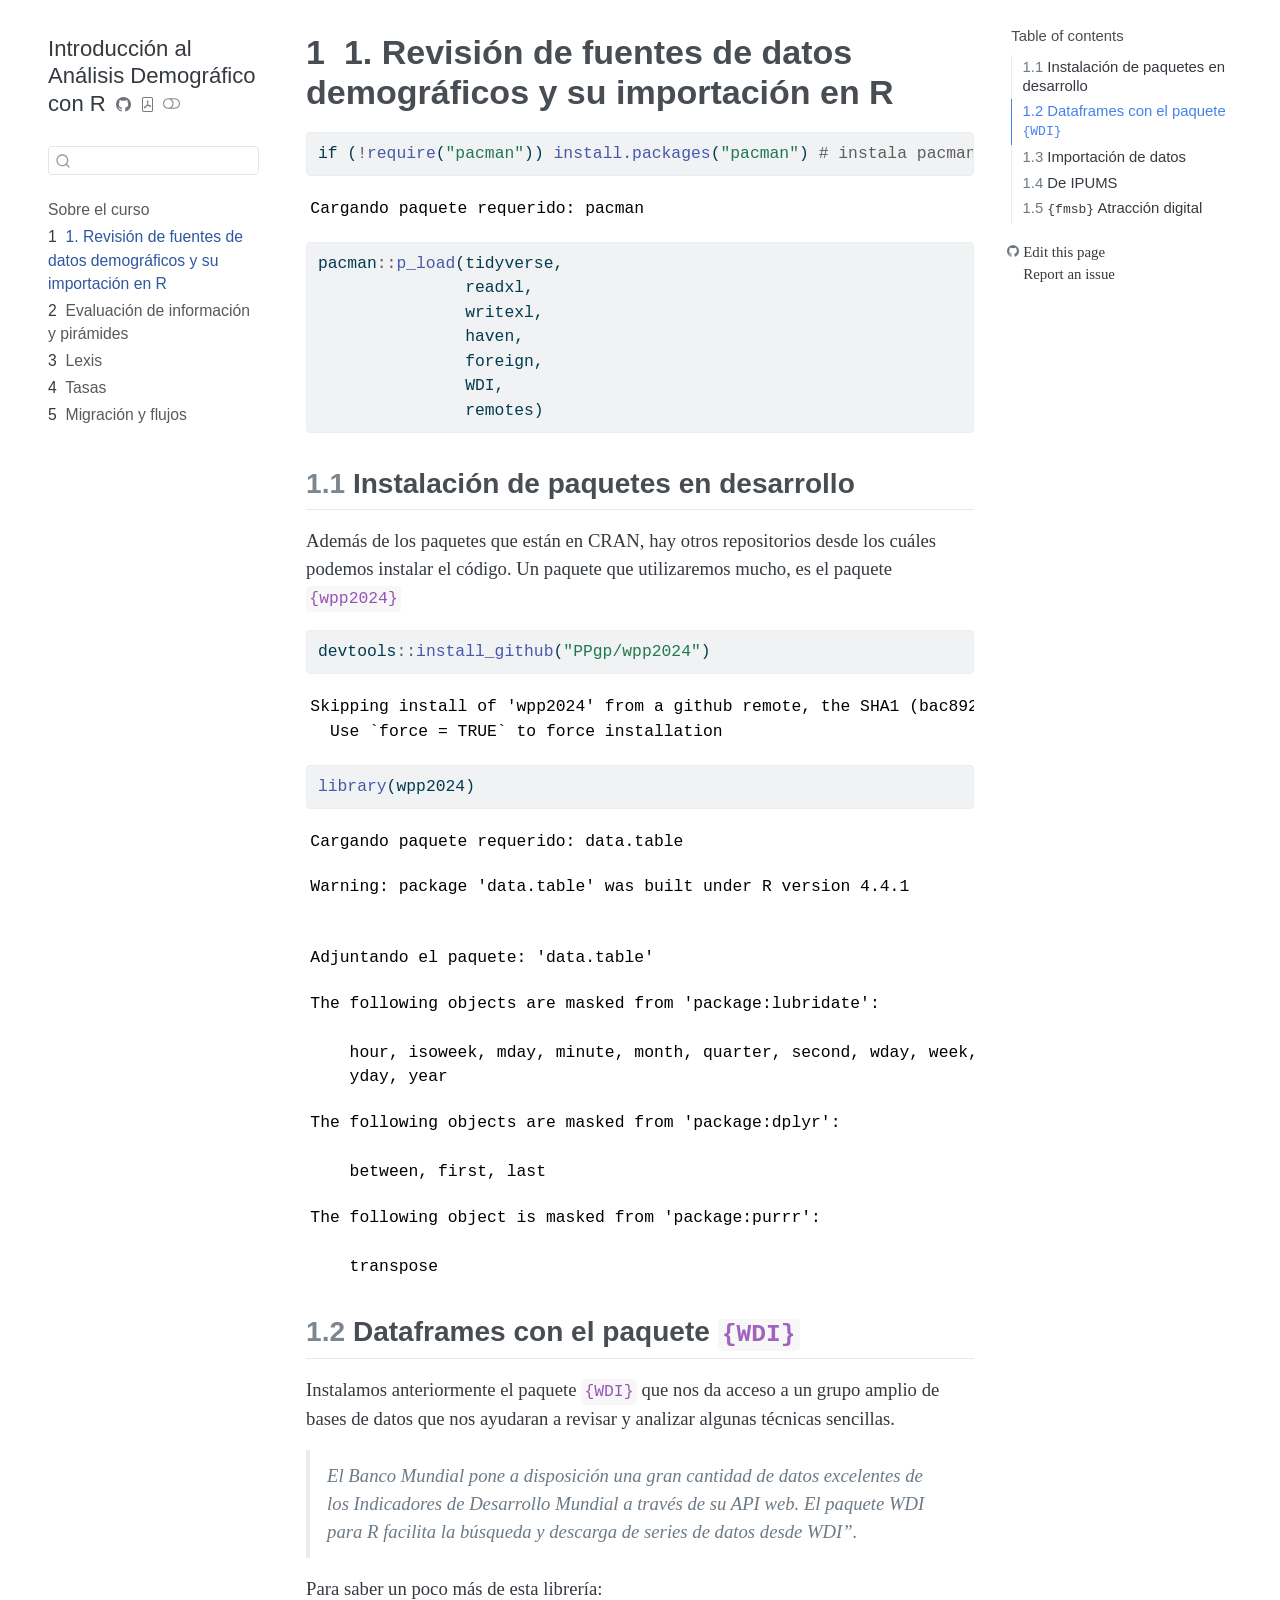
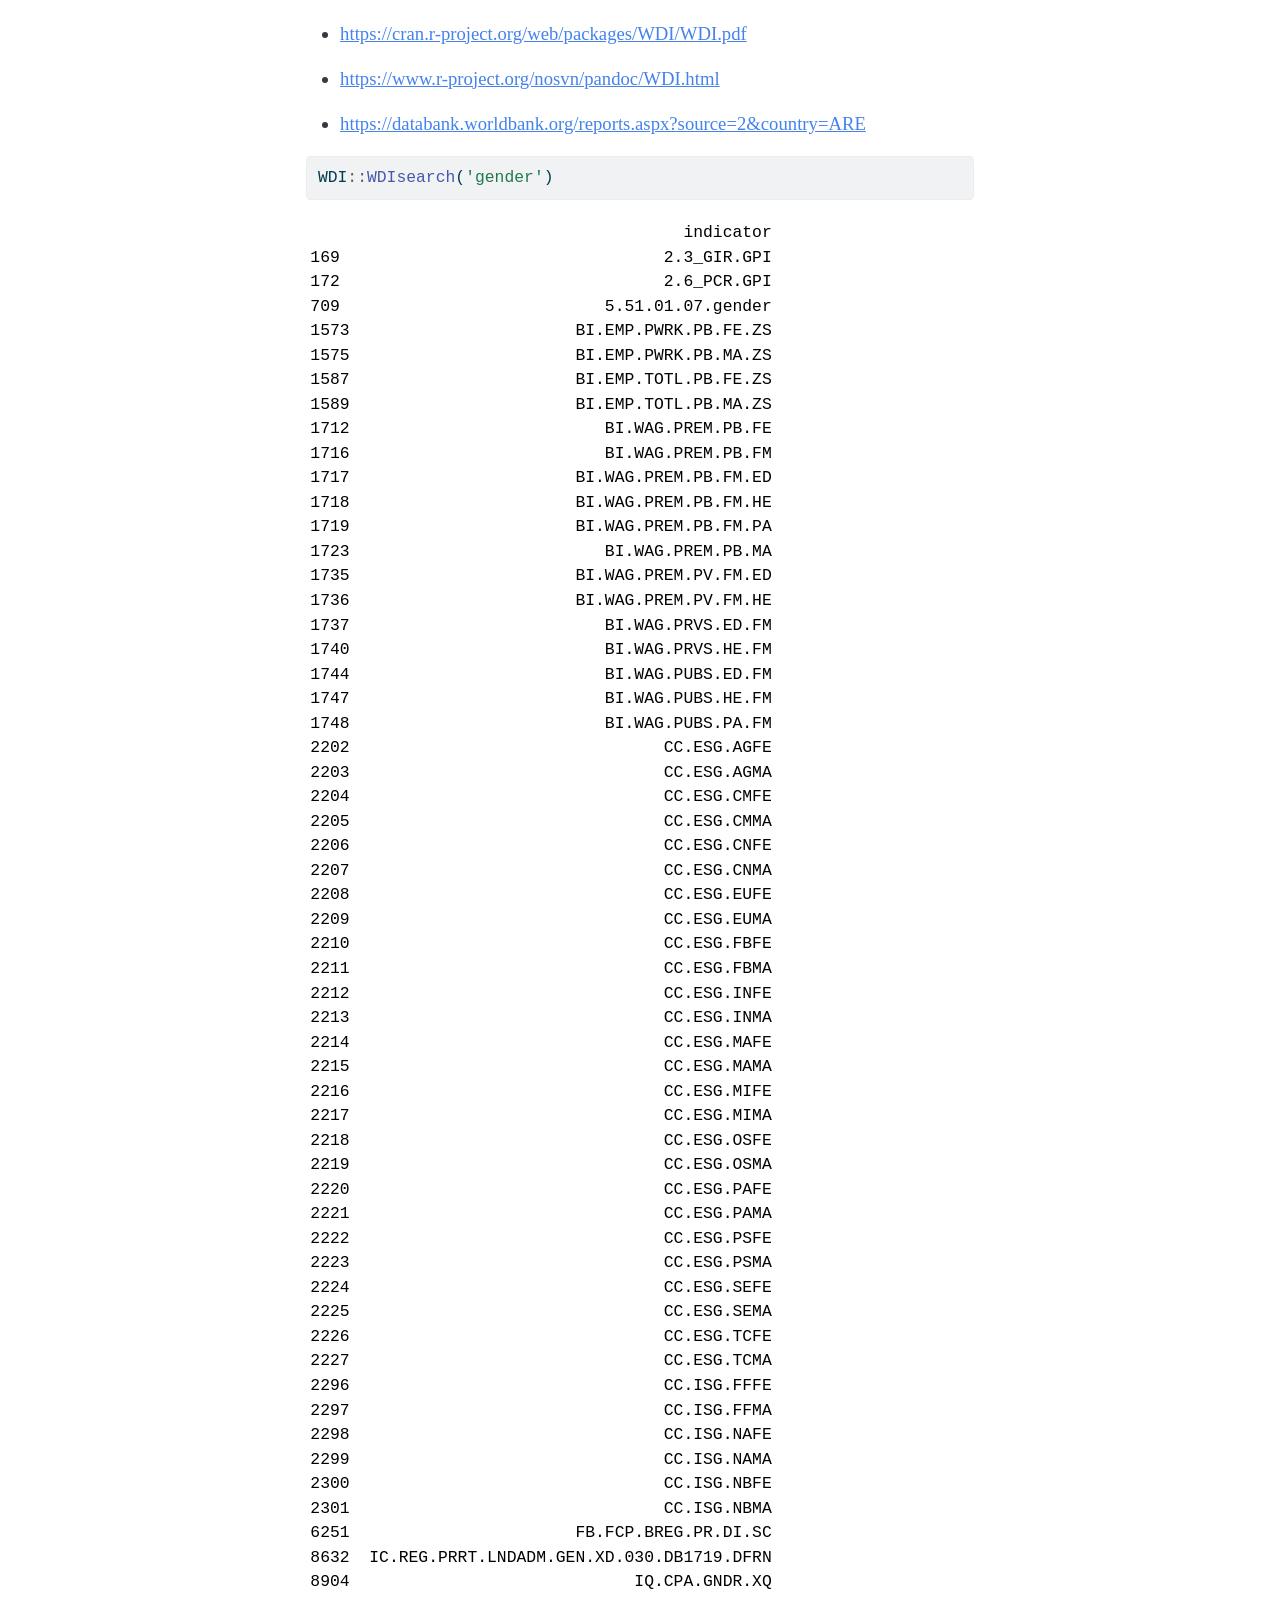
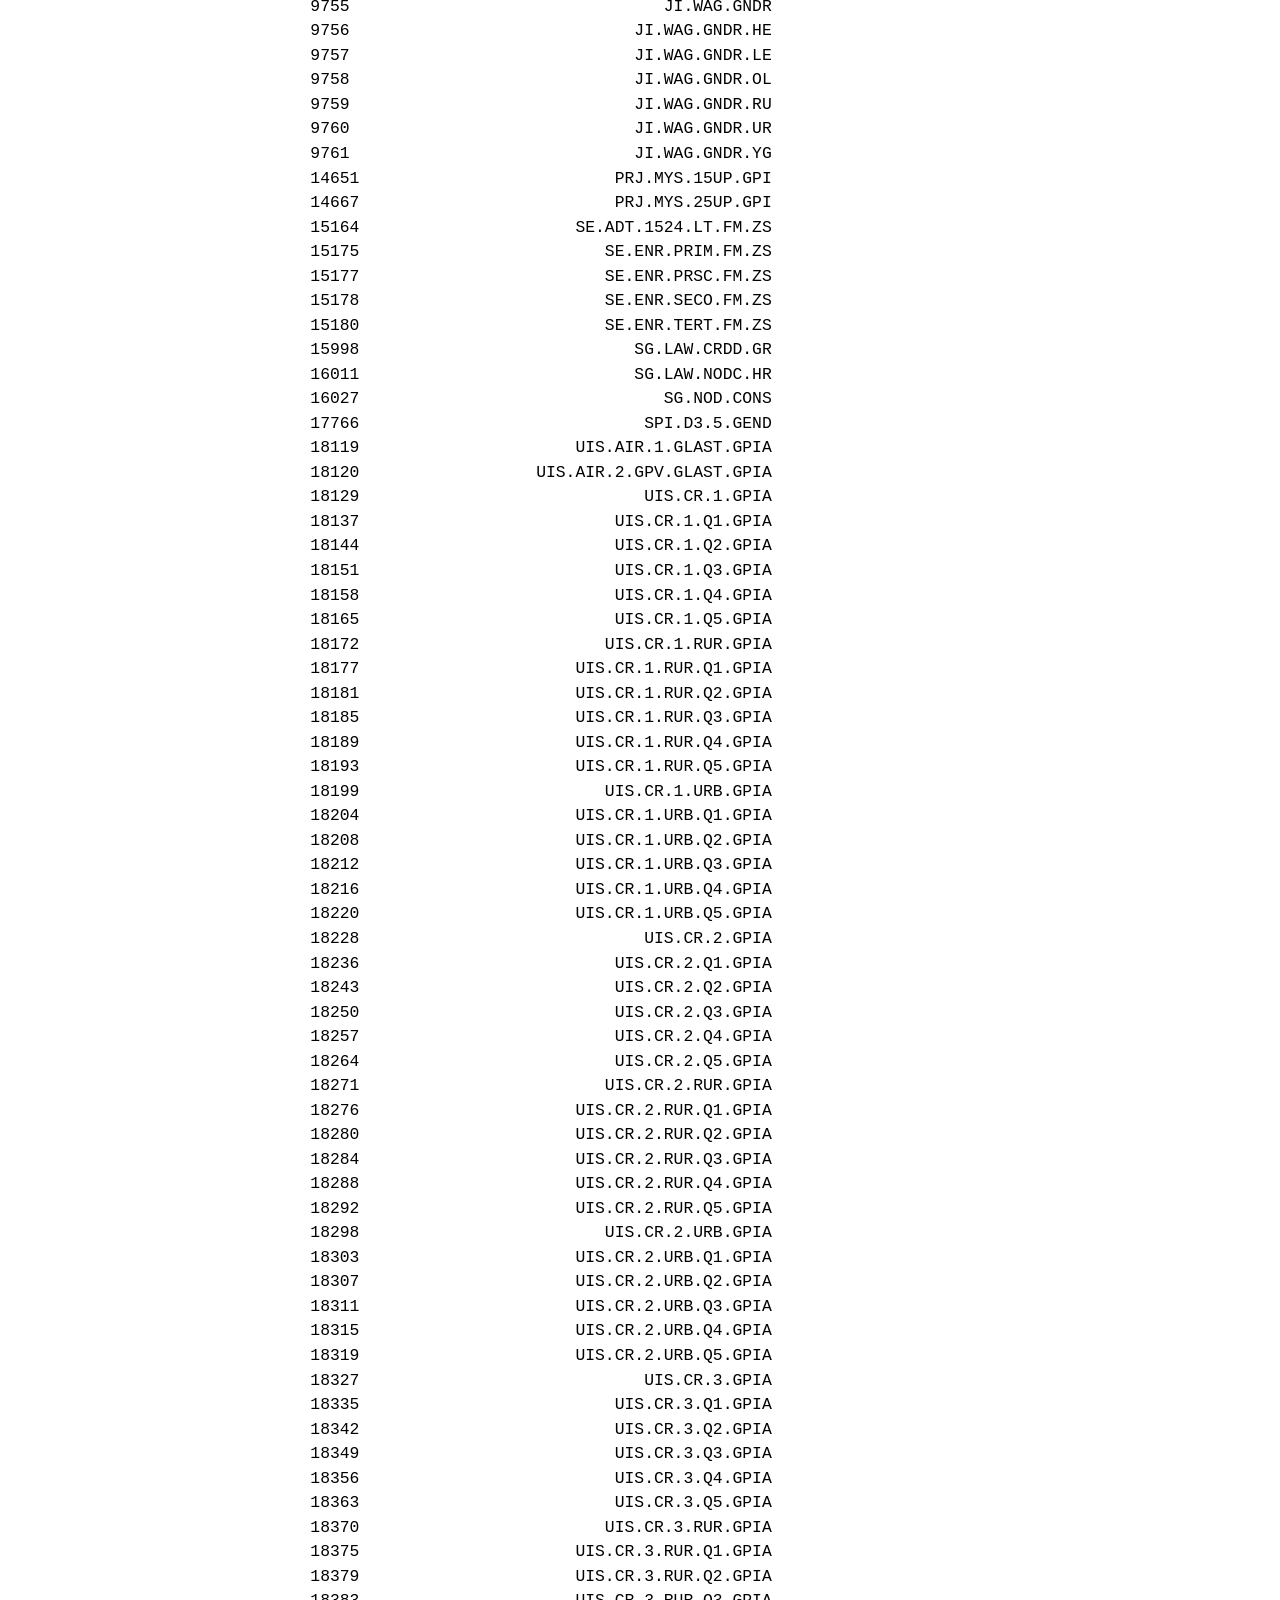
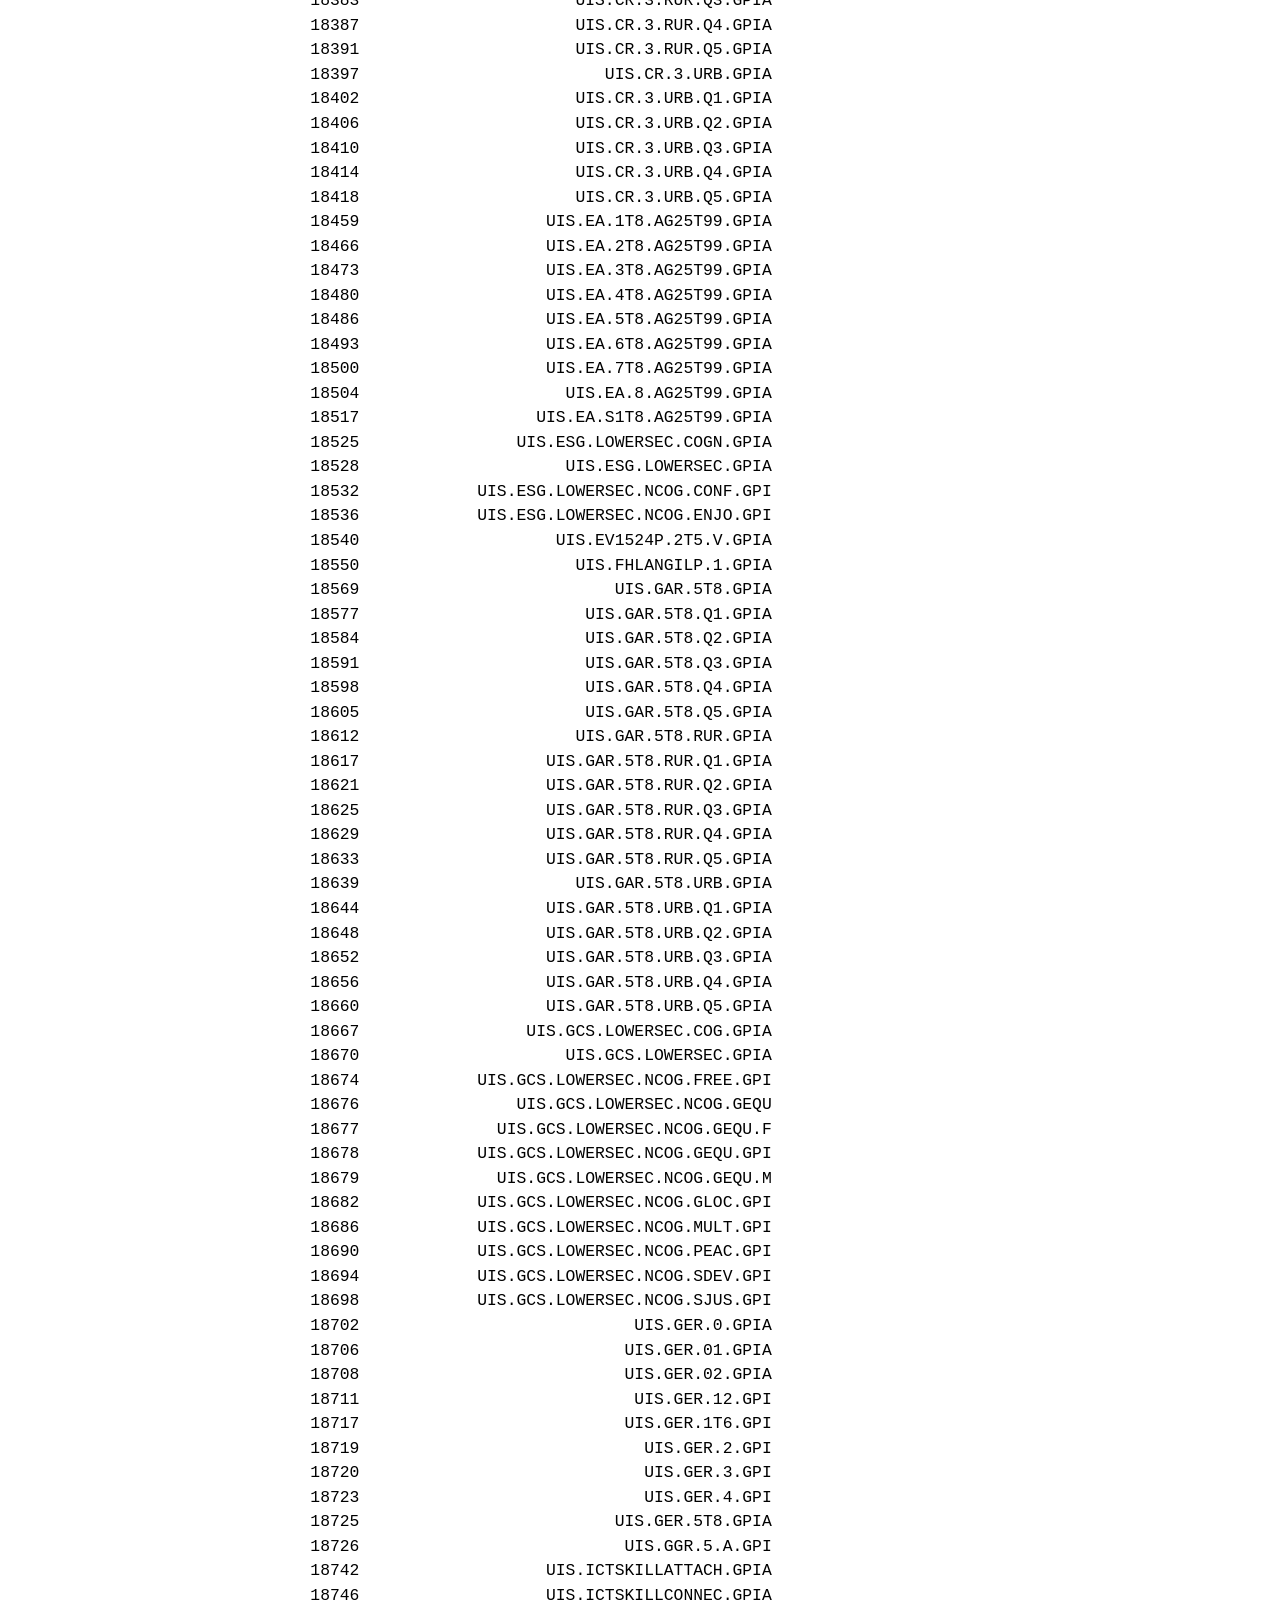
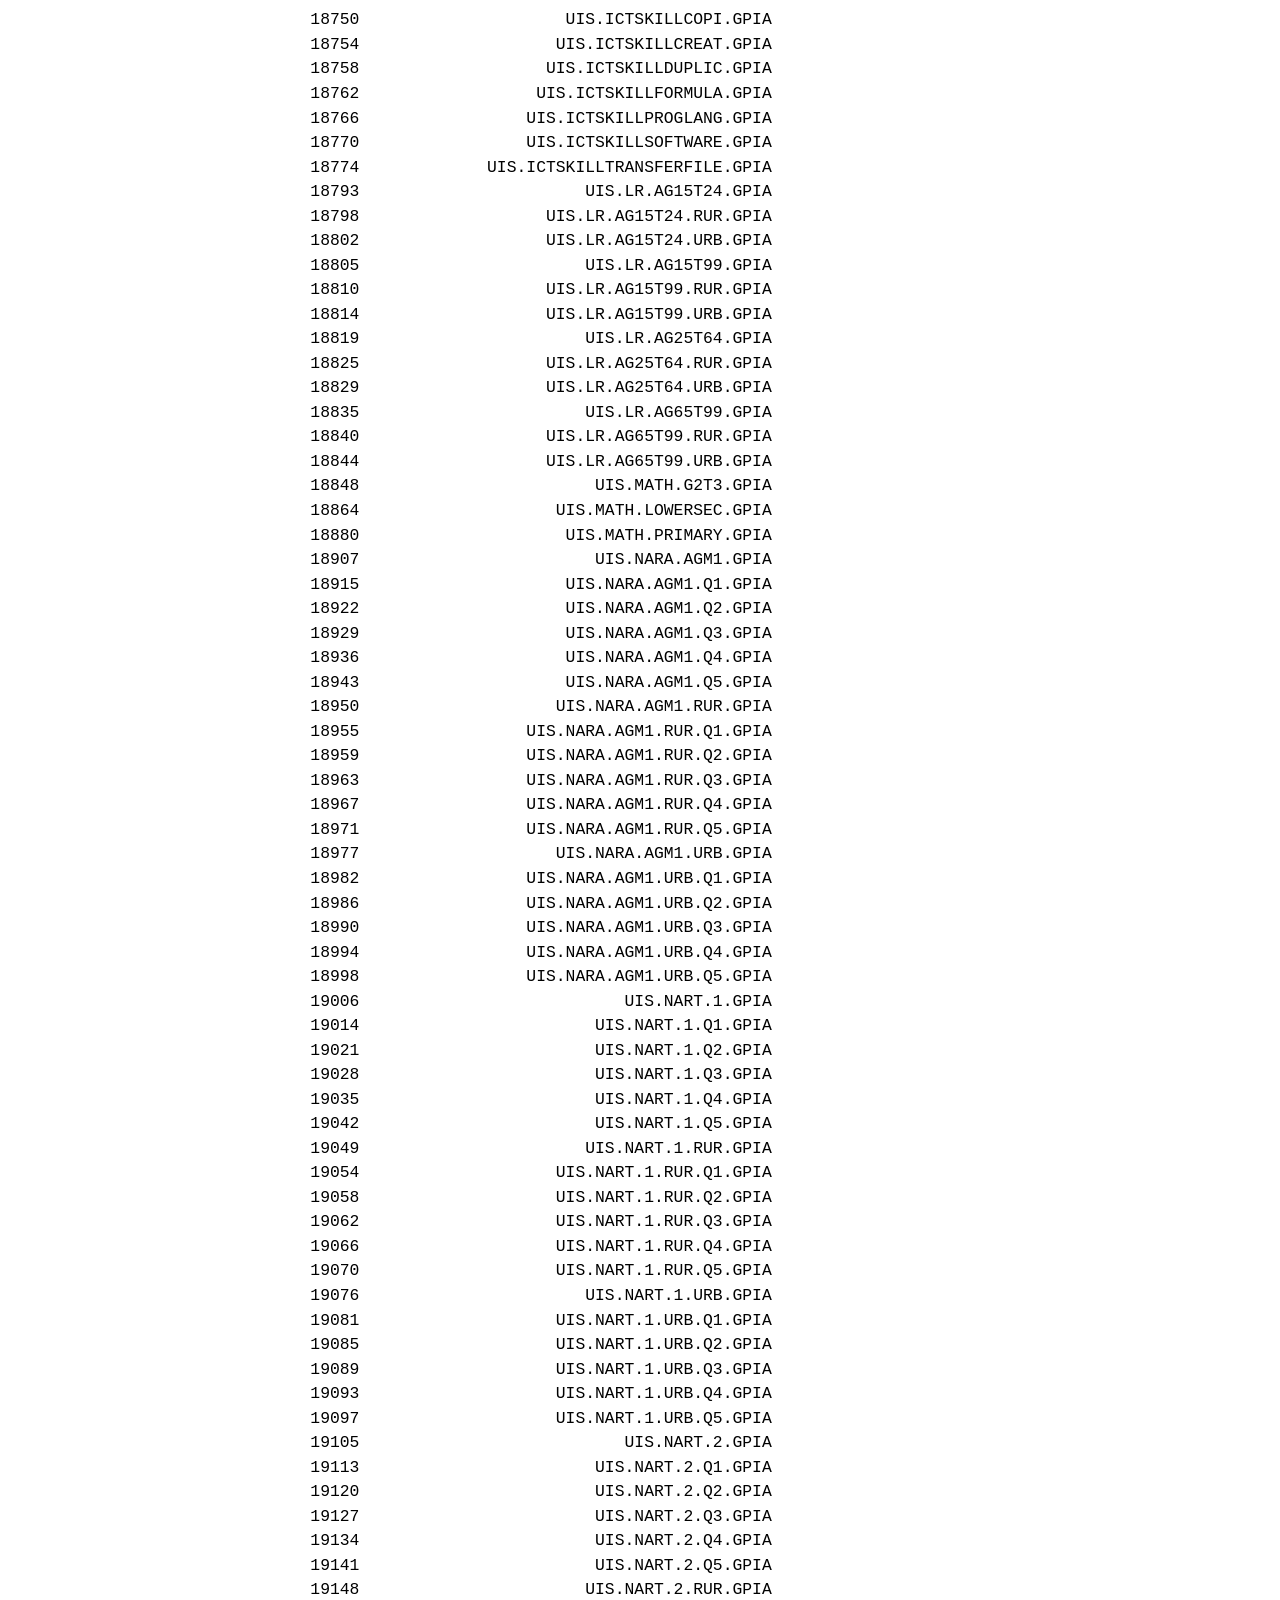
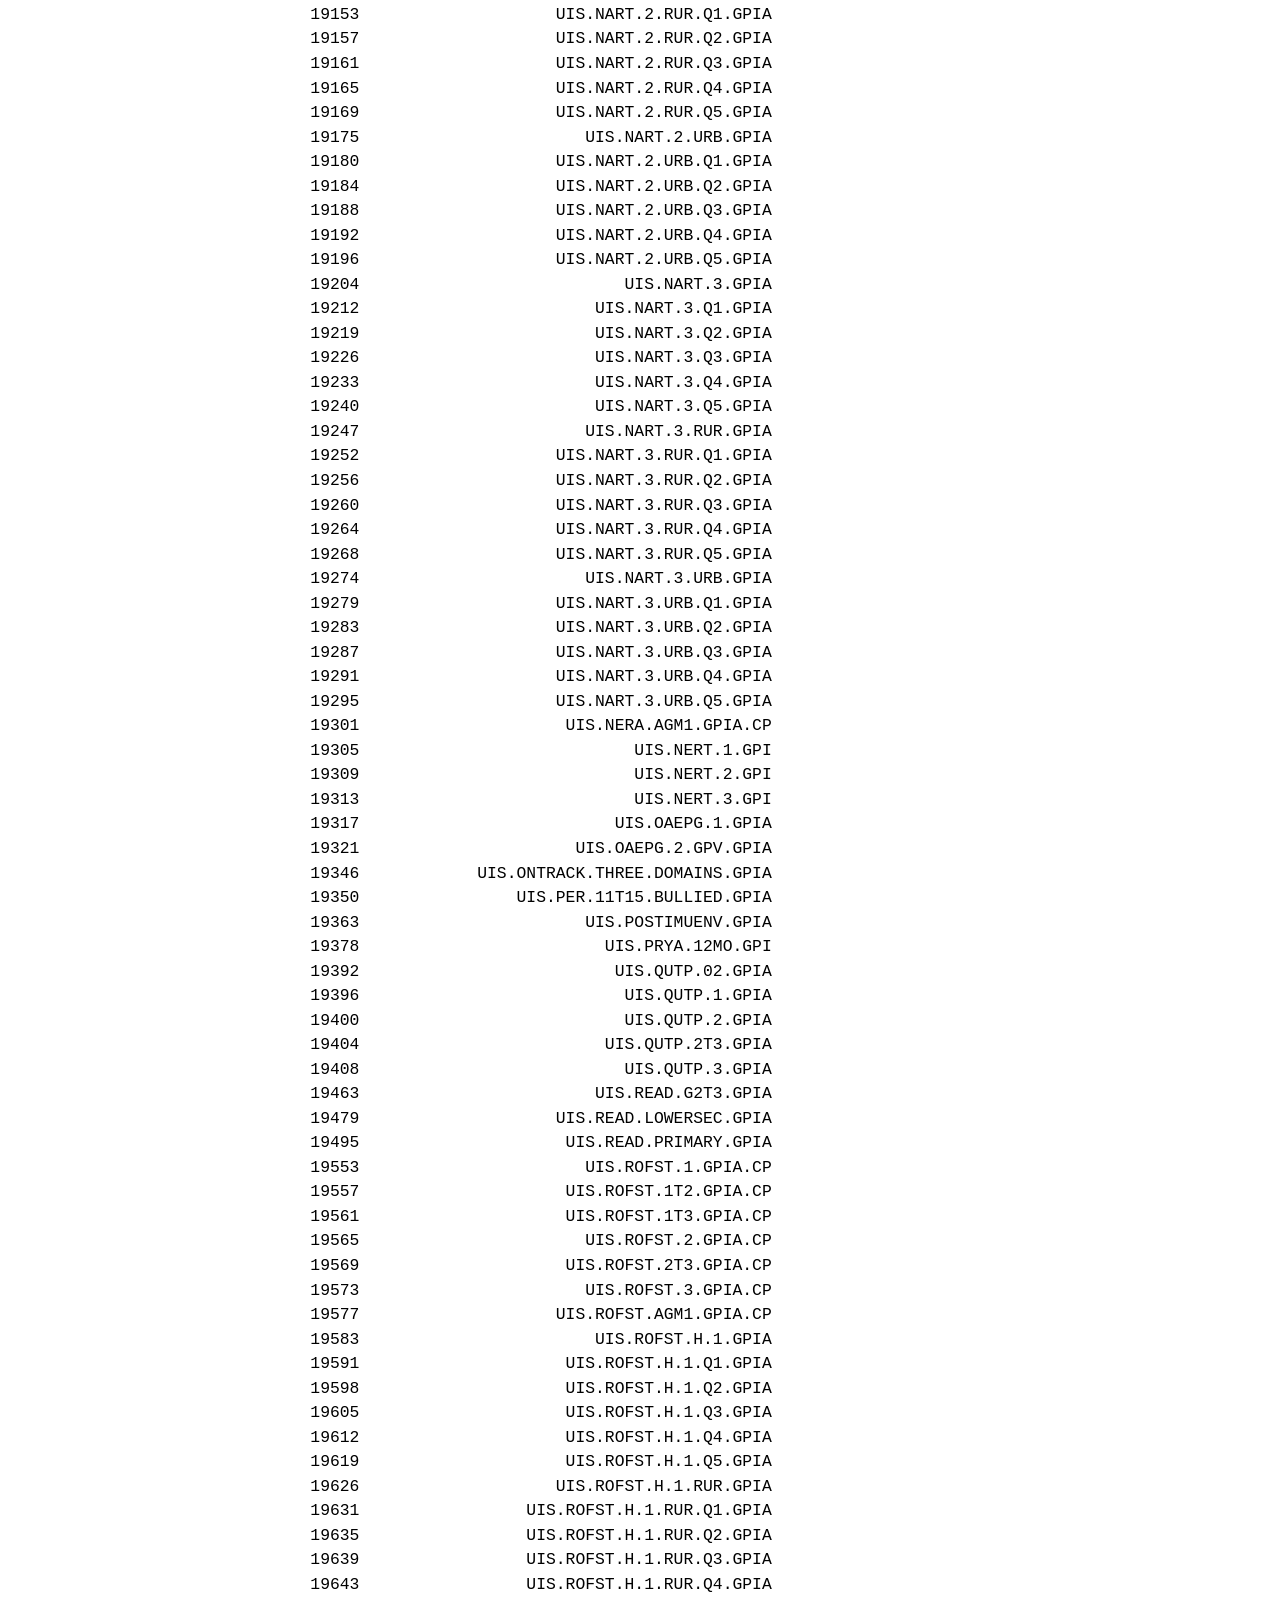
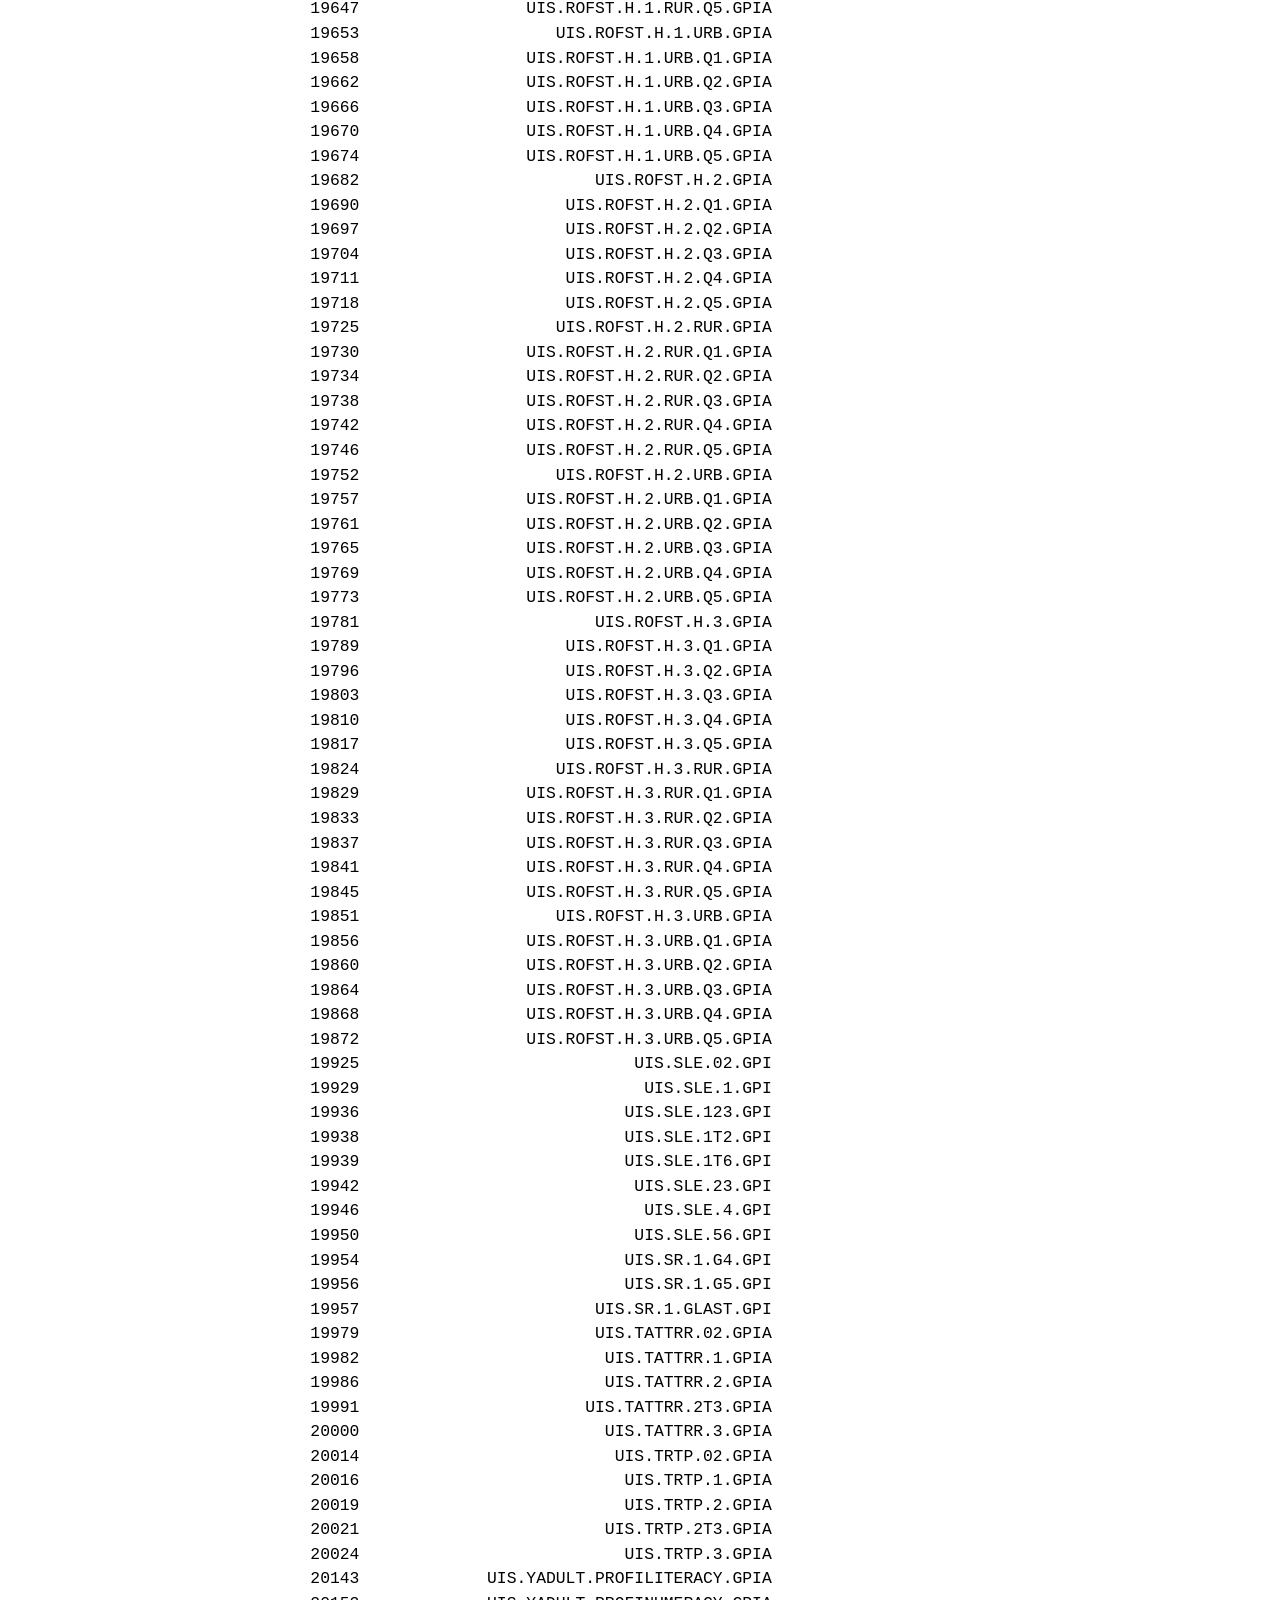
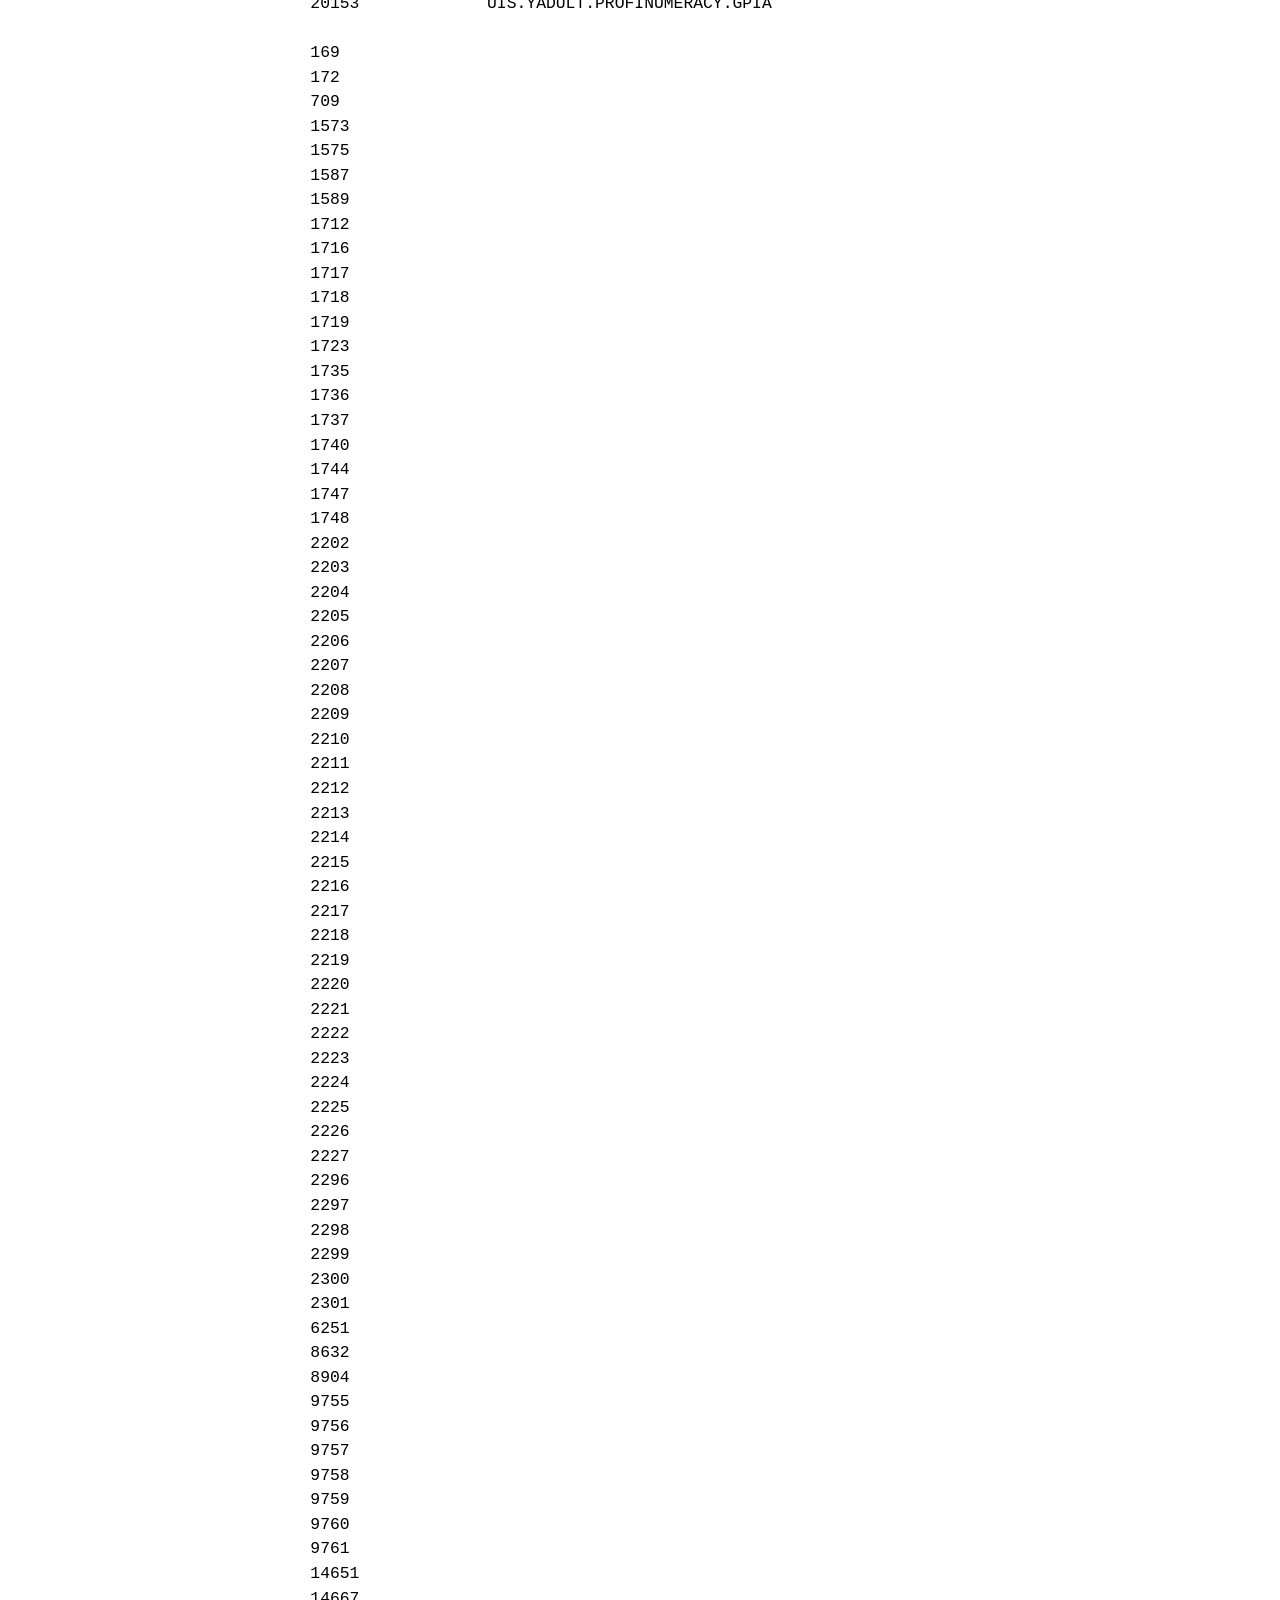
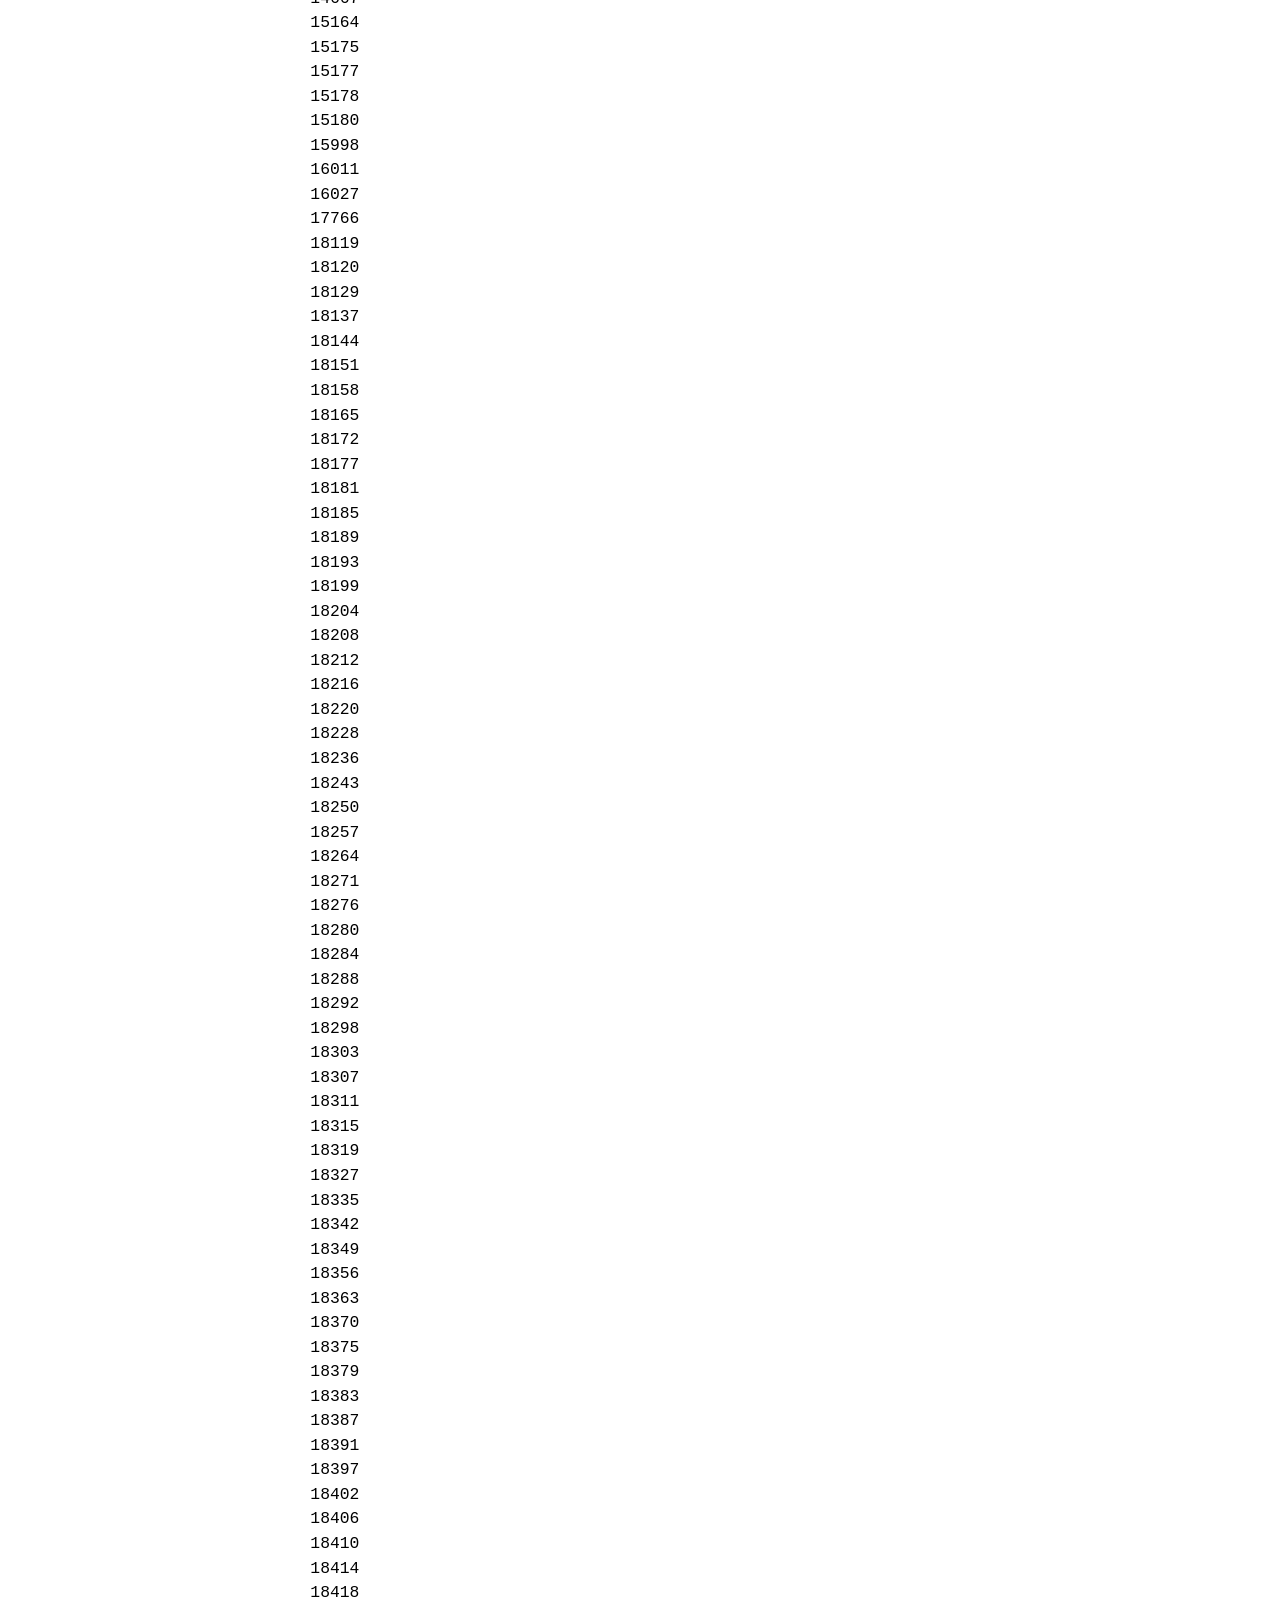
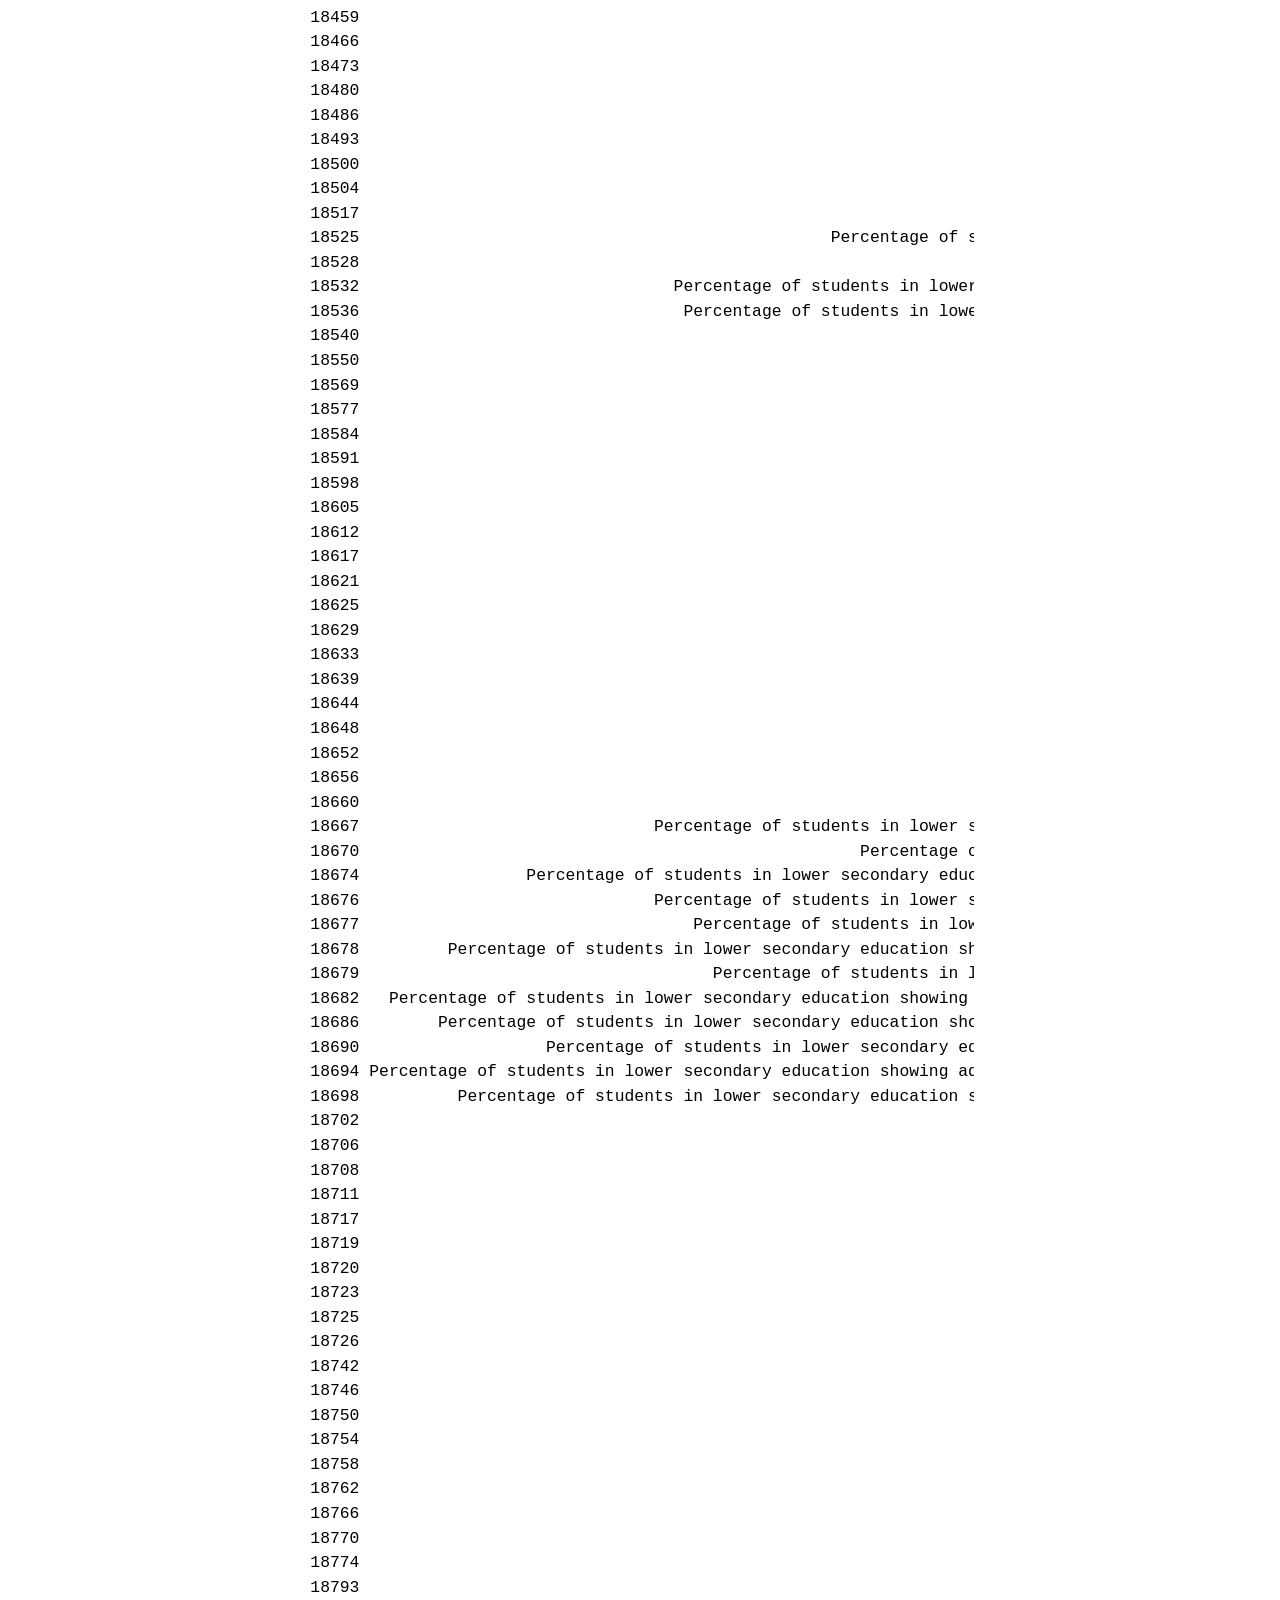
==== docs/P1.html @ 0ccb4741 "initial" ====
<!DOCTYPE html>
<html xmlns="http://www.w3.org/1999/xhtml" lang="en" xml:lang="en"><head>

<meta charset="utf-8">
<meta name="generator" content="quarto-1.3.361">

<meta name="viewport" content="width=device-width, initial-scale=1.0, user-scalable=yes">


<title>Introducción al Análisis Demográfico con R - 1&nbsp; 1. Revisión de fuentes de datos demográficos y su importación en R</title>
<style>
code{white-space: pre-wrap;}
span.smallcaps{font-variant: small-caps;}
div.columns{display: flex; gap: min(4vw, 1.5em);}
div.column{flex: auto; overflow-x: auto;}
div.hanging-indent{margin-left: 1.5em; text-indent: -1.5em;}
ul.task-list{list-style: none;}
ul.task-list li input[type="checkbox"] {
  width: 0.8em;
  margin: 0 0.8em 0.2em -1em; /* quarto-specific, see https://github.com/quarto-dev/quarto-cli/issues/4556 */ 
  vertical-align: middle;
}
/* CSS for syntax highlighting */
pre > code.sourceCode { white-space: pre; position: relative; }
pre > code.sourceCode > span { display: inline-block; line-height: 1.25; }
pre > code.sourceCode > span:empty { height: 1.2em; }
.sourceCode { overflow: visible; }
code.sourceCode > span { color: inherit; text-decoration: inherit; }
div.sourceCode { margin: 1em 0; }
pre.sourceCode { margin: 0; }
@media screen {
div.sourceCode { overflow: auto; }
}
@media print {
pre > code.sourceCode { white-space: pre-wrap; }
pre > code.sourceCode > span { text-indent: -5em; padding-left: 5em; }
}
pre.numberSource code
  { counter-reset: source-line 0; }
pre.numberSource code > span
  { position: relative; left: -4em; counter-increment: source-line; }
pre.numberSource code > span > a:first-child::before
  { content: counter(source-line);
    position: relative; left: -1em; text-align: right; vertical-align: baseline;
    border: none; display: inline-block;
    -webkit-touch-callout: none; -webkit-user-select: none;
    -khtml-user-select: none; -moz-user-select: none;
    -ms-user-select: none; user-select: none;
    padding: 0 4px; width: 4em;
  }
pre.numberSource { margin-left: 3em;  padding-left: 4px; }
div.sourceCode
  {   }
@media screen {
pre > code.sourceCode > span > a:first-child::before { text-decoration: underline; }
}
</style>


<script src="site_libs/quarto-nav/quarto-nav.js"></script>
<script src="site_libs/quarto-nav/headroom.min.js"></script>
<script src="site_libs/clipboard/clipboard.min.js"></script>
<script src="site_libs/quarto-search/autocomplete.umd.js"></script>
<script src="site_libs/quarto-search/fuse.min.js"></script>
<script src="site_libs/quarto-search/quarto-search.js"></script>
<meta name="quarto:offset" content="./">
<link href="./P2.html" rel="next">
<link href="./index.html" rel="prev">
<script src="site_libs/quarto-html/quarto.js"></script>
<script src="site_libs/quarto-html/popper.min.js"></script>
<script src="site_libs/quarto-html/tippy.umd.min.js"></script>
<script src="site_libs/quarto-html/anchor.min.js"></script>
<link href="site_libs/quarto-html/tippy.css" rel="stylesheet">
<link href="site_libs/quarto-html/quarto-syntax-highlighting.css" rel="stylesheet" class="quarto-color-scheme" id="quarto-text-highlighting-styles">
<link href="site_libs/quarto-html/quarto-syntax-highlighting-dark.css" rel="prefetch" class="quarto-color-scheme quarto-color-alternate" id="quarto-text-highlighting-styles">
<script src="site_libs/bootstrap/bootstrap.min.js"></script>
<link href="site_libs/bootstrap/bootstrap-icons.css" rel="stylesheet">
<link href="site_libs/bootstrap/bootstrap.min.css" rel="stylesheet" class="quarto-color-scheme" id="quarto-bootstrap" data-mode="light">
<link href="site_libs/bootstrap/bootstrap-dark.min.css" rel="prefetch" class="quarto-color-scheme quarto-color-alternate" id="quarto-bootstrap" data-mode="dark">
<script id="quarto-search-options" type="application/json">{
  "location": "sidebar",
  "copy-button": false,
  "collapse-after": 3,
  "panel-placement": "start",
  "type": "textbox",
  "limit": 20,
  "language": {
    "search-no-results-text": "No results",
    "search-matching-documents-text": "matching documents",
    "search-copy-link-title": "Copy link to search",
    "search-hide-matches-text": "Hide additional matches",
    "search-more-match-text": "more match in this document",
    "search-more-matches-text": "more matches in this document",
    "search-clear-button-title": "Clear",
    "search-detached-cancel-button-title": "Cancel",
    "search-submit-button-title": "Submit",
    "search-label": "Search"
  }
}</script>


</head>

<body class="nav-sidebar floating">

<div id="quarto-search-results"></div>
  <header id="quarto-header" class="headroom fixed-top">
  <nav class="quarto-secondary-nav">
    <div class="container-fluid d-flex">
      <button type="button" class="quarto-btn-toggle btn" data-bs-toggle="collapse" data-bs-target="#quarto-sidebar,#quarto-sidebar-glass" aria-controls="quarto-sidebar" aria-expanded="false" aria-label="Toggle sidebar navigation" onclick="if (window.quartoToggleHeadroom) { window.quartoToggleHeadroom(); }">
        <i class="bi bi-layout-text-sidebar-reverse"></i>
      </button>
      <nav class="quarto-page-breadcrumbs" aria-label="breadcrumb"><ol class="breadcrumb"><li class="breadcrumb-item"><a href="./P1.html"><span class="chapter-number">1</span>&nbsp; <span class="chapter-title">1. Revisión de fuentes de datos demográficos y su importación en R</span></a></li></ol></nav>
      <a class="flex-grow-1" role="button" data-bs-toggle="collapse" data-bs-target="#quarto-sidebar,#quarto-sidebar-glass" aria-controls="quarto-sidebar" aria-expanded="false" aria-label="Toggle sidebar navigation" onclick="if (window.quartoToggleHeadroom) { window.quartoToggleHeadroom(); }">      
      </a>
      <button type="button" class="btn quarto-search-button" aria-label="" onclick="window.quartoOpenSearch();">
        <i class="bi bi-search"></i>
      </button>
    </div>
  </nav>
</header>
<!-- content -->
<div id="quarto-content" class="quarto-container page-columns page-rows-contents page-layout-article">
<!-- sidebar -->
  <nav id="quarto-sidebar" class="sidebar collapse collapse-horizontal sidebar-navigation floating overflow-auto">
    <div class="pt-lg-2 mt-2 text-left sidebar-header">
    <div class="sidebar-title mb-0 py-0">
      <a href="./">Introducción al Análisis Demográfico con R</a> 
        <div class="sidebar-tools-main tools-wide">
    <a href="https://github.com/aniuxa/r_ad_somede2025" title="Source Code" class="quarto-navigation-tool px-1" aria-label="Source Code"><i class="bi bi-github"></i></a>
    <a href="./Introducción-al-Análisis-Demográfico-con-R.pdf" title="Download PDF" class="quarto-navigation-tool px-1" aria-label="Download PDF"><i class="bi bi-file-pdf"></i></a>
  <a href="" class="quarto-color-scheme-toggle quarto-navigation-tool  px-1" onclick="window.quartoToggleColorScheme(); return false;" title="Toggle dark mode"><i class="bi"></i></a>
</div>
    </div>
      </div>
        <div class="mt-2 flex-shrink-0 align-items-center">
        <div class="sidebar-search">
        <div id="quarto-search" class="" title="Search"></div>
        </div>
        </div>
    <div class="sidebar-menu-container"> 
    <ul class="list-unstyled mt-1">
        <li class="sidebar-item">
  <div class="sidebar-item-container"> 
  <a href="./index.html" class="sidebar-item-text sidebar-link">
 <span class="menu-text">Sobre el curso</span></a>
  </div>
</li>
        <li class="sidebar-item">
  <div class="sidebar-item-container"> 
  <a href="./P1.html" class="sidebar-item-text sidebar-link active">
 <span class="menu-text"><span class="chapter-number">1</span>&nbsp; <span class="chapter-title">1. Revisión de fuentes de datos demográficos y su importación en R</span></span></a>
  </div>
</li>
        <li class="sidebar-item">
  <div class="sidebar-item-container"> 
  <a href="./P2.html" class="sidebar-item-text sidebar-link">
 <span class="menu-text"><span class="chapter-number">2</span>&nbsp; <span class="chapter-title">Evaluación de información y pirámides</span></span></a>
  </div>
</li>
        <li class="sidebar-item">
  <div class="sidebar-item-container"> 
  <a href="./P3.html" class="sidebar-item-text sidebar-link">
 <span class="menu-text"><span class="chapter-number">3</span>&nbsp; <span class="chapter-title">Lexis</span></span></a>
  </div>
</li>
        <li class="sidebar-item">
  <div class="sidebar-item-container"> 
  <a href="./P4.html" class="sidebar-item-text sidebar-link">
 <span class="menu-text"><span class="chapter-number">4</span>&nbsp; <span class="chapter-title">Tasas</span></span></a>
  </div>
</li>
        <li class="sidebar-item">
  <div class="sidebar-item-container"> 
  <a href="./P5.html" class="sidebar-item-text sidebar-link">
 <span class="menu-text"><span class="chapter-number">5</span>&nbsp; <span class="chapter-title">Migración y flujos</span></span></a>
  </div>
</li>
    </ul>
    </div>
</nav>
<div id="quarto-sidebar-glass" data-bs-toggle="collapse" data-bs-target="#quarto-sidebar,#quarto-sidebar-glass"></div>
<!-- margin-sidebar -->
    <div id="quarto-margin-sidebar" class="sidebar margin-sidebar">
        <nav id="TOC" role="doc-toc" class="toc-active">
    <h2 id="toc-title">Table of contents</h2>
   
  <ul>
  <li><a href="#instalación-de-paquetes-en-desarrollo" id="toc-instalación-de-paquetes-en-desarrollo" class="nav-link active" data-scroll-target="#instalación-de-paquetes-en-desarrollo"><span class="header-section-number">1.1</span> Instalación de paquetes en desarrollo</a></li>
  <li><a href="#dataframes-con-el-paquete-wdi" id="toc-dataframes-con-el-paquete-wdi" class="nav-link" data-scroll-target="#dataframes-con-el-paquete-wdi"><span class="header-section-number">1.2</span> Dataframes con el paquete <code>{WDI}</code></a></li>
  <li><a href="#importación-de-datos" id="toc-importación-de-datos" class="nav-link" data-scroll-target="#importación-de-datos"><span class="header-section-number">1.3</span> Importación de datos</a>
  <ul class="collapse">
  <li><a href="#desde-excel" id="toc-desde-excel" class="nav-link" data-scroll-target="#desde-excel"><span class="header-section-number">1.3.1</span> Desde Excel</a></li>
  <li><a href="#desde-archivos-de-texto-y-de-una-url" id="toc-desde-archivos-de-texto-y-de-una-url" class="nav-link" data-scroll-target="#desde-archivos-de-texto-y-de-una-url"><span class="header-section-number">1.3.2</span> Desde archivos de texto y de una url</a></li>
  <li><a href="#wpp2024" id="toc-wpp2024" class="nav-link" data-scroll-target="#wpp2024"><span class="header-section-number">1.3.3</span> <code>{wpp2024}</code></a></li>
  </ul></li>
  <li><a href="#de-ipums" id="toc-de-ipums" class="nav-link" data-scroll-target="#de-ipums"><span class="header-section-number">1.4</span> De IPUMS</a></li>
  <li><a href="#fmsb-atracción-digital" id="toc-fmsb-atracción-digital" class="nav-link" data-scroll-target="#fmsb-atracción-digital"><span class="header-section-number">1.5</span> <code>{fmsb}</code> Atracción digital</a>
  <ul class="collapse">
  <li><a href="#momento-de-práctica" id="toc-momento-de-práctica" class="nav-link" data-scroll-target="#momento-de-práctica"><span class="header-section-number">1.5.1</span> Momento de práctica</a></li>
  </ul></li>
  </ul>
<div class="toc-actions"><div><i class="bi bi-github"></i></div><div class="action-links"><p><a href="https://github.com/aniuxa/r_ad_somede2025/edit/main/P1.qmd" class="toc-action">Edit this page</a></p><p><a href="https://github.com/aniuxa/r_ad_somede2025/issues/new" class="toc-action">Report an issue</a></p></div></div></nav>
    </div>
<!-- main -->
<main class="content" id="quarto-document-content">

<header id="title-block-header" class="quarto-title-block default">
<div class="quarto-title">
<h1 class="title"><span class="chapter-number">1</span>&nbsp; <span class="chapter-title">1. Revisión de fuentes de datos demográficos y su importación en R</span></h1>
</div>



<div class="quarto-title-meta">

    
  
    
  </div>
  

</header>

<div class="cell">
<div class="sourceCode cell-code" id="cb1"><pre class="sourceCode r code-with-copy"><code class="sourceCode r"><span id="cb1-1"><a href="#cb1-1" aria-hidden="true" tabindex="-1"></a><span class="cf">if</span> (<span class="sc">!</span><span class="fu">require</span>(<span class="st">"pacman"</span>)) <span class="fu">install.packages</span>(<span class="st">"pacman"</span>) <span class="co"># instala pacman si se requiere</span></span></code><button title="Copy to Clipboard" class="code-copy-button"><i class="bi"></i></button></pre></div>
<div class="cell-output cell-output-stderr">
<pre><code>Cargando paquete requerido: pacman</code></pre>
</div>
<div class="sourceCode cell-code" id="cb3"><pre class="sourceCode r code-with-copy"><code class="sourceCode r"><span id="cb3-1"><a href="#cb3-1" aria-hidden="true" tabindex="-1"></a>pacman<span class="sc">::</span><span class="fu">p_load</span>(tidyverse,</span>
<span id="cb3-2"><a href="#cb3-2" aria-hidden="true" tabindex="-1"></a>               readxl, </span>
<span id="cb3-3"><a href="#cb3-3" aria-hidden="true" tabindex="-1"></a>               writexl,</span>
<span id="cb3-4"><a href="#cb3-4" aria-hidden="true" tabindex="-1"></a>               haven, </span>
<span id="cb3-5"><a href="#cb3-5" aria-hidden="true" tabindex="-1"></a>               foreign,</span>
<span id="cb3-6"><a href="#cb3-6" aria-hidden="true" tabindex="-1"></a>               WDI, </span>
<span id="cb3-7"><a href="#cb3-7" aria-hidden="true" tabindex="-1"></a>               remotes) </span></code><button title="Copy to Clipboard" class="code-copy-button"><i class="bi"></i></button></pre></div>
</div>
<section id="instalación-de-paquetes-en-desarrollo" class="level2" data-number="1.1">
<h2 data-number="1.1" class="anchored" data-anchor-id="instalación-de-paquetes-en-desarrollo"><span class="header-section-number">1.1</span> Instalación de paquetes en desarrollo</h2>
<p>Además de los paquetes que están en CRAN, hay otros repositorios desde los cuáles podemos instalar el código. Un paquete que utilizaremos mucho, es el paquete <code>{wpp2024}</code></p>
<div class="cell">
<div class="sourceCode cell-code" id="cb4"><pre class="sourceCode r code-with-copy"><code class="sourceCode r"><span id="cb4-1"><a href="#cb4-1" aria-hidden="true" tabindex="-1"></a>devtools<span class="sc">::</span><span class="fu">install_github</span>(<span class="st">"PPgp/wpp2024"</span>)</span></code><button title="Copy to Clipboard" class="code-copy-button"><i class="bi"></i></button></pre></div>
<div class="cell-output cell-output-stderr">
<pre><code>Skipping install of 'wpp2024' from a github remote, the SHA1 (bac89293) has not changed since last install.
  Use `force = TRUE` to force installation</code></pre>
</div>
</div>
<div class="cell">
<div class="sourceCode cell-code" id="cb6"><pre class="sourceCode r code-with-copy"><code class="sourceCode r"><span id="cb6-1"><a href="#cb6-1" aria-hidden="true" tabindex="-1"></a><span class="fu">library</span>(wpp2024)</span></code><button title="Copy to Clipboard" class="code-copy-button"><i class="bi"></i></button></pre></div>
<div class="cell-output cell-output-stderr">
<pre><code>Cargando paquete requerido: data.table</code></pre>
</div>
<div class="cell-output cell-output-stderr">
<pre><code>Warning: package 'data.table' was built under R version 4.4.1</code></pre>
</div>
<div class="cell-output cell-output-stderr">
<pre><code>
Adjuntando el paquete: 'data.table'</code></pre>
</div>
<div class="cell-output cell-output-stderr">
<pre><code>The following objects are masked from 'package:lubridate':

    hour, isoweek, mday, minute, month, quarter, second, wday, week,
    yday, year</code></pre>
</div>
<div class="cell-output cell-output-stderr">
<pre><code>The following objects are masked from 'package:dplyr':

    between, first, last</code></pre>
</div>
<div class="cell-output cell-output-stderr">
<pre><code>The following object is masked from 'package:purrr':

    transpose</code></pre>
</div>
</div>
</section>
<section id="dataframes-con-el-paquete-wdi" class="level2" data-number="1.2">
<h2 data-number="1.2" class="anchored" data-anchor-id="dataframes-con-el-paquete-wdi"><span class="header-section-number">1.2</span> Dataframes con el paquete <code>{WDI}</code></h2>
<p>Instalamos anteriormente el paquete <code>{WDI}</code> que nos da acceso a un grupo amplio de bases de datos que nos ayudaran a revisar y analizar algunas técnicas sencillas.</p>
<blockquote class="blockquote">
<p>El Banco Mundial pone a disposición una gran cantidad de datos excelentes de los Indicadores de Desarrollo Mundial a través de su API web. El paquete WDI para R facilita la búsqueda y descarga de series de datos desde WDI”.</p>
</blockquote>
<p>Para saber un poco más de esta librería:</p>
<ul>
<li><p><a href="https://cran.r-project.org/web/packages/WDI/WDI.pdf" class="uri">https://cran.r-project.org/web/packages/WDI/WDI.pdf</a></p></li>
<li><p><a href="https://www.r-project.org/nosvn/pandoc/WDI.html" class="uri">https://www.r-project.org/nosvn/pandoc/WDI.html</a></p></li>
<li><p><a href="https://databank.worldbank.org/reports.aspx?source=2&amp;country=ARE" class="uri">https://databank.worldbank.org/reports.aspx?source=2&amp;country=ARE</a></p></li>
</ul>
<div class="cell">
<div class="sourceCode cell-code" id="cb13"><pre class="sourceCode r code-with-copy"><code class="sourceCode r"><span id="cb13-1"><a href="#cb13-1" aria-hidden="true" tabindex="-1"></a>WDI<span class="sc">::</span><span class="fu">WDIsearch</span>(<span class="st">'gender'</span>)</span></code><button title="Copy to Clipboard" class="code-copy-button"><i class="bi"></i></button></pre></div>
<div class="cell-output cell-output-stdout">
<pre><code>                                      indicator
169                                 2.3_GIR.GPI
172                                 2.6_PCR.GPI
709                           5.51.01.07.gender
1573                       BI.EMP.PWRK.PB.FE.ZS
1575                       BI.EMP.PWRK.PB.MA.ZS
1587                       BI.EMP.TOTL.PB.FE.ZS
1589                       BI.EMP.TOTL.PB.MA.ZS
1712                          BI.WAG.PREM.PB.FE
1716                          BI.WAG.PREM.PB.FM
1717                       BI.WAG.PREM.PB.FM.ED
1718                       BI.WAG.PREM.PB.FM.HE
1719                       BI.WAG.PREM.PB.FM.PA
1723                          BI.WAG.PREM.PB.MA
1735                       BI.WAG.PREM.PV.FM.ED
1736                       BI.WAG.PREM.PV.FM.HE
1737                          BI.WAG.PRVS.ED.FM
1740                          BI.WAG.PRVS.HE.FM
1744                          BI.WAG.PUBS.ED.FM
1747                          BI.WAG.PUBS.HE.FM
1748                          BI.WAG.PUBS.PA.FM
2202                                CC.ESG.AGFE
2203                                CC.ESG.AGMA
2204                                CC.ESG.CMFE
2205                                CC.ESG.CMMA
2206                                CC.ESG.CNFE
2207                                CC.ESG.CNMA
2208                                CC.ESG.EUFE
2209                                CC.ESG.EUMA
2210                                CC.ESG.FBFE
2211                                CC.ESG.FBMA
2212                                CC.ESG.INFE
2213                                CC.ESG.INMA
2214                                CC.ESG.MAFE
2215                                CC.ESG.MAMA
2216                                CC.ESG.MIFE
2217                                CC.ESG.MIMA
2218                                CC.ESG.OSFE
2219                                CC.ESG.OSMA
2220                                CC.ESG.PAFE
2221                                CC.ESG.PAMA
2222                                CC.ESG.PSFE
2223                                CC.ESG.PSMA
2224                                CC.ESG.SEFE
2225                                CC.ESG.SEMA
2226                                CC.ESG.TCFE
2227                                CC.ESG.TCMA
2296                                CC.ISG.FFFE
2297                                CC.ISG.FFMA
2298                                CC.ISG.NAFE
2299                                CC.ISG.NAMA
2300                                CC.ISG.NBFE
2301                                CC.ISG.NBMA
6251                       FB.FCP.BREG.PR.DI.SC
8632  IC.REG.PRRT.LNDADM.GEN.XD.030.DB1719.DFRN
8904                             IQ.CPA.GNDR.XQ
9755                                JI.WAG.GNDR
9756                             JI.WAG.GNDR.HE
9757                             JI.WAG.GNDR.LE
9758                             JI.WAG.GNDR.OL
9759                             JI.WAG.GNDR.RU
9760                             JI.WAG.GNDR.UR
9761                             JI.WAG.GNDR.YG
14651                          PRJ.MYS.15UP.GPI
14667                          PRJ.MYS.25UP.GPI
15164                      SE.ADT.1524.LT.FM.ZS
15175                         SE.ENR.PRIM.FM.ZS
15177                         SE.ENR.PRSC.FM.ZS
15178                         SE.ENR.SECO.FM.ZS
15180                         SE.ENR.TERT.FM.ZS
15998                            SG.LAW.CRDD.GR
16011                            SG.LAW.NODC.HR
16027                               SG.NOD.CONS
17766                             SPI.D3.5.GEND
18119                      UIS.AIR.1.GLAST.GPIA
18120                  UIS.AIR.2.GPV.GLAST.GPIA
18129                             UIS.CR.1.GPIA
18137                          UIS.CR.1.Q1.GPIA
18144                          UIS.CR.1.Q2.GPIA
18151                          UIS.CR.1.Q3.GPIA
18158                          UIS.CR.1.Q4.GPIA
18165                          UIS.CR.1.Q5.GPIA
18172                         UIS.CR.1.RUR.GPIA
18177                      UIS.CR.1.RUR.Q1.GPIA
18181                      UIS.CR.1.RUR.Q2.GPIA
18185                      UIS.CR.1.RUR.Q3.GPIA
18189                      UIS.CR.1.RUR.Q4.GPIA
18193                      UIS.CR.1.RUR.Q5.GPIA
18199                         UIS.CR.1.URB.GPIA
18204                      UIS.CR.1.URB.Q1.GPIA
18208                      UIS.CR.1.URB.Q2.GPIA
18212                      UIS.CR.1.URB.Q3.GPIA
18216                      UIS.CR.1.URB.Q4.GPIA
18220                      UIS.CR.1.URB.Q5.GPIA
18228                             UIS.CR.2.GPIA
18236                          UIS.CR.2.Q1.GPIA
18243                          UIS.CR.2.Q2.GPIA
18250                          UIS.CR.2.Q3.GPIA
18257                          UIS.CR.2.Q4.GPIA
18264                          UIS.CR.2.Q5.GPIA
18271                         UIS.CR.2.RUR.GPIA
18276                      UIS.CR.2.RUR.Q1.GPIA
18280                      UIS.CR.2.RUR.Q2.GPIA
18284                      UIS.CR.2.RUR.Q3.GPIA
18288                      UIS.CR.2.RUR.Q4.GPIA
18292                      UIS.CR.2.RUR.Q5.GPIA
18298                         UIS.CR.2.URB.GPIA
18303                      UIS.CR.2.URB.Q1.GPIA
18307                      UIS.CR.2.URB.Q2.GPIA
18311                      UIS.CR.2.URB.Q3.GPIA
18315                      UIS.CR.2.URB.Q4.GPIA
18319                      UIS.CR.2.URB.Q5.GPIA
18327                             UIS.CR.3.GPIA
18335                          UIS.CR.3.Q1.GPIA
18342                          UIS.CR.3.Q2.GPIA
18349                          UIS.CR.3.Q3.GPIA
18356                          UIS.CR.3.Q4.GPIA
18363                          UIS.CR.3.Q5.GPIA
18370                         UIS.CR.3.RUR.GPIA
18375                      UIS.CR.3.RUR.Q1.GPIA
18379                      UIS.CR.3.RUR.Q2.GPIA
18383                      UIS.CR.3.RUR.Q3.GPIA
18387                      UIS.CR.3.RUR.Q4.GPIA
18391                      UIS.CR.3.RUR.Q5.GPIA
18397                         UIS.CR.3.URB.GPIA
18402                      UIS.CR.3.URB.Q1.GPIA
18406                      UIS.CR.3.URB.Q2.GPIA
18410                      UIS.CR.3.URB.Q3.GPIA
18414                      UIS.CR.3.URB.Q4.GPIA
18418                      UIS.CR.3.URB.Q5.GPIA
18459                   UIS.EA.1T8.AG25T99.GPIA
18466                   UIS.EA.2T8.AG25T99.GPIA
18473                   UIS.EA.3T8.AG25T99.GPIA
18480                   UIS.EA.4T8.AG25T99.GPIA
18486                   UIS.EA.5T8.AG25T99.GPIA
18493                   UIS.EA.6T8.AG25T99.GPIA
18500                   UIS.EA.7T8.AG25T99.GPIA
18504                     UIS.EA.8.AG25T99.GPIA
18517                  UIS.EA.S1T8.AG25T99.GPIA
18525                UIS.ESG.LOWERSEC.COGN.GPIA
18528                     UIS.ESG.LOWERSEC.GPIA
18532            UIS.ESG.LOWERSEC.NCOG.CONF.GPI
18536            UIS.ESG.LOWERSEC.NCOG.ENJO.GPI
18540                    UIS.EV1524P.2T5.V.GPIA
18550                      UIS.FHLANGILP.1.GPIA
18569                          UIS.GAR.5T8.GPIA
18577                       UIS.GAR.5T8.Q1.GPIA
18584                       UIS.GAR.5T8.Q2.GPIA
18591                       UIS.GAR.5T8.Q3.GPIA
18598                       UIS.GAR.5T8.Q4.GPIA
18605                       UIS.GAR.5T8.Q5.GPIA
18612                      UIS.GAR.5T8.RUR.GPIA
18617                   UIS.GAR.5T8.RUR.Q1.GPIA
18621                   UIS.GAR.5T8.RUR.Q2.GPIA
18625                   UIS.GAR.5T8.RUR.Q3.GPIA
18629                   UIS.GAR.5T8.RUR.Q4.GPIA
18633                   UIS.GAR.5T8.RUR.Q5.GPIA
18639                      UIS.GAR.5T8.URB.GPIA
18644                   UIS.GAR.5T8.URB.Q1.GPIA
18648                   UIS.GAR.5T8.URB.Q2.GPIA
18652                   UIS.GAR.5T8.URB.Q3.GPIA
18656                   UIS.GAR.5T8.URB.Q4.GPIA
18660                   UIS.GAR.5T8.URB.Q5.GPIA
18667                 UIS.GCS.LOWERSEC.COG.GPIA
18670                     UIS.GCS.LOWERSEC.GPIA
18674            UIS.GCS.LOWERSEC.NCOG.FREE.GPI
18676                UIS.GCS.LOWERSEC.NCOG.GEQU
18677              UIS.GCS.LOWERSEC.NCOG.GEQU.F
18678            UIS.GCS.LOWERSEC.NCOG.GEQU.GPI
18679              UIS.GCS.LOWERSEC.NCOG.GEQU.M
18682            UIS.GCS.LOWERSEC.NCOG.GLOC.GPI
18686            UIS.GCS.LOWERSEC.NCOG.MULT.GPI
18690            UIS.GCS.LOWERSEC.NCOG.PEAC.GPI
18694            UIS.GCS.LOWERSEC.NCOG.SDEV.GPI
18698            UIS.GCS.LOWERSEC.NCOG.SJUS.GPI
18702                            UIS.GER.0.GPIA
18706                           UIS.GER.01.GPIA
18708                           UIS.GER.02.GPIA
18711                            UIS.GER.12.GPI
18717                           UIS.GER.1T6.GPI
18719                             UIS.GER.2.GPI
18720                             UIS.GER.3.GPI
18723                             UIS.GER.4.GPI
18725                          UIS.GER.5T8.GPIA
18726                           UIS.GGR.5.A.GPI
18742                   UIS.ICTSKILLATTACH.GPIA
18746                   UIS.ICTSKILLCONNEC.GPIA
18750                     UIS.ICTSKILLCOPI.GPIA
18754                    UIS.ICTSKILLCREAT.GPIA
18758                   UIS.ICTSKILLDUPLIC.GPIA
18762                  UIS.ICTSKILLFORMULA.GPIA
18766                 UIS.ICTSKILLPROGLANG.GPIA
18770                 UIS.ICTSKILLSOFTWARE.GPIA
18774             UIS.ICTSKILLTRANSFERFILE.GPIA
18793                       UIS.LR.AG15T24.GPIA
18798                   UIS.LR.AG15T24.RUR.GPIA
18802                   UIS.LR.AG15T24.URB.GPIA
18805                       UIS.LR.AG15T99.GPIA
18810                   UIS.LR.AG15T99.RUR.GPIA
18814                   UIS.LR.AG15T99.URB.GPIA
18819                       UIS.LR.AG25T64.GPIA
18825                   UIS.LR.AG25T64.RUR.GPIA
18829                   UIS.LR.AG25T64.URB.GPIA
18835                       UIS.LR.AG65T99.GPIA
18840                   UIS.LR.AG65T99.RUR.GPIA
18844                   UIS.LR.AG65T99.URB.GPIA
18848                        UIS.MATH.G2T3.GPIA
18864                    UIS.MATH.LOWERSEC.GPIA
18880                     UIS.MATH.PRIMARY.GPIA
18907                        UIS.NARA.AGM1.GPIA
18915                     UIS.NARA.AGM1.Q1.GPIA
18922                     UIS.NARA.AGM1.Q2.GPIA
18929                     UIS.NARA.AGM1.Q3.GPIA
18936                     UIS.NARA.AGM1.Q4.GPIA
18943                     UIS.NARA.AGM1.Q5.GPIA
18950                    UIS.NARA.AGM1.RUR.GPIA
18955                 UIS.NARA.AGM1.RUR.Q1.GPIA
18959                 UIS.NARA.AGM1.RUR.Q2.GPIA
18963                 UIS.NARA.AGM1.RUR.Q3.GPIA
18967                 UIS.NARA.AGM1.RUR.Q4.GPIA
18971                 UIS.NARA.AGM1.RUR.Q5.GPIA
18977                    UIS.NARA.AGM1.URB.GPIA
18982                 UIS.NARA.AGM1.URB.Q1.GPIA
18986                 UIS.NARA.AGM1.URB.Q2.GPIA
18990                 UIS.NARA.AGM1.URB.Q3.GPIA
18994                 UIS.NARA.AGM1.URB.Q4.GPIA
18998                 UIS.NARA.AGM1.URB.Q5.GPIA
19006                           UIS.NART.1.GPIA
19014                        UIS.NART.1.Q1.GPIA
19021                        UIS.NART.1.Q2.GPIA
19028                        UIS.NART.1.Q3.GPIA
19035                        UIS.NART.1.Q4.GPIA
19042                        UIS.NART.1.Q5.GPIA
19049                       UIS.NART.1.RUR.GPIA
19054                    UIS.NART.1.RUR.Q1.GPIA
19058                    UIS.NART.1.RUR.Q2.GPIA
19062                    UIS.NART.1.RUR.Q3.GPIA
19066                    UIS.NART.1.RUR.Q4.GPIA
19070                    UIS.NART.1.RUR.Q5.GPIA
19076                       UIS.NART.1.URB.GPIA
19081                    UIS.NART.1.URB.Q1.GPIA
19085                    UIS.NART.1.URB.Q2.GPIA
19089                    UIS.NART.1.URB.Q3.GPIA
19093                    UIS.NART.1.URB.Q4.GPIA
19097                    UIS.NART.1.URB.Q5.GPIA
19105                           UIS.NART.2.GPIA
19113                        UIS.NART.2.Q1.GPIA
19120                        UIS.NART.2.Q2.GPIA
19127                        UIS.NART.2.Q3.GPIA
19134                        UIS.NART.2.Q4.GPIA
19141                        UIS.NART.2.Q5.GPIA
19148                       UIS.NART.2.RUR.GPIA
19153                    UIS.NART.2.RUR.Q1.GPIA
19157                    UIS.NART.2.RUR.Q2.GPIA
19161                    UIS.NART.2.RUR.Q3.GPIA
19165                    UIS.NART.2.RUR.Q4.GPIA
19169                    UIS.NART.2.RUR.Q5.GPIA
19175                       UIS.NART.2.URB.GPIA
19180                    UIS.NART.2.URB.Q1.GPIA
19184                    UIS.NART.2.URB.Q2.GPIA
19188                    UIS.NART.2.URB.Q3.GPIA
19192                    UIS.NART.2.URB.Q4.GPIA
19196                    UIS.NART.2.URB.Q5.GPIA
19204                           UIS.NART.3.GPIA
19212                        UIS.NART.3.Q1.GPIA
19219                        UIS.NART.3.Q2.GPIA
19226                        UIS.NART.3.Q3.GPIA
19233                        UIS.NART.3.Q4.GPIA
19240                        UIS.NART.3.Q5.GPIA
19247                       UIS.NART.3.RUR.GPIA
19252                    UIS.NART.3.RUR.Q1.GPIA
19256                    UIS.NART.3.RUR.Q2.GPIA
19260                    UIS.NART.3.RUR.Q3.GPIA
19264                    UIS.NART.3.RUR.Q4.GPIA
19268                    UIS.NART.3.RUR.Q5.GPIA
19274                       UIS.NART.3.URB.GPIA
19279                    UIS.NART.3.URB.Q1.GPIA
19283                    UIS.NART.3.URB.Q2.GPIA
19287                    UIS.NART.3.URB.Q3.GPIA
19291                    UIS.NART.3.URB.Q4.GPIA
19295                    UIS.NART.3.URB.Q5.GPIA
19301                     UIS.NERA.AGM1.GPIA.CP
19305                            UIS.NERT.1.GPI
19309                            UIS.NERT.2.GPI
19313                            UIS.NERT.3.GPI
19317                          UIS.OAEPG.1.GPIA
19321                      UIS.OAEPG.2.GPV.GPIA
19346            UIS.ONTRACK.THREE.DOMAINS.GPIA
19350                UIS.PER.11T15.BULLIED.GPIA
19363                       UIS.POSTIMUENV.GPIA
19378                         UIS.PRYA.12MO.GPI
19392                          UIS.QUTP.02.GPIA
19396                           UIS.QUTP.1.GPIA
19400                           UIS.QUTP.2.GPIA
19404                         UIS.QUTP.2T3.GPIA
19408                           UIS.QUTP.3.GPIA
19463                        UIS.READ.G2T3.GPIA
19479                    UIS.READ.LOWERSEC.GPIA
19495                     UIS.READ.PRIMARY.GPIA
19553                       UIS.ROFST.1.GPIA.CP
19557                     UIS.ROFST.1T2.GPIA.CP
19561                     UIS.ROFST.1T3.GPIA.CP
19565                       UIS.ROFST.2.GPIA.CP
19569                     UIS.ROFST.2T3.GPIA.CP
19573                       UIS.ROFST.3.GPIA.CP
19577                    UIS.ROFST.AGM1.GPIA.CP
19583                        UIS.ROFST.H.1.GPIA
19591                     UIS.ROFST.H.1.Q1.GPIA
19598                     UIS.ROFST.H.1.Q2.GPIA
19605                     UIS.ROFST.H.1.Q3.GPIA
19612                     UIS.ROFST.H.1.Q4.GPIA
19619                     UIS.ROFST.H.1.Q5.GPIA
19626                    UIS.ROFST.H.1.RUR.GPIA
19631                 UIS.ROFST.H.1.RUR.Q1.GPIA
19635                 UIS.ROFST.H.1.RUR.Q2.GPIA
19639                 UIS.ROFST.H.1.RUR.Q3.GPIA
19643                 UIS.ROFST.H.1.RUR.Q4.GPIA
19647                 UIS.ROFST.H.1.RUR.Q5.GPIA
19653                    UIS.ROFST.H.1.URB.GPIA
19658                 UIS.ROFST.H.1.URB.Q1.GPIA
19662                 UIS.ROFST.H.1.URB.Q2.GPIA
19666                 UIS.ROFST.H.1.URB.Q3.GPIA
19670                 UIS.ROFST.H.1.URB.Q4.GPIA
19674                 UIS.ROFST.H.1.URB.Q5.GPIA
19682                        UIS.ROFST.H.2.GPIA
19690                     UIS.ROFST.H.2.Q1.GPIA
19697                     UIS.ROFST.H.2.Q2.GPIA
19704                     UIS.ROFST.H.2.Q3.GPIA
19711                     UIS.ROFST.H.2.Q4.GPIA
19718                     UIS.ROFST.H.2.Q5.GPIA
19725                    UIS.ROFST.H.2.RUR.GPIA
19730                 UIS.ROFST.H.2.RUR.Q1.GPIA
19734                 UIS.ROFST.H.2.RUR.Q2.GPIA
19738                 UIS.ROFST.H.2.RUR.Q3.GPIA
19742                 UIS.ROFST.H.2.RUR.Q4.GPIA
19746                 UIS.ROFST.H.2.RUR.Q5.GPIA
19752                    UIS.ROFST.H.2.URB.GPIA
19757                 UIS.ROFST.H.2.URB.Q1.GPIA
19761                 UIS.ROFST.H.2.URB.Q2.GPIA
19765                 UIS.ROFST.H.2.URB.Q3.GPIA
19769                 UIS.ROFST.H.2.URB.Q4.GPIA
19773                 UIS.ROFST.H.2.URB.Q5.GPIA
19781                        UIS.ROFST.H.3.GPIA
19789                     UIS.ROFST.H.3.Q1.GPIA
19796                     UIS.ROFST.H.3.Q2.GPIA
19803                     UIS.ROFST.H.3.Q3.GPIA
19810                     UIS.ROFST.H.3.Q4.GPIA
19817                     UIS.ROFST.H.3.Q5.GPIA
19824                    UIS.ROFST.H.3.RUR.GPIA
19829                 UIS.ROFST.H.3.RUR.Q1.GPIA
19833                 UIS.ROFST.H.3.RUR.Q2.GPIA
19837                 UIS.ROFST.H.3.RUR.Q3.GPIA
19841                 UIS.ROFST.H.3.RUR.Q4.GPIA
19845                 UIS.ROFST.H.3.RUR.Q5.GPIA
19851                    UIS.ROFST.H.3.URB.GPIA
19856                 UIS.ROFST.H.3.URB.Q1.GPIA
19860                 UIS.ROFST.H.3.URB.Q2.GPIA
19864                 UIS.ROFST.H.3.URB.Q3.GPIA
19868                 UIS.ROFST.H.3.URB.Q4.GPIA
19872                 UIS.ROFST.H.3.URB.Q5.GPIA
19925                            UIS.SLE.02.GPI
19929                             UIS.SLE.1.GPI
19936                           UIS.SLE.123.GPI
19938                           UIS.SLE.1T2.GPI
19939                           UIS.SLE.1T6.GPI
19942                            UIS.SLE.23.GPI
19946                             UIS.SLE.4.GPI
19950                            UIS.SLE.56.GPI
19954                           UIS.SR.1.G4.GPI
19956                           UIS.SR.1.G5.GPI
19957                        UIS.SR.1.GLAST.GPI
19979                        UIS.TATTRR.02.GPIA
19982                         UIS.TATTRR.1.GPIA
19986                         UIS.TATTRR.2.GPIA
19991                       UIS.TATTRR.2T3.GPIA
20000                         UIS.TATTRR.3.GPIA
20014                          UIS.TRTP.02.GPIA
20016                           UIS.TRTP.1.GPIA
20019                           UIS.TRTP.2.GPIA
20021                         UIS.TRTP.2T3.GPIA
20024                           UIS.TRTP.3.GPIA
20143             UIS.YADULT.PROFILITERACY.GPIA
20153             UIS.YADULT.PROFINUMERACY.GPIA
                                                                                                                                                                                                                                       name
169                                                                                                                                                                                   Gender parity index for gross intake ratio in grade 1
172                                                                                                                                                                                        Gender parity index for primary completion rate 
709                                                                                                                                                                                                                         Gender equality
1573                                                                                                                                                              Public sector employment, as a share of paid employment by gender: Female
1575                                                                                                                                                                Public sector employment, as a share of paid employment by gender: Male
1587                                                                                                                                                             Public sector employment, as a share of total employment by gender: Female
1589                                                                                                                                                               Public sector employment, as a share of total employment by gender: Male
1712                                                                                                                                                      Public sector wage premium, by gender: Female (compared to all private employees)
1716                                                                                                                                                     P-Value: Public sector wage premium, by gender (compared to all private employees)
1717                                                                                                                            P-Value: Gender wage premium in the public sector, by industry: Education (compared to male paid employees)
1718                                                                                                                               P-Value: Gender wage premium in the public sector, by industry: Health (compared to male paid employees)
1719                                                                                                                 P-Value: Gender wage premium in the public sector, by industry: Public adminstration (compared to male paid employees)
1723                                                                                                                                                        Public sector wage premium, by gender: Male (compared to all private employees)
1735                                                                                                                           P-Value: Gender wage premium in the private sector, by industry: Education (compared to male paid employees)
1736                                                                                                                              P-Value: Gender wage premium in the private sector, by industry: Health (compared to male paid employees)
1737                                                                                                                                    Gender wage premium in the private sector, by industry: Education (compared to male paid employees)
1740                                                                                                                                       Gender wage premium in the private sector, by industry: Health (compared to male paid employees)
1744                                                                                                                                     Gender wage premium in the public sector, by industry: Education (compared to male paid employees)
1747                                                                                                                                        Gender wage premium in the public sector, by industry: Health (compared to male paid employees)
1748                                                                                                                          Gender wage premium in the public sector, by industry: Public adminstration (compared to male paid employees)
2202                                                                                                                                                                    Employment by sector and gender (% of total) - Agriculture - Female
2203                                                                                                                                                                      Employment by sector and gender (% of total) - Agriculture - Male
2204                                                                                                                                                                       Employment by sector and gender (% of total) - Commerce - Female
2205                                                                                                                                                                         Employment by sector and gender (% of total) - Commerce - Male
2206                                                                                                                                                                   Employment by sector and gender (% of total) - Construction - Female
2207                                                                                                                                                                     Employment by sector and gender (% of total) - Construction - Male
2208                                                                                                                                                      Employment by sector and gender (% of total) - Electricity and utilities - Female
2209                                                                                                                                                        Employment by sector and gender (% of total) - Electricity and utilities - Male
2210                                                                                                                                                Employment by sector and gender (% of total) - Financial and Business Services - Female
2211                                                                                                                                                  Employment by sector and gender (% of total) - Financial and Business Services - Male
2212                                                                                                                                                                       Employment by sector and gender (% of total) - Industry - Female
2213                                                                                                                                                                         Employment by sector and gender (% of total) - Industry - Male
2214                                                                                                                                                                  Employment by sector and gender (% of total) - Manufacturing - Female
2215                                                                                                                                                                    Employment by sector and gender (% of total) - Manufacturing - Male
2216                                                                                                                                                                         Employment by sector and gender (% of total) - Mining - Female
2217                                                                                                                                                                           Employment by sector and gender (% of total) - Mining - Male
2218                                                                                                                                                                 Employment by sector and gender (% of total) - Other services - Female
2219                                                                                                                                                                   Employment by sector and gender (% of total) - Other services - Male
2220                                                                                                                                                          Employment by sector and gender (% of total) - Public Administration - Female
2221                                                                                                                                                            Employment by sector and gender (% of total) - Public Administration - Male
2222                                                                                                                                                       Employment by sector and gender (% of total) - Public sector employment - Female
2223                                                                                                                                                         Employment by sector and gender (% of total) - Public sector employment - Male
2224                                                                                                                                                                       Employment by sector and gender (% of total) - Services - Female
2225                                                                                                                                                                         Employment by sector and gender (% of total) - Services - Male
2226                                                                                                                                                      Employment by sector and gender (% of total) - Transport &amp; Communication - Female
2227                                                                                                                                                        Employment by sector and gender (% of total) - Transport &amp; Communication - Male
2296                                                                                                                                     Informal employment by sector and gender (% of total) - Agriculture, forestry and fishing - Female
2297                                                                                                                                       Informal employment by sector and gender (% of total) - Agriculture, forestry and fishing - Male
2298                                                                                                                                                       Informal employment by sector and gender (% of total) - Non-agriculture - Female
2299                                                                                                                                                         Informal employment by sector and gender (% of total) - Non-agriculture - Male
2300                                                                                                                                                          Informal employment by sector and gender (% of total) - No breakdown - Female
2301                                                                                                                                                            Informal employment by sector and gender (% of total) - No breakdown - Male
6251                                                                          589_Do laws and regulations prohibit or restrict discriminating consumers based on gender, ethnicity, faith, political affiliation, or appearance?  _#VHGA_03
8632                                                                                                                            Registering property: Quality of land administration index with Gender (0-30) (DB17-19 methodology) - Score
8904                                                                                                                                                                                          CPIA gender equality rating (1=low to 6=high)
9755                                                                                                                                                                                      Female to male gender wage gap, aged 15-64, total
9756                                                                                                                                                                    Female to male gender wage gap, aged 15-64, above primary education
9757                                                                                                                                                                Female to male gender wage gap, aged 15-64, primary education and below
9758                                                                                                                                                                                             Female to male gender wage gap, aged 25-64
9759                                                                                                                                                                                      Female to male gender wage gap, aged 15-64, rural
9760                                                                                                                                                                                      Female to male gender wage gap, aged 15-64, urban
9761                                                                                                                                                                                             Female to male gender wage gap, aged 15-24
14651                                                                                                                                                                 Wittgenstein Projection: Mean Years of Schooling. Age 15+. Gender Gap
14667                                                                                                                                                                 Wittgenstein Projection: Mean Years of Schooling. Age 25+. Gender Gap
15164                                                                                                                                                                          Literacy rate, youth (ages 15-24), gender parity index (GPI)
15175                                                                                                                                                                         School enrollment, primary (gross), gender parity index (GPI)
15177                                                                                                                                                           School enrollment, primary and secondary (gross), gender parity index (GPI)
15178                                                                                                                                                                       School enrollment, secondary (gross), gender parity index (GPI)
15180                                                                                                                                                                        School enrollment, tertiary (gross), gender parity index (GPI)
15998                                                                                                                                                    The law prohibits discrimination in access to credit based on gender (1=yes; 0=no)
16011                                                                                                                                                          The law prohibits discrimination in employment based on gender (1=yes; 0=no)
16027                                                                                                                                                            Nondiscrimination clause mentions gender in the constitution (1=yes; 0=no)
17766                                                                                                                                                                                       GOAL 5: Gender Equality (5 year moving average)
18119                                                                                                                                        Gross intake ratio to the last grade of primary education, adjusted gender parity index (GPIA)
18120                                                                                                                        Gross intake ratio to the last grade of lower secondary general education, adjusted gender parity index (GPIA)
18129                                                                                                                                                               Completion rate, primary education, adjusted gender parity index (GPIA)
18137                                                                                                                                             Completion rate, primary education, poorest quintile, adjusted gender parity index (GPIA)
18144                                                                                                                                              Completion rate, primary education, second quintile, adjusted gender parity index (GPIA)
18151                                                                                                                                              Completion rate, primary education, middle quintile, adjusted gender parity index (GPIA)
18158                                                                                                                                              Completion rate, primary education, fourth quintile, adjusted gender parity index (GPIA)
18165                                                                                                                                             Completion rate, primary education, richest quintile, adjusted gender parity index (GPIA)
18172                                                                                                                                                        Completion rate, primary education, rural, adjusted gender parity index (GPIA)
18177                                                                                                                                      Completion rate, primary education, rural, poorest quintile, adjusted gender parity index (GPIA)
18181                                                                                                                                       Completion rate, primary education, rural, second quintile, adjusted gender parity index (GPIA)
18185                                                                                                                                       Completion rate, primary education, rural, middle quintile, adjusted gender parity index (GPIA)
18189                                                                                                                                       Completion rate, primary education, rural, fourth quintile, adjusted gender parity index (GPIA)
18193                                                                                                                                      Completion rate, primary education, rural, richest quintile, adjusted gender parity index (GPIA)
18199                                                                                                                                                        Completion rate, primary education, urban, adjusted gender parity index (GPIA)
18204                                                                                                                                      Completion rate, primary education, urban, poorest quintile, adjusted gender parity index (GPIA)
18208                                                                                                                                       Completion rate, primary education, urban, second quintile, adjusted gender parity index (GPIA)
18212                                                                                                                                       Completion rate, primary education, urban, middle quintile, adjusted gender parity index (GPIA)
18216                                                                                                                                       Completion rate, primary education, urban, fourth quintile, adjusted gender parity index (GPIA)
18220                                                                                                                                      Completion rate, primary education, urban, richest quintile, adjusted gender parity index (GPIA)
18228                                                                                                                                                       Completion rate, lower secondary education, adjusted gender parity index (GPIA)
18236                                                                                                                                     Completion rate, lower secondary education, poorest quintile, adjusted gender parity index (GPIA)
18243                                                                                                                                      Completion rate, lower secondary education, second quintile, adjusted gender parity index (GPIA)
18250                                                                                                                                      Completion rate, lower secondary education, middle quintile, adjusted gender parity index (GPIA)
18257                                                                                                                                      Completion rate, lower secondary education, fourth quintile, adjusted gender parity index (GPIA)
18264                                                                                                                                     Completion rate, lower secondary education, richest quintile, adjusted gender parity index (GPIA)
18271                                                                                                                                                Completion rate, lower secondary education, rural, adjusted gender parity index (GPIA)
18276                                                                                                                              Completion rate, lower secondary education, rural, poorest quintile, adjusted gender parity index (GPIA)
18280                                                                                                                               Completion rate, lower secondary education, rural, second quintile, adjusted gender parity index (GPIA)
18284                                                                                                                               Completion rate, lower secondary education, rural, middle quintile, adjusted gender parity index (GPIA)
18288                                                                                                                               Completion rate, lower secondary education, rural, fourth quintile, adjusted gender parity index (GPIA)
18292                                                                                                                              Completion rate, lower secondary education, rural, richest quintile, adjusted gender parity index (GPIA)
18298                                                                                                                                                Completion rate, lower secondary education, urban, adjusted gender parity index (GPIA)
18303                                                                                                                              Completion rate, lower secondary education, urban, poorest quintile, adjusted gender parity index (GPIA)
18307                                                                                                                               Completion rate, lower secondary education, urban, second quintile, adjusted gender parity index (GPIA)
18311                                                                                                                               Completion rate, lower secondary education, urban, middle quintile, adjusted gender parity index (GPIA)
18315                                                                                                                               Completion rate, lower secondary education, urban, fourth quintile, adjusted gender parity index (GPIA)
18319                                                                                                                              Completion rate, lower secondary education, urban, richest quintile, adjusted gender parity index (GPIA)
18327                                                                                                                                                       Completion rate, upper secondary education, adjusted gender parity index (GPIA)
18335                                                                                                                                     Completion rate, upper secondary education, poorest quintile, adjusted gender parity index (GPIA)
18342                                                                                                                                      Completion rate, upper secondary education, second quintile, adjusted gender parity index (GPIA)
18349                                                                                                                                      Completion rate, upper secondary education, middle quintile, adjusted gender parity index (GPIA)
18356                                                                                                                                      Completion rate, upper secondary education, fourth quintile, adjusted gender parity index (GPIA)
18363                                                                                                                                     Completion rate, upper secondary education, richest quintile, adjusted gender parity index (GPIA)
18370                                                                                                                                                Completion rate, upper secondary education, rural, adjusted gender parity index (GPIA)
18375                                                                                                                              Completion rate, upper secondary education, rural, poorest quintile, adjusted gender parity index (GPIA)
18379                                                                                                                               Completion rate, upper secondary education, rural, second quintile, adjusted gender parity index (GPIA)
18383                                                                                                                               Completion rate, upper secondary education, rural, middle quintile, adjusted gender parity index (GPIA)
18387                                                                                                                               Completion rate, upper secondary education, rural, fourth quintile, adjusted gender parity index (GPIA)
18391                                                                                                                              Completion rate, upper secondary education, rural, richest quintile, adjusted gender parity index (GPIA)
18397                                                                                                                                                Completion rate, upper secondary education, urban, adjusted gender parity index (GPIA)
18402                                                                                                                              Completion rate, upper secondary education, urban, poorest quintile, adjusted gender parity index (GPIA)
18406                                                                                                                               Completion rate, upper secondary education, urban, second quintile, adjusted gender parity index (GPIA)
18410                                                                                                                               Completion rate, upper secondary education, urban, middle quintile, adjusted gender parity index (GPIA)
18414                                                                                                                               Completion rate, upper secondary education, urban, fourth quintile, adjusted gender parity index (GPIA)
18418                                                                                                                              Completion rate, upper secondary education, urban, richest quintile, adjusted gender parity index (GPIA)
18459                                                                                              UIS: Percentage of population age 25+ with at least completed primary education (ISCED 1 or higher). Adjusted Gender Parity Index (GPIA)
18466                                                                                      UIS: Percentage of population age 25+ with at least completed lower secondary education (ISCED 2 or higher). Adjusted Gender Parity Index (GPIA)
18473                                                                                      UIS: Percentage of population age 25+ with at least completed upper secondary education (ISCED 3 or higher). Adjusted Gender Parity Index (GPIA)
18480                                                                                       UIS: Percentage of population age 25+ with at least completed post-secondary education (ISCED 4 or higher). Adjusted Gender Parity Index (GPIA)
18486                                                                                  UIS: Percentage of population age 25+ with at least a completed short-cycle tertiary degree (ISCED 5 or higher). Adjusted Gender Parity Index (GPIA)
18493                                                                              UIS: Percentage of population age 25+ with at least a completed bachelor's or equivalent degree (ISCED 6 or higher). Adjusted Gender Parity Index (GPIA)
18500                                                                                UIS: Percentage of population age 25+ with at least a completed master's degree or equivalent (ISCED 7 or higher). Adjusted Gender Parity Index (GPIA)
18504                                                                                                             UIS: Percentage of population age 25+ with a doctoral degree or equivalent (ISCED 8). Adjusted Gender Parity Index (GPIA)
18517                                                                                                                       UIS: Percentage of population age 25+ with at least some primary (ISCED 1). Adjusted Gender Parity Index (GPIA)
18525                                                Percentage of students in lower secondary education showing proficiency in knowledge of environmental science and geoscience‚ Cognitive dimension‚ adjusted gender parity index (GPIA)
18528                                                                     Percentage of students in lower secondary education showing proficiency in knowledge of environmental science and geoscience‚ adjusted gender parity index (GPIA)
18532                                Percentage of students in lower secondary education showing proficiency in knowledge of environmental science and geoscience‚ Non-cognitive dimension‚ Confidence‚ adjusted gender parity index (GPIA)
18536                                 Percentage of students in lower secondary education showing proficiency in knowledge of environmental science and geoscience‚ Non-cognitive dimension‚ Enjoyment‚ adjusted gender parity index (GPIA)
18540                                                                                                                                   Proportion of 15-24 year-olds enrolled in vocational education, adjusted gender parity index (GPIA)
18550                                                                                     Percentage of students in primary education who have their first or home language as language of instruction, adjusted gender parity index (GPIA)
18569                                                                                                                                                    Gross attendance ratio for tertiary education, adjusted gender parity index (GPIA)
18577                                                                                                                                  Gross attendance ratio for tertiary education, poorest quintile, adjusted gender parity index (GPIA)
18584                                                                                                                                   Gross attendance ratio for tertiary education, second quintile, adjusted gender parity index (GPIA)
18591                                                                                                                                   Gross attendance ratio for tertiary education, middle quintile, adjusted gender parity index (GPIA)
18598                                                                                                                                   Gross attendance ratio for tertiary education, fourth quintile, adjusted gender parity index (GPIA)
18605                                                                                                                                  Gross attendance ratio for tertiary education, richest quintile, adjusted gender parity index (GPIA)
18612                                                                                                                                             Gross attendance ratio for tertiary education, rural, adjusted gender parity index (GPIA)
18617                                                                                                                           Gross attendance ratio for tertiary education, rural, poorest quintile, adjusted gender parity index (GPIA)
18621                                                                                                                            Gross attendance ratio for tertiary education, rural, second quintile, adjusted gender parity index (GPIA)
18625                                                                                                                            Gross attendance ratio for tertiary education, rural, middle quintile, adjusted gender parity index (GPIA)
18629                                                                                                                            Gross attendance ratio for tertiary education, rural, fourth quintile, adjusted gender parity index (GPIA)
18633                                                                                                                           Gross attendance ratio for tertiary education, rural, richest quintile, adjusted gender parity index (GPIA)
18639                                                                                                                                             Gross attendance ratio for tertiary education, urban, adjusted gender parity index (GPIA)
18644                                                                                                                           Gross attendance ratio for tertiary education, urban, poorest quintile, adjusted gender parity index (GPIA)
18648                                                                                                                            Gross attendance ratio for tertiary education, urban, second quintile, adjusted gender parity index (GPIA)
18652                                                                                                                            Gross attendance ratio for tertiary education, urban, middle quintile, adjusted gender parity index (GPIA)
18656                                                                                                                            Gross attendance ratio for tertiary education, urban, fourth quintile, adjusted gender parity index (GPIA)
18660                                                                                                                           Gross attendance ratio for tertiary education, urban, richest quintile, adjusted gender parity index (GPIA)
18667                              Percentage of students in lower secondary education showing adequate understanding of issues relating to global citizenship and sustainability, Cognitive Dimension, adjusted gender parity index (GPIA)
18670                                                   Percentage of students in lower secondary education showing adequate understanding of issues relating to global citizenship and sustainability, adjusted gender parity index (GPIA)
18674                 Percentage of students in lower secondary education showing adequate understanding of issues relating to global citizenship and sustainability‚ Non-cognitive Dimension‚ Freedom, adjusted gender parity index (GPIA)
18676                              Percentage of students in lower secondary education showing adequate understanding of issues relating to global citizenship and sustainability, Non-cognitive Dimension, Gender equality, both sexes (%)
18677                                  Percentage of students in lower secondary education showing adequate understanding of issues relating to global citizenship and sustainability, Non-cognitive Dimension, Gender equality, female (%)
18678         Percentage of students in lower secondary education showing adequate understanding of issues relating to global citizenship and sustainability‚ Non-cognitive Dimension‚ Gender equality, adjusted gender parity index (GPIA)
18679                                    Percentage of students in lower secondary education showing adequate understanding of issues relating to global citizenship and sustainability, Non-cognitive Dimension, Gender equality, male (%)
18682   Percentage of students in lower secondary education showing adequate understanding of issues relating to global citizenship and sustainability‚ Non-cognitive Dimension‚ Global-local thinking, adjusted gender parity index (GPIA)
18686        Percentage of students in lower secondary education showing adequate understanding of issues relating to global citizenship and sustainability‚ Non-cognitive Dimension‚ Multiculturalism, adjusted gender parity index (GPIA)
18690                   Percentage of students in lower secondary education showing adequate understanding of issues relating to global citizenship and sustainability‚ Non-cognitive Dimension‚ Peace, adjusted gender parity index (GPIA)
18694 Percentage of students in lower secondary education showing adequate understanding of issues relating to global citizenship and sustainability‚ Non-cognitive Dimension‚ Sustainable development, adjusted gender parity index (GPIA)
18698          Percentage of students in lower secondary education showing adequate understanding of issues relating to global citizenship and sustainability‚ Non-cognitive Dimension‚ Social Justice, adjusted gender parity index (GPIA)
18702                                                                                                                                                 Gross enrolment ratio, early childhood education, adjusted gender parity index (GPIA)
18706                                                                                                                        Gross enrolment ratio, early childhood educational development programmes, adjusted gender parity index (GPIA)
18708                                                                                                                                                               Gross enrolment ratio, pre-primary, adjusted gender parity index (GPIA)
18711                                                                                                                                                         Gross enrolment ratio, primary and lower secondary, gender parity index (GPI)
18717                                                                                                                                                                 Gross enrolment ratio, primary to tertiary, gender parity index (GPI)
18719                                                                                                                                                                     Gross enrolment ratio, lower secondary, gender parity index (GPI)
18720                                                                                                                                                                     Gross enrolment ratio, upper secondary, gender parity index (GPI)
18723                                                                                                                                                         Gross enrolment ratio, post-secondary non-tertiary, gender parity index (GPI)
18725                                                                                                                                                     Gross enrolment ratio for tertiary education, adjusted gender parity index (GPIA)
18726                                                                                                                  Gross graduation ratio from first degree programmes (ISCED 6 and 7) in tertiary education, gender parity index (GPI)
18742                                                                                         Proportion of youth and adults who have sent e-mails with attached files (e.g. document, picture, video), adjusted gender parity index (GPIA)
18746                                                                                                                      Proportion of youth and adults who have connected and installed new devices, adjusted gender parity index (GPIA)
18750                                                                                                                         Proportion of youth and adults who have copied or moved a file or folder, adjusted gender parity index (GPIA)
18754                                                                                              Proportion of youth and adults who have created electronic presentations with presentation software, adjusted gender parity index (GPIA)
18758                                                                             Proportion of youth and adults who have used copy and paste tools to duplicate or move information within a document, adjusted gender parity index (GPIA)
18762                                                                                                          Proportion of youth and adults who have used basic arithmetic formulae in a spreadsheet, adjusted gender parity index (GPIA)
18766                                                                                        Proportion of youth and adults who have wrote a computer program using a specialised programming language, adjusted gender parity index (GPIA)
18770                                                                                                     Proportion of youth and adults who have found, downloaded, installed and configured software, adjusted gender parity index (GPIA)
18774                                                                                                   Proportion of youth and adults who have transferred files between a computer and other devices, adjusted gender parity index (GPIA)
18793                                                                                                                                                      Youth literacy rate, population 15-24 years, adjusted gender parity index (GPIA)
18798                                                                                                                                               Youth literacy rate, population 15-24 years, rural, adjusted gender parity index (GPIA)
18802                                                                                                                                               Youth literacy rate, population 15-24 years, urban, adjusted gender parity index (GPIA)
18805                                                                                                                                                        Adult literacy rate, population 15+ years, adjusted gender parity index (GPIA)
18810                                                                                                                                                 Adult literacy rate, population 15+ years, rural, adjusted gender parity index (GPIA)
18814                                                                                                                                                 Adult literacy rate, population 15+ years, urban, adjusted gender parity index (GPIA)
18819                                                                                                                                                            Literacy rate, population 25-64 years, adjusted gender parity index (GPIA)
18825                                                                                                                                                     Literacy rate, population 25-64 years, rural, adjusted gender parity index (GPIA)
18829                                                                                                                                                     Literacy rate, population 25-64 years, urban, adjusted gender parity index (GPIA)
18835                                                                                                                                                      Elderly literacy rate, population 65+ years, adjusted gender parity index (GPIA)
18840                                                                                                                                               Elderly literacy rate, population 65+ years, rural, adjusted gender parity index (GPIA)
18844                                                                                                                                               Elderly literacy rate, population 65+ years, urban, adjusted gender parity index (GPIA)
18848                                                                                             Proportion of students in Grade 2 or 3 achieving at least a minimum proficiency level in mathematics, adjusted gender parity index (GPIA)
18864                                                                               Proportion of students at the end of lower secondary achieving at least a minimum proficiency level in mathematics, adjusted gender parity index (GPIA)
18880                                                                                       Proportion of students at the end of primary achieving at least a minimum proficiency level in mathematics, adjusted gender parity index (GPIA)
18907                                                                                                                     Adjusted net attendance rate, one year before the official primary entry age, adjusted gender parity index (GPIA)
18915                                                                                                   Adjusted net attendance rate, one year before the official primary entry age, poorest quintile, adjusted gender parity index (GPIA)
18922                                                                                                    Adjusted net attendance rate, one year before the official primary entry age, second quintile, adjusted gender parity index (GPIA)
18929                                                                                                    Adjusted net attendance rate, one year before the official primary entry age, middle quintile, adjusted gender parity index (GPIA)
18936                                                                                                    Adjusted net attendance rate, one year before the official primary entry age, fourth quintile, adjusted gender parity index (GPIA)
18943                                                                                                   Adjusted net attendance rate, one year before the official primary entry age, richest quintile, adjusted gender parity index (GPIA)
18950                                                                                                              Adjusted net attendance rate, one year before the official primary entry age, rural, adjusted gender parity index (GPIA)
18955                                                                                            Adjusted net attendance rate, one year before the official primary entry age, rural, poorest quintile, adjusted gender parity index (GPIA)
18959                                                                                             Adjusted net attendance rate, one year before the official primary entry age, rural, second quintile, adjusted gender parity index (GPIA)
18963                                                                                             Adjusted net attendance rate, one year before the official primary entry age, rural, middle quintile, adjusted gender parity index (GPIA)
18967                                                                                             Adjusted net attendance rate, one year before the official primary entry age, rural, fourth quintile, adjusted gender parity index (GPIA)
18971                                                                                            Adjusted net attendance rate, one year before the official primary entry age, rural, richest quintile, adjusted gender parity index (GPIA)
18977                                                                                                              Adjusted net attendance rate, one year before the official primary entry age, urban, adjusted gender parity index (GPIA)
18982                                                                                            Adjusted net attendance rate, one year before the official primary entry age, urban, poorest quintile, adjusted gender parity index (GPIA)
18986                                                                                             Adjusted net attendance rate, one year before the official primary entry age, urban, second quintile, adjusted gender parity index (GPIA)
18990                                                                                             Adjusted net attendance rate, one year before the official primary entry age, urban, middle quintile, adjusted gender parity index (GPIA)
18994                                                                                             Adjusted net attendance rate, one year before the official primary entry age, urban, fourth quintile, adjusted gender parity index (GPIA)
18998                                                                                            Adjusted net attendance rate, one year before the official primary entry age, urban, richest quintile, adjusted gender parity index (GPIA)
19006                                                                                                                                                               Total net attendance rate, primary, adjusted gender parity index (GPIA)
19014                                                                                                                                             Total net attendance rate, primary, poorest quintile, adjusted gender parity index (GPIA)
19021                                                                                                                                              Total net attendance rate, primary, second quintile, adjusted gender parity index (GPIA)
19028                                                                                                                                              Total net attendance rate, primary, middle quintile, adjusted gender parity index (GPIA)
19035                                                                                                                                              Total net attendance rate, primary, fourth quintile, adjusted gender parity index (GPIA)
19042                                                                                                                                             Total net attendance rate, primary, richest quintile, adjusted gender parity index (GPIA)
19049                                                                                                                                                        Total net attendance rate, primary, rural, adjusted gender parity index (GPIA)
19054                                                                                                                                      Total net attendance rate, primary, rural, poorest quintile, adjusted gender parity index (GPIA)
19058                                                                                                                                       Total net attendance rate, primary, rural, second quintile, adjusted gender parity index (GPIA)
19062                                                                                                                                       Total net attendance rate, primary, rural, middle quintile, adjusted gender parity index (GPIA)
19066                                                                                                                                       Total net attendance rate, primary, rural, fourth quintile, adjusted gender parity index (GPIA)
19070                                                                                                                                      Total net attendance rate, primary, rural, richest quintile, adjusted gender parity index (GPIA)
19076                                                                                                                                                        Total net attendance rate, primary, urban, adjusted gender parity index (GPIA)
19081                                                                                                                                      Total net attendance rate, primary, urban, poorest quintile, adjusted gender parity index (GPIA)
19085                                                                                                                                       Total net attendance rate, primary, urban, second quintile, adjusted gender parity index (GPIA)
19089                                                                                                                                       Total net attendance rate, primary, urban, middle quintile, adjusted gender parity index (GPIA)
19093                                                                                                                                       Total net attendance rate, primary, urban, fourth quintile, adjusted gender parity index (GPIA)
19097                                                                                                                                      Total net attendance rate, primary, urban, richest quintile, adjusted gender parity index (GPIA)
19105                                                                                                                                                       Total net attendance rate, lower secondary, adjusted gender parity index (GPIA)
19113                                                                                                                                     Total net attendance rate, lower secondary, poorest quintile, adjusted gender parity index (GPIA)
19120                                                                                                                                      Total net attendance rate, lower secondary, second quintile, adjusted gender parity index (GPIA)
19127                                                                                                                                      Total net attendance rate, lower secondary, middle quintile, adjusted gender parity index (GPIA)
19134                                                                                                                                      Total net attendance rate, lower secondary, fourth quintile, adjusted gender parity index (GPIA)
19141                                                                                                                                     Total net attendance rate, lower secondary, richest quintile, adjusted gender parity index (GPIA)
19148                                                                                                                                                Total net attendance rate, lower secondary, rural, adjusted gender parity index (GPIA)
19153                                                                                                                              Total net attendance rate, lower secondary, rural, poorest quintile, adjusted gender parity index (GPIA)
19157                                                                                                                               Total net attendance rate, lower secondary, rural, second quintile, adjusted gender parity index (GPIA)
19161                                                                                                                               Total net attendance rate, lower secondary, rural, middle quintile, adjusted gender parity index (GPIA)
19165                                                                                                                               Total net attendance rate, lower secondary, rural, fourth quintile, adjusted gender parity index (GPIA)
19169                                                                                                                              Total net attendance rate, lower secondary, rural, richest quintile, adjusted gender parity index (GPIA)
19175                                                                                                                                                Total net attendance rate, lower secondary, urban, adjusted gender parity index (GPIA)
19180                                                                                                                              Total net attendance rate, lower secondary, urban, poorest quintile, adjusted gender parity index (GPIA)
19184                                                                                                                               Total net attendance rate, lower secondary, urban, second quintile, adjusted gender parity index (GPIA)
19188                                                                                                                               Total net attendance rate, lower secondary, urban, middle quintile, adjusted gender parity index (GPIA)
19192                                                                                                                               Total net attendance rate, lower secondary, urban, fourth quintile, adjusted gender parity index (GPIA)
19196                                                                                                                              Total net attendance rate, lower secondary, urban, richest quintile, adjusted gender parity index (GPIA)
19204                                                                                                                                                       Total net attendance rate, upper secondary, adjusted gender parity index (GPIA)
19212                                                                                                                                     Total net attendance rate, upper secondary, poorest quintile, adjusted gender parity index (GPIA)
19219                                                                                                                                      Total net attendance rate, upper secondary, second quintile, adjusted gender parity index (GPIA)
19226                                                                                                                                      Total net attendance rate, upper secondary, middle quintile, adjusted gender parity index (GPIA)
19233                                                                                                                                      Total net attendance rate, upper secondary, fourth quintile, adjusted gender parity index (GPIA)
19240                                                                                                                                     Total net attendance rate, upper secondary, richest quintile, adjusted gender parity index (GPIA)
19247                                                                                                                                                Total net attendance rate, upper secondary, rural, adjusted gender parity index (GPIA)
19252                                                                                                                              Total net attendance rate, upper secondary, rural, poorest quintile, adjusted gender parity index (GPIA)
19256                                                                                                                               Total net attendance rate, upper secondary, rural, second quintile, adjusted gender parity index (GPIA)
19260                                                                                                                               Total net attendance rate, upper secondary, rural, middle quintile, adjusted gender parity index (GPIA)
19264                                                                                                                               Total net attendance rate, upper secondary, rural, fourth quintile, adjusted gender parity index (GPIA)
19268                                                                                                                              Total net attendance rate, upper secondary, rural, richest quintile, adjusted gender parity index (GPIA)
19274                                                                                                                                                Total net attendance rate, upper secondary, urban, adjusted gender parity index (GPIA)
19279                                                                                                                              Total net attendance rate, upper secondary, urban, poorest quintile, adjusted gender parity index (GPIA)
19283                                                                                                                               Total net attendance rate, upper secondary, urban, second quintile, adjusted gender parity index (GPIA)
19287                                                                                                                               Total net attendance rate, upper secondary, urban, middle quintile, adjusted gender parity index (GPIA)
19291                                                                                                                               Total net attendance rate, upper secondary, urban, fourth quintile, adjusted gender parity index (GPIA)
19295                                                                                                                              Total net attendance rate, upper secondary, urban, richest quintile, adjusted gender parity index (GPIA)
19301                                                                                                                      Adjusted net enrolment rate, one year before the official primary entry age, adjusted gender parity index (GPIA)
19305                                                                                                                                                                          Total net enrolment rate, primary, gender parity index (GPI)
19309                                                                                                                                                                  Total net enrolment rate, lower secondary, gender parity index (GPI)
19313                                                                                                                                                                  Total net enrolment rate, upper secondary, gender parity index (GPI)
19317                                                                                     Percentage of pupils enrolled in primary education who are at least 2 years over-age for their current grade, adjusted gender parity index (GPIA)
19321                                                                     Percentage of pupils enrolled in lower secondary general education who are at least 2 years over-age for their current grade, adjusted gender parity index (GPIA)
19346                                                                        Proportion of children aged 24-59 months who are developmentally on track in health, learning and psychosocial well-being, adjusted gender parity index (GPIA)
19350                                                                                                                               Percentage of students experiencing bullying in the last 12 months, adjusted gender parity index (GPIA)
19363                                                                                            Percentage of children under 5 years experiencing positive and stimulating home learning environments, adjusted gender parity index (GPIA)
19378                                                                                 Participation rate of youth and adults in formal and non-formal education and training in the previous 12 months, adjusted gender parity index (GPIA)
19392                                                                                                                                        Percentage of qualified teachers in pre-primary education, adjusted gender parity index (GPIA)
19396                                                                                                                                            Percentage of qualified teachers in primary education, adjusted gender parity index (GPIA)
19400                                                                                                                                    Percentage of qualified teachers in lower secondary education, adjusted gender parity index (GPIA)
19404                                                                                                                                          Percentage of qualified teachers in secondary education, adjusted gender parity index (GPIA)
19408                                                                                                                                    Percentage of qualified teachers in upper secondary education, adjusted gender parity index (GPIA)
19463                                                                                                 Proportion of students in Grade 2 or 3 achieving at least a minimum proficiency level in reading, adjusted gender parity index (GPIA)
19479                                                                                   Proportion of students at the end of lower secondary achieving at least a minimum proficiency level in reading, adjusted gender parity index (GPIA)
19495                                                                                           Proportion of students at the end of primary achieving at least a minimum proficiency level in reading, adjusted gender parity index (GPIA)
19553                                                                                                                                            Out-of-school rate for children of primary school age, adjusted gender parity index (GPIA)
19557                                                                                                        Out-of-school rate for children and adolescents of primary and lower secondary school age, adjusted gender parity index (GPIA)
19561                                                                                Out-of-school rate for children, adolescents and youth of primary, lower secondary and upper secondary school age, adjusted gender parity index (GPIA)
19565                                                                                                                                 Out-of-school rate for adolescents of lower secondary school age, adjusted gender parity index (GPIA)
19569                                                                                                             Out-of-school rate for adolescents and youth of lower and upper secondary school age, adjusted gender parity index (GPIA)
19573                                                                                                                                       Out-of-school rate for youth of upper secondary school age, adjusted gender parity index (GPIA)
19577                                                                                                                               Out-of-school rate for children one year younger than official age, adjusted gender parity index (GPIA)
19583                                                                                                                    Out-of-school rate for children of primary school age, adjusted gender parity index (household survey data) (GPIA)
19591                                                                                                  Out-of-school rate for children of primary school age, poorest quintile, adjusted gender parity index (household survey data) (GPIA)
19598                                                                                                   Out-of-school rate for children of primary school age, second quintile, adjusted gender parity index (household survey data) (GPIA)
19605                                                                                                   Out-of-school rate for children of primary school age, middle quintile, adjusted gender parity index (household survey data) (GPIA)
19612                                                                                                   Out-of-school rate for children of primary school age, fourth quintile, adjusted gender parity index (household survey data) (GPIA)
19619                                                                                                  Out-of-school rate for children of primary school age, richest quintile, adjusted gender parity index (household survey data) (GPIA)
19626                                                                                                             Out-of-school rate for children of primary school age, rural, adjusted gender parity index (household survey data) (GPIA)
19631                                                                        Out-of-school rate for children of primary school age, primary education, rural, poorest quintile, adjusted gender parity index (household survey data) (GPIA)
19635                                                                         Out-of-school rate for children of primary school age, primary education, rural, second quintile, adjusted gender parity index (household survey data) (GPIA)
19639                                                                         Out-of-school rate for children of primary school age, primary education, rural, middle quintile, adjusted gender parity index (household survey data) (GPIA)
19643                                                                         Out-of-school rate for children of primary school age, primary education, rural, fourth quintile, adjusted gender parity index (household survey data) (GPIA)
19647                                                                        Out-of-school rate for children of primary school age, primary education, rural, richest quintile, adjusted gender parity index (household survey data) (GPIA)
19653                                                                                                             Out-of-school rate for children of primary school age, urban, adjusted gender parity index (household survey data) (GPIA)
19658                                                                        Out-of-school rate for children of primary school age, primary education, urban, poorest quintile, adjusted gender parity index (household survey data) (GPIA)
19662                                                                         Out-of-school rate for children of primary school age, primary education, urban, second quintile, adjusted gender parity index (household survey data) (GPIA)
19666                                                                         Out-of-school rate for children of primary school age, primary education, urban, middle quintile, adjusted gender parity index (household survey data) (GPIA)
19670                                                                         Out-of-school rate for children of primary school age, primary education, urban, fourth quintile, adjusted gender parity index (household survey data) (GPIA)
19674                                                                        Out-of-school rate for children of primary school age, primary education, urban, richest quintile, adjusted gender parity index (household survey data) (GPIA)
19682                                                                                                         Out-of-school rate for adolescents of lower secondary school age, adjusted gender parity index (household survey data) (GPIA)
19690                                                                                       Out-of-school rate for adolescents of lower secondary school age, poorest quintile, adjusted gender parity index (household survey data) (GPIA)
19697                                                                                        Out-of-school rate for adolescents of lower secondary school age, second quintile, adjusted gender parity index (household survey data) (GPIA)
19704                                                                                        Out-of-school rate for adolescents of lower secondary school age, middle quintile, adjusted gender parity index (household survey data) (GPIA)
19711                                                                                        Out-of-school rate for adolescents of lower secondary school age, fourth quintile, adjusted gender parity index (household survey data) (GPIA)
19718                                                                                       Out-of-school rate for adolescents of lower secondary school age, richest quintile, adjusted gender parity index (household survey data) (GPIA)
19725                                                                                                  Out-of-school rate for adolescents of lower secondary school age, rural, adjusted gender parity index (household survey data) (GPIA)
19730                                                                                Out-of-school rate for adolescents of lower secondary school age, rural, poorest quintile, adjusted gender parity index (household survey data) (GPIA)
19734                                                                                 Out-of-school rate for adolescents of lower secondary school age, rural, second quintile, adjusted gender parity index (household survey data) (GPIA)
19738                                                                                 Out-of-school rate for adolescents of lower secondary school age, rural, middle quintile, adjusted gender parity index (household survey data) (GPIA)
19742                                                                                 Out-of-school rate for adolescents of lower secondary school age, rural, fourth quintile, adjusted gender parity index (household survey data) (GPIA)
19746                                                                                Out-of-school rate for adolescents of lower secondary school age, rural, richest quintile, adjusted gender parity index (household survey data) (GPIA)
19752                                                                                                  Out-of-school rate for adolescents of lower secondary school age, urban, adjusted gender parity index (household survey data) (GPIA)
19757                                                                                Out-of-school rate for adolescents of lower secondary school age, urban, poorest quintile, adjusted gender parity index (household survey data) (GPIA)
19761                                                                                 Out-of-school rate for adolescents of lower secondary school age, urban, second quintile, adjusted gender parity index (household survey data) (GPIA)
19765                                                                                 Out-of-school rate for adolescents of lower secondary school age, urban, middle quintile, adjusted gender parity index (household survey data) (GPIA)
19769                                                                                 Out-of-school rate for adolescents of lower secondary school age, urban, fourth quintile, adjusted gender parity index (household survey data) (GPIA)
19773                                                                                Out-of-school rate for adolescents of lower secondary school age, urban, richest quintile, adjusted gender parity index (household survey data) (GPIA)
19781                                                                                                               Out-of-school rate for youth of upper secondary school age, adjusted gender parity index (household survey data) (GPIA)
19789                                                                                             Out-of-school rate for youth of upper secondary school age, poorest quintile, adjusted gender parity index (household survey data) (GPIA)
19796                                                                                              Out-of-school rate for youth of upper secondary school age, second quintile, adjusted gender parity index (household survey data) (GPIA)
19803                                                                                              Out-of-school rate for youth of upper secondary school age, middle quintile, adjusted gender parity index (household survey data) (GPIA)
19810                                                                                              Out-of-school rate for youth of upper secondary school age, fourth quintile, adjusted gender parity index (household survey data) (GPIA)
19817                                                                                             Out-of-school rate for youth of upper secondary school age, richest quintile, adjusted gender parity index (household survey data) (GPIA)
19824                                                                                                        Out-of-school rate for youth of upper secondary school age, rural, adjusted gender parity index (household survey data) (GPIA)
19829                                                                                      Out-of-school rate for youth of upper secondary school age, rural, poorest quintile, adjusted gender parity index (household survey data) (GPIA)
19833                                                                                       Out-of-school rate for youth of upper secondary school age, rural, second quintile, adjusted gender parity index (household survey data) (GPIA)
19837                                                                                       Out-of-school rate for youth of upper secondary school age, rural, middle quintile, adjusted gender parity index (household survey data) (GPIA)
19841                                                                                       Out-of-school rate for youth of upper secondary school age, rural, fourth quintile, adjusted gender parity index (household survey data) (GPIA)
19845                                                                                      Out-of-school rate for youth of upper secondary school age, rural, richest quintile, adjusted gender parity index (household survey data) (GPIA)
19851                                                                                                        Out-of-school rate for youth of upper secondary school age, urban, adjusted gender parity index (household survey data) (GPIA)
19856                                                                                      Out-of-school rate for youth of upper secondary school age, urban, poorest quintile, adjusted gender parity index (household survey data) (GPIA)
19860                                                                                       Out-of-school rate for youth of upper secondary school age, urban, second quintile, adjusted gender parity index (household survey data) (GPIA)
19864                                                                                       Out-of-school rate for youth of upper secondary school age, urban, middle quintile, adjusted gender parity index (household survey data) (GPIA)
19868                                                                                       Out-of-school rate for youth of upper secondary school age, urban, fourth quintile, adjusted gender parity index (household survey data) (GPIA)
19872                                                                                      Out-of-school rate for youth of upper secondary school age, urban, richest quintile, adjusted gender parity index (household survey data) (GPIA)
19925                                                                                                                                                                        School life expectancy, pre-primary, gender parity index (GPI)
19929                                                                                                                                                                            School life expectancy, primary, gender parity index (GPI)
19936                                                                                                                                                              School life expectancy, primary and secondary, gender parity index (GPI)
19938                                                                                                                                                        School life expectancy, primary and lower secondary, gender parity index (GPI)
19939                                                                                                                                                                School life expectancy, primary to tertiary, gender parity index (GPI)
19942                                                                                                                                                                          School life expectancy, secondary, gender parity index (GPI)
19946                                                                                                                                                        School life expectancy, post-secondary non-tertiary, gender parity index (GPI)
19950                                                                                                                                                                           School life expectancy, tertiary, gender parity index (GPI)
19954                                                                                                                                                              Survival rate to Grade 4 of primary education, gender parity index (GPI)
19956                                                                                                                                                              Survival rate to Grade 5 of primary education, gender parity index (GPI)
19957                                                                                                                                                       Survival rate to the last grade of primary education, gender parity index (GPI)
19979                                                                                                                                                Teacher attrition rate from pre-primary education, adjusted gender parity index (GPIA)
19982                                                                                                                                                    Teacher attrition rate from primary education, adjusted gender parity index (GPIA)
19986                                                                                                                                            Teacher attrition rate from lower secondary education, adjusted gender parity index (GPIA)
19991                                                                                                                                                  Teacher attrition rate from secondary education, adjusted gender parity index (GPIA)
20000                                                                                                                                            Teacher attrition rate from upper secondary education, adjusted gender parity index (GPIA)
20014                                                                                                         Proportion of teachers with the minimum required qualifications in pre-primary education, adjusted gender parity index (GPIA)
20016                                                                                                             Proportion of teachers with the minimum required qualifications in primary education, adjusted gender parity index (GPIA)
20019                                                                                                     Proportion of teachers with the minimum required qualifications in lower secondary education, adjusted gender parity index (GPIA)
20021                                                                                                           Proportion of teachers with the minimum required qualifications in secondary education, adjusted gender parity index (GPIA)
20024                                                                                                     Proportion of teachers with the minimum required qualifications in upper secondary education, adjusted gender parity index (GPIA)
20143                                                                                           Proportion of population achieving at least a fixed level of proficiency in functional literacy skills, adjusted gender parity index (GPIA)
20153                                                                                           Proportion of population achieving at least a fixed level of proficiency in functional numeracy skills, adjusted gender parity index (GPIA)</code></pre>
</div>
</div>
<div class="cell">
<div class="sourceCode cell-code" id="cb15"><pre class="sourceCode r code-with-copy"><code class="sourceCode r"><span id="cb15-1"><a href="#cb15-1" aria-hidden="true" tabindex="-1"></a>WDI<span class="sc">::</span><span class="fu">WDI</span>(<span class="at">country =</span> <span class="st">"MX"</span>,</span>
<span id="cb15-2"><a href="#cb15-2" aria-hidden="true" tabindex="-1"></a>    <span class="at">indicator =</span> <span class="st">"SP.POP.TOTL"</span>,</span>
<span id="cb15-3"><a href="#cb15-3" aria-hidden="true" tabindex="-1"></a>    <span class="at">start =</span> <span class="dv">2000</span>,</span>
<span id="cb15-4"><a href="#cb15-4" aria-hidden="true" tabindex="-1"></a>    <span class="at">end =</span> <span class="dv">2024</span>,</span>
<span id="cb15-5"><a href="#cb15-5" aria-hidden="true" tabindex="-1"></a>    <span class="at">extra =</span> <span class="cn">FALSE</span>,</span>
<span id="cb15-6"><a href="#cb15-6" aria-hidden="true" tabindex="-1"></a>    <span class="at">cache =</span> <span class="cn">NULL</span>)</span></code><button title="Copy to Clipboard" class="code-copy-button"><i class="bi"></i></button></pre></div>
<div class="cell-output cell-output-stdout">
<pre><code>   country iso2c iso3c year SP.POP.TOTL
1   Mexico    MX   MEX 2024          NA
2   Mexico    MX   MEX 2023   129739759
3   Mexico    MX   MEX 2022   128613117
4   Mexico    MX   MEX 2021   127648148
5   Mexico    MX   MEX 2020   126799054
6   Mexico    MX   MEX 2019   125762982
7   Mexico    MX   MEX 2018   124573711
8   Mexico    MX   MEX 2017   123400057
9   Mexico    MX   MEX 2016   122251351
10  Mexico    MX   MEX 2015   121072306
11  Mexico    MX   MEX 2014   119784261
12  Mexico    MX   MEX 2013   118343573
13  Mexico    MX   MEX 2012   116818208
14  Mexico    MX   MEX 2011   115243504
15  Mexico    MX   MEX 2010   113623895
16  Mexico    MX   MEX 2009   111999721
17  Mexico    MX   MEX 2008   110374288
18  Mexico    MX   MEX 2007   108774360
19  Mexico    MX   MEX 2006   107253666
20  Mexico    MX   MEX 2005   105811504
21  Mexico    MX   MEX 2004   104394131
22  Mexico    MX   MEX 2003   102978515
23  Mexico    MX   MEX 2002   101548624
24  Mexico    MX   MEX 2001   100099099
25  Mexico    MX   MEX 2000    98625552</code></pre>
</div>
</div>
<p>Esta información la podemos guardar en un objeto. En este caso mejor pediremos un solo país:</p>
<div class="cell">
<div class="sourceCode cell-code" id="cb17"><pre class="sourceCode r code-with-copy"><code class="sourceCode r"><span id="cb17-1"><a href="#cb17-1" aria-hidden="true" tabindex="-1"></a>pop <span class="ot">&lt;-</span> WDI<span class="sc">::</span><span class="fu">WDI</span>(<span class="at">country =</span> <span class="st">"MX"</span>,</span>
<span id="cb17-2"><a href="#cb17-2" aria-hidden="true" tabindex="-1"></a>               <span class="at">indicator =</span> <span class="st">"SP.POP.TOTL"</span>,</span>
<span id="cb17-3"><a href="#cb17-3" aria-hidden="true" tabindex="-1"></a>               <span class="at">start =</span> <span class="dv">1990</span>,</span>
<span id="cb17-4"><a href="#cb17-4" aria-hidden="true" tabindex="-1"></a>               <span class="at">end =</span> <span class="dv">2023</span>)</span></code><button title="Copy to Clipboard" class="code-copy-button"><i class="bi"></i></button></pre></div>
</div>
<p>Vamos a revisar nuestro objeto:</p>
<div class="cell">
<div class="sourceCode cell-code" id="cb18"><pre class="sourceCode r code-with-copy"><code class="sourceCode r"><span id="cb18-1"><a href="#cb18-1" aria-hidden="true" tabindex="-1"></a><span class="fu">class</span>(pop)</span></code><button title="Copy to Clipboard" class="code-copy-button"><i class="bi"></i></button></pre></div>
<div class="cell-output cell-output-stdout">
<pre><code>[1] "data.frame"</code></pre>
</div>
</div>
<p>Veamos y conozcamos la función <code>plot()</code></p>
<div class="cell">
<div class="sourceCode cell-code" id="cb20"><pre class="sourceCode r code-with-copy"><code class="sourceCode r"><span id="cb20-1"><a href="#cb20-1" aria-hidden="true" tabindex="-1"></a><span class="fu">plot</span>(pop<span class="sc">$</span>SP.POP.TOTL)</span></code><button title="Copy to Clipboard" class="code-copy-button"><i class="bi"></i></button></pre></div>
<div class="cell-output-display">
<p><img src="P1_files/figure-html/unnamed-chunk-8-1.png" class="img-fluid" width="672"></p>
</div>
</div>
<p>Este no es el mejor gráfico.</p>
<div class="cell">
<div class="sourceCode cell-code" id="cb21"><pre class="sourceCode r code-with-copy"><code class="sourceCode r"><span id="cb21-1"><a href="#cb21-1" aria-hidden="true" tabindex="-1"></a><span class="fu">plot</span>(pop<span class="sc">$</span>year, pop<span class="sc">$</span>SP.POP.TOTL)</span></code><button title="Copy to Clipboard" class="code-copy-button"><i class="bi"></i></button></pre></div>
<div class="cell-output-display">
<p><img src="P1_files/figure-html/unnamed-chunk-9-1.png" class="img-fluid" width="672"></p>
</div>
</div>
<p>Un gráfico con <code>{ggplot2}</code></p>
<div class="cell">
<div class="sourceCode cell-code" id="cb22"><pre class="sourceCode r code-with-copy"><code class="sourceCode r"><span id="cb22-1"><a href="#cb22-1" aria-hidden="true" tabindex="-1"></a>pop <span class="sc">%&gt;%</span> </span>
<span id="cb22-2"><a href="#cb22-2" aria-hidden="true" tabindex="-1"></a>  ggplot2<span class="sc">::</span><span class="fu">ggplot</span>() <span class="sc">+</span></span>
<span id="cb22-3"><a href="#cb22-3" aria-hidden="true" tabindex="-1"></a>  <span class="fu">aes</span>(<span class="at">x=</span>year, <span class="at">y=</span>SP.POP.TOTL) <span class="sc">+</span></span>
<span id="cb22-4"><a href="#cb22-4" aria-hidden="true" tabindex="-1"></a>  <span class="fu">geom_col</span>()</span></code><button title="Copy to Clipboard" class="code-copy-button"><i class="bi"></i></button></pre></div>
<div class="cell-output-display">
<p><img src="P1_files/figure-html/unnamed-chunk-10-1.png" class="img-fluid" width="672"></p>
</div>
</div>
</section>
<section id="importación-de-datos" class="level2" data-number="1.3">
<h2 data-number="1.3" class="anchored" data-anchor-id="importación-de-datos"><span class="header-section-number">1.3</span> Importación de datos</h2>
<section id="desde-excel" class="level3" data-number="1.3.1">
<h3 data-number="1.3.1" class="anchored" data-anchor-id="desde-excel"><span class="header-section-number">1.3.1</span> Desde Excel</h3>
<p>El paquete más compatible con RStudio es <code>{readxl}</code>. Como su nombre dice “lee” los archivos de excel</p>
<div class="cell">
<div class="sourceCode cell-code" id="cb23"><pre class="sourceCode r code-with-copy"><code class="sourceCode r"><span id="cb23-1"><a href="#cb23-1" aria-hidden="true" tabindex="-1"></a>ejemploxl <span class="ot">&lt;-</span> readxl<span class="sc">::</span><span class="fu">read_excel</span>(<span class="st">"datos/0_Pob_Mitad_1950_2070.xlsx"</span>)</span></code><button title="Copy to Clipboard" class="code-copy-button"><i class="bi"></i></button></pre></div>
</div>
<p>Como el nombre de paquete lo indica, sólo lee. Para “escribir” en este formato, recomiendo el paquete <code>{writexl}</code>. Lo instalamos anteriormente.</p>
<p>Si quisiéramos exportar un objeto a Excel, se hace de la siguiente forma:</p>
<div class="cell">
<div class="sourceCode cell-code" id="cb24"><pre class="sourceCode r code-with-copy"><code class="sourceCode r"><span id="cb24-1"><a href="#cb24-1" aria-hidden="true" tabindex="-1"></a>writexl<span class="sc">::</span><span class="fu">write_xlsx</span>(ejemploxl, <span class="at">path =</span> <span class="st">"Mi_Exportación.xlsx"</span>)</span></code><button title="Copy to Clipboard" class="code-copy-button"><i class="bi"></i></button></pre></div>
</div>
</section>
<section id="desde-archivos-de-texto-y-de-una-url" class="level3" data-number="1.3.2">
<h3 data-number="1.3.2" class="anchored" data-anchor-id="desde-archivos-de-texto-y-de-una-url"><span class="header-section-number">1.3.2</span> Desde archivos de texto y de una url</h3>
<p>Desde el portal <a href="https://conapo.segob.gob.mx/es/CONAPO/Datos_abiertos" class="uri">https://conapo.segob.gob.mx/es/CONAPO/Datos_abiertos</a> tenemos acceso a directo a varias fuentes de información, al ser datos abiertos, los archivos de texto son muy comunes.</p>
<p>Leeremos parte de esa información, específicamente las proyecciones de población, pero hoy directamente desde este sitio y con formato de texto</p>
<div class="cell">
<div class="sourceCode cell-code" id="cb25"><pre class="sourceCode r code-with-copy"><code class="sourceCode r"><span id="cb25-1"><a href="#cb25-1" aria-hidden="true" tabindex="-1"></a>pry23 <span class="ot">&lt;-</span> <span class="fu">read.csv</span>(<span class="st">"https://conapo.segob.gob.mx/work/models/CONAPO/Datos_Abiertos/pry23/00_Pob_Mitad_1950_2070.csv"</span>)</span>
<span id="cb25-2"><a href="#cb25-2" aria-hidden="true" tabindex="-1"></a><span class="fu">names</span>(pry23)</span></code><button title="Copy to Clipboard" class="code-copy-button"><i class="bi"></i></button></pre></div>
<div class="cell-output cell-output-stdout">
<pre><code>[1] "RENGLON"   "AÑO"       "ENTIDAD"   "CVE_GEO"   "EDAD"      "SEXO"     
[7] "POBLACION"</code></pre>
</div>
</div>
<div class="cell">
<div class="sourceCode cell-code" id="cb27"><pre class="sourceCode r code-with-copy"><code class="sourceCode r"><span id="cb27-1"><a href="#cb27-1" aria-hidden="true" tabindex="-1"></a>pry23 <span class="ot">&lt;-</span> readr<span class="sc">::</span><span class="fu">read_csv</span>(<span class="st">"https://conapo.segob.gob.mx/work/models/CONAPO/Datos_Abiertos/pry23/00_Pob_Mitad_1950_2070.csv"</span>)</span></code><button title="Copy to Clipboard" class="code-copy-button"><i class="bi"></i></button></pre></div>
<div class="cell-output cell-output-stderr">
<pre><code>Rows: 737660 Columns: 7
── Column specification ────────────────────────────────────────────────────────
Delimiter: ","
chr (2): ENTIDAD, SEXO
dbl (5): RENGLON, AÑO, CVE_GEO, EDAD, POBLACION

ℹ Use `spec()` to retrieve the full column specification for this data.
ℹ Specify the column types or set `show_col_types = FALSE` to quiet this message.</code></pre>
</div>
<div class="sourceCode cell-code" id="cb29"><pre class="sourceCode r code-with-copy"><code class="sourceCode r"><span id="cb29-1"><a href="#cb29-1" aria-hidden="true" tabindex="-1"></a><span class="fu">names</span>(pry23)</span></code><button title="Copy to Clipboard" class="code-copy-button"><i class="bi"></i></button></pre></div>
<div class="cell-output cell-output-stdout">
<pre><code>[1] "RENGLON"   "AÑO"       "ENTIDAD"   "CVE_GEO"   "EDAD"      "SEXO"     
[7] "POBLACION"</code></pre>
</div>
</div>
</section>
<section id="wpp2024" class="level3" data-number="1.3.3">
<h3 data-number="1.3.3" class="anchored" data-anchor-id="wpp2024"><span class="header-section-number">1.3.3</span> <code>{wpp2024}</code></h3>
<p>Vamos a utilizar datos del paquete <code>{wpp2024}</code>. Revisemos la viñeta del paquete que está <a href="https://github.com/PPgp/wpp2024">aquí</a></p>
<p>Muy importante</p>
<blockquote class="blockquote">
<p>Caution: All annual population datasets are considered to depict population to December 31 (midnight) of each year. This is different from the official WPP release, which treats population at January 1 (0h). Thus, the population numbers in this package are shifted by one year when compared to the official UN data. E.g., population in year 2050 in the R package corresponds to 2051 in the UN data. Vital rates and counts at time t refer to the calendar year t, so that they yield population at time t in this R package.</p>
</blockquote>
<blockquote class="blockquote">
<p>The 5-year datasets are created in legacy WPP 5-year periods so that vital rates observed/projected from July 1 of year t to June 31 of year t+5 correspond to population at July 1 of year t+5. E.g. population in 2055 in a 5x5 dataset corresponds to vital rates/counts aggregated over 2050.5-2054.49. Since the 5x5 population is considered to July 1st, it corresponds to the interpolated values between year t and year t+1 in the annual 1x1 dataset.</p>
</blockquote>
<p>Todas los <em>data.frames</em> están en el paquete y si lo tenemos cargados podemos consultarlo con el comando data()</p>
<div class="cell">
<div class="sourceCode cell-code" id="cb31"><pre class="sourceCode r code-with-copy"><code class="sourceCode r"><span id="cb31-1"><a href="#cb31-1" aria-hidden="true" tabindex="-1"></a><span class="fu">data</span>(<span class="st">"popAge5dt"</span>) </span>
<span id="cb31-2"><a href="#cb31-2" aria-hidden="true" tabindex="-1"></a><span class="fu">data</span>(<span class="st">"popprojAge5dt"</span>)</span>
<span id="cb31-3"><a href="#cb31-3" aria-hidden="true" tabindex="-1"></a><span class="fu">data</span>(<span class="st">"popAge1dt"</span>)</span></code><button title="Copy to Clipboard" class="code-copy-button"><i class="bi"></i></button></pre></div>
</div>
<p>Aquí están todos los países, revisemos un poco</p>
<div class="cell">
<div class="sourceCode cell-code" id="cb32"><pre class="sourceCode r code-with-copy"><code class="sourceCode r"><span id="cb32-1"><a href="#cb32-1" aria-hidden="true" tabindex="-1"></a>popAge5dt <span class="sc">%&gt;%</span> </span>
<span id="cb32-2"><a href="#cb32-2" aria-hidden="true" tabindex="-1"></a>  dplyr<span class="sc">::</span><span class="fu">select</span>(country_code, name) <span class="sc">%&gt;%</span> </span>
<span id="cb32-3"><a href="#cb32-3" aria-hidden="true" tabindex="-1"></a>  <span class="fu">unique</span>()</span></code><button title="Copy to Clipboard" class="code-copy-button"><i class="bi"></i></button></pre></div>
<div class="cell-output cell-output-stdout">
<pre><code>     country_code                             name
            &lt;int&gt;                           &lt;char&gt;
  1:          900                            World
  2:         1834               Sub-Saharan Africa
  3:         1833 Northern Africa and Western Asia
  4:         1831        Central and Southern Asia
  5:         1832   Eastern and South-Eastern Asia
 ---                                              
293:          882                            Samoa
294:          772                          Tokelau
295:          776                            Tonga
296:          798                           Tuvalu
297:          876        Wallis and Futuna Islands</code></pre>
</div>
</div>
<p>Podemos hacer búsquedas:</p>
<div class="cell">
<div class="sourceCode cell-code" id="cb34"><pre class="sourceCode r code-with-copy"><code class="sourceCode r"><span id="cb34-1"><a href="#cb34-1" aria-hidden="true" tabindex="-1"></a>popAge5dt <span class="sc">%&gt;%</span> </span>
<span id="cb34-2"><a href="#cb34-2" aria-hidden="true" tabindex="-1"></a>  <span class="fu">mutate</span>(<span class="at">mx=</span>stringr<span class="sc">::</span><span class="fu">str_detect</span>(name, <span class="st">"Mex"</span>)) <span class="sc">%&gt;%</span> </span>
<span id="cb34-3"><a href="#cb34-3" aria-hidden="true" tabindex="-1"></a>  <span class="fu">filter</span>(mx) <span class="sc">%&gt;%</span></span>
<span id="cb34-4"><a href="#cb34-4" aria-hidden="true" tabindex="-1"></a>  <span class="fu">select</span>(country_code, name) </span></code><button title="Copy to Clipboard" class="code-copy-button"><i class="bi"></i></button></pre></div>
<div class="cell-output cell-output-stdout">
<pre><code>     country_code   name
            &lt;int&gt; &lt;char&gt;
  1:          484 Mexico
  2:          484 Mexico
  3:          484 Mexico
  4:          484 Mexico
  5:          484 Mexico
 ---                    
311:          484 Mexico
312:          484 Mexico
313:          484 Mexico
314:          484 Mexico
315:          484 Mexico</code></pre>
</div>
</div>
<p>Vamos a hacer el ejercicio con México pero pueden buscar cualquier otro país y la región</p>
<div class="cell">
<div class="sourceCode cell-code" id="cb36"><pre class="sourceCode r code-with-copy"><code class="sourceCode r"><span id="cb36-1"><a href="#cb36-1" aria-hidden="true" tabindex="-1"></a><span class="co"># Países: </span></span>
<span id="cb36-2"><a href="#cb36-2" aria-hidden="true" tabindex="-1"></a><span class="co"># uy: 858</span></span>
<span id="cb36-3"><a href="#cb36-3" aria-hidden="true" tabindex="-1"></a><span class="co"># sv: 222 </span></span>
<span id="cb36-4"><a href="#cb36-4" aria-hidden="true" tabindex="-1"></a><span class="co"># gt: 320</span></span>
<span id="cb36-5"><a href="#cb36-5" aria-hidden="true" tabindex="-1"></a><span class="co"># hn: 340</span></span>
<span id="cb36-6"><a href="#cb36-6" aria-hidden="true" tabindex="-1"></a><span class="co"># mx: 484</span></span>
<span id="cb36-7"><a href="#cb36-7" aria-hidden="true" tabindex="-1"></a><span class="co"># CA: 916</span></span>
<span id="cb36-8"><a href="#cb36-8" aria-hidden="true" tabindex="-1"></a><span class="co"># LAC: 1830</span></span>
<span id="cb36-9"><a href="#cb36-9" aria-hidden="true" tabindex="-1"></a></span>
<span id="cb36-10"><a href="#cb36-10" aria-hidden="true" tabindex="-1"></a>popAge1dt<span class="ot">&lt;-</span> popAge1dt <span class="sc">%&gt;%</span> </span>
<span id="cb36-11"><a href="#cb36-11" aria-hidden="true" tabindex="-1"></a>  <span class="fu">filter</span>(country_code<span class="sc">%in%</span><span class="fu">c</span>(<span class="dv">484</span>,<span class="dv">1830</span>))</span></code><button title="Copy to Clipboard" class="code-copy-button"><i class="bi"></i></button></pre></div>
</div>
<p>También, tengo datos de algunos censos, descargados de ipums</p>
</section>
</section>
<section id="de-ipums" class="level2" data-number="1.4">
<h2 data-number="1.4" class="anchored" data-anchor-id="de-ipums"><span class="header-section-number">1.4</span> De IPUMS</h2>
<div class="cell">
<div class="sourceCode cell-code" id="cb37"><pre class="sourceCode r code-with-copy"><code class="sourceCode r"><span id="cb37-1"><a href="#cb37-1" aria-hidden="true" tabindex="-1"></a>readxl<span class="sc">::</span><span class="fu">read_excel</span>(<span class="st">"datos/censos_p2.xlsx"</span>, </span>
<span id="cb37-2"><a href="#cb37-2" aria-hidden="true" tabindex="-1"></a>                   <span class="at">sheet =</span> <span class="st">"El Salvador 1992"</span> ) <span class="sc">%&gt;%</span> <span class="co">#ojo con este argumento</span></span>
<span id="cb37-3"><a href="#cb37-3" aria-hidden="true" tabindex="-1"></a>  <span class="fu">head</span>() <span class="sc">%&gt;%</span> </span>
<span id="cb37-4"><a href="#cb37-4" aria-hidden="true" tabindex="-1"></a>  janitor<span class="sc">::</span><span class="fu">clean_names</span>() <span class="co"># checa qué hace</span></span></code><button title="Copy to Clipboard" class="code-copy-button"><i class="bi"></i></button></pre></div>
<div class="cell-output cell-output-stdout">
<pre><code># A tibble: 6 × 4
  age    male female unknown
  &lt;chr&gt; &lt;dbl&gt;  &lt;dbl&gt;   &lt;dbl&gt;
1 0      6093   6113       0
2 1      6089   5795       0
3 2      6805   6737       0
4 3      7028   6699       0
5 4      7294   6965       0
6 5      6628   6408       0</code></pre>
</div>
</div>
<p>Usaremos esta tabla de datos agregados para <strong>crear variables</strong>. Esto se hace con el comando <code>dplyr::mutate()</code></p>
<div class="cell">
<div class="sourceCode cell-code" id="cb39"><pre class="sourceCode r code-with-copy"><code class="sourceCode r"><span id="cb39-1"><a href="#cb39-1" aria-hidden="true" tabindex="-1"></a>sv1992<span class="ot">&lt;-</span>readxl<span class="sc">::</span><span class="fu">read_excel</span>(<span class="st">"datos/censos_p2.xlsx"</span>, <span class="at">sheet =</span> <span class="st">"El Salvador 1992"</span>) <span class="sc">%&gt;%</span> </span>
<span id="cb39-2"><a href="#cb39-2" aria-hidden="true" tabindex="-1"></a>  janitor<span class="sc">::</span><span class="fu">clean_names</span>() <span class="sc">%&gt;%</span> <span class="co">#</span></span>
<span id="cb39-3"><a href="#cb39-3" aria-hidden="true" tabindex="-1"></a>  dplyr<span class="sc">::</span><span class="fu">mutate</span>(<span class="at">total=</span>male <span class="sc">+</span> female) <span class="sc">%&gt;%</span> <span class="co"># ojo</span></span>
<span id="cb39-4"><a href="#cb39-4" aria-hidden="true" tabindex="-1"></a>  dplyr<span class="sc">::</span><span class="fu">mutate</span>(<span class="at">age=</span><span class="fu">as.numeric</span>(age)) <span class="co">#ojo</span></span></code><button title="Copy to Clipboard" class="code-copy-button"><i class="bi"></i></button></pre></div>
</div>
</section>
<section id="fmsb-atracción-digital" class="level2" data-number="1.5">
<h2 data-number="1.5" class="anchored" data-anchor-id="fmsb-atracción-digital"><span class="header-section-number">1.5</span> <code>{fmsb}</code> Atracción digital</h2>
<p>Este paquete tiene cosas muy interesantes. Es un paquete no sólo para demografía pero permite ajustar algunas funciones demográficas</p>
<p><strong>Limitantes:</strong> como que está en japonés :P</p>
<p>Un ejemplo con el índice de Whipple, que mide la atracción digital. Necesitamos datos en edades singulares:</p>
<p>Tenemos un archivo en datos con varios censos, para evaluar su información a través de la atracción digital. Revisemos los datos del censo de 1992.</p>
<p>Para ver los totales podemos agregar una fila muy simple con <code>janitor::adorn_totals(where="row")</code></p>
<div class="cell">
<div class="sourceCode cell-code" id="cb40"><pre class="sourceCode r code-with-copy"><code class="sourceCode r"><span id="cb40-1"><a href="#cb40-1" aria-hidden="true" tabindex="-1"></a>sv1992 <span class="sc">%&gt;%</span> </span>
<span id="cb40-2"><a href="#cb40-2" aria-hidden="true" tabindex="-1"></a>  janitor<span class="sc">::</span><span class="fu">adorn_totals</span>(<span class="at">where=</span><span class="st">"row"</span>)</span></code><button title="Copy to Clipboard" class="code-copy-button"><i class="bi"></i></button></pre></div>
<div class="cell-output cell-output-stdout">
<pre><code>   age   male female unknown  total
     0   6093   6113       0  12206
     1   6089   5795       0  11884
     2   6805   6737       0  13542
     3   7028   6699       0  13727
     4   7294   6965       0  14259
     5   6628   6408       0  13036
     6   6906   6570       0  13476
     7   7012   6350       0  13362
     8   6444   6232       0  12676
     9   6086   5884       0  11970
    10   7012   6690       0  13702
    11   6394   6067       0  12461
    12   7955   7415       0  15370
    13   6482   6175       0  12657
    14   6654   6622       0  13276
    15   6617   6717       0  13334
    16   5872   5985       0  11857
    17   5891   6089       0  11980
    18   6073   6274       0  12347
    19   4356   4999       0   9355
    20   5205   5950       0  11155
    21   3812   4526       0   8338
    22   4997   5645       0  10642
    23   4177   4875       0   9052
    24   4195   4875       0   9070
    25   4045   4922       0   8967
    26   3816   4453       0   8269
    27   3598   4160       0   7758
    28   3657   4254       0   7911
    29   3023   3341       0   6364
    30   4533   4886       0   9419
    31   2139   2612       0   4751
    32   3490   4025       0   7515
    33   2599   3024       0   5623
    34   2368   2765       0   5133
    35   2996   3456       0   6452
    36   2590   2859       0   5449
    37   2325   2667       0   4992
    38   2627   2936       0   5563
    39   1985   2217       0   4202
    40   3352   3548       0   6900
    41   1433   1649       0   3082
    42   2851   3003       0   5854
    43   1691   1962       0   3653
    44   1576   1763       0   3339
    45   2329   2497       0   4826
    46   1490   1760       0   3250
    47   1716   1811       0   3527
    48   1807   2105       0   3912
    49   1276   1392       0   2668
    50   2319   2597       0   4916
    51    986   1151       0   2137
    52   1901   2067       0   3968
    53   1196   1470       0   2666
    54   1198   1456       0   2654
    55   1561   1781       0   3342
    56   1215   1401       0   2616
    57   1078   1238       0   2316
    58   1110   1291       0   2401
    59    824    943       0   1767
    60   2020   2242       0   4262
    61    601    779       0   1380
    62   1358   1453       0   2811
    63    876   1007       0   1883
    64    860    952       0   1812
    65   1211   1347       0   2558
    66    799    931       0   1730
    67    755    937       0   1692
    68    779    905       0   1684
    69    514    554       0   1068
    70   1212   1276       0   2488
    71    371    438       0    809
    72    747    923       0   1670
    73    472    562       0   1034
    74    453    480       0    933
    75    649    777       0   1426
    76    385    472       0    857
    77    350    378       0    728
    78    410    533       0    943
    79    240    274       0    514
    80    501    657       0   1158
    81    178    239       0    417
    82    328    390       0    718
    83    164    225       0    389
    84    148    187       0    335
    85    210    294       0    504
    86    146    202       0    348
    87    110    152       0    262
    88    124    155       0    279
    89     93    111       0    204
    90    110    155       0    265
    91     47     53       0    100
    92     67     98       0    165
    93     23     41       0     64
    94     14     27       0     41
    95     17     44       0     61
    96     16     36       0     52
    97     10     19       0     29
    98     71    120       0    191
    99      0      0       0      0
   100      0      0       0      0
   999      0      0       0      0
 Total 248216 262544       0 510760</code></pre>
</div>
</div>
<div class="cell">
<div class="sourceCode cell-code" id="cb42"><pre class="sourceCode r code-with-copy"><code class="sourceCode r"><span id="cb42-1"><a href="#cb42-1" aria-hidden="true" tabindex="-1"></a>sv1992<span class="ot">&lt;-</span>readxl<span class="sc">::</span><span class="fu">read_excel</span>(<span class="st">"datos/censos_p2.xlsx"</span>) <span class="sc">%&gt;%</span> </span>
<span id="cb42-2"><a href="#cb42-2" aria-hidden="true" tabindex="-1"></a>  janitor<span class="sc">::</span><span class="fu">clean_names</span>() <span class="sc">%&gt;%</span> <span class="co">#</span></span>
<span id="cb42-3"><a href="#cb42-3" aria-hidden="true" tabindex="-1"></a>  dplyr<span class="sc">::</span><span class="fu">mutate</span>(<span class="at">total=</span> male <span class="sc">+</span> female) <span class="sc">%&gt;%</span> </span>
<span id="cb42-4"><a href="#cb42-4" aria-hidden="true" tabindex="-1"></a>  dplyr<span class="sc">::</span><span class="fu">mutate</span>(<span class="at">age=</span><span class="fu">as.numeric</span>(age))</span></code><button title="Copy to Clipboard" class="code-copy-button"><i class="bi"></i></button></pre></div>
</div>
<p>El índice de Whipple</p>
<div class="cell">
<div class="sourceCode cell-code" id="cb43"><pre class="sourceCode r code-with-copy"><code class="sourceCode r"><span id="cb43-1"><a href="#cb43-1" aria-hidden="true" tabindex="-1"></a>sv1992 <span class="sc">%&gt;%</span></span>
<span id="cb43-2"><a href="#cb43-2" aria-hidden="true" tabindex="-1"></a>  dplyr<span class="sc">::</span><span class="fu">filter</span>(<span class="sc">!</span>age<span class="sc">&gt;</span><span class="dv">64</span>) <span class="sc">%&gt;%</span> <span class="co"># Este filtro es importante</span></span>
<span id="cb43-3"><a href="#cb43-3" aria-hidden="true" tabindex="-1"></a>  dplyr<span class="sc">::</span><span class="fu">count</span>(age, <span class="at">wt=</span>total) <span class="sc">%&gt;%</span>  <span class="co"># necesitamos siempre una tabla que se ve así</span></span>
<span id="cb43-4"><a href="#cb43-4" aria-hidden="true" tabindex="-1"></a>  <span class="fu">head</span>()</span></code><button title="Copy to Clipboard" class="code-copy-button"><i class="bi"></i></button></pre></div>
<div class="cell-output cell-output-stdout">
<pre><code># A tibble: 6 × 2
    age     n
  &lt;dbl&gt; &lt;dbl&gt;
1     0 67733
2     1 66507
3     2 66977
4     3 64758
5     4 65412
6     5 67617</code></pre>
</div>
</div>
<div class="cell">
<div class="sourceCode cell-code" id="cb45"><pre class="sourceCode r code-with-copy"><code class="sourceCode r"><span id="cb45-1"><a href="#cb45-1" aria-hidden="true" tabindex="-1"></a>sv1992 <span class="sc">%&gt;%</span></span>
<span id="cb45-2"><a href="#cb45-2" aria-hidden="true" tabindex="-1"></a>  dplyr<span class="sc">::</span><span class="fu">filter</span>(<span class="sc">!</span>age<span class="sc">&gt;</span><span class="dv">64</span>) <span class="sc">%&gt;%</span> <span class="co"># Este filtro es importante</span></span>
<span id="cb45-3"><a href="#cb45-3" aria-hidden="true" tabindex="-1"></a>  dplyr<span class="sc">::</span><span class="fu">count</span>(age, <span class="at">wt=</span>male) <span class="sc">%&gt;%</span></span>
<span id="cb45-4"><a href="#cb45-4" aria-hidden="true" tabindex="-1"></a> <span class="fu">with</span>(</span>
<span id="cb45-5"><a href="#cb45-5" aria-hidden="true" tabindex="-1"></a>    fmsb<span class="sc">::</span><span class="fu">WhipplesIndex</span>(n) <span class="co"># se llama n por la segunda columa de la tabla anterior</span></span>
<span id="cb45-6"><a href="#cb45-6" aria-hidden="true" tabindex="-1"></a>    )</span></code><button title="Copy to Clipboard" class="code-copy-button"><i class="bi"></i></button></pre></div>
<div class="cell-output cell-output-stdout">
<pre><code>$WI
[1] 102.4858

$JUDGE
[1] "highly accurate"</code></pre>
</div>
</div>
<section id="momento-de-práctica" class="level3" data-number="1.5.1">
<h3 data-number="1.5.1" class="anchored" data-anchor-id="momento-de-práctica"><span class="header-section-number">1.5.1</span> Momento de práctica</h3>
<p>Importa cualquier otro censo y encuentra el índice de Whipple</p>


</section>
</section>

</main> <!-- /main -->
<script id="quarto-html-after-body" type="application/javascript">
window.document.addEventListener("DOMContentLoaded", function (event) {
  const toggleBodyColorMode = (bsSheetEl) => {
    const mode = bsSheetEl.getAttribute("data-mode");
    const bodyEl = window.document.querySelector("body");
    if (mode === "dark") {
      bodyEl.classList.add("quarto-dark");
      bodyEl.classList.remove("quarto-light");
    } else {
      bodyEl.classList.add("quarto-light");
      bodyEl.classList.remove("quarto-dark");
    }
  }
  const toggleBodyColorPrimary = () => {
    const bsSheetEl = window.document.querySelector("link#quarto-bootstrap");
    if (bsSheetEl) {
      toggleBodyColorMode(bsSheetEl);
    }
  }
  toggleBodyColorPrimary();  
  const disableStylesheet = (stylesheets) => {
    for (let i=0; i < stylesheets.length; i++) {
      const stylesheet = stylesheets[i];
      stylesheet.rel = 'prefetch';
    }
  }
  const enableStylesheet = (stylesheets) => {
    for (let i=0; i < stylesheets.length; i++) {
      const stylesheet = stylesheets[i];
      stylesheet.rel = 'stylesheet';
    }
  }
  const manageTransitions = (selector, allowTransitions) => {
    const els = window.document.querySelectorAll(selector);
    for (let i=0; i < els.length; i++) {
      const el = els[i];
      if (allowTransitions) {
        el.classList.remove('notransition');
      } else {
        el.classList.add('notransition');
      }
    }
  }
  const toggleColorMode = (alternate) => {
    // Switch the stylesheets
    const alternateStylesheets = window.document.querySelectorAll('link.quarto-color-scheme.quarto-color-alternate');
    manageTransitions('#quarto-margin-sidebar .nav-link', false);
    if (alternate) {
      enableStylesheet(alternateStylesheets);
      for (const sheetNode of alternateStylesheets) {
        if (sheetNode.id === "quarto-bootstrap") {
          toggleBodyColorMode(sheetNode);
        }
      }
    } else {
      disableStylesheet(alternateStylesheets);
      toggleBodyColorPrimary();
    }
    manageTransitions('#quarto-margin-sidebar .nav-link', true);
    // Switch the toggles
    const toggles = window.document.querySelectorAll('.quarto-color-scheme-toggle');
    for (let i=0; i < toggles.length; i++) {
      const toggle = toggles[i];
      if (toggle) {
        if (alternate) {
          toggle.classList.add("alternate");     
        } else {
          toggle.classList.remove("alternate");
        }
      }
    }
    // Hack to workaround the fact that safari doesn't
    // properly recolor the scrollbar when toggling (#1455)
    if (navigator.userAgent.indexOf('Safari') > 0 && navigator.userAgent.indexOf('Chrome') == -1) {
      manageTransitions("body", false);
      window.scrollTo(0, 1);
      setTimeout(() => {
        window.scrollTo(0, 0);
        manageTransitions("body", true);
      }, 40);  
    }
  }
  const isFileUrl = () => { 
    return window.location.protocol === 'file:';
  }
  const hasAlternateSentinel = () => {  
    let styleSentinel = getColorSchemeSentinel();
    if (styleSentinel !== null) {
      return styleSentinel === "alternate";
    } else {
      return false;
    }
  }
  const setStyleSentinel = (alternate) => {
    const value = alternate ? "alternate" : "default";
    if (!isFileUrl()) {
      window.localStorage.setItem("quarto-color-scheme", value);
    } else {
      localAlternateSentinel = value;
    }
  }
  const getColorSchemeSentinel = () => {
    if (!isFileUrl()) {
      const storageValue = window.localStorage.getItem("quarto-color-scheme");
      return storageValue != null ? storageValue : localAlternateSentinel;
    } else {
      return localAlternateSentinel;
    }
  }
  let localAlternateSentinel = 'default';
  // Dark / light mode switch
  window.quartoToggleColorScheme = () => {
    // Read the current dark / light value 
    let toAlternate = !hasAlternateSentinel();
    toggleColorMode(toAlternate);
    setStyleSentinel(toAlternate);
  };
  // Ensure there is a toggle, if there isn't float one in the top right
  if (window.document.querySelector('.quarto-color-scheme-toggle') === null) {
    const a = window.document.createElement('a');
    a.classList.add('top-right');
    a.classList.add('quarto-color-scheme-toggle');
    a.href = "";
    a.onclick = function() { try { window.quartoToggleColorScheme(); } catch {} return false; };
    const i = window.document.createElement("i");
    i.classList.add('bi');
    a.appendChild(i);
    window.document.body.appendChild(a);
  }
  // Switch to dark mode if need be
  if (hasAlternateSentinel()) {
    toggleColorMode(true);
  } else {
    toggleColorMode(false);
  }
  const icon = "";
  const anchorJS = new window.AnchorJS();
  anchorJS.options = {
    placement: 'right',
    icon: icon
  };
  anchorJS.add('.anchored');
  const isCodeAnnotation = (el) => {
    for (const clz of el.classList) {
      if (clz.startsWith('code-annotation-')) {                     
        return true;
      }
    }
    return false;
  }
  const clipboard = new window.ClipboardJS('.code-copy-button', {
    text: function(trigger) {
      const codeEl = trigger.previousElementSibling.cloneNode(true);
      for (const childEl of codeEl.children) {
        if (isCodeAnnotation(childEl)) {
          childEl.remove();
        }
      }
      return codeEl.innerText;
    }
  });
  clipboard.on('success', function(e) {
    // button target
    const button = e.trigger;
    // don't keep focus
    button.blur();
    // flash "checked"
    button.classList.add('code-copy-button-checked');
    var currentTitle = button.getAttribute("title");
    button.setAttribute("title", "Copied!");
    let tooltip;
    if (window.bootstrap) {
      button.setAttribute("data-bs-toggle", "tooltip");
      button.setAttribute("data-bs-placement", "left");
      button.setAttribute("data-bs-title", "Copied!");
      tooltip = new bootstrap.Tooltip(button, 
        { trigger: "manual", 
          customClass: "code-copy-button-tooltip",
          offset: [0, -8]});
      tooltip.show();    
    }
    setTimeout(function() {
      if (tooltip) {
        tooltip.hide();
        button.removeAttribute("data-bs-title");
        button.removeAttribute("data-bs-toggle");
        button.removeAttribute("data-bs-placement");
      }
      button.setAttribute("title", currentTitle);
      button.classList.remove('code-copy-button-checked');
    }, 1000);
    // clear code selection
    e.clearSelection();
  });
  function tippyHover(el, contentFn) {
    const config = {
      allowHTML: true,
      content: contentFn,
      maxWidth: 500,
      delay: 100,
      arrow: false,
      appendTo: function(el) {
          return el.parentElement;
      },
      interactive: true,
      interactiveBorder: 10,
      theme: 'quarto',
      placement: 'bottom-start'
    };
    window.tippy(el, config); 
  }
  const noterefs = window.document.querySelectorAll('a[role="doc-noteref"]');
  for (var i=0; i<noterefs.length; i++) {
    const ref = noterefs[i];
    tippyHover(ref, function() {
      // use id or data attribute instead here
      let href = ref.getAttribute('data-footnote-href') || ref.getAttribute('href');
      try { href = new URL(href).hash; } catch {}
      const id = href.replace(/^#\/?/, "");
      const note = window.document.getElementById(id);
      return note.innerHTML;
    });
  }
      let selectedAnnoteEl;
      const selectorForAnnotation = ( cell, annotation) => {
        let cellAttr = 'data-code-cell="' + cell + '"';
        let lineAttr = 'data-code-annotation="' +  annotation + '"';
        const selector = 'span[' + cellAttr + '][' + lineAttr + ']';
        return selector;
      }
      const selectCodeLines = (annoteEl) => {
        const doc = window.document;
        const targetCell = annoteEl.getAttribute("data-target-cell");
        const targetAnnotation = annoteEl.getAttribute("data-target-annotation");
        const annoteSpan = window.document.querySelector(selectorForAnnotation(targetCell, targetAnnotation));
        const lines = annoteSpan.getAttribute("data-code-lines").split(",");
        const lineIds = lines.map((line) => {
          return targetCell + "-" + line;
        })
        let top = null;
        let height = null;
        let parent = null;
        if (lineIds.length > 0) {
            //compute the position of the single el (top and bottom and make a div)
            const el = window.document.getElementById(lineIds[0]);
            top = el.offsetTop;
            height = el.offsetHeight;
            parent = el.parentElement.parentElement;
          if (lineIds.length > 1) {
            const lastEl = window.document.getElementById(lineIds[lineIds.length - 1]);
            const bottom = lastEl.offsetTop + lastEl.offsetHeight;
            height = bottom - top;
          }
          if (top !== null && height !== null && parent !== null) {
            // cook up a div (if necessary) and position it 
            let div = window.document.getElementById("code-annotation-line-highlight");
            if (div === null) {
              div = window.document.createElement("div");
              div.setAttribute("id", "code-annotation-line-highlight");
              div.style.position = 'absolute';
              parent.appendChild(div);
            }
            div.style.top = top - 2 + "px";
            div.style.height = height + 4 + "px";
            let gutterDiv = window.document.getElementById("code-annotation-line-highlight-gutter");
            if (gutterDiv === null) {
              gutterDiv = window.document.createElement("div");
              gutterDiv.setAttribute("id", "code-annotation-line-highlight-gutter");
              gutterDiv.style.position = 'absolute';
              const codeCell = window.document.getElementById(targetCell);
              const gutter = codeCell.querySelector('.code-annotation-gutter');
              gutter.appendChild(gutterDiv);
            }
            gutterDiv.style.top = top - 2 + "px";
            gutterDiv.style.height = height + 4 + "px";
          }
          selectedAnnoteEl = annoteEl;
        }
      };
      const unselectCodeLines = () => {
        const elementsIds = ["code-annotation-line-highlight", "code-annotation-line-highlight-gutter"];
        elementsIds.forEach((elId) => {
          const div = window.document.getElementById(elId);
          if (div) {
            div.remove();
          }
        });
        selectedAnnoteEl = undefined;
      };
      // Attach click handler to the DT
      const annoteDls = window.document.querySelectorAll('dt[data-target-cell]');
      for (const annoteDlNode of annoteDls) {
        annoteDlNode.addEventListener('click', (event) => {
          const clickedEl = event.target;
          if (clickedEl !== selectedAnnoteEl) {
            unselectCodeLines();
            const activeEl = window.document.querySelector('dt[data-target-cell].code-annotation-active');
            if (activeEl) {
              activeEl.classList.remove('code-annotation-active');
            }
            selectCodeLines(clickedEl);
            clickedEl.classList.add('code-annotation-active');
          } else {
            // Unselect the line
            unselectCodeLines();
            clickedEl.classList.remove('code-annotation-active');
          }
        });
      }
  const findCites = (el) => {
    const parentEl = el.parentElement;
    if (parentEl) {
      const cites = parentEl.dataset.cites;
      if (cites) {
        return {
          el,
          cites: cites.split(' ')
        };
      } else {
        return findCites(el.parentElement)
      }
    } else {
      return undefined;
    }
  };
  var bibliorefs = window.document.querySelectorAll('a[role="doc-biblioref"]');
  for (var i=0; i<bibliorefs.length; i++) {
    const ref = bibliorefs[i];
    const citeInfo = findCites(ref);
    if (citeInfo) {
      tippyHover(citeInfo.el, function() {
        var popup = window.document.createElement('div');
        citeInfo.cites.forEach(function(cite) {
          var citeDiv = window.document.createElement('div');
          citeDiv.classList.add('hanging-indent');
          citeDiv.classList.add('csl-entry');
          var biblioDiv = window.document.getElementById('ref-' + cite);
          if (biblioDiv) {
            citeDiv.innerHTML = biblioDiv.innerHTML;
          }
          popup.appendChild(citeDiv);
        });
        return popup.innerHTML;
      });
    }
  }
});
</script>
<nav class="page-navigation">
  <div class="nav-page nav-page-previous">
      <a href="./index.html" class="pagination-link">
        <i class="bi bi-arrow-left-short"></i> <span class="nav-page-text">Sobre el curso</span>
      </a>          
  </div>
  <div class="nav-page nav-page-next">
      <a href="./P2.html" class="pagination-link">
        <span class="nav-page-text"><span class="chapter-number">2</span>&nbsp; <span class="chapter-title">Evaluación de información y pirámides</span></span> <i class="bi bi-arrow-right-short"></i>
      </a>
  </div>
</nav>
</div> <!-- /content -->



</body></html>
---- docs/site_libs/quarto-html/tippy.css ----
.tippy-box[data-animation=fade][data-state=hidden]{opacity:0}[data-tippy-root]{max-width:calc(100vw - 10px)}.tippy-box{position:relative;background-color:#333;color:#fff;border-radius:4px;font-size:14px;line-height:1.4;white-space:normal;outline:0;transition-property:transform,visibility,opacity}.tippy-box[data-placement^=top]>.tippy-arrow{bottom:0}.tippy-box[data-placement^=top]>.tippy-arrow:before{bottom:-7px;left:0;border-width:8px 8px 0;border-top-color:initial;transform-origin:center top}.tippy-box[data-placement^=bottom]>.tippy-arrow{top:0}.tippy-box[data-placement^=bottom]>.tippy-arrow:before{top:-7px;left:0;border-width:0 8px 8px;border-bottom-color:initial;transform-origin:center bottom}.tippy-box[data-placement^=left]>.tippy-arrow{right:0}.tippy-box[data-placement^=left]>.tippy-arrow:before{border-width:8px 0 8px 8px;border-left-color:initial;right:-7px;transform-origin:center left}.tippy-box[data-placement^=right]>.tippy-arrow{left:0}.tippy-box[data-placement^=right]>.tippy-arrow:before{left:-7px;border-width:8px 8px 8px 0;border-right-color:initial;transform-origin:center right}.tippy-box[data-inertia][data-state=visible]{transition-timing-function:cubic-bezier(.54,1.5,.38,1.11)}.tippy-arrow{width:16px;height:16px;color:#333}.tippy-arrow:before{content:"";position:absolute;border-color:transparent;border-style:solid}.tippy-content{position:relative;padding:5px 9px;z-index:1}
---- docs/site_libs/quarto-html/quarto-syntax-highlighting.css ----
/* quarto syntax highlight colors */
:root {
  --quarto-hl-ot-color: #003B4F;
  --quarto-hl-at-color: #657422;
  --quarto-hl-ss-color: #20794D;
  --quarto-hl-an-color: #5E5E5E;
  --quarto-hl-fu-color: #4758AB;
  --quarto-hl-st-color: #20794D;
  --quarto-hl-cf-color: #003B4F;
  --quarto-hl-op-color: #5E5E5E;
  --quarto-hl-er-color: #AD0000;
  --quarto-hl-bn-color: #AD0000;
  --quarto-hl-al-color: #AD0000;
  --quarto-hl-va-color: #111111;
  --quarto-hl-bu-color: inherit;
  --quarto-hl-ex-color: inherit;
  --quarto-hl-pp-color: #AD0000;
  --quarto-hl-in-color: #5E5E5E;
  --quarto-hl-vs-color: #20794D;
  --quarto-hl-wa-color: #5E5E5E;
  --quarto-hl-do-color: #5E5E5E;
  --quarto-hl-im-color: #00769E;
  --quarto-hl-ch-color: #20794D;
  --quarto-hl-dt-color: #AD0000;
  --quarto-hl-fl-color: #AD0000;
  --quarto-hl-co-color: #5E5E5E;
  --quarto-hl-cv-color: #5E5E5E;
  --quarto-hl-cn-color: #8f5902;
  --quarto-hl-sc-color: #5E5E5E;
  --quarto-hl-dv-color: #AD0000;
  --quarto-hl-kw-color: #003B4F;
}

/* other quarto variables */
:root {
  --quarto-font-monospace: SFMono-Regular, Menlo, Monaco, Consolas, "Liberation Mono", "Courier New", monospace;
}

pre > code.sourceCode > span {
  color: #003B4F;
}

code span {
  color: #003B4F;
}

code.sourceCode > span {
  color: #003B4F;
}

div.sourceCode,
div.sourceCode pre.sourceCode {
  color: #003B4F;
}

code span.ot {
  color: #003B4F;
  font-style: inherit;
}

code span.at {
  color: #657422;
  font-style: inherit;
}

code span.ss {
  color: #20794D;
  font-style: inherit;
}

code span.an {
  color: #5E5E5E;
  font-style: inherit;
}

code span.fu {
  color: #4758AB;
  font-style: inherit;
}

code span.st {
  color: #20794D;
  font-style: inherit;
}

code span.cf {
  color: #003B4F;
  font-style: inherit;
}

code span.op {
  color: #5E5E5E;
  font-style: inherit;
}

code span.er {
  color: #AD0000;
  font-style: inherit;
}

code span.bn {
  color: #AD0000;
  font-style: inherit;
}

code span.al {
  color: #AD0000;
  font-style: inherit;
}

code span.va {
  color: #111111;
  font-style: inherit;
}

code span.bu {
  font-style: inherit;
}

code span.ex {
  font-style: inherit;
}

code span.pp {
  color: #AD0000;
  font-style: inherit;
}

code span.in {
  color: #5E5E5E;
  font-style: inherit;
}

code span.vs {
  color: #20794D;
  font-style: inherit;
}

code span.wa {
  color: #5E5E5E;
  font-style: italic;
}

code span.do {
  color: #5E5E5E;
  font-style: italic;
}

code span.im {
  color: #00769E;
  font-style: inherit;
}

code span.ch {
  color: #20794D;
  font-style: inherit;
}

code span.dt {
  color: #AD0000;
  font-style: inherit;
}

code span.fl {
  color: #AD0000;
  font-style: inherit;
}

code span.co {
  color: #5E5E5E;
  font-style: inherit;
}

code span.cv {
  color: #5E5E5E;
  font-style: italic;
}

code span.cn {
  color: #8f5902;
  font-style: inherit;
}

code span.sc {
  color: #5E5E5E;
  font-style: inherit;
}

code span.dv {
  color: #AD0000;
  font-style: inherit;
}

code span.kw {
  color: #003B4F;
  font-style: inherit;
}

.prevent-inlining {
  content: "</";
}

/*# sourceMappingURL=debc5d5d77c3f9108843748ff7464032.css.map */
---- docs/site_libs/quarto-html/quarto-syntax-highlighting-dark.css ----
/* quarto syntax highlight colors */
:root {
  --quarto-hl-al-color: #f07178;
  --quarto-hl-an-color: #d4d0ab;
  --quarto-hl-at-color: #00e0e0;
  --quarto-hl-bn-color: #d4d0ab;
  --quarto-hl-bu-color: #abe338;
  --quarto-hl-ch-color: #abe338;
  --quarto-hl-co-color: #f8f8f2;
  --quarto-hl-cv-color: #ffd700;
  --quarto-hl-cn-color: #ffd700;
  --quarto-hl-cf-color: #ffa07a;
  --quarto-hl-dt-color: #ffa07a;
  --quarto-hl-dv-color: #d4d0ab;
  --quarto-hl-do-color: #f8f8f2;
  --quarto-hl-er-color: #f07178;
  --quarto-hl-ex-color: #00e0e0;
  --quarto-hl-fl-color: #d4d0ab;
  --quarto-hl-fu-color: #ffa07a;
  --quarto-hl-im-color: #abe338;
  --quarto-hl-in-color: #d4d0ab;
  --quarto-hl-kw-color: #ffa07a;
  --quarto-hl-op-color: #ffa07a;
  --quarto-hl-ot-color: #00e0e0;
  --quarto-hl-pp-color: #dcc6e0;
  --quarto-hl-re-color: #00e0e0;
  --quarto-hl-sc-color: #abe338;
  --quarto-hl-ss-color: #abe338;
  --quarto-hl-st-color: #abe338;
  --quarto-hl-va-color: #00e0e0;
  --quarto-hl-vs-color: #abe338;
  --quarto-hl-wa-color: #dcc6e0;
}

/* other quarto variables */
:root {
  --quarto-font-monospace: SFMono-Regular, Menlo, Monaco, Consolas, "Liberation Mono", "Courier New", monospace;
}

code span.al {
  background-color: #2a0f15;
  font-weight: bold;
  color: #f07178;
}

code span.an {
  color: #d4d0ab;
}

code span.at {
  color: #00e0e0;
}

code span.bn {
  color: #d4d0ab;
}

code span.bu {
  color: #abe338;
}

code span.ch {
  color: #abe338;
}

code span.co {
  font-style: italic;
  color: #f8f8f2;
}

code span.cv {
  color: #ffd700;
}

code span.cn {
  color: #ffd700;
}

code span.cf {
  font-weight: bold;
  color: #ffa07a;
}

code span.dt {
  color: #ffa07a;
}

code span.dv {
  color: #d4d0ab;
}

code span.do {
  color: #f8f8f2;
}

code span.er {
  color: #f07178;
  text-decoration: underline;
}

code span.ex {
  font-weight: bold;
  color: #00e0e0;
}

code span.fl {
  color: #d4d0ab;
}

code span.fu {
  color: #ffa07a;
}

code span.im {
  color: #abe338;
}

code span.in {
  color: #d4d0ab;
}

code span.kw {
  font-weight: bold;
  color: #ffa07a;
}

pre > code.sourceCode > span {
  color: #f8f8f2;
}

code span {
  color: #f8f8f2;
}

code.sourceCode > span {
  color: #f8f8f2;
}

div.sourceCode,
div.sourceCode pre.sourceCode {
  color: #f8f8f2;
}

code span.op {
  color: #ffa07a;
}

code span.ot {
  color: #00e0e0;
}

code span.pp {
  color: #dcc6e0;
}

code span.re {
  background-color: #f8f8f2;
  color: #00e0e0;
}

code span.sc {
  color: #abe338;
}

code span.ss {
  color: #abe338;
}

code span.st {
  color: #abe338;
}

code span.va {
  color: #00e0e0;
}

code span.vs {
  color: #abe338;
}

code span.wa {
  color: #dcc6e0;
}

.prevent-inlining {
  content: "</";
}

/*# sourceMappingURL=935a306eefa94366c21e1a970dddb765.css.map */
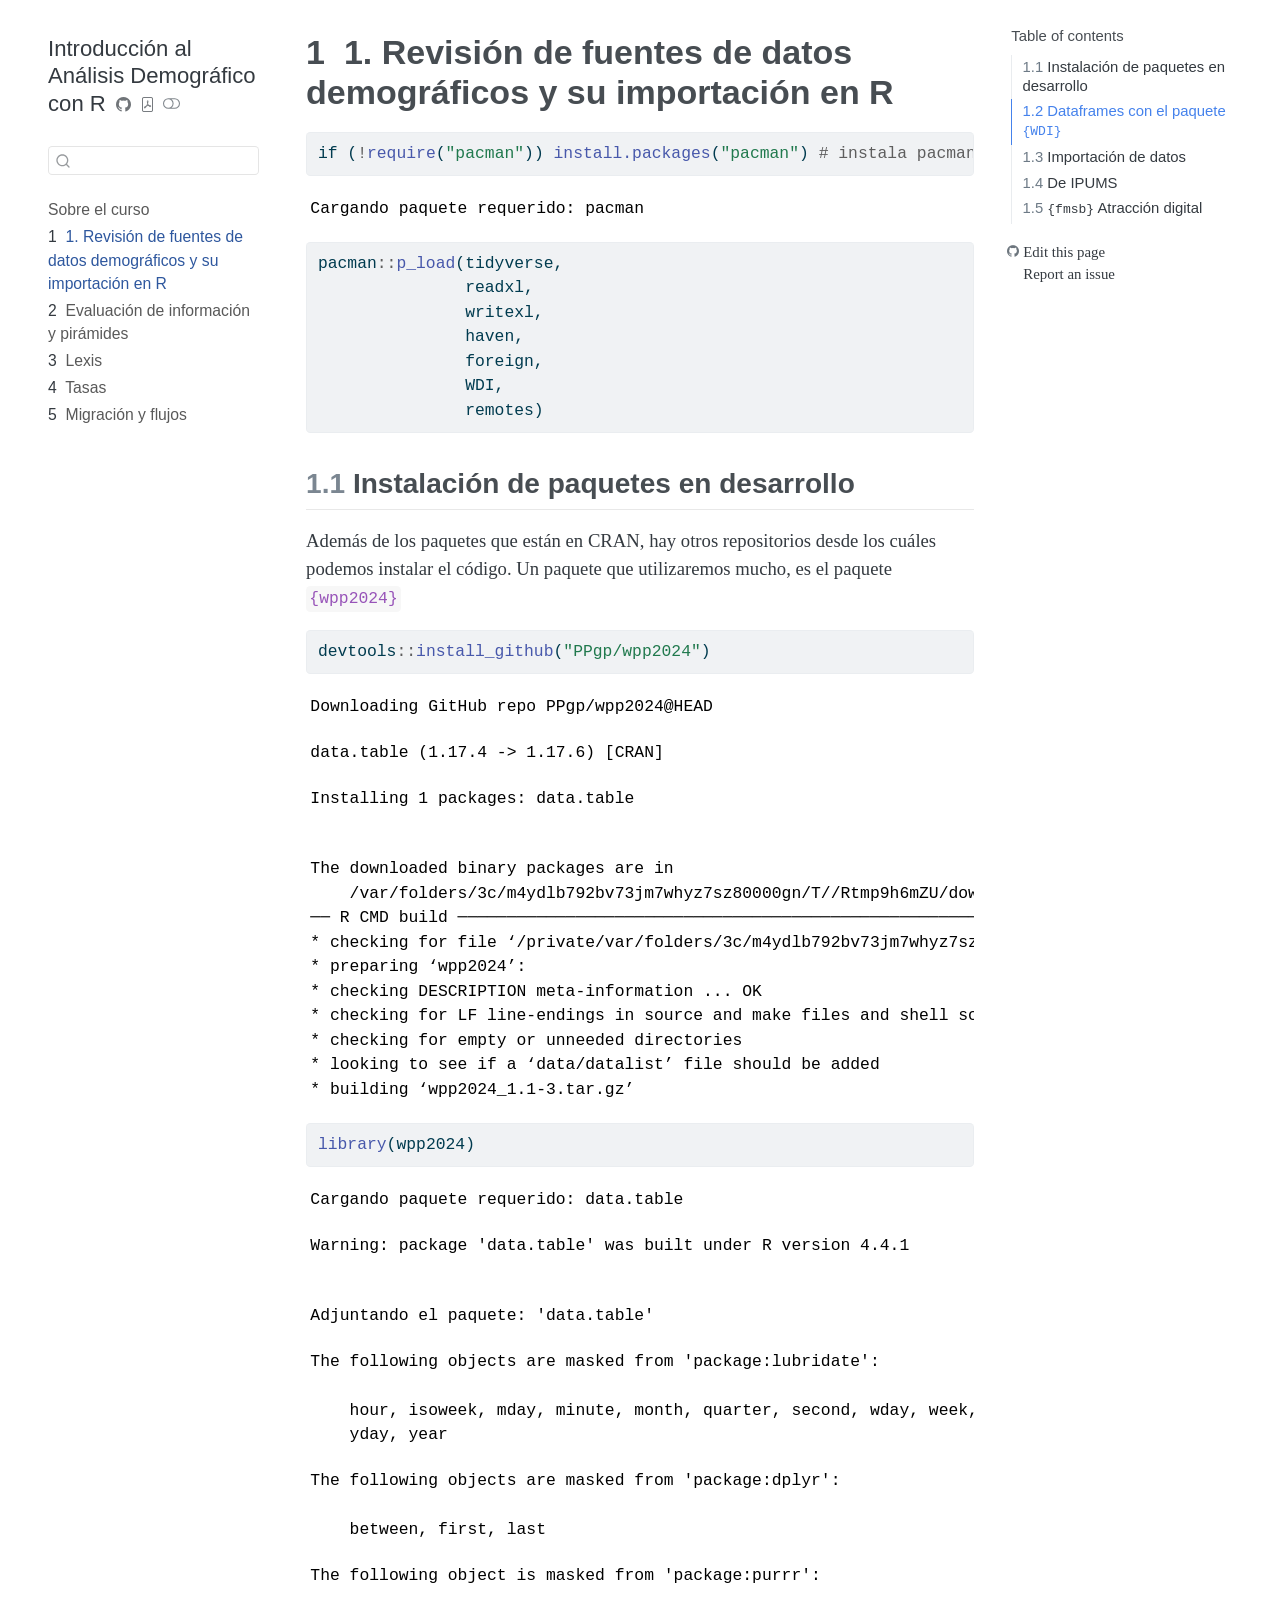
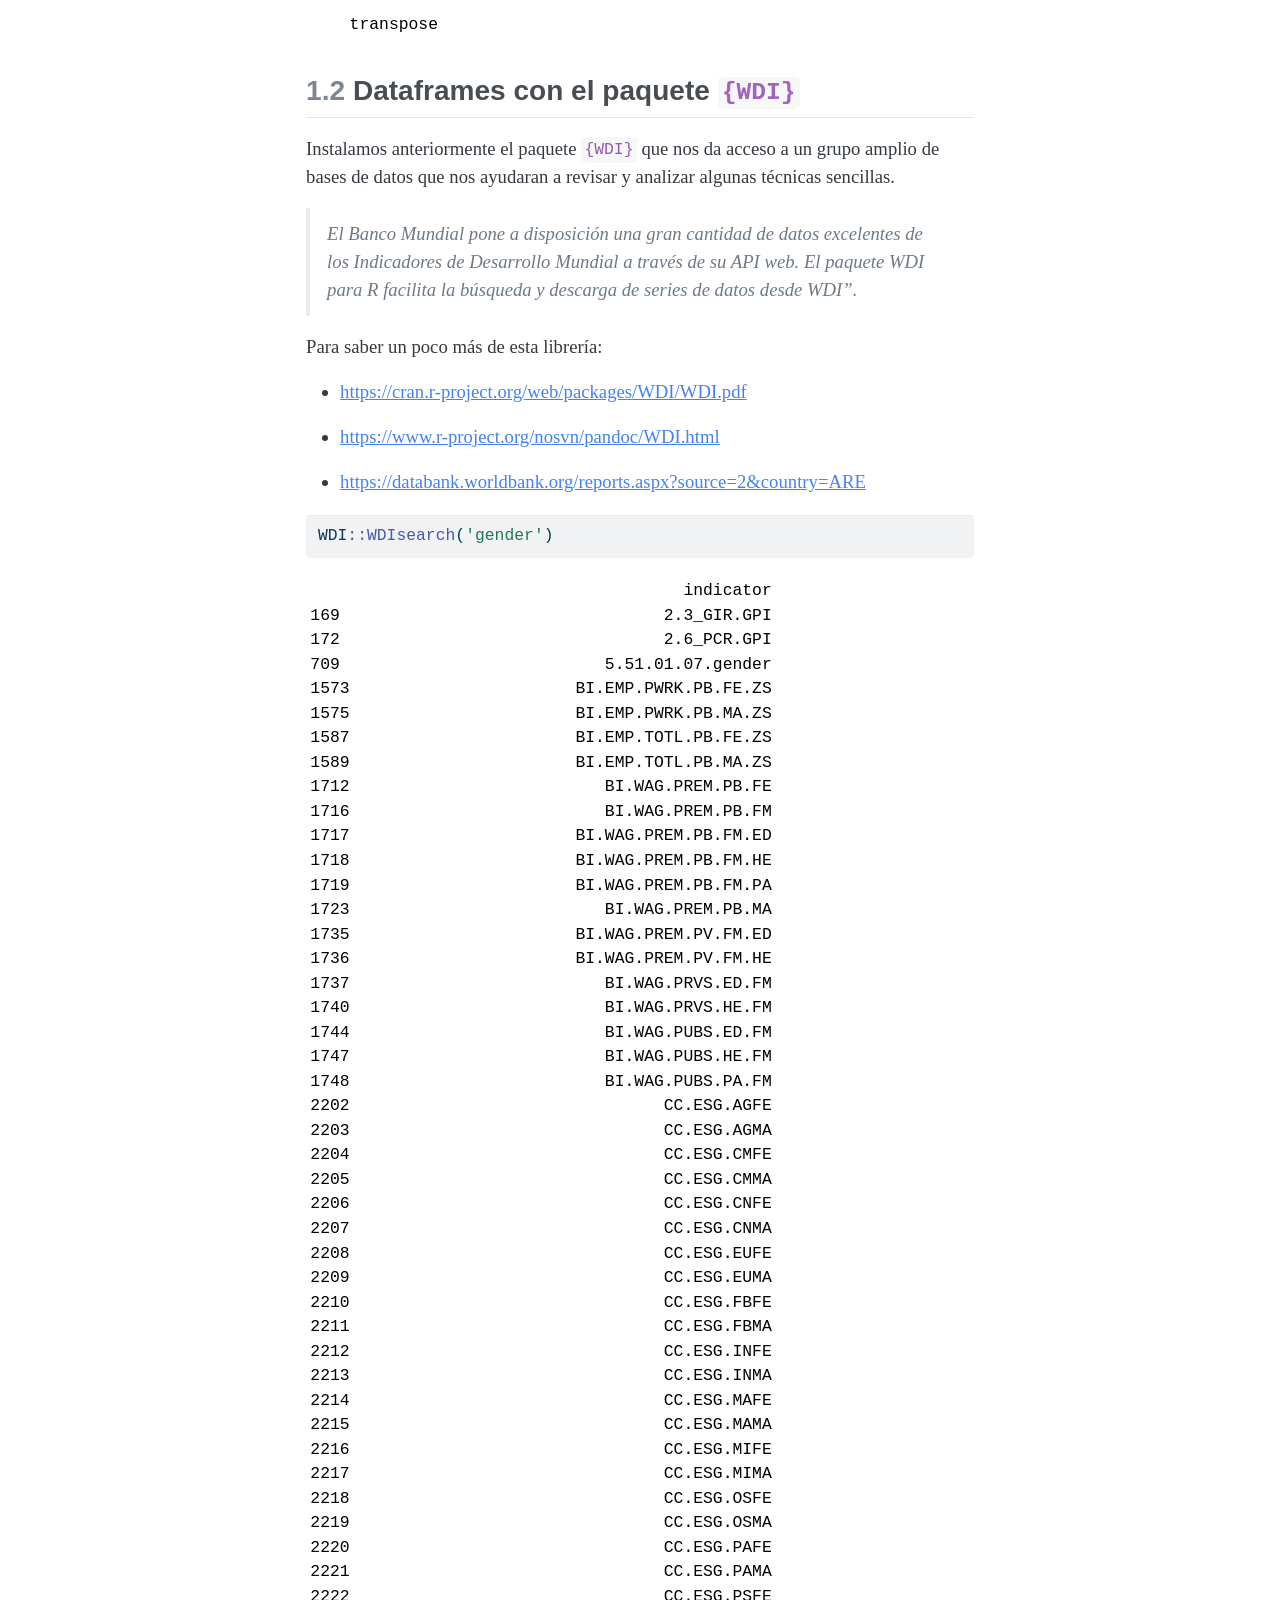
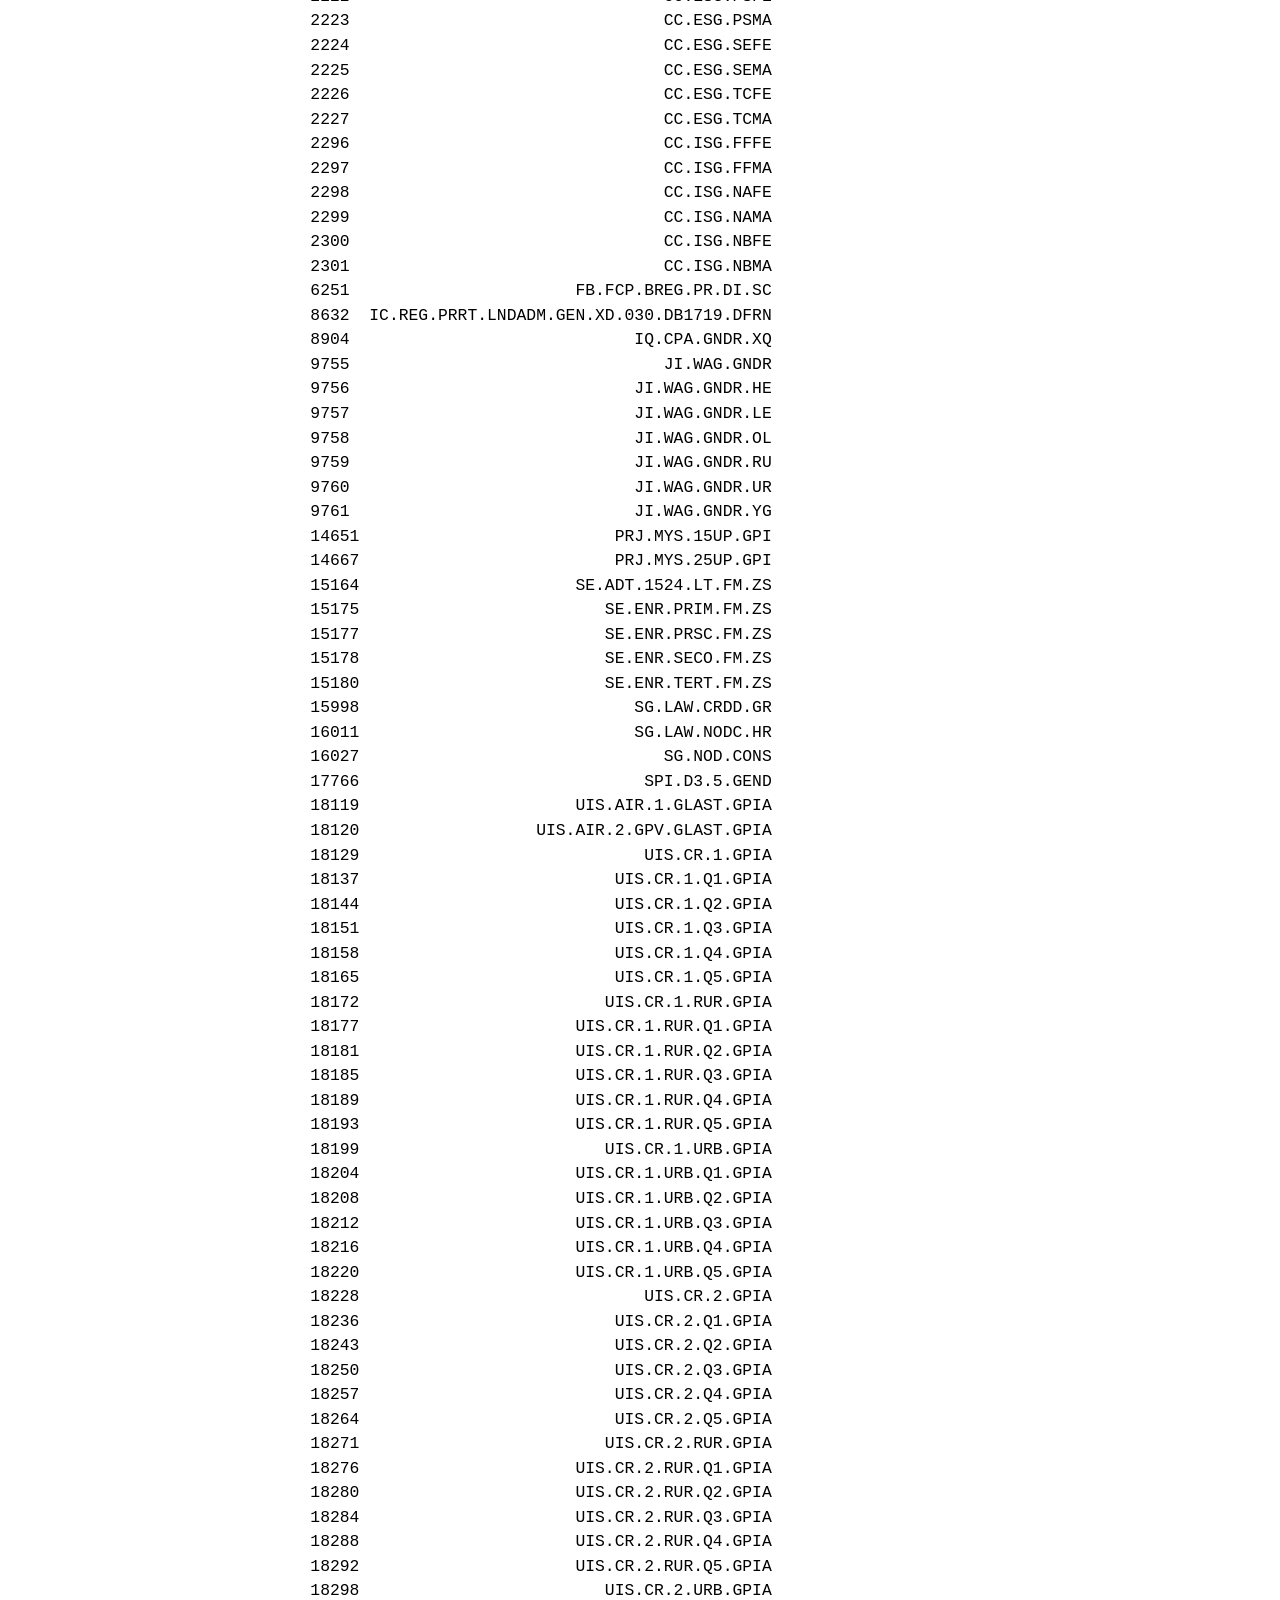
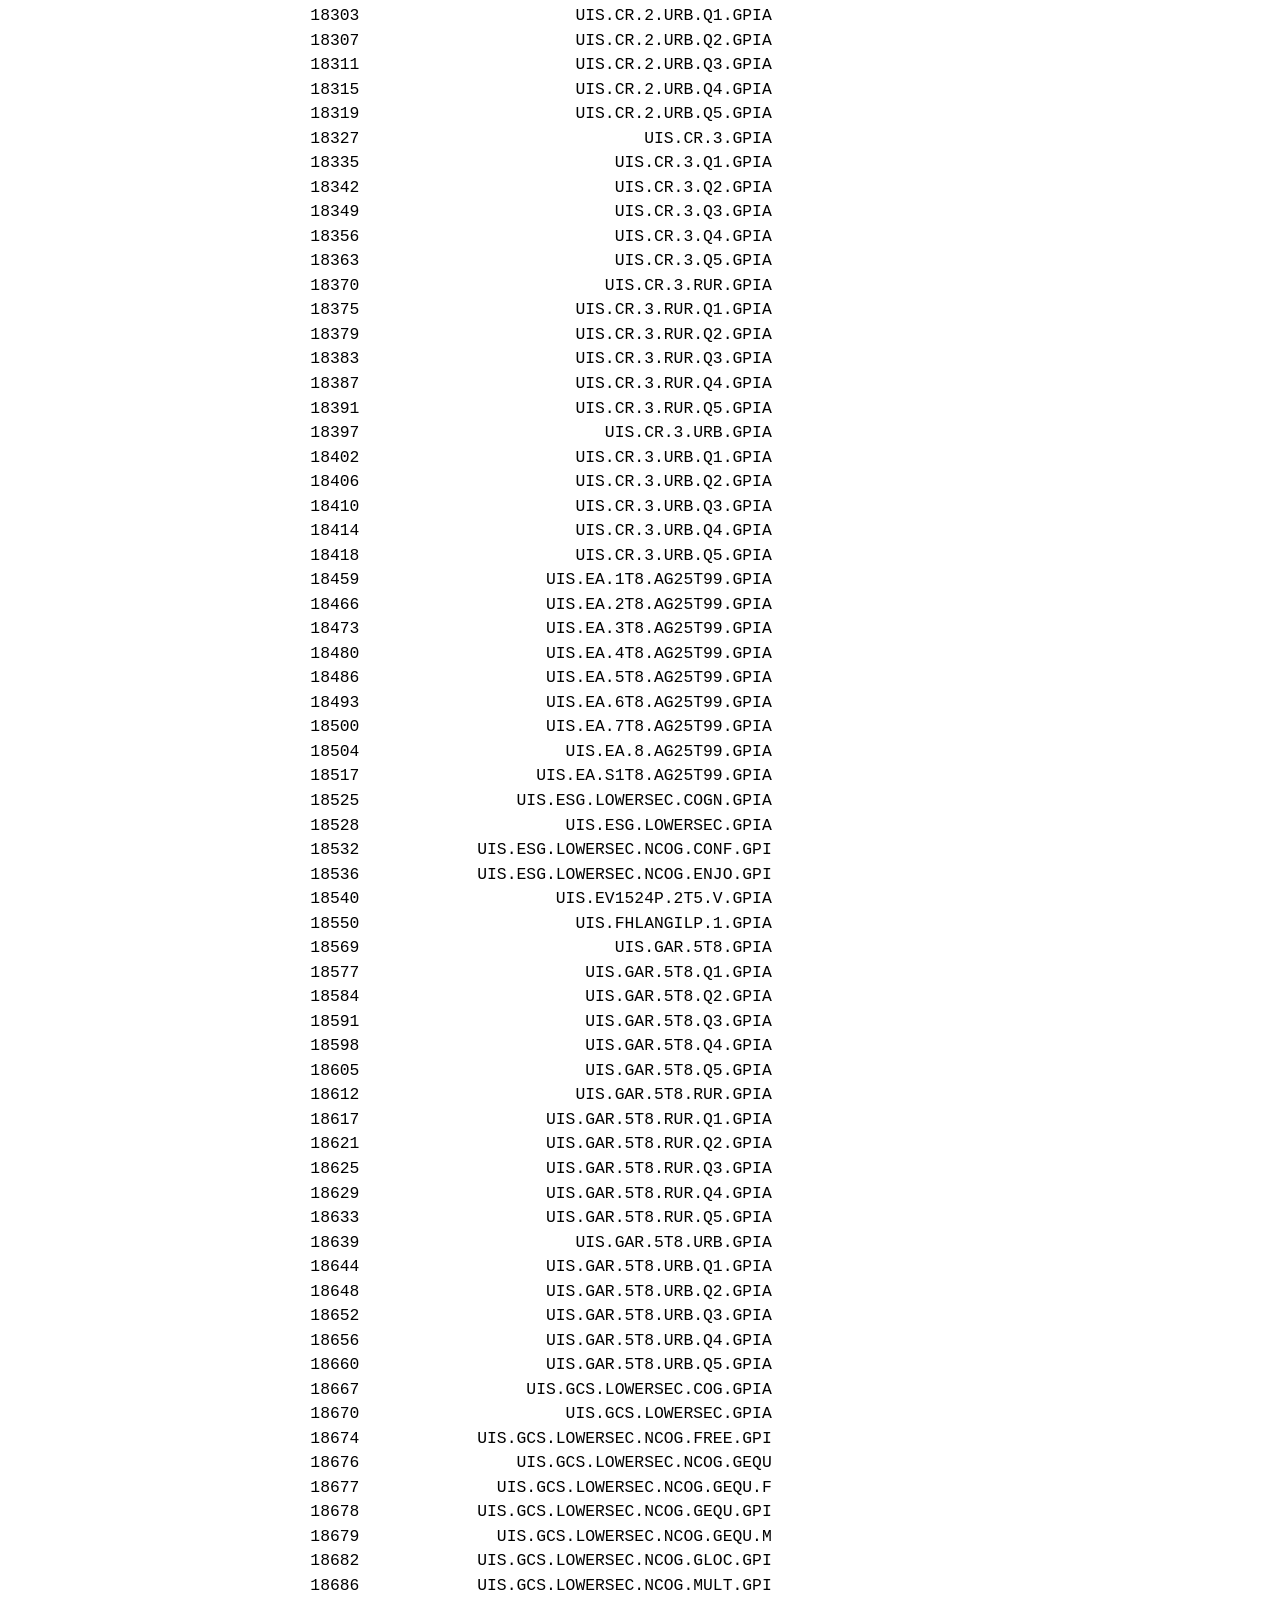
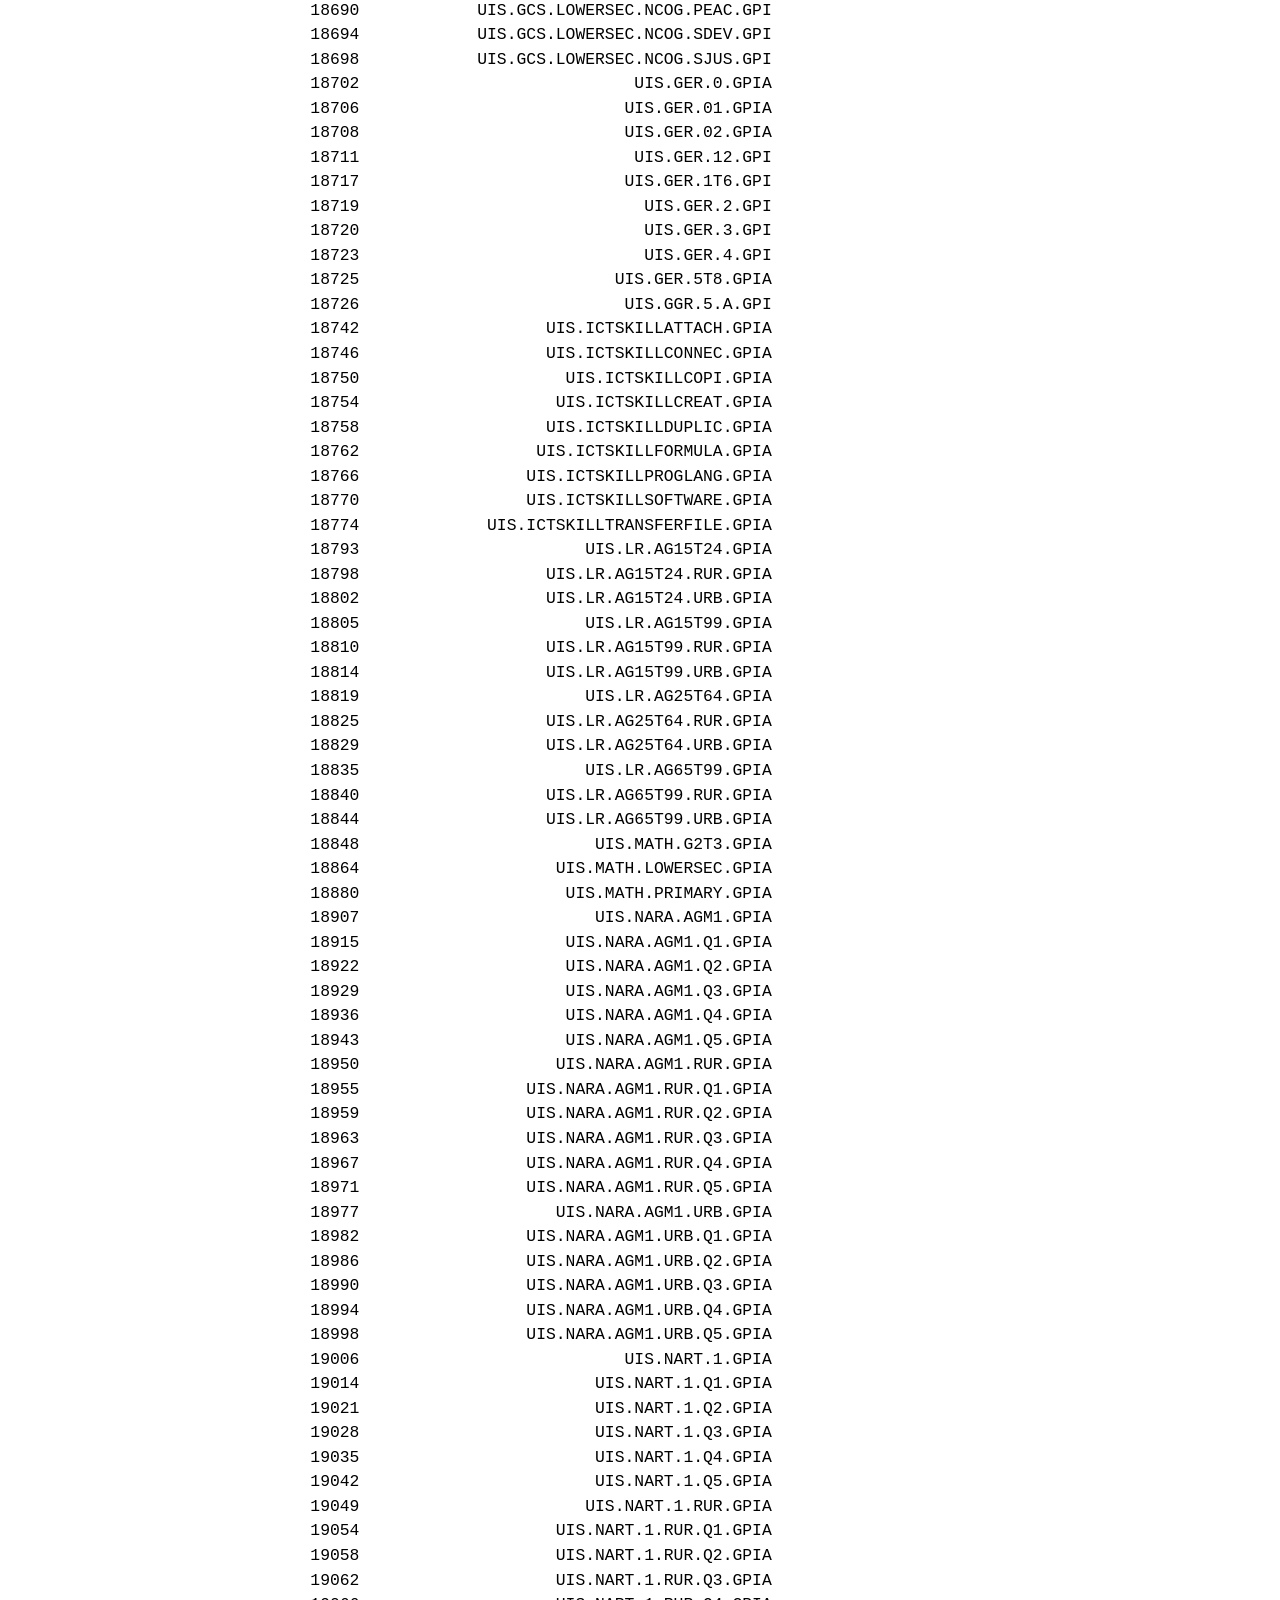
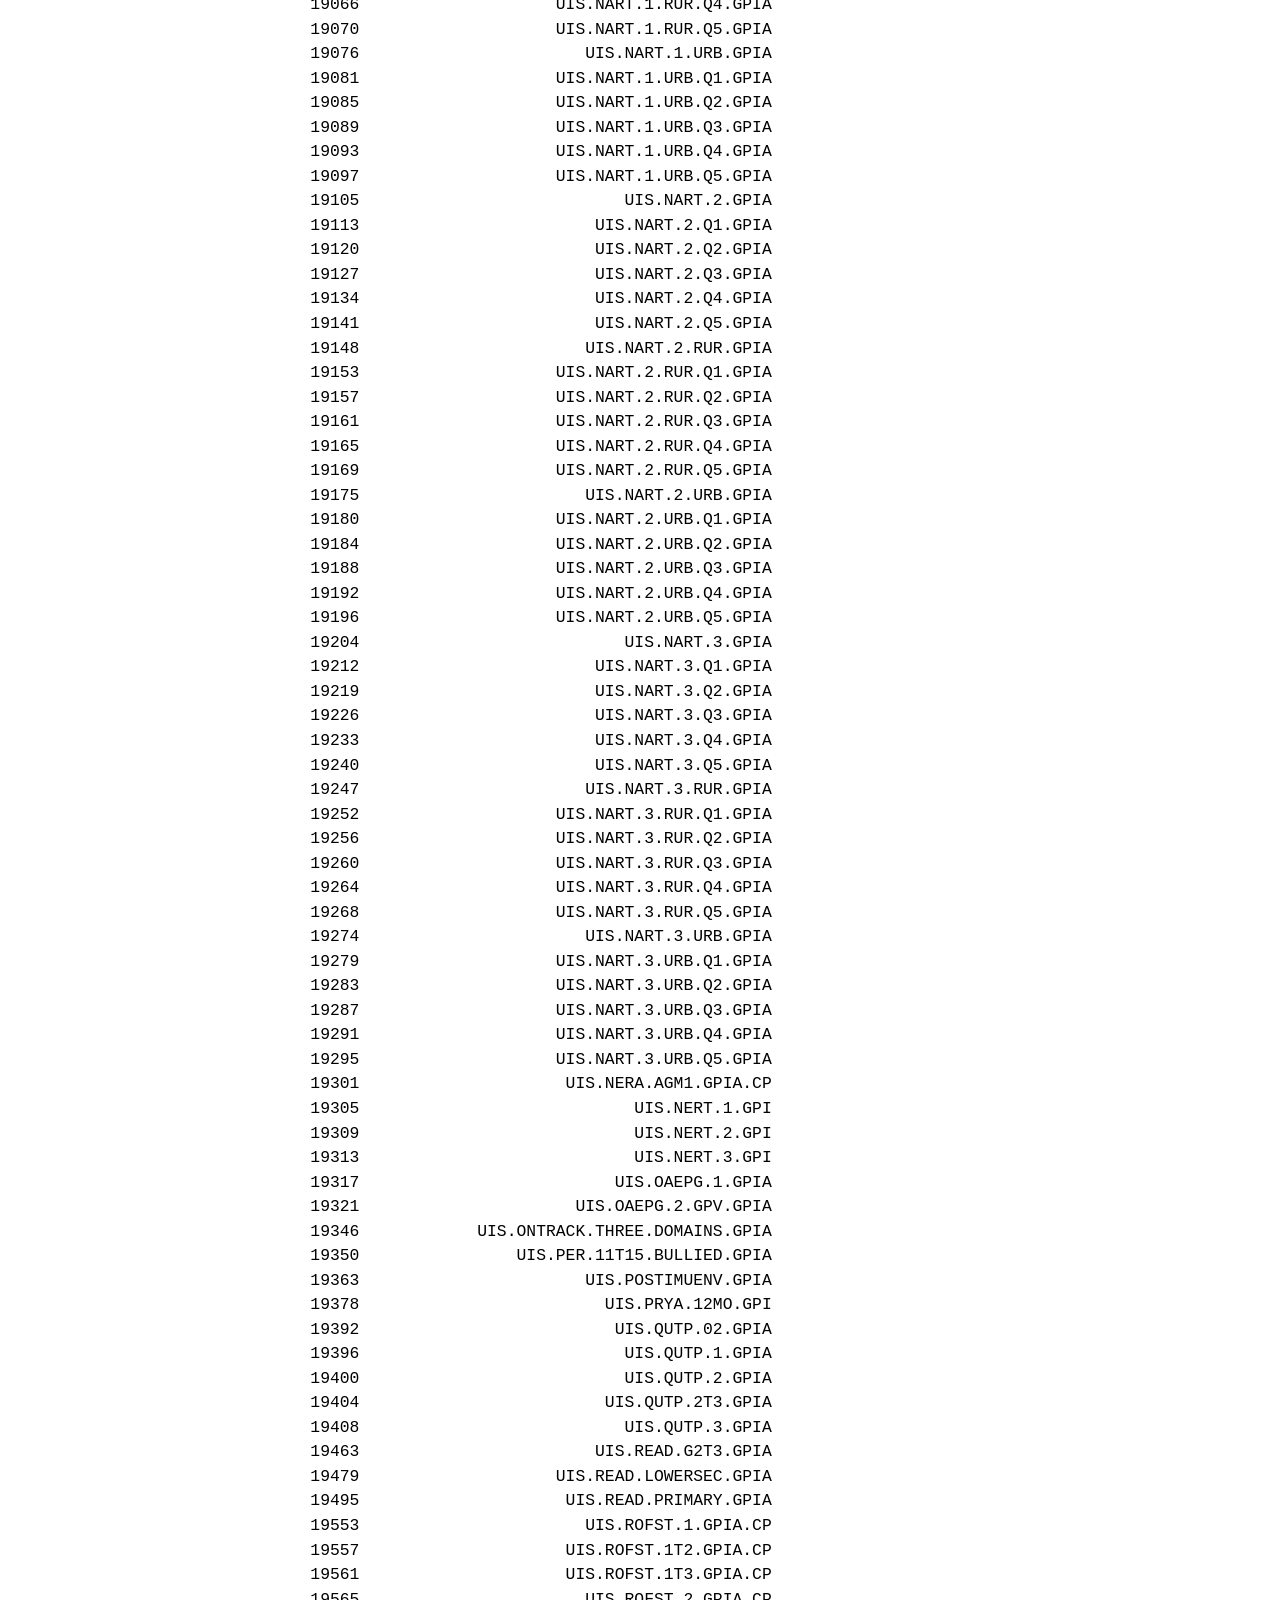
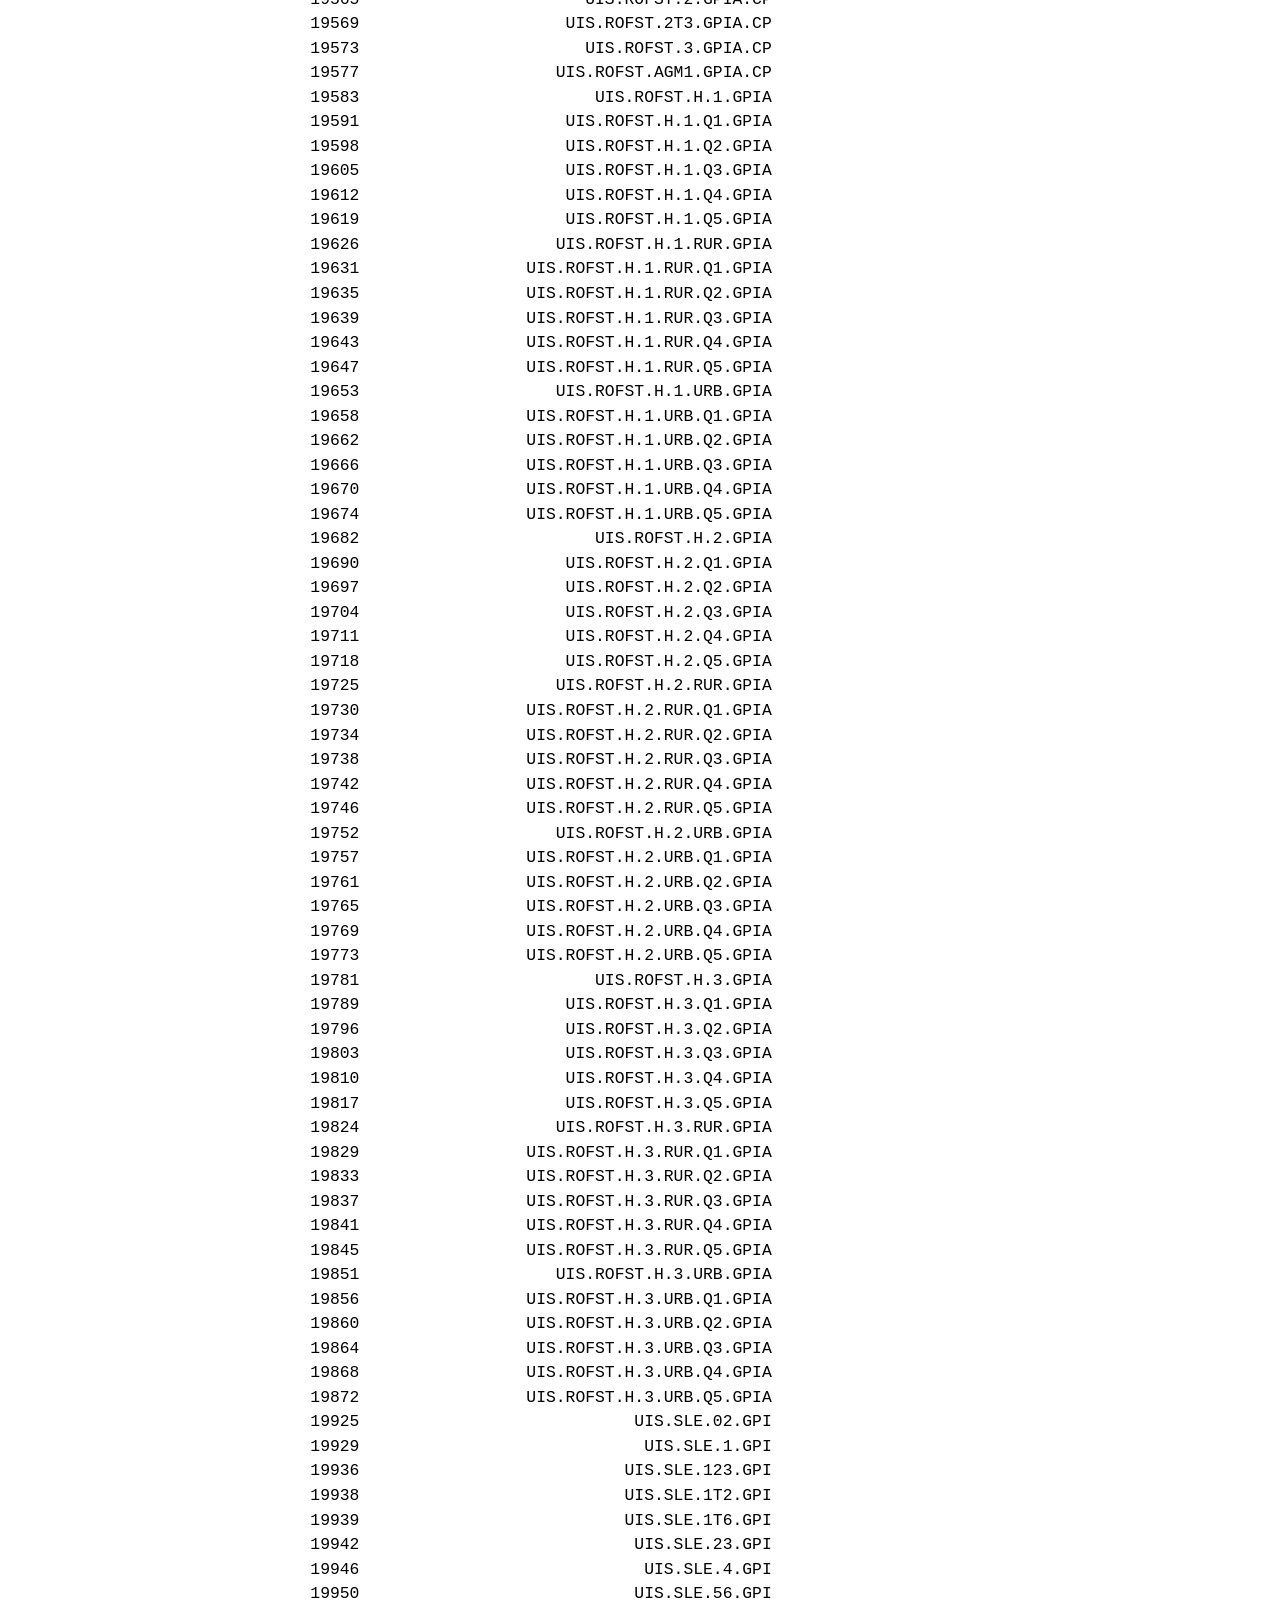
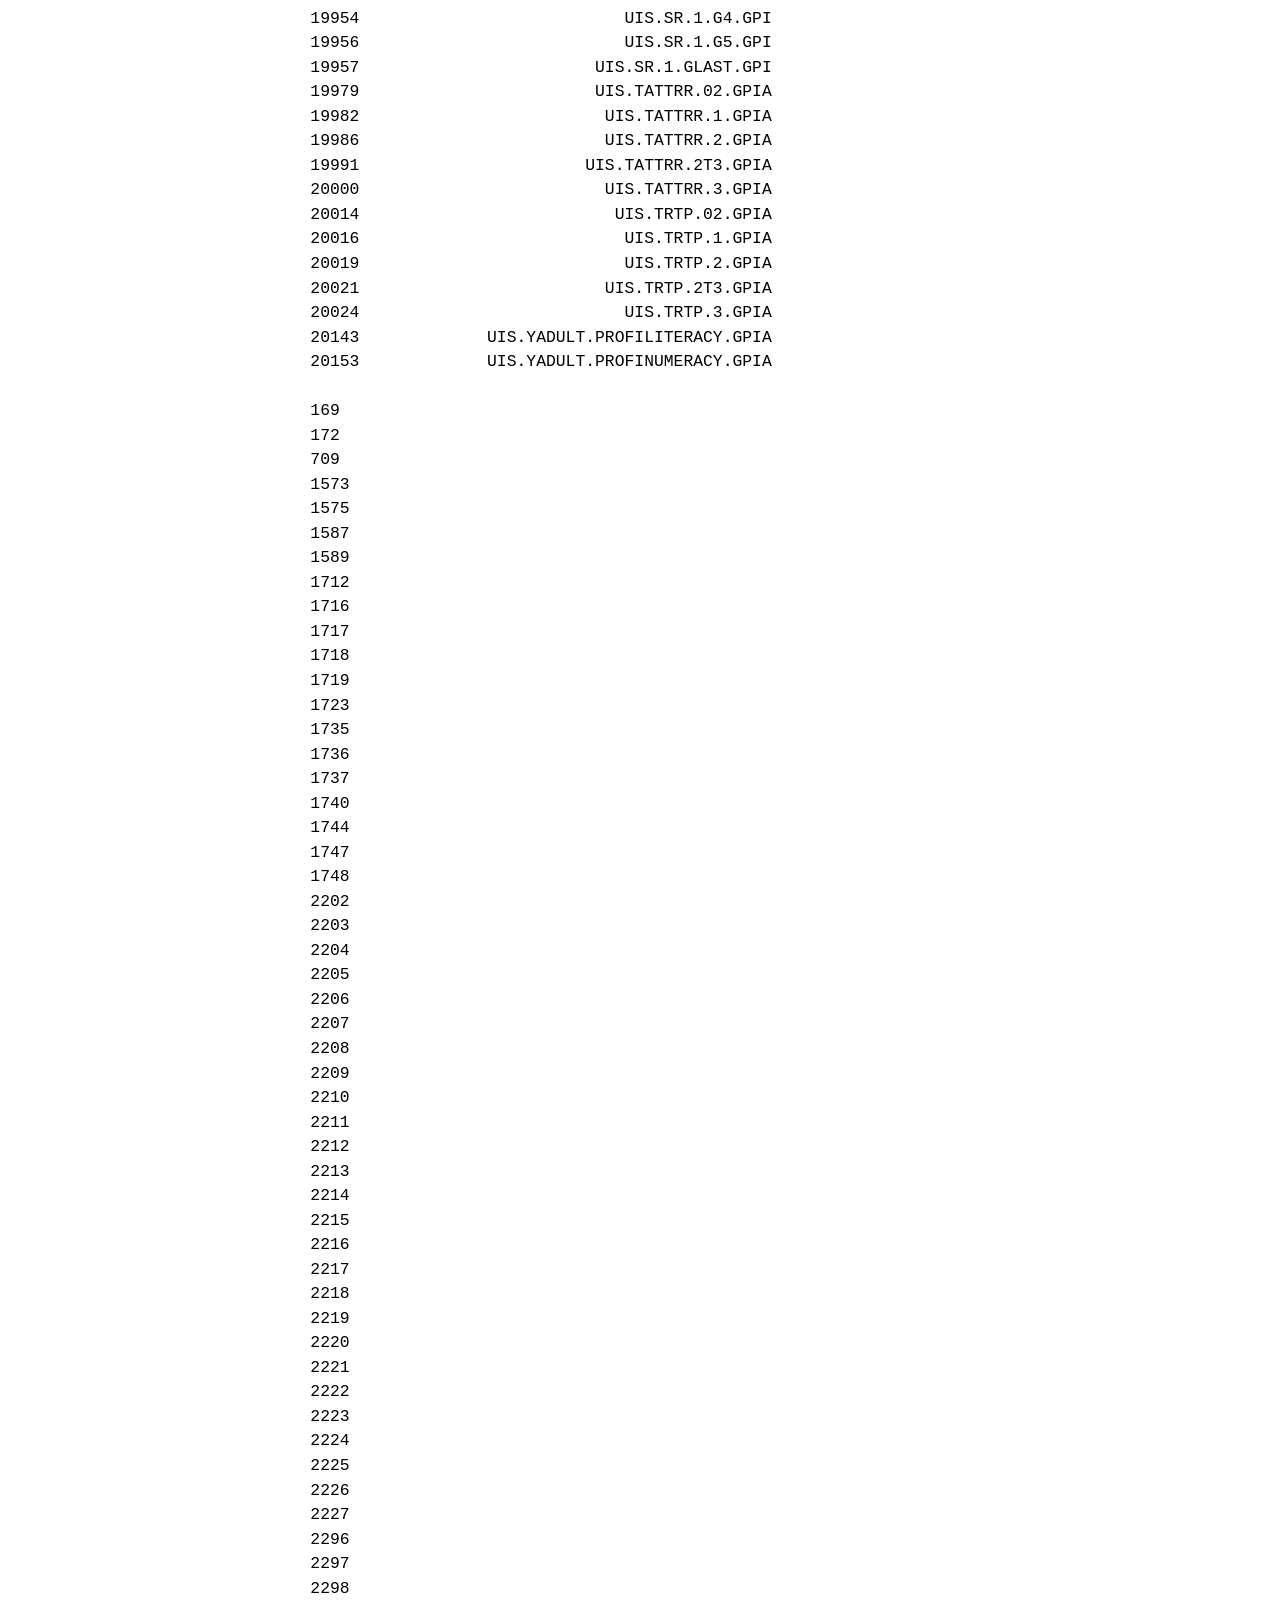
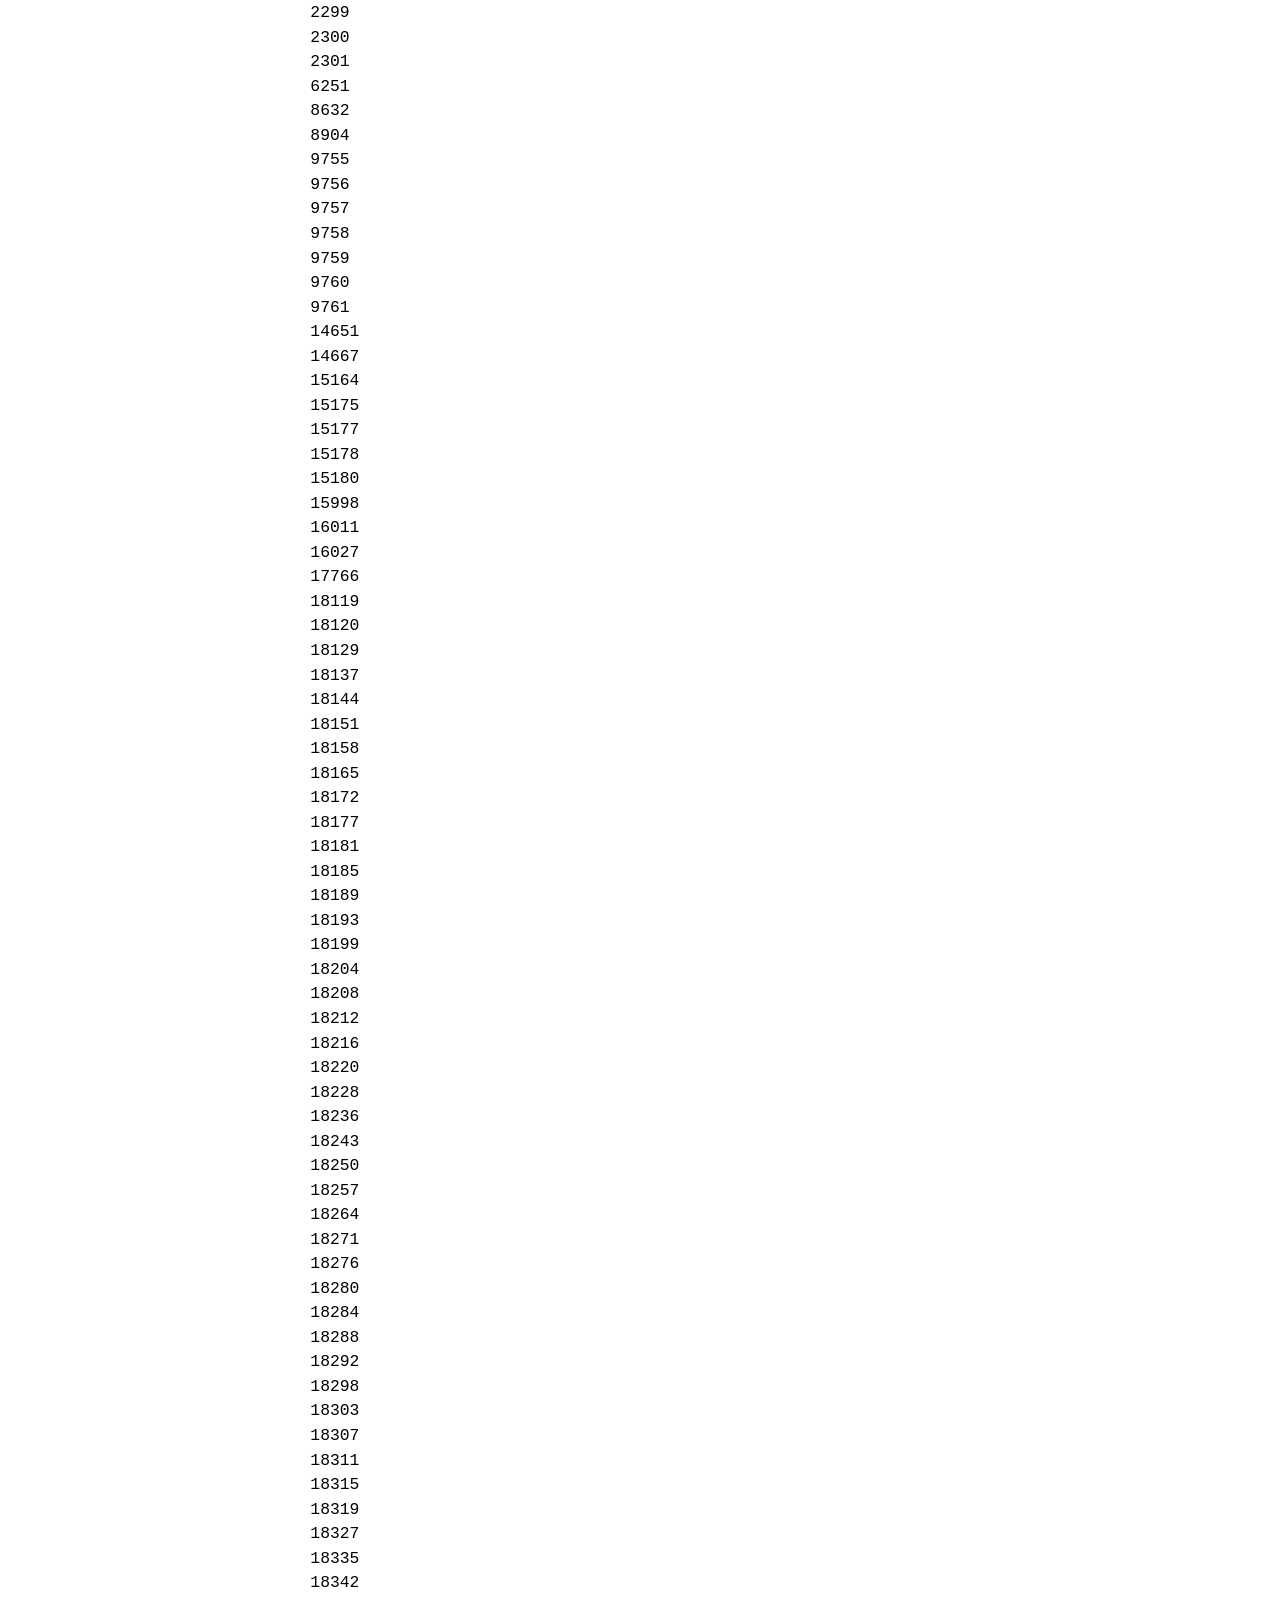
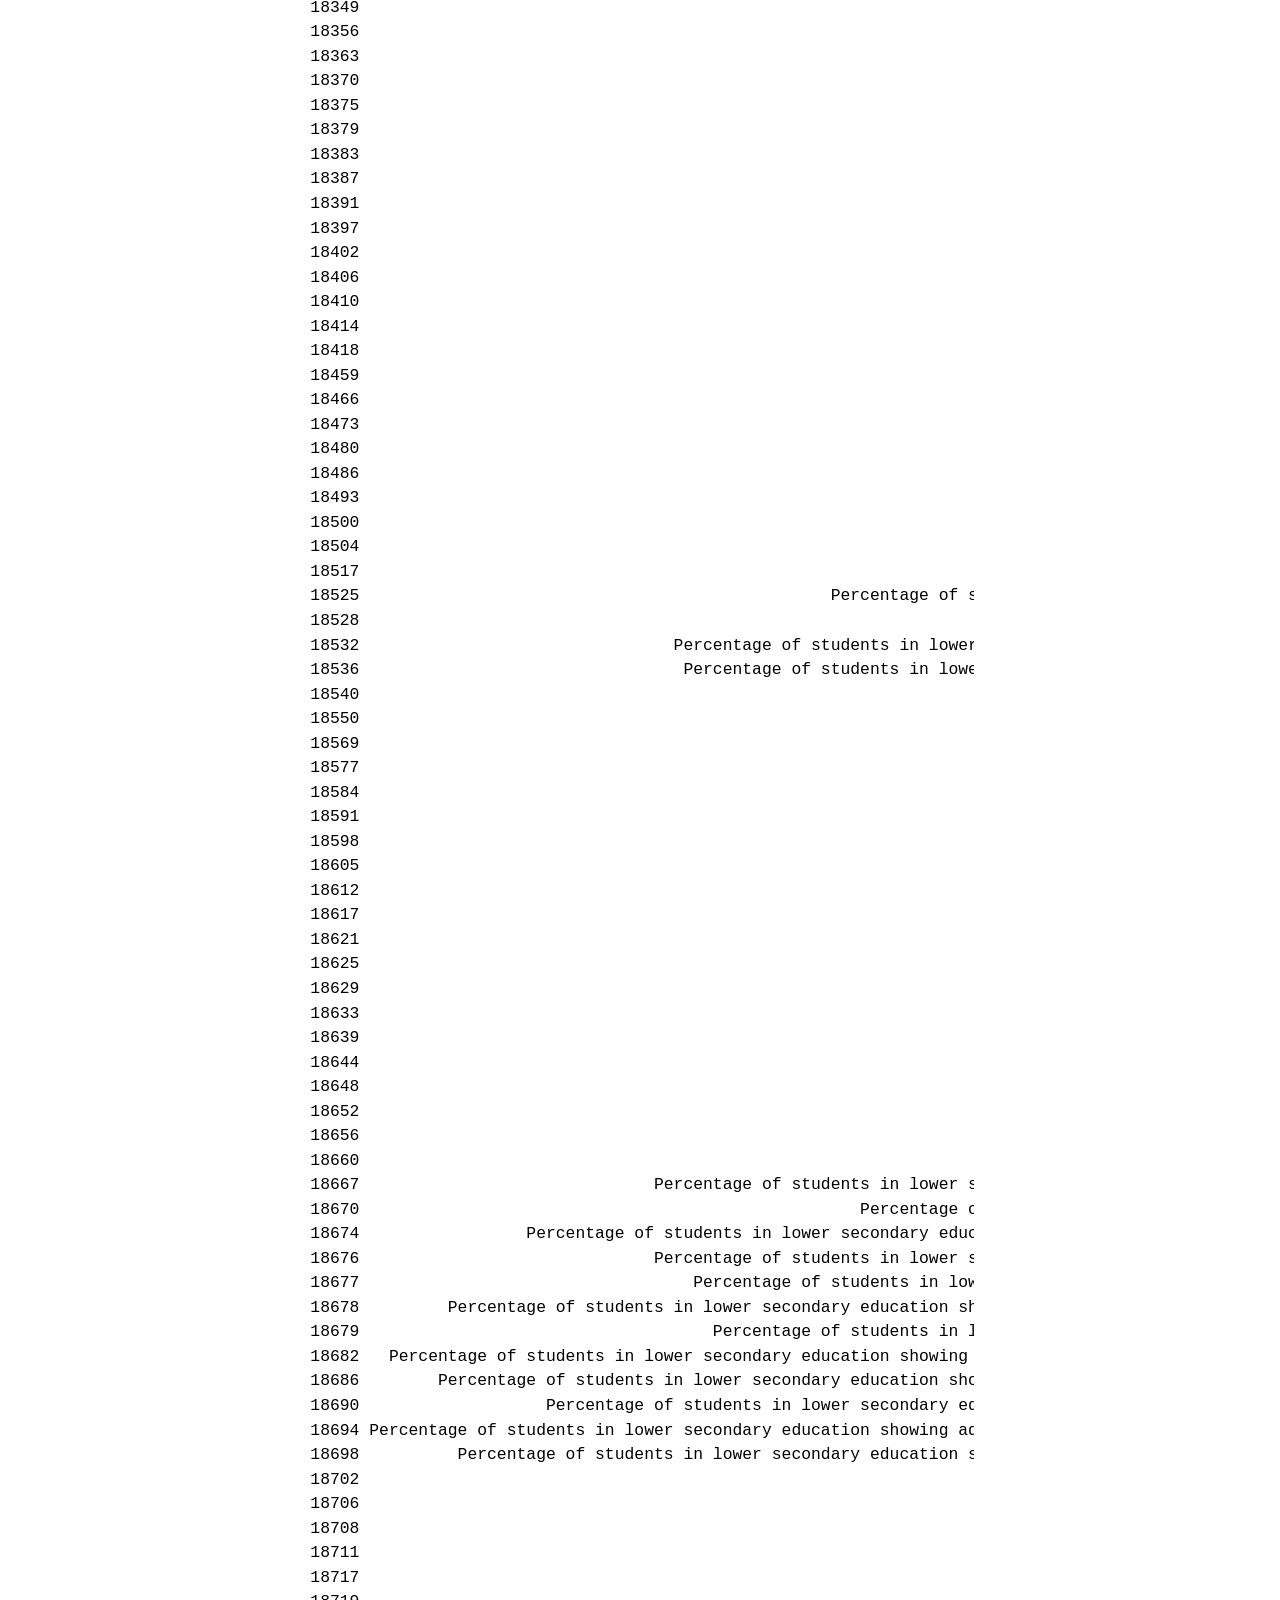
==== commit bdf5cb02: "final" ====
--- a/docs/P1.html
+++ b/docs/P1.html
@@ -241,12 +241,30 @@
 <div class="cell">
 <div class="sourceCode cell-code" id="cb4"><pre class="sourceCode r code-with-copy"><code class="sourceCode r"><span id="cb4-1"><a href="#cb4-1" aria-hidden="true" tabindex="-1"></a>devtools<span class="sc">::</span><span class="fu">install_github</span>(<span class="st">"PPgp/wpp2024"</span>)</span></code><button title="Copy to Clipboard" class="code-copy-button"><i class="bi"></i></button></pre></div>
 <div class="cell-output cell-output-stderr">
-<pre><code>Skipping install of 'wpp2024' from a github remote, the SHA1 (bac89293) has not changed since last install.
-  Use `force = TRUE` to force installation</code></pre>
-</div>
-</div>
-<div class="cell">
-<div class="sourceCode cell-code" id="cb6"><pre class="sourceCode r code-with-copy"><code class="sourceCode r"><span id="cb6-1"><a href="#cb6-1" aria-hidden="true" tabindex="-1"></a><span class="fu">library</span>(wpp2024)</span></code><button title="Copy to Clipboard" class="code-copy-button"><i class="bi"></i></button></pre></div>
+<pre><code>Downloading GitHub repo PPgp/wpp2024@HEAD</code></pre>
+</div>
+<div class="cell-output cell-output-stdout">
+<pre><code>data.table (1.17.4 -&gt; 1.17.6) [CRAN]</code></pre>
+</div>
+<div class="cell-output cell-output-stderr">
+<pre><code>Installing 1 packages: data.table</code></pre>
+</div>
+<div class="cell-output cell-output-stdout">
+<pre><code>
+The downloaded binary packages are in
+    /var/folders/3c/m4ydlb792bv73jm7whyz7sz80000gn/T//Rtmp9h6mZU/downloaded_packages
+── R CMD build ─────────────────────────────────────────────────────────────────
+* checking for file ‘/private/var/folders/3c/m4ydlb792bv73jm7whyz7sz80000gn/T/Rtmp9h6mZU/remotes176f11c15af59/PPgp-wpp2024-2da7768/DESCRIPTION’ ... OK
+* preparing ‘wpp2024’:
+* checking DESCRIPTION meta-information ... OK
+* checking for LF line-endings in source and make files and shell scripts
+* checking for empty or unneeded directories
+* looking to see if a ‘data/datalist’ file should be added
+* building ‘wpp2024_1.1-3.tar.gz’</code></pre>
+</div>
+</div>
+<div class="cell">
+<div class="sourceCode cell-code" id="cb9"><pre class="sourceCode r code-with-copy"><code class="sourceCode r"><span id="cb9-1"><a href="#cb9-1" aria-hidden="true" tabindex="-1"></a><span class="fu">library</span>(wpp2024)</span></code><button title="Copy to Clipboard" class="code-copy-button"><i class="bi"></i></button></pre></div>
 <div class="cell-output cell-output-stderr">
 <pre><code>Cargando paquete requerido: data.table</code></pre>
 </div>
@@ -288,7 +306,7 @@
 <li><p><a href="https://databank.worldbank.org/reports.aspx?source=2&amp;country=ARE" class="uri">https://databank.worldbank.org/reports.aspx?source=2&amp;country=ARE</a></p></li>
 </ul>
 <div class="cell">
-<div class="sourceCode cell-code" id="cb13"><pre class="sourceCode r code-with-copy"><code class="sourceCode r"><span id="cb13-1"><a href="#cb13-1" aria-hidden="true" tabindex="-1"></a>WDI<span class="sc">::</span><span class="fu">WDIsearch</span>(<span class="st">'gender'</span>)</span></code><button title="Copy to Clipboard" class="code-copy-button"><i class="bi"></i></button></pre></div>
+<div class="sourceCode cell-code" id="cb16"><pre class="sourceCode r code-with-copy"><code class="sourceCode r"><span id="cb16-1"><a href="#cb16-1" aria-hidden="true" tabindex="-1"></a>WDI<span class="sc">::</span><span class="fu">WDIsearch</span>(<span class="st">'gender'</span>)</span></code><button title="Copy to Clipboard" class="code-copy-button"><i class="bi"></i></button></pre></div>
 <div class="cell-output cell-output-stdout">
 <pre><code>                                      indicator
 169                                 2.3_GIR.GPI
@@ -1059,12 +1077,12 @@
 </div>
 </div>
 <div class="cell">
-<div class="sourceCode cell-code" id="cb15"><pre class="sourceCode r code-with-copy"><code class="sourceCode r"><span id="cb15-1"><a href="#cb15-1" aria-hidden="true" tabindex="-1"></a>WDI<span class="sc">::</span><span class="fu">WDI</span>(<span class="at">country =</span> <span class="st">"MX"</span>,</span>
-<span id="cb15-2"><a href="#cb15-2" aria-hidden="true" tabindex="-1"></a>    <span class="at">indicator =</span> <span class="st">"SP.POP.TOTL"</span>,</span>
-<span id="cb15-3"><a href="#cb15-3" aria-hidden="true" tabindex="-1"></a>    <span class="at">start =</span> <span class="dv">2000</span>,</span>
-<span id="cb15-4"><a href="#cb15-4" aria-hidden="true" tabindex="-1"></a>    <span class="at">end =</span> <span class="dv">2024</span>,</span>
-<span id="cb15-5"><a href="#cb15-5" aria-hidden="true" tabindex="-1"></a>    <span class="at">extra =</span> <span class="cn">FALSE</span>,</span>
-<span id="cb15-6"><a href="#cb15-6" aria-hidden="true" tabindex="-1"></a>    <span class="at">cache =</span> <span class="cn">NULL</span>)</span></code><button title="Copy to Clipboard" class="code-copy-button"><i class="bi"></i></button></pre></div>
+<div class="sourceCode cell-code" id="cb18"><pre class="sourceCode r code-with-copy"><code class="sourceCode r"><span id="cb18-1"><a href="#cb18-1" aria-hidden="true" tabindex="-1"></a>WDI<span class="sc">::</span><span class="fu">WDI</span>(<span class="at">country =</span> <span class="st">"MX"</span>,</span>
+<span id="cb18-2"><a href="#cb18-2" aria-hidden="true" tabindex="-1"></a>    <span class="at">indicator =</span> <span class="st">"SP.POP.TOTL"</span>,</span>
+<span id="cb18-3"><a href="#cb18-3" aria-hidden="true" tabindex="-1"></a>    <span class="at">start =</span> <span class="dv">2000</span>,</span>
+<span id="cb18-4"><a href="#cb18-4" aria-hidden="true" tabindex="-1"></a>    <span class="at">end =</span> <span class="dv">2024</span>,</span>
+<span id="cb18-5"><a href="#cb18-5" aria-hidden="true" tabindex="-1"></a>    <span class="at">extra =</span> <span class="cn">FALSE</span>,</span>
+<span id="cb18-6"><a href="#cb18-6" aria-hidden="true" tabindex="-1"></a>    <span class="at">cache =</span> <span class="cn">NULL</span>)</span></code><button title="Copy to Clipboard" class="code-copy-button"><i class="bi"></i></button></pre></div>
 <div class="cell-output cell-output-stdout">
 <pre><code>   country iso2c iso3c year SP.POP.TOTL
 1   Mexico    MX   MEX 2024          NA
@@ -1096,38 +1114,38 @@
 </div>
 <p>Esta información la podemos guardar en un objeto. En este caso mejor pediremos un solo país:</p>
 <div class="cell">
-<div class="sourceCode cell-code" id="cb17"><pre class="sourceCode r code-with-copy"><code class="sourceCode r"><span id="cb17-1"><a href="#cb17-1" aria-hidden="true" tabindex="-1"></a>pop <span class="ot">&lt;-</span> WDI<span class="sc">::</span><span class="fu">WDI</span>(<span class="at">country =</span> <span class="st">"MX"</span>,</span>
-<span id="cb17-2"><a href="#cb17-2" aria-hidden="true" tabindex="-1"></a>               <span class="at">indicator =</span> <span class="st">"SP.POP.TOTL"</span>,</span>
-<span id="cb17-3"><a href="#cb17-3" aria-hidden="true" tabindex="-1"></a>               <span class="at">start =</span> <span class="dv">1990</span>,</span>
-<span id="cb17-4"><a href="#cb17-4" aria-hidden="true" tabindex="-1"></a>               <span class="at">end =</span> <span class="dv">2023</span>)</span></code><button title="Copy to Clipboard" class="code-copy-button"><i class="bi"></i></button></pre></div>
+<div class="sourceCode cell-code" id="cb20"><pre class="sourceCode r code-with-copy"><code class="sourceCode r"><span id="cb20-1"><a href="#cb20-1" aria-hidden="true" tabindex="-1"></a>pop <span class="ot">&lt;-</span> WDI<span class="sc">::</span><span class="fu">WDI</span>(<span class="at">country =</span> <span class="st">"MX"</span>,</span>
+<span id="cb20-2"><a href="#cb20-2" aria-hidden="true" tabindex="-1"></a>               <span class="at">indicator =</span> <span class="st">"SP.POP.TOTL"</span>,</span>
+<span id="cb20-3"><a href="#cb20-3" aria-hidden="true" tabindex="-1"></a>               <span class="at">start =</span> <span class="dv">1990</span>,</span>
+<span id="cb20-4"><a href="#cb20-4" aria-hidden="true" tabindex="-1"></a>               <span class="at">end =</span> <span class="dv">2023</span>)</span></code><button title="Copy to Clipboard" class="code-copy-button"><i class="bi"></i></button></pre></div>
 </div>
 <p>Vamos a revisar nuestro objeto:</p>
 <div class="cell">
-<div class="sourceCode cell-code" id="cb18"><pre class="sourceCode r code-with-copy"><code class="sourceCode r"><span id="cb18-1"><a href="#cb18-1" aria-hidden="true" tabindex="-1"></a><span class="fu">class</span>(pop)</span></code><button title="Copy to Clipboard" class="code-copy-button"><i class="bi"></i></button></pre></div>
+<div class="sourceCode cell-code" id="cb21"><pre class="sourceCode r code-with-copy"><code class="sourceCode r"><span id="cb21-1"><a href="#cb21-1" aria-hidden="true" tabindex="-1"></a><span class="fu">class</span>(pop)</span></code><button title="Copy to Clipboard" class="code-copy-button"><i class="bi"></i></button></pre></div>
 <div class="cell-output cell-output-stdout">
 <pre><code>[1] "data.frame"</code></pre>
 </div>
 </div>
 <p>Veamos y conozcamos la función <code>plot()</code></p>
 <div class="cell">
-<div class="sourceCode cell-code" id="cb20"><pre class="sourceCode r code-with-copy"><code class="sourceCode r"><span id="cb20-1"><a href="#cb20-1" aria-hidden="true" tabindex="-1"></a><span class="fu">plot</span>(pop<span class="sc">$</span>SP.POP.TOTL)</span></code><button title="Copy to Clipboard" class="code-copy-button"><i class="bi"></i></button></pre></div>
+<div class="sourceCode cell-code" id="cb23"><pre class="sourceCode r code-with-copy"><code class="sourceCode r"><span id="cb23-1"><a href="#cb23-1" aria-hidden="true" tabindex="-1"></a><span class="fu">plot</span>(pop<span class="sc">$</span>SP.POP.TOTL)</span></code><button title="Copy to Clipboard" class="code-copy-button"><i class="bi"></i></button></pre></div>
 <div class="cell-output-display">
 <p><img src="P1_files/figure-html/unnamed-chunk-8-1.png" class="img-fluid" width="672"></p>
 </div>
 </div>
 <p>Este no es el mejor gráfico.</p>
 <div class="cell">
-<div class="sourceCode cell-code" id="cb21"><pre class="sourceCode r code-with-copy"><code class="sourceCode r"><span id="cb21-1"><a href="#cb21-1" aria-hidden="true" tabindex="-1"></a><span class="fu">plot</span>(pop<span class="sc">$</span>year, pop<span class="sc">$</span>SP.POP.TOTL)</span></code><button title="Copy to Clipboard" class="code-copy-button"><i class="bi"></i></button></pre></div>
+<div class="sourceCode cell-code" id="cb24"><pre class="sourceCode r code-with-copy"><code class="sourceCode r"><span id="cb24-1"><a href="#cb24-1" aria-hidden="true" tabindex="-1"></a><span class="fu">plot</span>(pop<span class="sc">$</span>year, pop<span class="sc">$</span>SP.POP.TOTL)</span></code><button title="Copy to Clipboard" class="code-copy-button"><i class="bi"></i></button></pre></div>
 <div class="cell-output-display">
 <p><img src="P1_files/figure-html/unnamed-chunk-9-1.png" class="img-fluid" width="672"></p>
 </div>
 </div>
 <p>Un gráfico con <code>{ggplot2}</code></p>
 <div class="cell">
-<div class="sourceCode cell-code" id="cb22"><pre class="sourceCode r code-with-copy"><code class="sourceCode r"><span id="cb22-1"><a href="#cb22-1" aria-hidden="true" tabindex="-1"></a>pop <span class="sc">%&gt;%</span> </span>
-<span id="cb22-2"><a href="#cb22-2" aria-hidden="true" tabindex="-1"></a>  ggplot2<span class="sc">::</span><span class="fu">ggplot</span>() <span class="sc">+</span></span>
-<span id="cb22-3"><a href="#cb22-3" aria-hidden="true" tabindex="-1"></a>  <span class="fu">aes</span>(<span class="at">x=</span>year, <span class="at">y=</span>SP.POP.TOTL) <span class="sc">+</span></span>
-<span id="cb22-4"><a href="#cb22-4" aria-hidden="true" tabindex="-1"></a>  <span class="fu">geom_col</span>()</span></code><button title="Copy to Clipboard" class="code-copy-button"><i class="bi"></i></button></pre></div>
+<div class="sourceCode cell-code" id="cb25"><pre class="sourceCode r code-with-copy"><code class="sourceCode r"><span id="cb25-1"><a href="#cb25-1" aria-hidden="true" tabindex="-1"></a>pop <span class="sc">%&gt;%</span> </span>
+<span id="cb25-2"><a href="#cb25-2" aria-hidden="true" tabindex="-1"></a>  ggplot2<span class="sc">::</span><span class="fu">ggplot</span>() <span class="sc">+</span></span>
+<span id="cb25-3"><a href="#cb25-3" aria-hidden="true" tabindex="-1"></a>  <span class="fu">aes</span>(<span class="at">x=</span>year, <span class="at">y=</span>SP.POP.TOTL) <span class="sc">+</span></span>
+<span id="cb25-4"><a href="#cb25-4" aria-hidden="true" tabindex="-1"></a>  <span class="fu">geom_col</span>()</span></code><button title="Copy to Clipboard" class="code-copy-button"><i class="bi"></i></button></pre></div>
 <div class="cell-output-display">
 <p><img src="P1_files/figure-html/unnamed-chunk-10-1.png" class="img-fluid" width="672"></p>
 </div>
@@ -1139,12 +1157,12 @@
 <h3 data-number="1.3.1" class="anchored" data-anchor-id="desde-excel"><span class="header-section-number">1.3.1</span> Desde Excel</h3>
 <p>El paquete más compatible con RStudio es <code>{readxl}</code>. Como su nombre dice “lee” los archivos de excel</p>
 <div class="cell">
-<div class="sourceCode cell-code" id="cb23"><pre class="sourceCode r code-with-copy"><code class="sourceCode r"><span id="cb23-1"><a href="#cb23-1" aria-hidden="true" tabindex="-1"></a>ejemploxl <span class="ot">&lt;-</span> readxl<span class="sc">::</span><span class="fu">read_excel</span>(<span class="st">"datos/0_Pob_Mitad_1950_2070.xlsx"</span>)</span></code><button title="Copy to Clipboard" class="code-copy-button"><i class="bi"></i></button></pre></div>
+<div class="sourceCode cell-code" id="cb26"><pre class="sourceCode r code-with-copy"><code class="sourceCode r"><span id="cb26-1"><a href="#cb26-1" aria-hidden="true" tabindex="-1"></a>ejemploxl <span class="ot">&lt;-</span> readxl<span class="sc">::</span><span class="fu">read_excel</span>(<span class="st">"datos/0_Pob_Mitad_1950_2070.xlsx"</span>)</span></code><button title="Copy to Clipboard" class="code-copy-button"><i class="bi"></i></button></pre></div>
 </div>
 <p>Como el nombre de paquete lo indica, sólo lee. Para “escribir” en este formato, recomiendo el paquete <code>{writexl}</code>. Lo instalamos anteriormente.</p>
 <p>Si quisiéramos exportar un objeto a Excel, se hace de la siguiente forma:</p>
 <div class="cell">
-<div class="sourceCode cell-code" id="cb24"><pre class="sourceCode r code-with-copy"><code class="sourceCode r"><span id="cb24-1"><a href="#cb24-1" aria-hidden="true" tabindex="-1"></a>writexl<span class="sc">::</span><span class="fu">write_xlsx</span>(ejemploxl, <span class="at">path =</span> <span class="st">"Mi_Exportación.xlsx"</span>)</span></code><button title="Copy to Clipboard" class="code-copy-button"><i class="bi"></i></button></pre></div>
+<div class="sourceCode cell-code" id="cb27"><pre class="sourceCode r code-with-copy"><code class="sourceCode r"><span id="cb27-1"><a href="#cb27-1" aria-hidden="true" tabindex="-1"></a>writexl<span class="sc">::</span><span class="fu">write_xlsx</span>(ejemploxl, <span class="at">path =</span> <span class="st">"Mi_Exportación.xlsx"</span>)</span></code><button title="Copy to Clipboard" class="code-copy-button"><i class="bi"></i></button></pre></div>
 </div>
 </section>
 <section id="desde-archivos-de-texto-y-de-una-url" class="level3" data-number="1.3.2">
@@ -1152,15 +1170,15 @@
 <p>Desde el portal <a href="https://conapo.segob.gob.mx/es/CONAPO/Datos_abiertos" class="uri">https://conapo.segob.gob.mx/es/CONAPO/Datos_abiertos</a> tenemos acceso a directo a varias fuentes de información, al ser datos abiertos, los archivos de texto son muy comunes.</p>
 <p>Leeremos parte de esa información, específicamente las proyecciones de población, pero hoy directamente desde este sitio y con formato de texto</p>
 <div class="cell">
-<div class="sourceCode cell-code" id="cb25"><pre class="sourceCode r code-with-copy"><code class="sourceCode r"><span id="cb25-1"><a href="#cb25-1" aria-hidden="true" tabindex="-1"></a>pry23 <span class="ot">&lt;-</span> <span class="fu">read.csv</span>(<span class="st">"https://conapo.segob.gob.mx/work/models/CONAPO/Datos_Abiertos/pry23/00_Pob_Mitad_1950_2070.csv"</span>)</span>
-<span id="cb25-2"><a href="#cb25-2" aria-hidden="true" tabindex="-1"></a><span class="fu">names</span>(pry23)</span></code><button title="Copy to Clipboard" class="code-copy-button"><i class="bi"></i></button></pre></div>
+<div class="sourceCode cell-code" id="cb28"><pre class="sourceCode r code-with-copy"><code class="sourceCode r"><span id="cb28-1"><a href="#cb28-1" aria-hidden="true" tabindex="-1"></a>pry23 <span class="ot">&lt;-</span> <span class="fu">read.csv</span>(<span class="st">"https://conapo.segob.gob.mx/work/models/CONAPO/Datos_Abiertos/pry23/00_Pob_Mitad_1950_2070.csv"</span>)</span>
+<span id="cb28-2"><a href="#cb28-2" aria-hidden="true" tabindex="-1"></a><span class="fu">names</span>(pry23)</span></code><button title="Copy to Clipboard" class="code-copy-button"><i class="bi"></i></button></pre></div>
 <div class="cell-output cell-output-stdout">
 <pre><code>[1] "RENGLON"   "AÑO"       "ENTIDAD"   "CVE_GEO"   "EDAD"      "SEXO"     
 [7] "POBLACION"</code></pre>
 </div>
 </div>
 <div class="cell">
-<div class="sourceCode cell-code" id="cb27"><pre class="sourceCode r code-with-copy"><code class="sourceCode r"><span id="cb27-1"><a href="#cb27-1" aria-hidden="true" tabindex="-1"></a>pry23 <span class="ot">&lt;-</span> readr<span class="sc">::</span><span class="fu">read_csv</span>(<span class="st">"https://conapo.segob.gob.mx/work/models/CONAPO/Datos_Abiertos/pry23/00_Pob_Mitad_1950_2070.csv"</span>)</span></code><button title="Copy to Clipboard" class="code-copy-button"><i class="bi"></i></button></pre></div>
+<div class="sourceCode cell-code" id="cb30"><pre class="sourceCode r code-with-copy"><code class="sourceCode r"><span id="cb30-1"><a href="#cb30-1" aria-hidden="true" tabindex="-1"></a>pry23 <span class="ot">&lt;-</span> readr<span class="sc">::</span><span class="fu">read_csv</span>(<span class="st">"https://conapo.segob.gob.mx/work/models/CONAPO/Datos_Abiertos/pry23/00_Pob_Mitad_1950_2070.csv"</span>)</span></code><button title="Copy to Clipboard" class="code-copy-button"><i class="bi"></i></button></pre></div>
 <div class="cell-output cell-output-stderr">
 <pre><code>Rows: 737660 Columns: 7
 ── Column specification ────────────────────────────────────────────────────────
@@ -1171,7 +1189,7 @@
 ℹ Use `spec()` to retrieve the full column specification for this data.
 ℹ Specify the column types or set `show_col_types = FALSE` to quiet this message.</code></pre>
 </div>
-<div class="sourceCode cell-code" id="cb29"><pre class="sourceCode r code-with-copy"><code class="sourceCode r"><span id="cb29-1"><a href="#cb29-1" aria-hidden="true" tabindex="-1"></a><span class="fu">names</span>(pry23)</span></code><button title="Copy to Clipboard" class="code-copy-button"><i class="bi"></i></button></pre></div>
+<div class="sourceCode cell-code" id="cb32"><pre class="sourceCode r code-with-copy"><code class="sourceCode r"><span id="cb32-1"><a href="#cb32-1" aria-hidden="true" tabindex="-1"></a><span class="fu">names</span>(pry23)</span></code><button title="Copy to Clipboard" class="code-copy-button"><i class="bi"></i></button></pre></div>
 <div class="cell-output cell-output-stdout">
 <pre><code>[1] "RENGLON"   "AÑO"       "ENTIDAD"   "CVE_GEO"   "EDAD"      "SEXO"     
 [7] "POBLACION"</code></pre>
@@ -1190,15 +1208,15 @@
 </blockquote>
 <p>Todas los <em>data.frames</em> están en el paquete y si lo tenemos cargados podemos consultarlo con el comando data()</p>
 <div class="cell">
-<div class="sourceCode cell-code" id="cb31"><pre class="sourceCode r code-with-copy"><code class="sourceCode r"><span id="cb31-1"><a href="#cb31-1" aria-hidden="true" tabindex="-1"></a><span class="fu">data</span>(<span class="st">"popAge5dt"</span>) </span>
-<span id="cb31-2"><a href="#cb31-2" aria-hidden="true" tabindex="-1"></a><span class="fu">data</span>(<span class="st">"popprojAge5dt"</span>)</span>
-<span id="cb31-3"><a href="#cb31-3" aria-hidden="true" tabindex="-1"></a><span class="fu">data</span>(<span class="st">"popAge1dt"</span>)</span></code><button title="Copy to Clipboard" class="code-copy-button"><i class="bi"></i></button></pre></div>
+<div class="sourceCode cell-code" id="cb34"><pre class="sourceCode r code-with-copy"><code class="sourceCode r"><span id="cb34-1"><a href="#cb34-1" aria-hidden="true" tabindex="-1"></a><span class="fu">data</span>(<span class="st">"popAge5dt"</span>) </span>
+<span id="cb34-2"><a href="#cb34-2" aria-hidden="true" tabindex="-1"></a><span class="fu">data</span>(<span class="st">"popprojAge5dt"</span>)</span>
+<span id="cb34-3"><a href="#cb34-3" aria-hidden="true" tabindex="-1"></a><span class="fu">data</span>(<span class="st">"popAge1dt"</span>)</span></code><button title="Copy to Clipboard" class="code-copy-button"><i class="bi"></i></button></pre></div>
 </div>
 <p>Aquí están todos los países, revisemos un poco</p>
 <div class="cell">
-<div class="sourceCode cell-code" id="cb32"><pre class="sourceCode r code-with-copy"><code class="sourceCode r"><span id="cb32-1"><a href="#cb32-1" aria-hidden="true" tabindex="-1"></a>popAge5dt <span class="sc">%&gt;%</span> </span>
-<span id="cb32-2"><a href="#cb32-2" aria-hidden="true" tabindex="-1"></a>  dplyr<span class="sc">::</span><span class="fu">select</span>(country_code, name) <span class="sc">%&gt;%</span> </span>
-<span id="cb32-3"><a href="#cb32-3" aria-hidden="true" tabindex="-1"></a>  <span class="fu">unique</span>()</span></code><button title="Copy to Clipboard" class="code-copy-button"><i class="bi"></i></button></pre></div>
+<div class="sourceCode cell-code" id="cb35"><pre class="sourceCode r code-with-copy"><code class="sourceCode r"><span id="cb35-1"><a href="#cb35-1" aria-hidden="true" tabindex="-1"></a>popAge5dt <span class="sc">%&gt;%</span> </span>
+<span id="cb35-2"><a href="#cb35-2" aria-hidden="true" tabindex="-1"></a>  dplyr<span class="sc">::</span><span class="fu">select</span>(country_code, name) <span class="sc">%&gt;%</span> </span>
+<span id="cb35-3"><a href="#cb35-3" aria-hidden="true" tabindex="-1"></a>  <span class="fu">unique</span>()</span></code><button title="Copy to Clipboard" class="code-copy-button"><i class="bi"></i></button></pre></div>
 <div class="cell-output cell-output-stdout">
 <pre><code>     country_code                             name
             &lt;int&gt;                           &lt;char&gt;
@@ -1217,10 +1235,10 @@
 </div>
 <p>Podemos hacer búsquedas:</p>
 <div class="cell">
-<div class="sourceCode cell-code" id="cb34"><pre class="sourceCode r code-with-copy"><code class="sourceCode r"><span id="cb34-1"><a href="#cb34-1" aria-hidden="true" tabindex="-1"></a>popAge5dt <span class="sc">%&gt;%</span> </span>
-<span id="cb34-2"><a href="#cb34-2" aria-hidden="true" tabindex="-1"></a>  <span class="fu">mutate</span>(<span class="at">mx=</span>stringr<span class="sc">::</span><span class="fu">str_detect</span>(name, <span class="st">"Mex"</span>)) <span class="sc">%&gt;%</span> </span>
-<span id="cb34-3"><a href="#cb34-3" aria-hidden="true" tabindex="-1"></a>  <span class="fu">filter</span>(mx) <span class="sc">%&gt;%</span></span>
-<span id="cb34-4"><a href="#cb34-4" aria-hidden="true" tabindex="-1"></a>  <span class="fu">select</span>(country_code, name) </span></code><button title="Copy to Clipboard" class="code-copy-button"><i class="bi"></i></button></pre></div>
+<div class="sourceCode cell-code" id="cb37"><pre class="sourceCode r code-with-copy"><code class="sourceCode r"><span id="cb37-1"><a href="#cb37-1" aria-hidden="true" tabindex="-1"></a>popAge5dt <span class="sc">%&gt;%</span> </span>
+<span id="cb37-2"><a href="#cb37-2" aria-hidden="true" tabindex="-1"></a>  <span class="fu">mutate</span>(<span class="at">mx=</span>stringr<span class="sc">::</span><span class="fu">str_detect</span>(name, <span class="st">"Mex"</span>)) <span class="sc">%&gt;%</span> </span>
+<span id="cb37-3"><a href="#cb37-3" aria-hidden="true" tabindex="-1"></a>  <span class="fu">filter</span>(mx) <span class="sc">%&gt;%</span></span>
+<span id="cb37-4"><a href="#cb37-4" aria-hidden="true" tabindex="-1"></a>  <span class="fu">select</span>(country_code, name) </span></code><button title="Copy to Clipboard" class="code-copy-button"><i class="bi"></i></button></pre></div>
 <div class="cell-output cell-output-stdout">
 <pre><code>     country_code   name
             &lt;int&gt; &lt;char&gt;
@@ -1239,17 +1257,17 @@
 </div>
 <p>Vamos a hacer el ejercicio con México pero pueden buscar cualquier otro país y la región</p>
 <div class="cell">
-<div class="sourceCode cell-code" id="cb36"><pre class="sourceCode r code-with-copy"><code class="sourceCode r"><span id="cb36-1"><a href="#cb36-1" aria-hidden="true" tabindex="-1"></a><span class="co"># Países: </span></span>
-<span id="cb36-2"><a href="#cb36-2" aria-hidden="true" tabindex="-1"></a><span class="co"># uy: 858</span></span>
-<span id="cb36-3"><a href="#cb36-3" aria-hidden="true" tabindex="-1"></a><span class="co"># sv: 222 </span></span>
-<span id="cb36-4"><a href="#cb36-4" aria-hidden="true" tabindex="-1"></a><span class="co"># gt: 320</span></span>
-<span id="cb36-5"><a href="#cb36-5" aria-hidden="true" tabindex="-1"></a><span class="co"># hn: 340</span></span>
-<span id="cb36-6"><a href="#cb36-6" aria-hidden="true" tabindex="-1"></a><span class="co"># mx: 484</span></span>
-<span id="cb36-7"><a href="#cb36-7" aria-hidden="true" tabindex="-1"></a><span class="co"># CA: 916</span></span>
-<span id="cb36-8"><a href="#cb36-8" aria-hidden="true" tabindex="-1"></a><span class="co"># LAC: 1830</span></span>
-<span id="cb36-9"><a href="#cb36-9" aria-hidden="true" tabindex="-1"></a></span>
-<span id="cb36-10"><a href="#cb36-10" aria-hidden="true" tabindex="-1"></a>popAge1dt<span class="ot">&lt;-</span> popAge1dt <span class="sc">%&gt;%</span> </span>
-<span id="cb36-11"><a href="#cb36-11" aria-hidden="true" tabindex="-1"></a>  <span class="fu">filter</span>(country_code<span class="sc">%in%</span><span class="fu">c</span>(<span class="dv">484</span>,<span class="dv">1830</span>))</span></code><button title="Copy to Clipboard" class="code-copy-button"><i class="bi"></i></button></pre></div>
+<div class="sourceCode cell-code" id="cb39"><pre class="sourceCode r code-with-copy"><code class="sourceCode r"><span id="cb39-1"><a href="#cb39-1" aria-hidden="true" tabindex="-1"></a><span class="co"># Países: </span></span>
+<span id="cb39-2"><a href="#cb39-2" aria-hidden="true" tabindex="-1"></a><span class="co"># uy: 858</span></span>
+<span id="cb39-3"><a href="#cb39-3" aria-hidden="true" tabindex="-1"></a><span class="co"># sv: 222 </span></span>
+<span id="cb39-4"><a href="#cb39-4" aria-hidden="true" tabindex="-1"></a><span class="co"># gt: 320</span></span>
+<span id="cb39-5"><a href="#cb39-5" aria-hidden="true" tabindex="-1"></a><span class="co"># hn: 340</span></span>
+<span id="cb39-6"><a href="#cb39-6" aria-hidden="true" tabindex="-1"></a><span class="co"># mx: 484</span></span>
+<span id="cb39-7"><a href="#cb39-7" aria-hidden="true" tabindex="-1"></a><span class="co"># CA: 916</span></span>
+<span id="cb39-8"><a href="#cb39-8" aria-hidden="true" tabindex="-1"></a><span class="co"># LAC: 1830</span></span>
+<span id="cb39-9"><a href="#cb39-9" aria-hidden="true" tabindex="-1"></a></span>
+<span id="cb39-10"><a href="#cb39-10" aria-hidden="true" tabindex="-1"></a>popAge1dt<span class="ot">&lt;-</span> popAge1dt <span class="sc">%&gt;%</span> </span>
+<span id="cb39-11"><a href="#cb39-11" aria-hidden="true" tabindex="-1"></a>  <span class="fu">filter</span>(country_code<span class="sc">%in%</span><span class="fu">c</span>(<span class="dv">484</span>,<span class="dv">1830</span>))</span></code><button title="Copy to Clipboard" class="code-copy-button"><i class="bi"></i></button></pre></div>
 </div>
 <p>También, tengo datos de algunos censos, descargados de ipums</p>
 </section>
@@ -1257,10 +1275,10 @@
 <section id="de-ipums" class="level2" data-number="1.4">
 <h2 data-number="1.4" class="anchored" data-anchor-id="de-ipums"><span class="header-section-number">1.4</span> De IPUMS</h2>
 <div class="cell">
-<div class="sourceCode cell-code" id="cb37"><pre class="sourceCode r code-with-copy"><code class="sourceCode r"><span id="cb37-1"><a href="#cb37-1" aria-hidden="true" tabindex="-1"></a>readxl<span class="sc">::</span><span class="fu">read_excel</span>(<span class="st">"datos/censos_p2.xlsx"</span>, </span>
-<span id="cb37-2"><a href="#cb37-2" aria-hidden="true" tabindex="-1"></a>                   <span class="at">sheet =</span> <span class="st">"El Salvador 1992"</span> ) <span class="sc">%&gt;%</span> <span class="co">#ojo con este argumento</span></span>
-<span id="cb37-3"><a href="#cb37-3" aria-hidden="true" tabindex="-1"></a>  <span class="fu">head</span>() <span class="sc">%&gt;%</span> </span>
-<span id="cb37-4"><a href="#cb37-4" aria-hidden="true" tabindex="-1"></a>  janitor<span class="sc">::</span><span class="fu">clean_names</span>() <span class="co"># checa qué hace</span></span></code><button title="Copy to Clipboard" class="code-copy-button"><i class="bi"></i></button></pre></div>
+<div class="sourceCode cell-code" id="cb40"><pre class="sourceCode r code-with-copy"><code class="sourceCode r"><span id="cb40-1"><a href="#cb40-1" aria-hidden="true" tabindex="-1"></a>readxl<span class="sc">::</span><span class="fu">read_excel</span>(<span class="st">"datos/censos_p2.xlsx"</span>, </span>
+<span id="cb40-2"><a href="#cb40-2" aria-hidden="true" tabindex="-1"></a>                   <span class="at">sheet =</span> <span class="st">"El Salvador 1992"</span> ) <span class="sc">%&gt;%</span> <span class="co">#ojo con este argumento</span></span>
+<span id="cb40-3"><a href="#cb40-3" aria-hidden="true" tabindex="-1"></a>  <span class="fu">head</span>() <span class="sc">%&gt;%</span> </span>
+<span id="cb40-4"><a href="#cb40-4" aria-hidden="true" tabindex="-1"></a>  janitor<span class="sc">::</span><span class="fu">clean_names</span>() <span class="co"># checa qué hace</span></span></code><button title="Copy to Clipboard" class="code-copy-button"><i class="bi"></i></button></pre></div>
 <div class="cell-output cell-output-stdout">
 <pre><code># A tibble: 6 × 4
   age    male female unknown
@@ -1275,10 +1293,10 @@
 </div>
 <p>Usaremos esta tabla de datos agregados para <strong>crear variables</strong>. Esto se hace con el comando <code>dplyr::mutate()</code></p>
 <div class="cell">
-<div class="sourceCode cell-code" id="cb39"><pre class="sourceCode r code-with-copy"><code class="sourceCode r"><span id="cb39-1"><a href="#cb39-1" aria-hidden="true" tabindex="-1"></a>sv1992<span class="ot">&lt;-</span>readxl<span class="sc">::</span><span class="fu">read_excel</span>(<span class="st">"datos/censos_p2.xlsx"</span>, <span class="at">sheet =</span> <span class="st">"El Salvador 1992"</span>) <span class="sc">%&gt;%</span> </span>
-<span id="cb39-2"><a href="#cb39-2" aria-hidden="true" tabindex="-1"></a>  janitor<span class="sc">::</span><span class="fu">clean_names</span>() <span class="sc">%&gt;%</span> <span class="co">#</span></span>
-<span id="cb39-3"><a href="#cb39-3" aria-hidden="true" tabindex="-1"></a>  dplyr<span class="sc">::</span><span class="fu">mutate</span>(<span class="at">total=</span>male <span class="sc">+</span> female) <span class="sc">%&gt;%</span> <span class="co"># ojo</span></span>
-<span id="cb39-4"><a href="#cb39-4" aria-hidden="true" tabindex="-1"></a>  dplyr<span class="sc">::</span><span class="fu">mutate</span>(<span class="at">age=</span><span class="fu">as.numeric</span>(age)) <span class="co">#ojo</span></span></code><button title="Copy to Clipboard" class="code-copy-button"><i class="bi"></i></button></pre></div>
+<div class="sourceCode cell-code" id="cb42"><pre class="sourceCode r code-with-copy"><code class="sourceCode r"><span id="cb42-1"><a href="#cb42-1" aria-hidden="true" tabindex="-1"></a>sv1992<span class="ot">&lt;-</span>readxl<span class="sc">::</span><span class="fu">read_excel</span>(<span class="st">"datos/censos_p2.xlsx"</span>, <span class="at">sheet =</span> <span class="st">"El Salvador 1992"</span>) <span class="sc">%&gt;%</span> </span>
+<span id="cb42-2"><a href="#cb42-2" aria-hidden="true" tabindex="-1"></a>  janitor<span class="sc">::</span><span class="fu">clean_names</span>() <span class="sc">%&gt;%</span> <span class="co">#</span></span>
+<span id="cb42-3"><a href="#cb42-3" aria-hidden="true" tabindex="-1"></a>  dplyr<span class="sc">::</span><span class="fu">mutate</span>(<span class="at">total=</span>male <span class="sc">+</span> female) <span class="sc">%&gt;%</span> <span class="co"># ojo</span></span>
+<span id="cb42-4"><a href="#cb42-4" aria-hidden="true" tabindex="-1"></a>  dplyr<span class="sc">::</span><span class="fu">mutate</span>(<span class="at">age=</span><span class="fu">as.numeric</span>(age)) <span class="co">#ojo</span></span></code><button title="Copy to Clipboard" class="code-copy-button"><i class="bi"></i></button></pre></div>
 </div>
 </section>
 <section id="fmsb-atracción-digital" class="level2" data-number="1.5">
@@ -1289,8 +1307,8 @@
 <p>Tenemos un archivo en datos con varios censos, para evaluar su información a través de la atracción digital. Revisemos los datos del censo de 1992.</p>
 <p>Para ver los totales podemos agregar una fila muy simple con <code>janitor::adorn_totals(where="row")</code></p>
 <div class="cell">
-<div class="sourceCode cell-code" id="cb40"><pre class="sourceCode r code-with-copy"><code class="sourceCode r"><span id="cb40-1"><a href="#cb40-1" aria-hidden="true" tabindex="-1"></a>sv1992 <span class="sc">%&gt;%</span> </span>
-<span id="cb40-2"><a href="#cb40-2" aria-hidden="true" tabindex="-1"></a>  janitor<span class="sc">::</span><span class="fu">adorn_totals</span>(<span class="at">where=</span><span class="st">"row"</span>)</span></code><button title="Copy to Clipboard" class="code-copy-button"><i class="bi"></i></button></pre></div>
+<div class="sourceCode cell-code" id="cb43"><pre class="sourceCode r code-with-copy"><code class="sourceCode r"><span id="cb43-1"><a href="#cb43-1" aria-hidden="true" tabindex="-1"></a>sv1992 <span class="sc">%&gt;%</span> </span>
+<span id="cb43-2"><a href="#cb43-2" aria-hidden="true" tabindex="-1"></a>  janitor<span class="sc">::</span><span class="fu">adorn_totals</span>(<span class="at">where=</span><span class="st">"row"</span>)</span></code><button title="Copy to Clipboard" class="code-copy-button"><i class="bi"></i></button></pre></div>
 <div class="cell-output cell-output-stdout">
 <pre><code>   age   male female unknown  total
      0   6093   6113       0  12206
@@ -1399,17 +1417,17 @@
 </div>
 </div>
 <div class="cell">
-<div class="sourceCode cell-code" id="cb42"><pre class="sourceCode r code-with-copy"><code class="sourceCode r"><span id="cb42-1"><a href="#cb42-1" aria-hidden="true" tabindex="-1"></a>sv1992<span class="ot">&lt;-</span>readxl<span class="sc">::</span><span class="fu">read_excel</span>(<span class="st">"datos/censos_p2.xlsx"</span>) <span class="sc">%&gt;%</span> </span>
-<span id="cb42-2"><a href="#cb42-2" aria-hidden="true" tabindex="-1"></a>  janitor<span class="sc">::</span><span class="fu">clean_names</span>() <span class="sc">%&gt;%</span> <span class="co">#</span></span>
-<span id="cb42-3"><a href="#cb42-3" aria-hidden="true" tabindex="-1"></a>  dplyr<span class="sc">::</span><span class="fu">mutate</span>(<span class="at">total=</span> male <span class="sc">+</span> female) <span class="sc">%&gt;%</span> </span>
-<span id="cb42-4"><a href="#cb42-4" aria-hidden="true" tabindex="-1"></a>  dplyr<span class="sc">::</span><span class="fu">mutate</span>(<span class="at">age=</span><span class="fu">as.numeric</span>(age))</span></code><button title="Copy to Clipboard" class="code-copy-button"><i class="bi"></i></button></pre></div>
+<div class="sourceCode cell-code" id="cb45"><pre class="sourceCode r code-with-copy"><code class="sourceCode r"><span id="cb45-1"><a href="#cb45-1" aria-hidden="true" tabindex="-1"></a>sv1992<span class="ot">&lt;-</span>readxl<span class="sc">::</span><span class="fu">read_excel</span>(<span class="st">"datos/censos_p2.xlsx"</span>) <span class="sc">%&gt;%</span> </span>
+<span id="cb45-2"><a href="#cb45-2" aria-hidden="true" tabindex="-1"></a>  janitor<span class="sc">::</span><span class="fu">clean_names</span>() <span class="sc">%&gt;%</span> <span class="co">#</span></span>
+<span id="cb45-3"><a href="#cb45-3" aria-hidden="true" tabindex="-1"></a>  dplyr<span class="sc">::</span><span class="fu">mutate</span>(<span class="at">total=</span> male <span class="sc">+</span> female) <span class="sc">%&gt;%</span> </span>
+<span id="cb45-4"><a href="#cb45-4" aria-hidden="true" tabindex="-1"></a>  dplyr<span class="sc">::</span><span class="fu">mutate</span>(<span class="at">age=</span><span class="fu">as.numeric</span>(age))</span></code><button title="Copy to Clipboard" class="code-copy-button"><i class="bi"></i></button></pre></div>
 </div>
 <p>El índice de Whipple</p>
 <div class="cell">
-<div class="sourceCode cell-code" id="cb43"><pre class="sourceCode r code-with-copy"><code class="sourceCode r"><span id="cb43-1"><a href="#cb43-1" aria-hidden="true" tabindex="-1"></a>sv1992 <span class="sc">%&gt;%</span></span>
-<span id="cb43-2"><a href="#cb43-2" aria-hidden="true" tabindex="-1"></a>  dplyr<span class="sc">::</span><span class="fu">filter</span>(<span class="sc">!</span>age<span class="sc">&gt;</span><span class="dv">64</span>) <span class="sc">%&gt;%</span> <span class="co"># Este filtro es importante</span></span>
-<span id="cb43-3"><a href="#cb43-3" aria-hidden="true" tabindex="-1"></a>  dplyr<span class="sc">::</span><span class="fu">count</span>(age, <span class="at">wt=</span>total) <span class="sc">%&gt;%</span>  <span class="co"># necesitamos siempre una tabla que se ve así</span></span>
-<span id="cb43-4"><a href="#cb43-4" aria-hidden="true" tabindex="-1"></a>  <span class="fu">head</span>()</span></code><button title="Copy to Clipboard" class="code-copy-button"><i class="bi"></i></button></pre></div>
+<div class="sourceCode cell-code" id="cb46"><pre class="sourceCode r code-with-copy"><code class="sourceCode r"><span id="cb46-1"><a href="#cb46-1" aria-hidden="true" tabindex="-1"></a>sv1992 <span class="sc">%&gt;%</span></span>
+<span id="cb46-2"><a href="#cb46-2" aria-hidden="true" tabindex="-1"></a>  dplyr<span class="sc">::</span><span class="fu">filter</span>(<span class="sc">!</span>age<span class="sc">&gt;</span><span class="dv">64</span>) <span class="sc">%&gt;%</span> <span class="co"># Este filtro es importante</span></span>
+<span id="cb46-3"><a href="#cb46-3" aria-hidden="true" tabindex="-1"></a>  dplyr<span class="sc">::</span><span class="fu">count</span>(age, <span class="at">wt=</span>total) <span class="sc">%&gt;%</span>  <span class="co"># necesitamos siempre una tabla que se ve así</span></span>
+<span id="cb46-4"><a href="#cb46-4" aria-hidden="true" tabindex="-1"></a>  <span class="fu">head</span>()</span></code><button title="Copy to Clipboard" class="code-copy-button"><i class="bi"></i></button></pre></div>
 <div class="cell-output cell-output-stdout">
 <pre><code># A tibble: 6 × 2
     age     n
@@ -1423,12 +1441,12 @@
 </div>
 </div>
 <div class="cell">
-<div class="sourceCode cell-code" id="cb45"><pre class="sourceCode r code-with-copy"><code class="sourceCode r"><span id="cb45-1"><a href="#cb45-1" aria-hidden="true" tabindex="-1"></a>sv1992 <span class="sc">%&gt;%</span></span>
-<span id="cb45-2"><a href="#cb45-2" aria-hidden="true" tabindex="-1"></a>  dplyr<span class="sc">::</span><span class="fu">filter</span>(<span class="sc">!</span>age<span class="sc">&gt;</span><span class="dv">64</span>) <span class="sc">%&gt;%</span> <span class="co"># Este filtro es importante</span></span>
-<span id="cb45-3"><a href="#cb45-3" aria-hidden="true" tabindex="-1"></a>  dplyr<span class="sc">::</span><span class="fu">count</span>(age, <span class="at">wt=</span>male) <span class="sc">%&gt;%</span></span>
-<span id="cb45-4"><a href="#cb45-4" aria-hidden="true" tabindex="-1"></a> <span class="fu">with</span>(</span>
-<span id="cb45-5"><a href="#cb45-5" aria-hidden="true" tabindex="-1"></a>    fmsb<span class="sc">::</span><span class="fu">WhipplesIndex</span>(n) <span class="co"># se llama n por la segunda columa de la tabla anterior</span></span>
-<span id="cb45-6"><a href="#cb45-6" aria-hidden="true" tabindex="-1"></a>    )</span></code><button title="Copy to Clipboard" class="code-copy-button"><i class="bi"></i></button></pre></div>
+<div class="sourceCode cell-code" id="cb48"><pre class="sourceCode r code-with-copy"><code class="sourceCode r"><span id="cb48-1"><a href="#cb48-1" aria-hidden="true" tabindex="-1"></a>sv1992 <span class="sc">%&gt;%</span></span>
+<span id="cb48-2"><a href="#cb48-2" aria-hidden="true" tabindex="-1"></a>  dplyr<span class="sc">::</span><span class="fu">filter</span>(<span class="sc">!</span>age<span class="sc">&gt;</span><span class="dv">64</span>) <span class="sc">%&gt;%</span> <span class="co"># Este filtro es importante</span></span>
+<span id="cb48-3"><a href="#cb48-3" aria-hidden="true" tabindex="-1"></a>  dplyr<span class="sc">::</span><span class="fu">count</span>(age, <span class="at">wt=</span>male) <span class="sc">%&gt;%</span></span>
+<span id="cb48-4"><a href="#cb48-4" aria-hidden="true" tabindex="-1"></a> <span class="fu">with</span>(</span>
+<span id="cb48-5"><a href="#cb48-5" aria-hidden="true" tabindex="-1"></a>    fmsb<span class="sc">::</span><span class="fu">WhipplesIndex</span>(n) <span class="co"># se llama n por la segunda columa de la tabla anterior</span></span>
+<span id="cb48-6"><a href="#cb48-6" aria-hidden="true" tabindex="-1"></a>    )</span></code><button title="Copy to Clipboard" class="code-copy-button"><i class="bi"></i></button></pre></div>
 <div class="cell-output cell-output-stdout">
 <pre><code>$WI
 [1] 102.4858
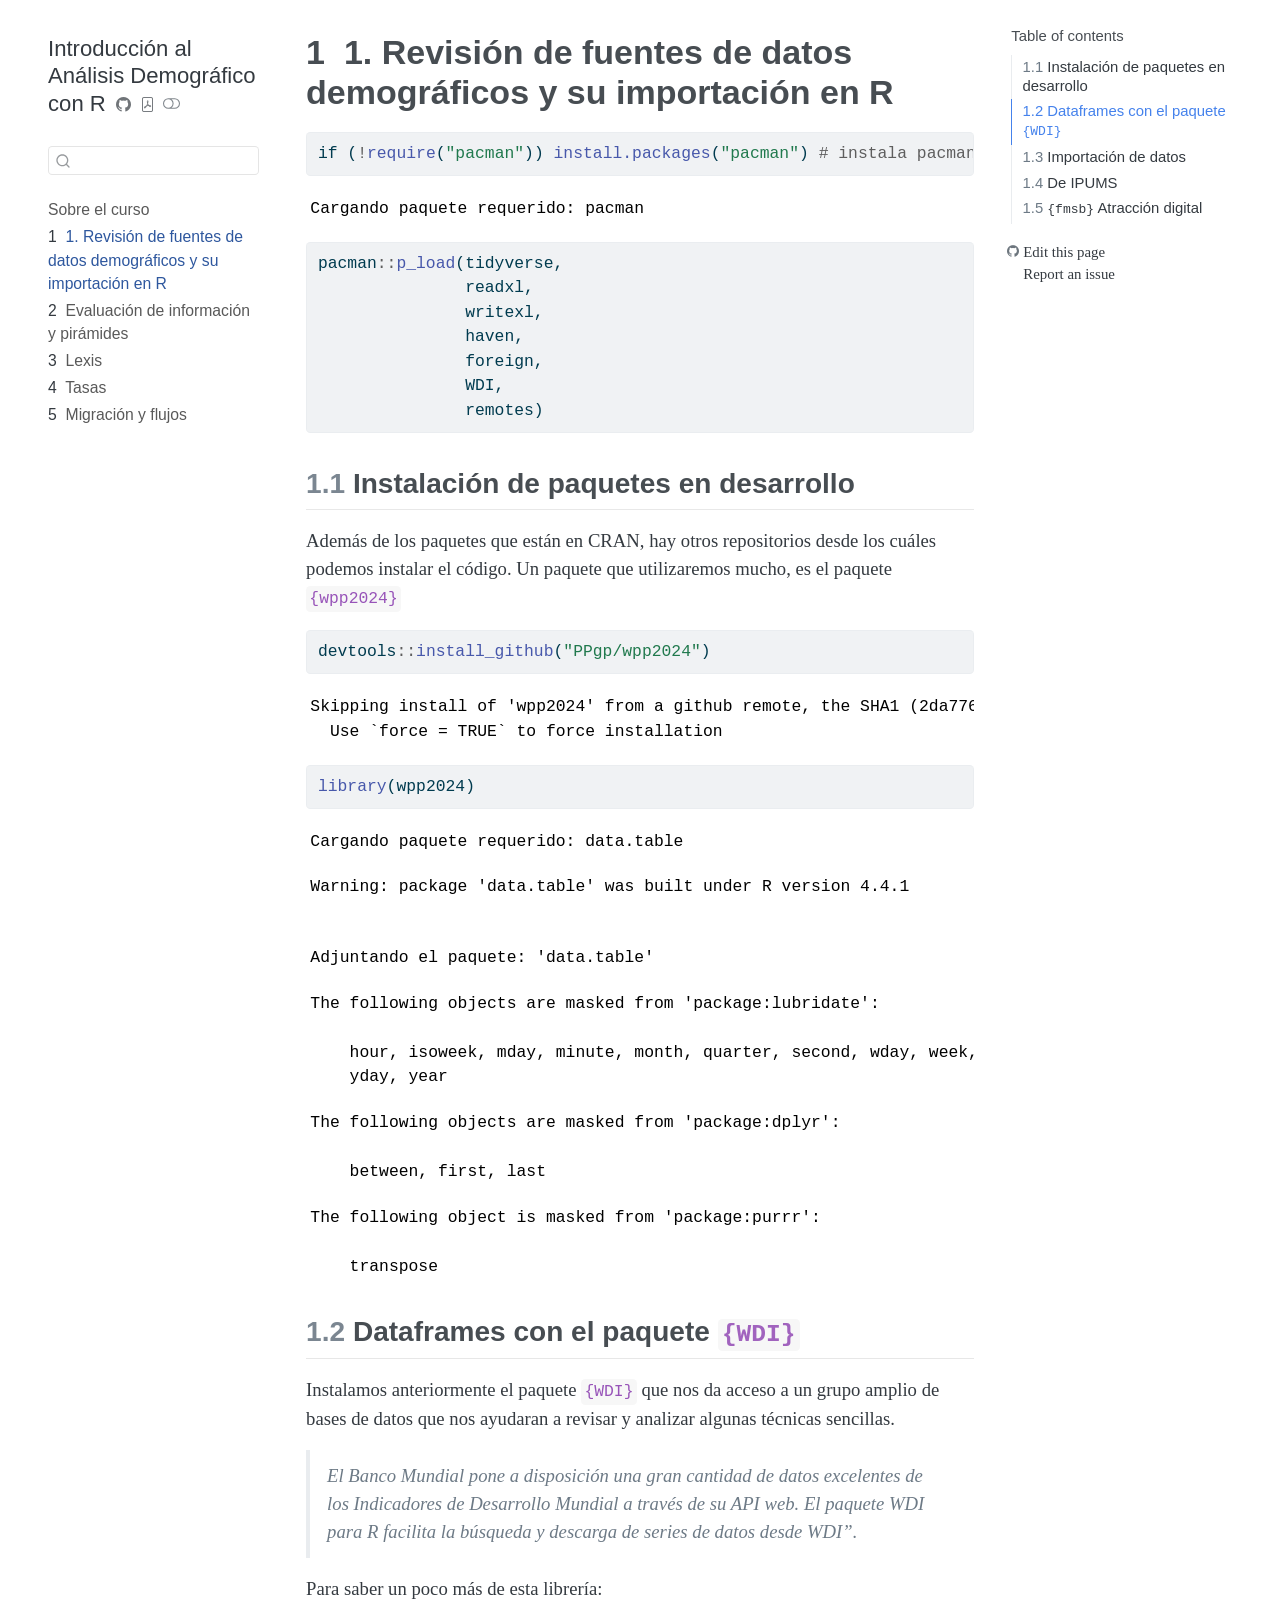
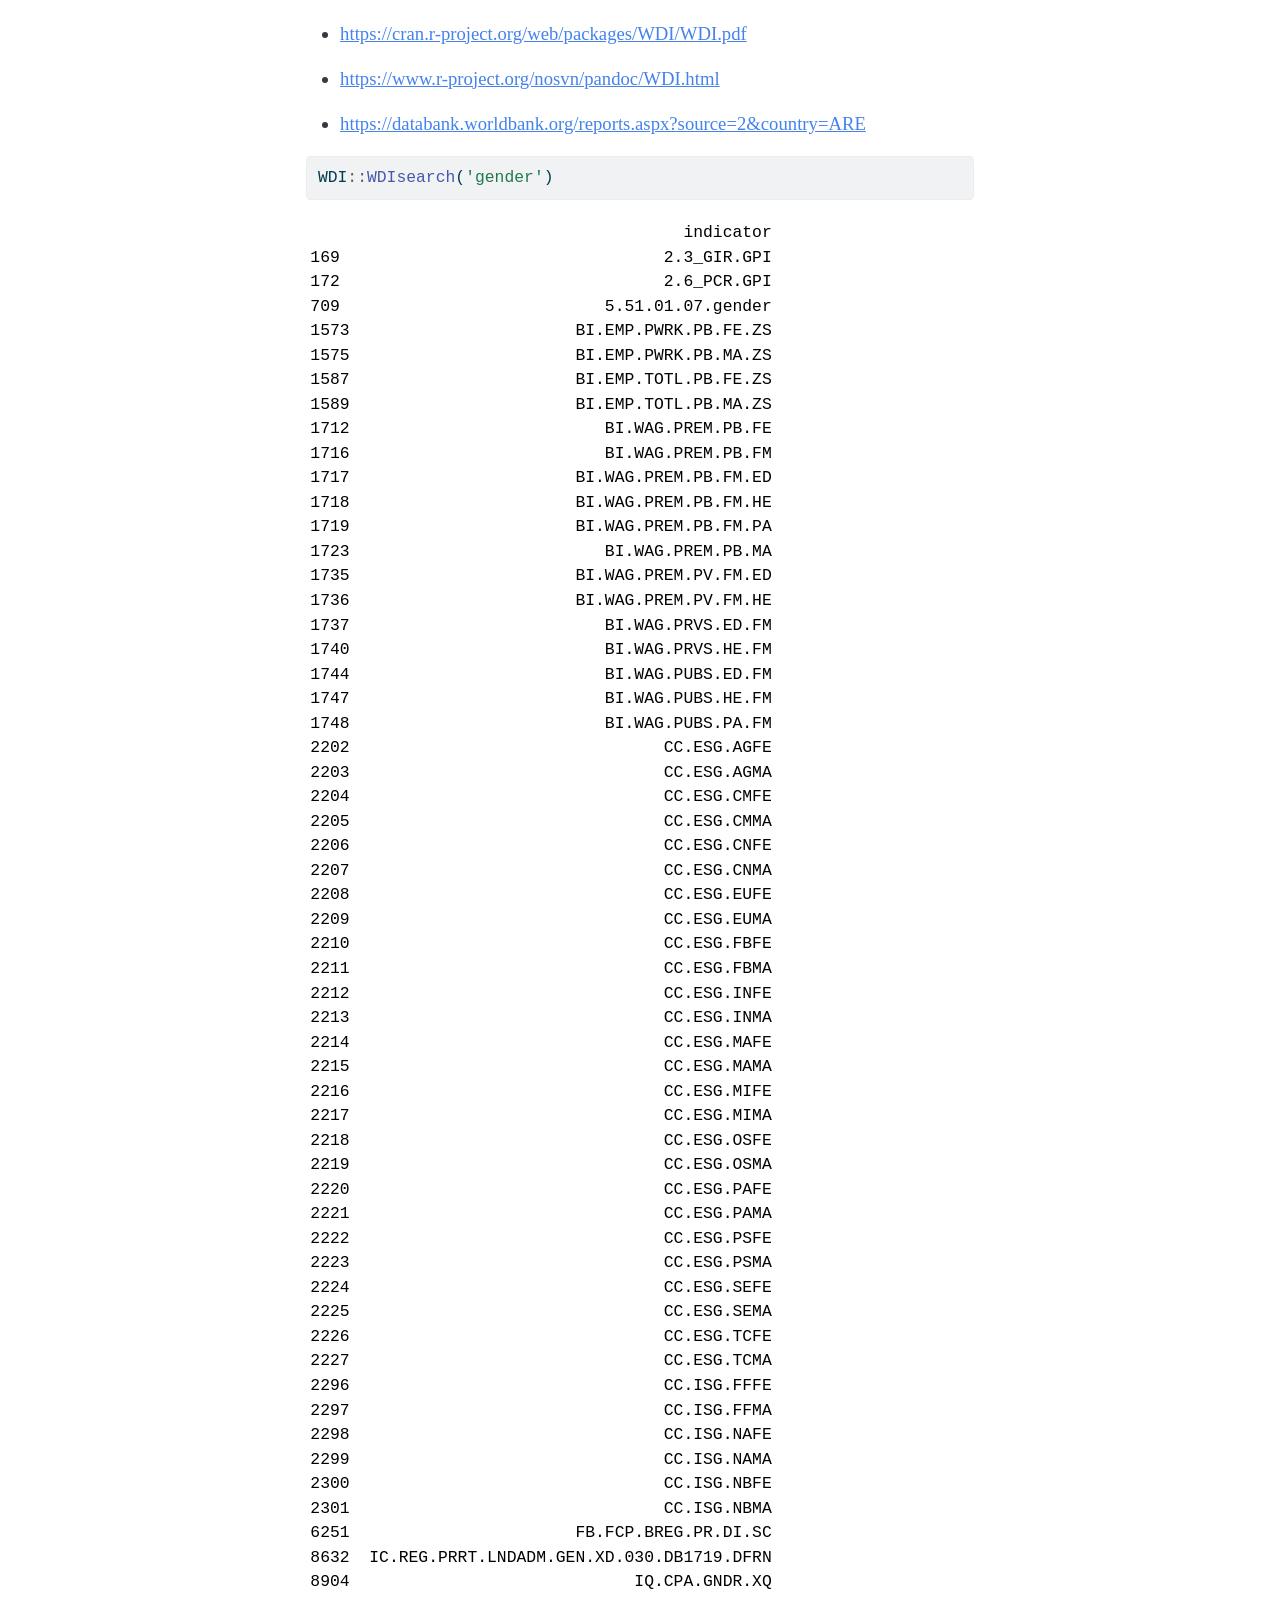
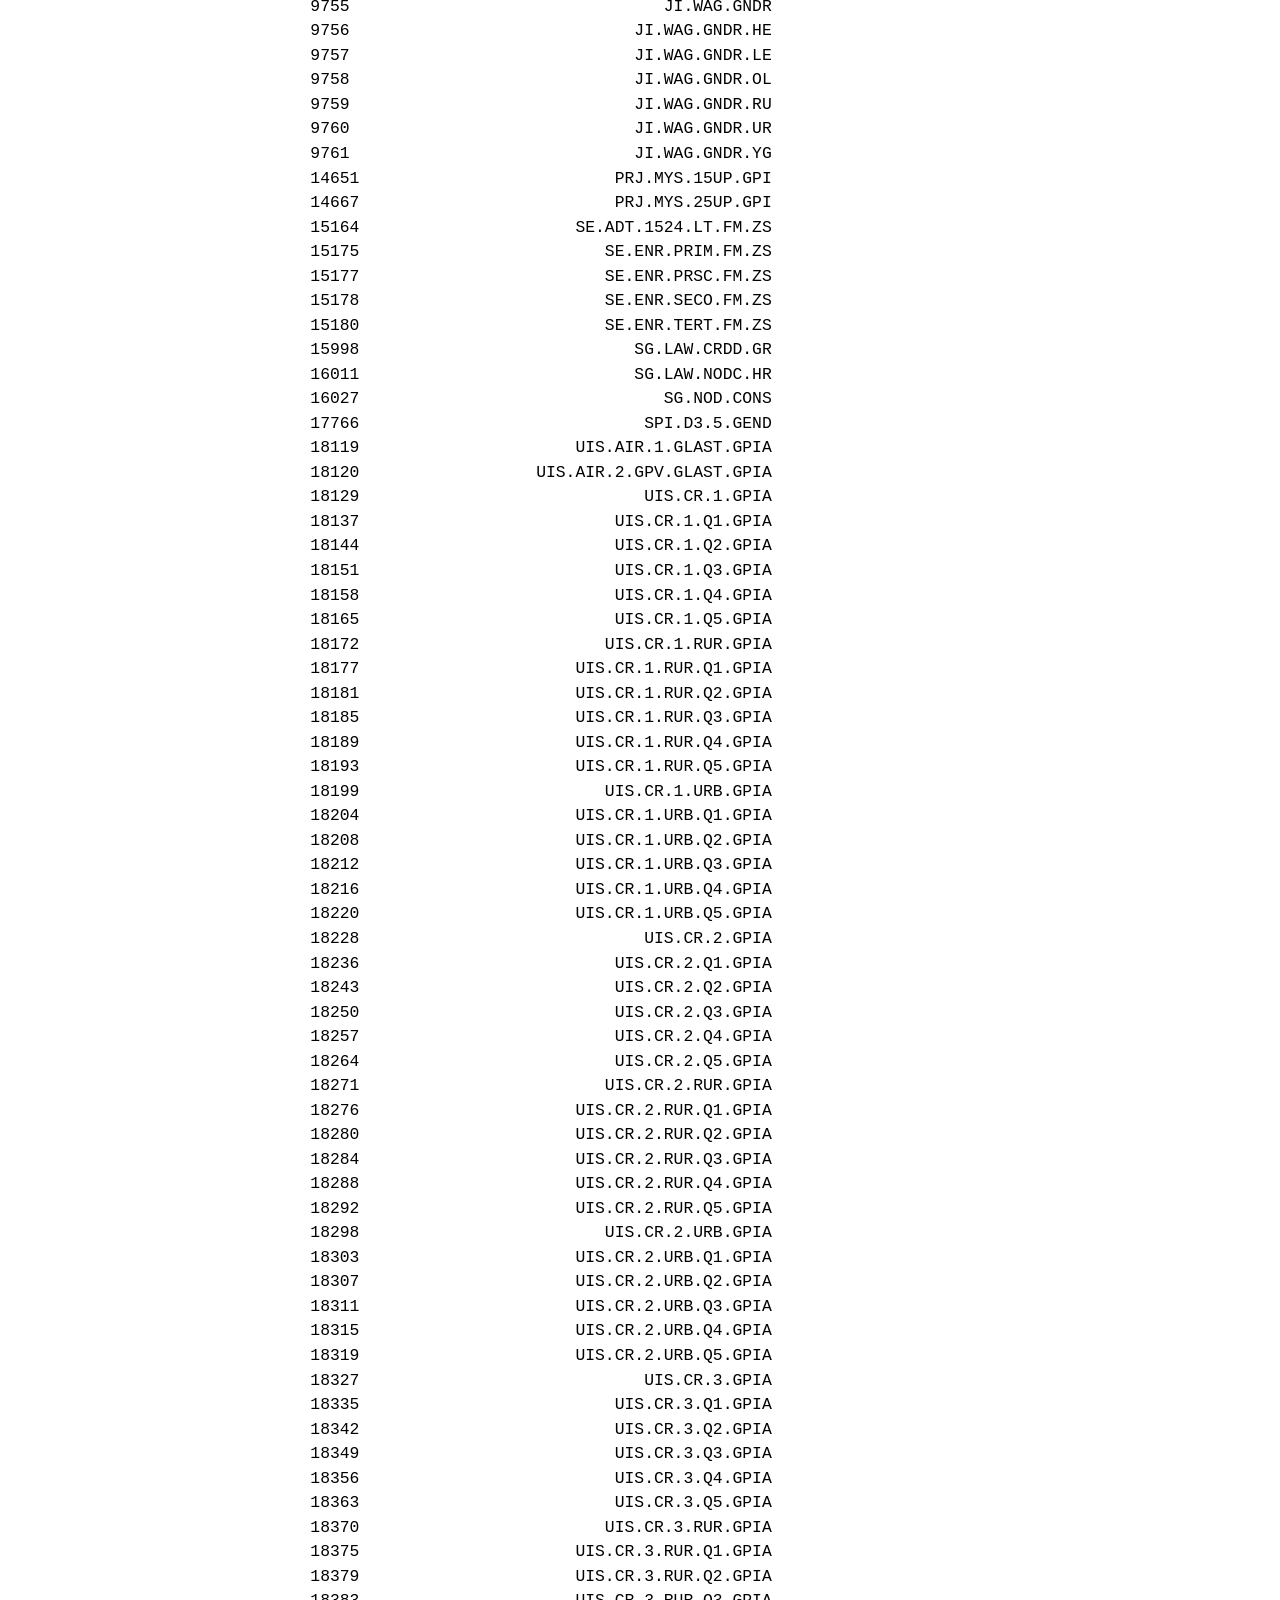
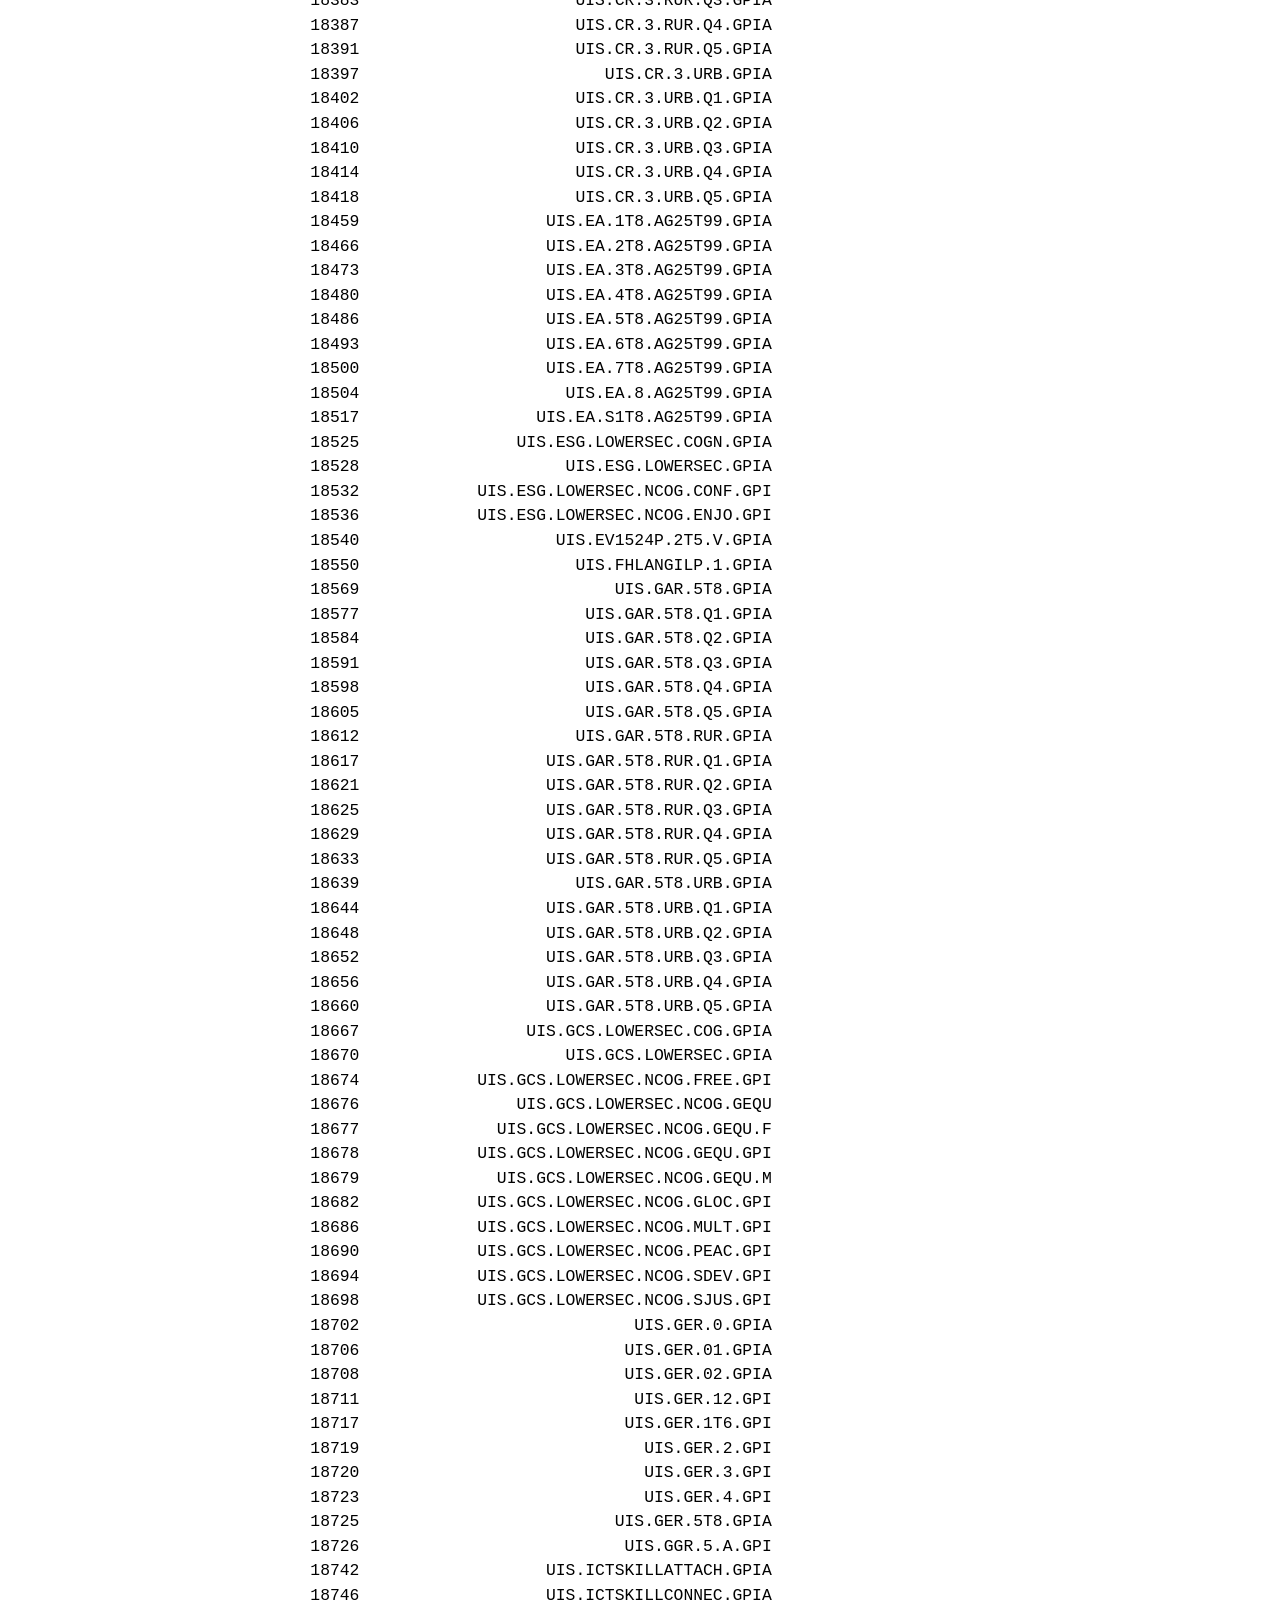
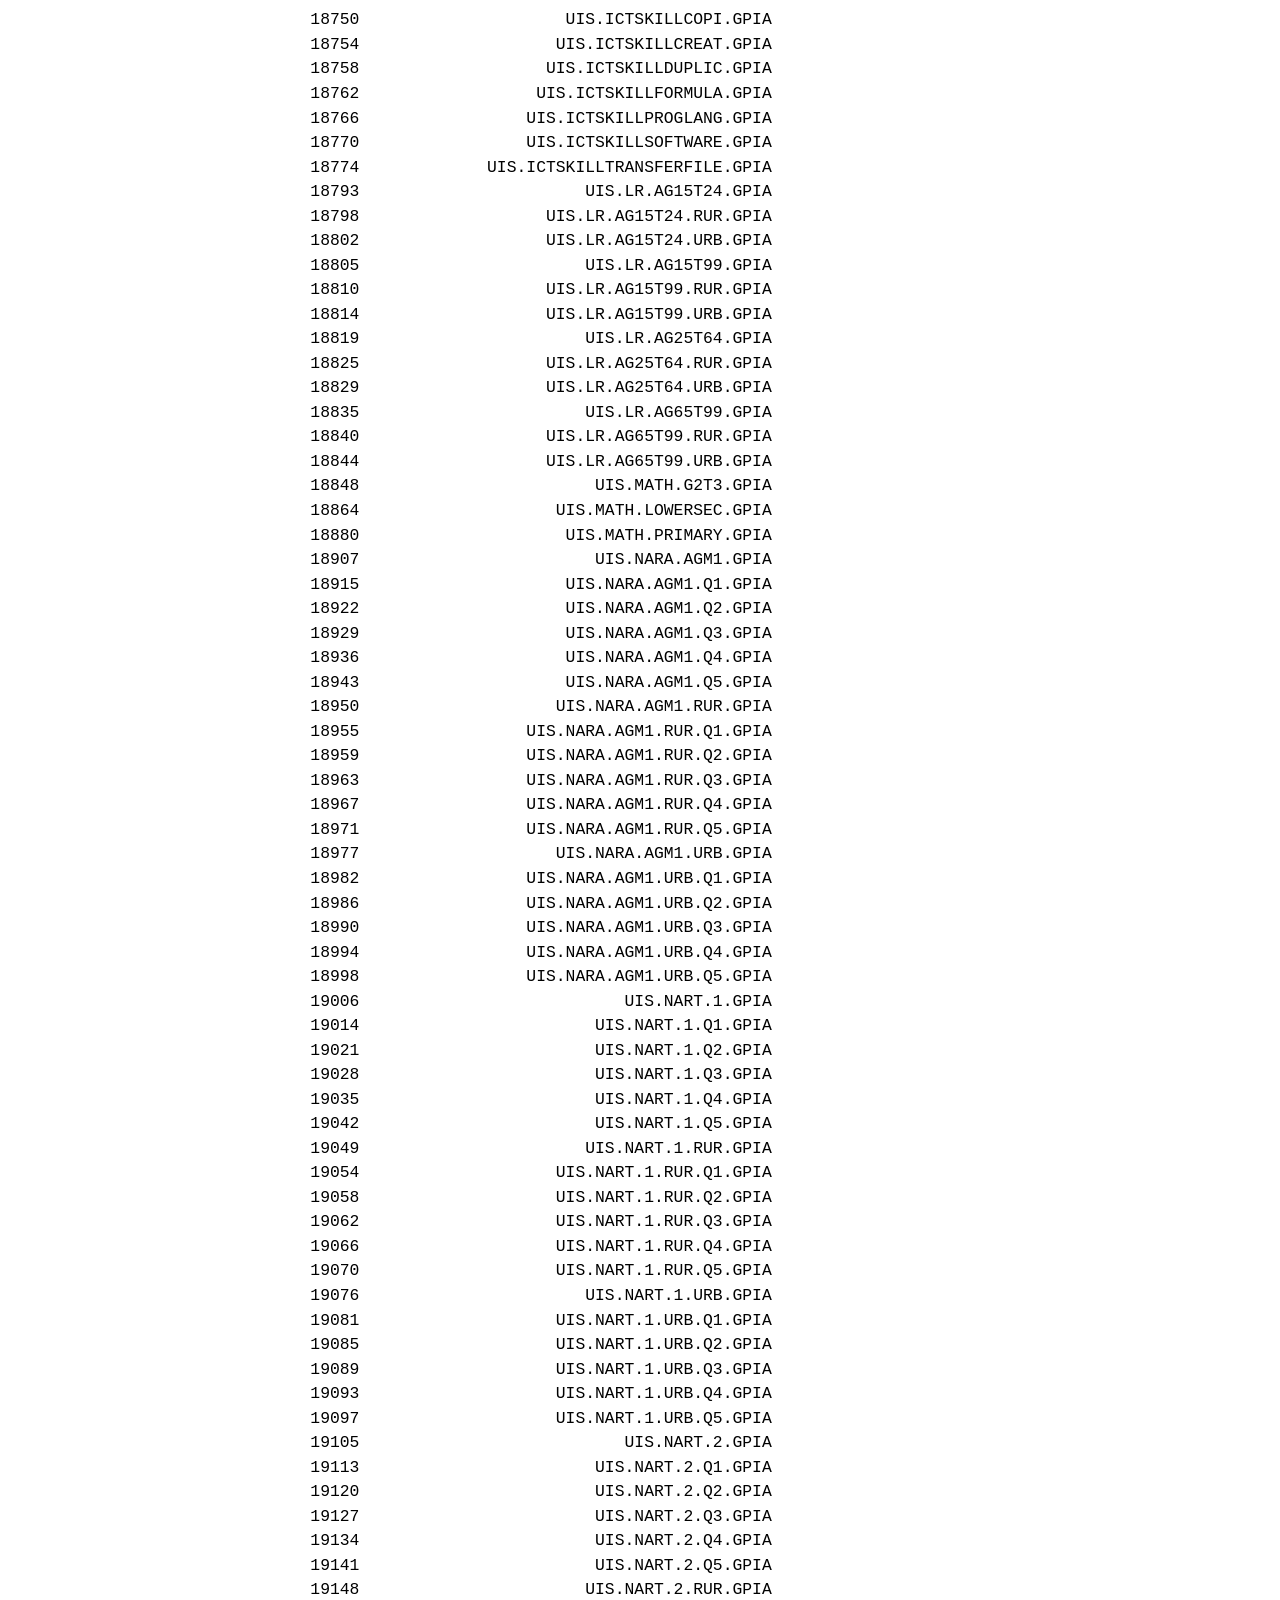
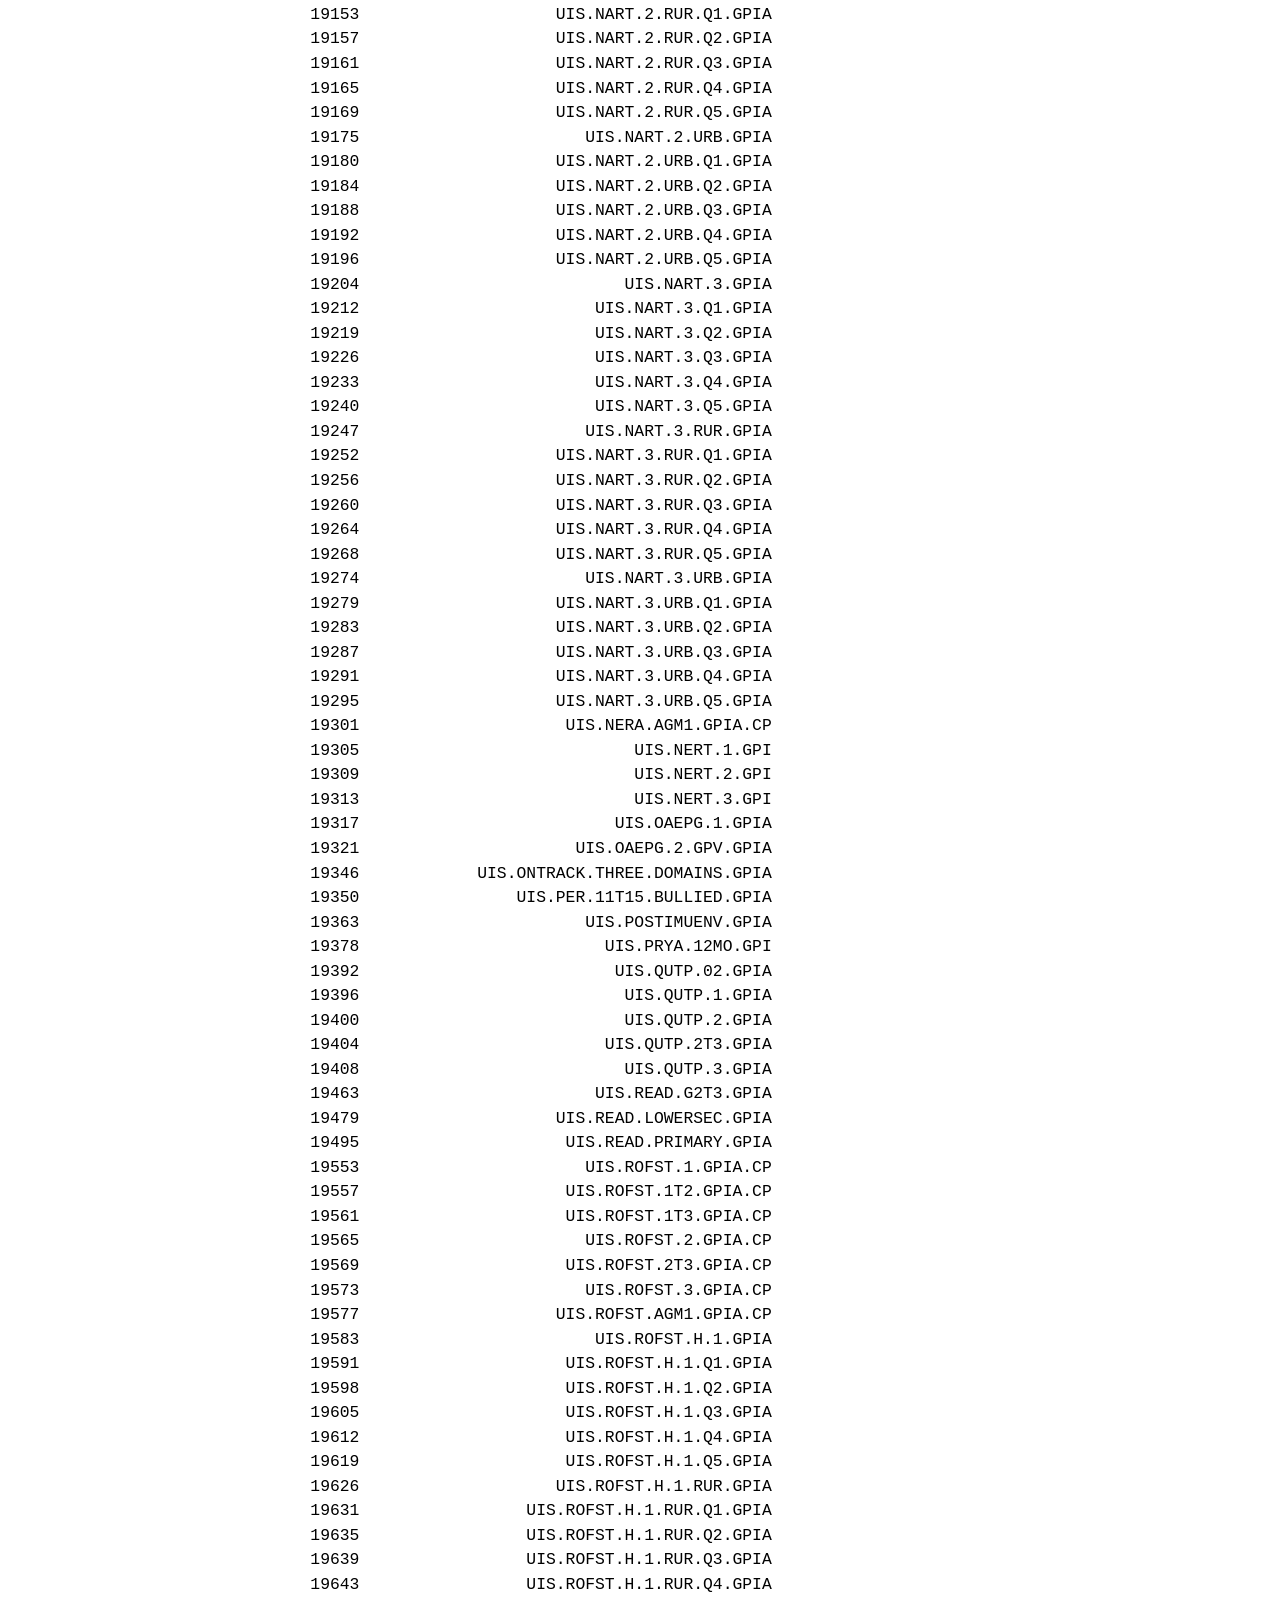
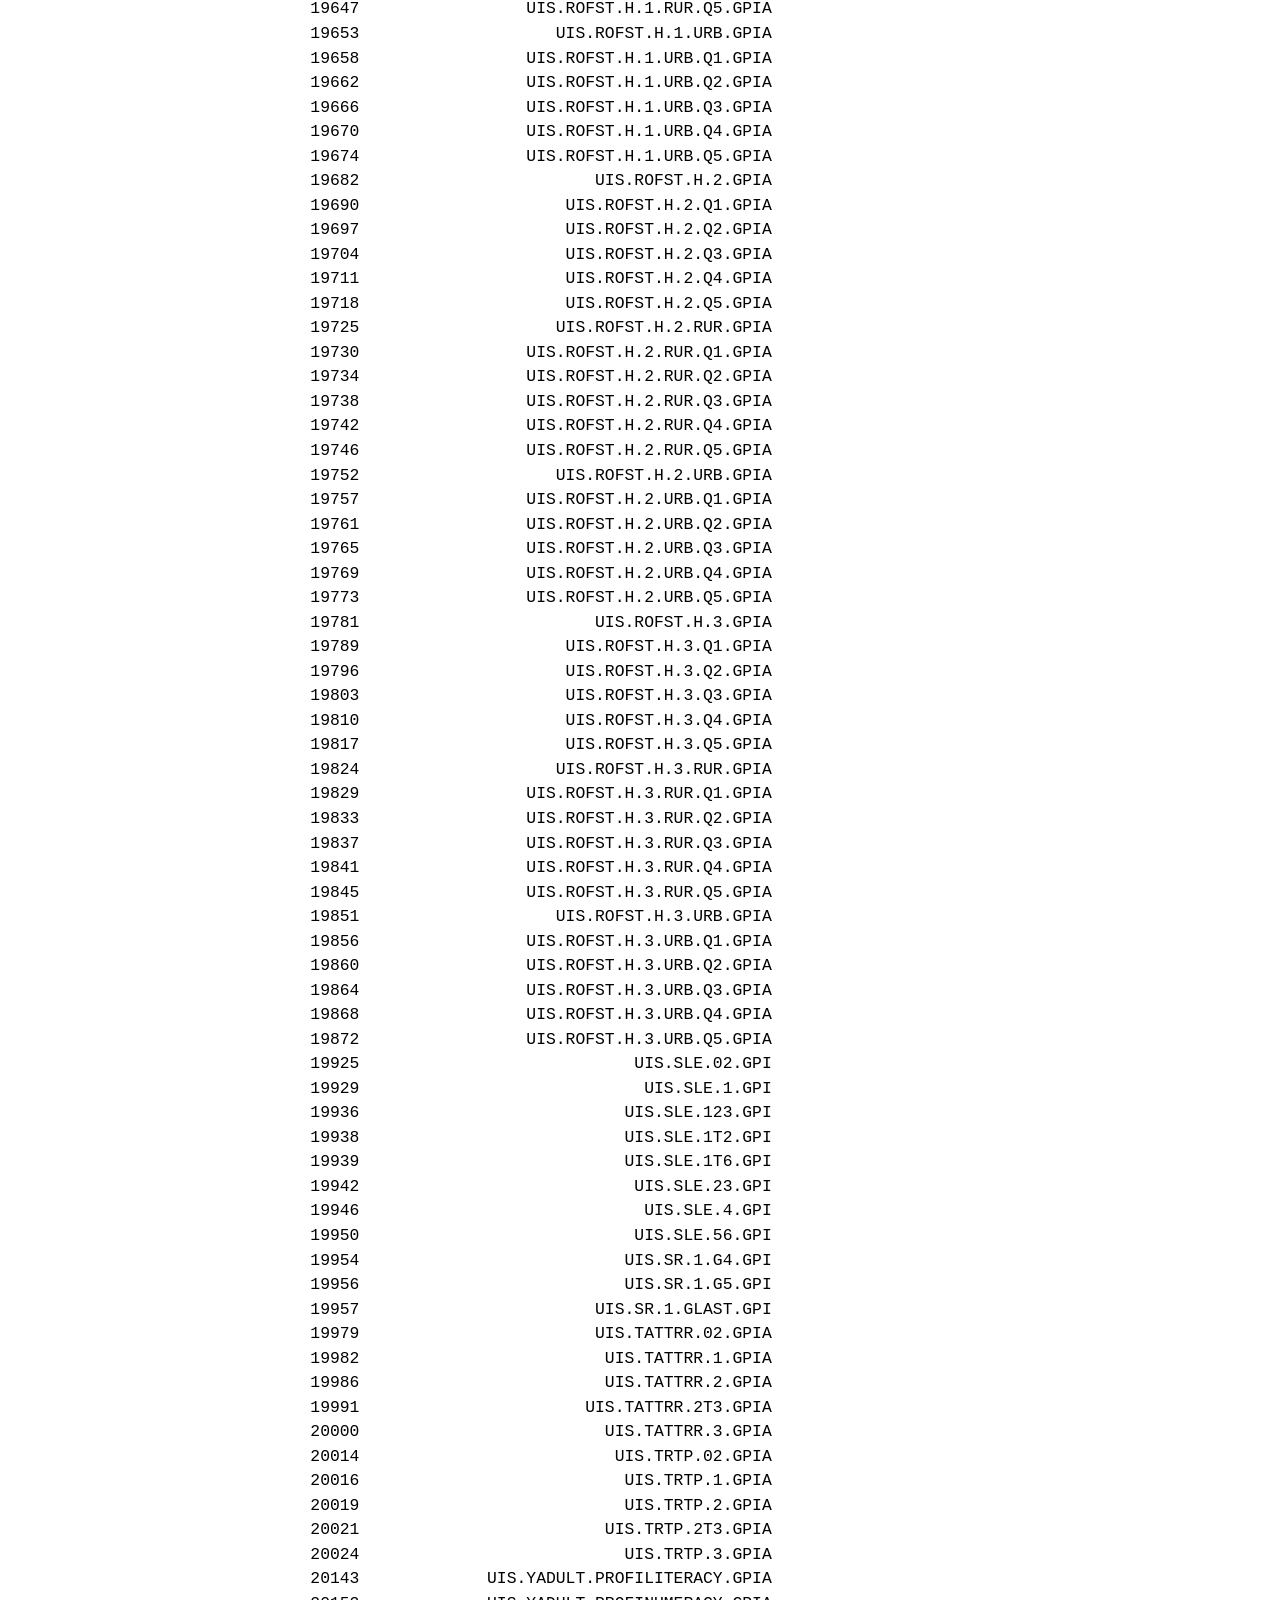
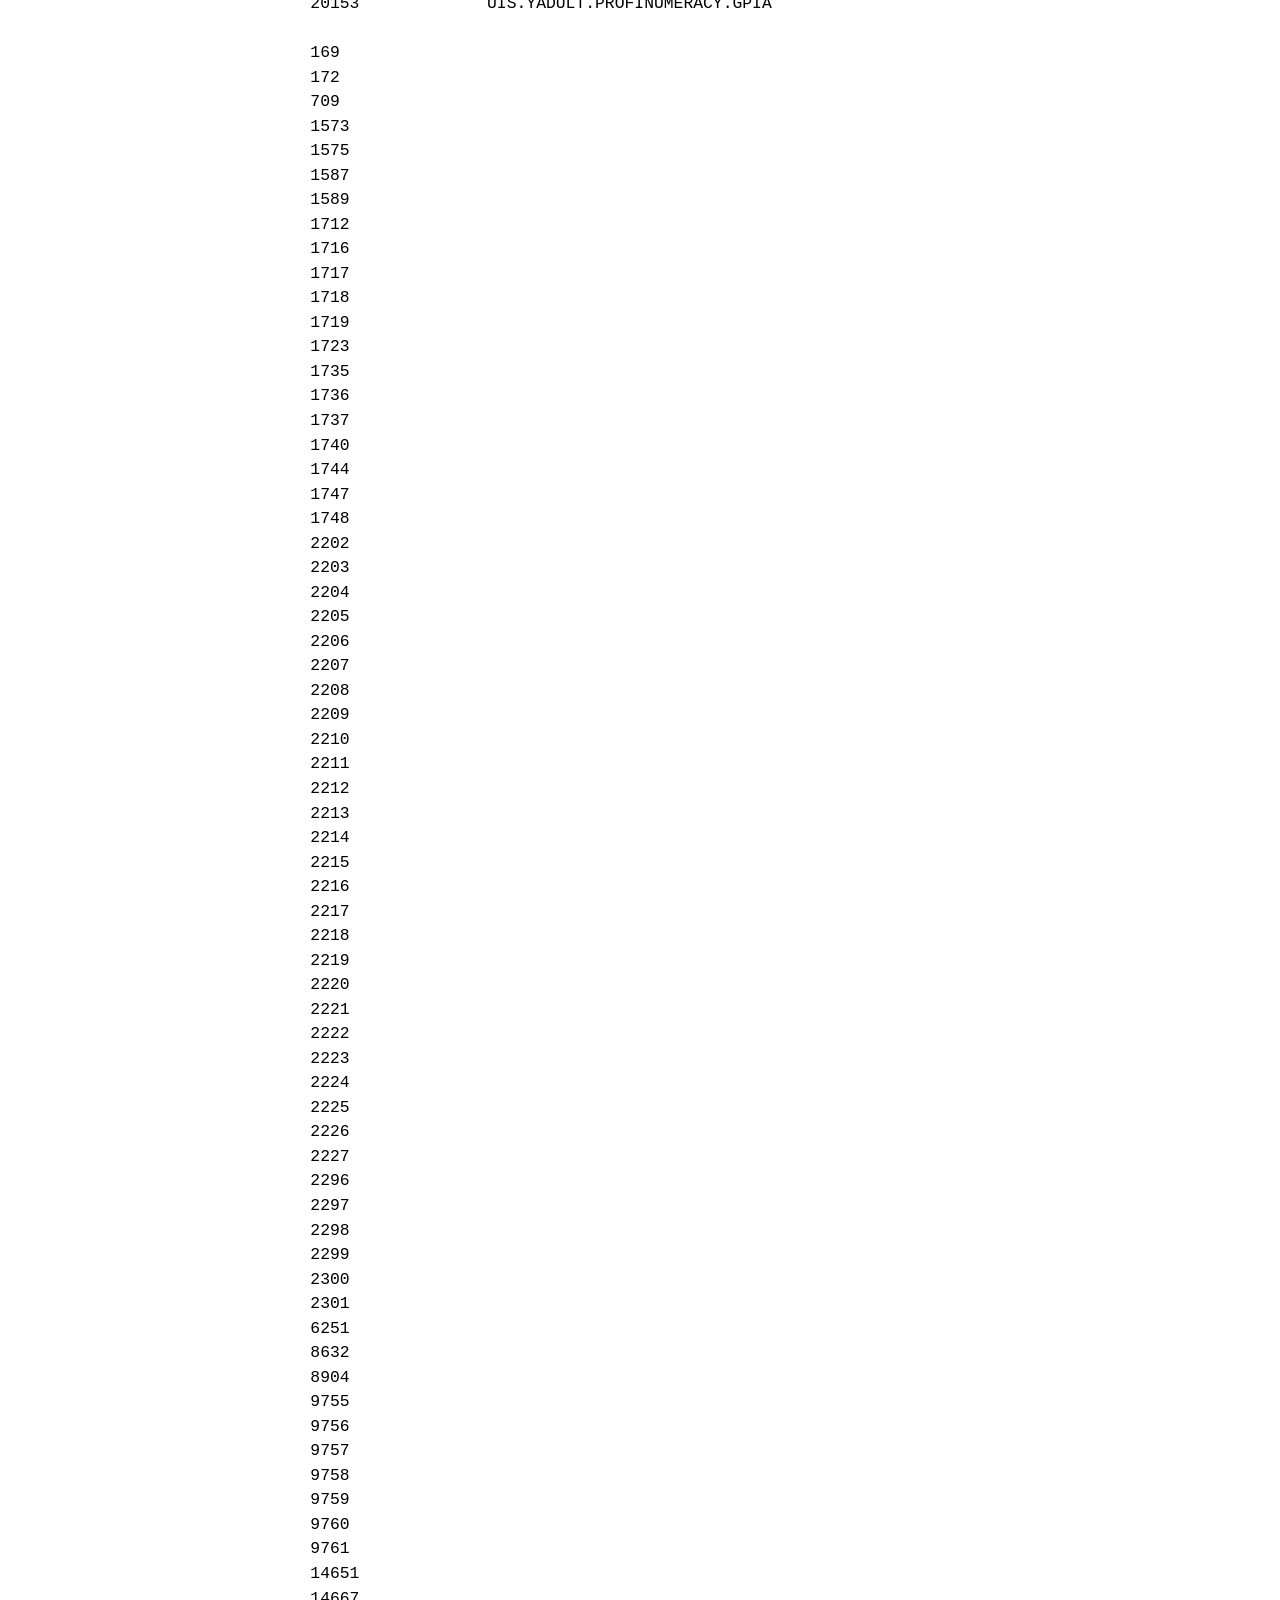
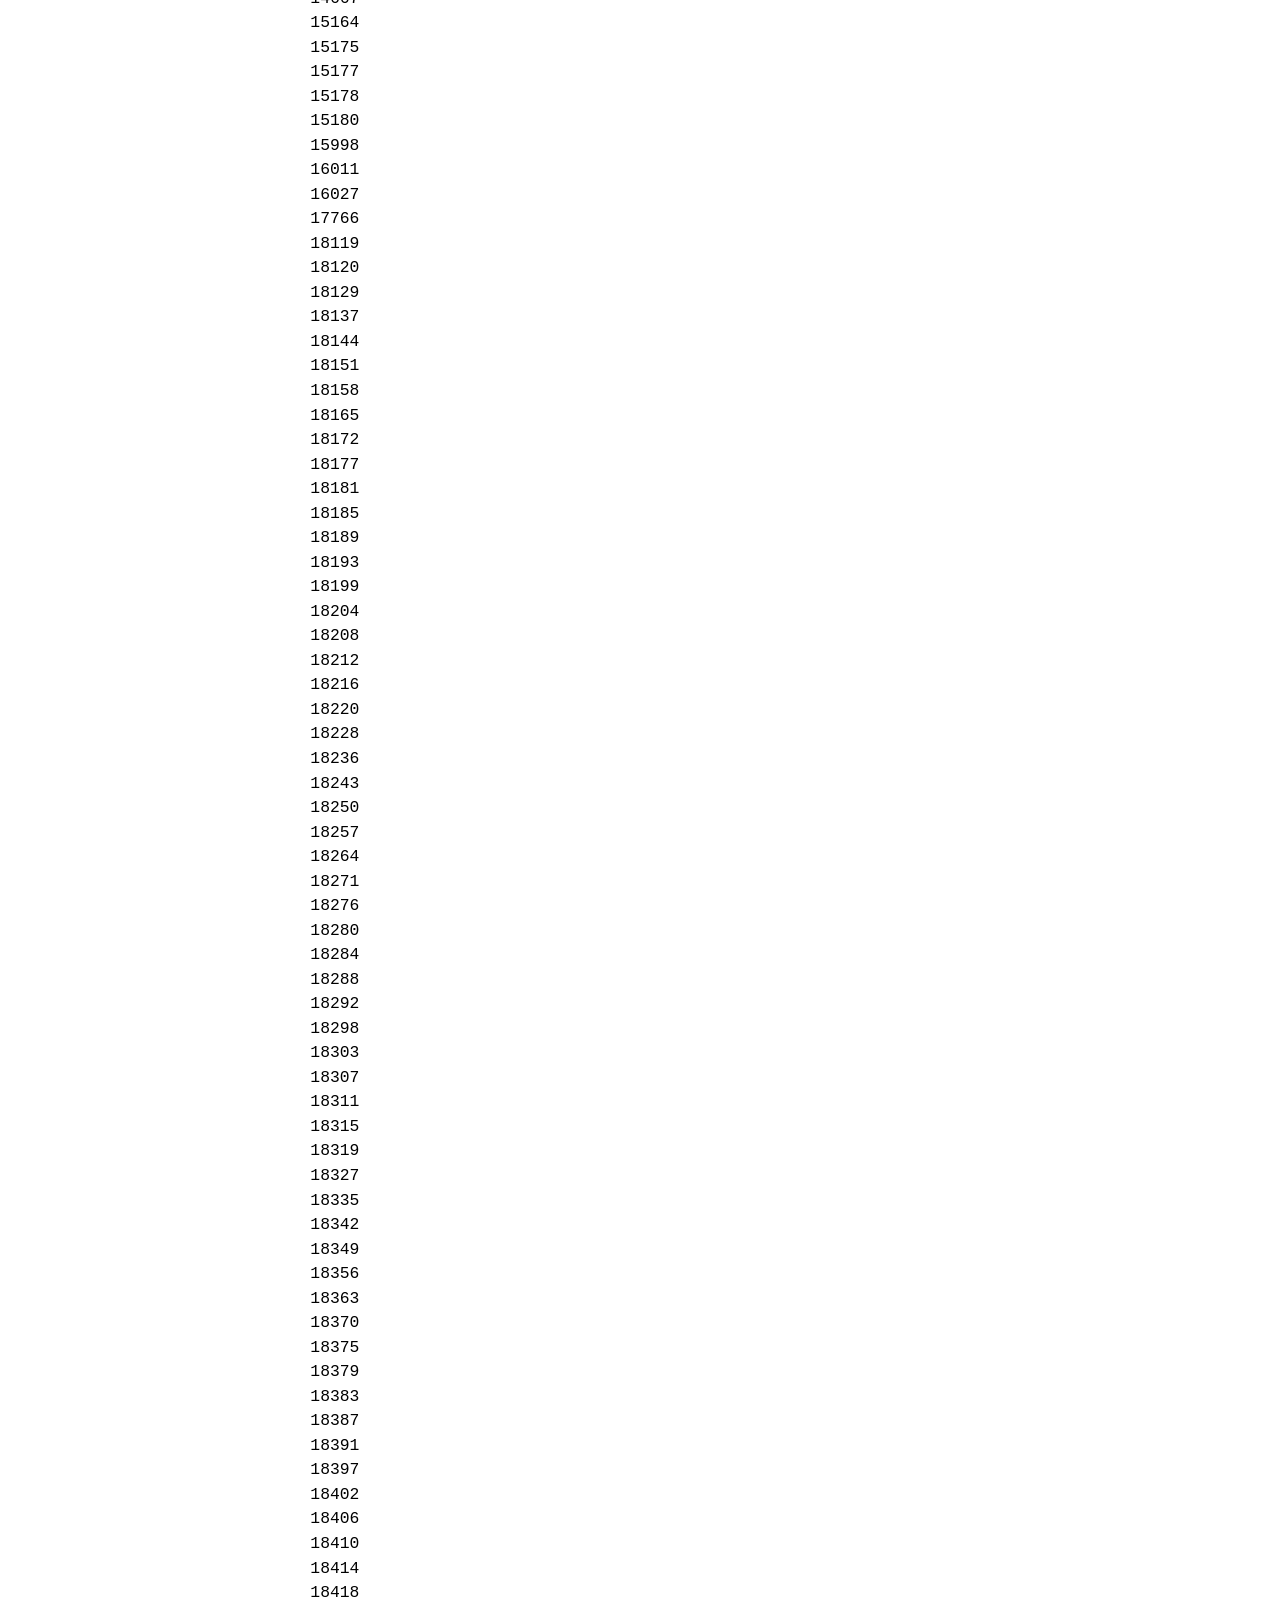
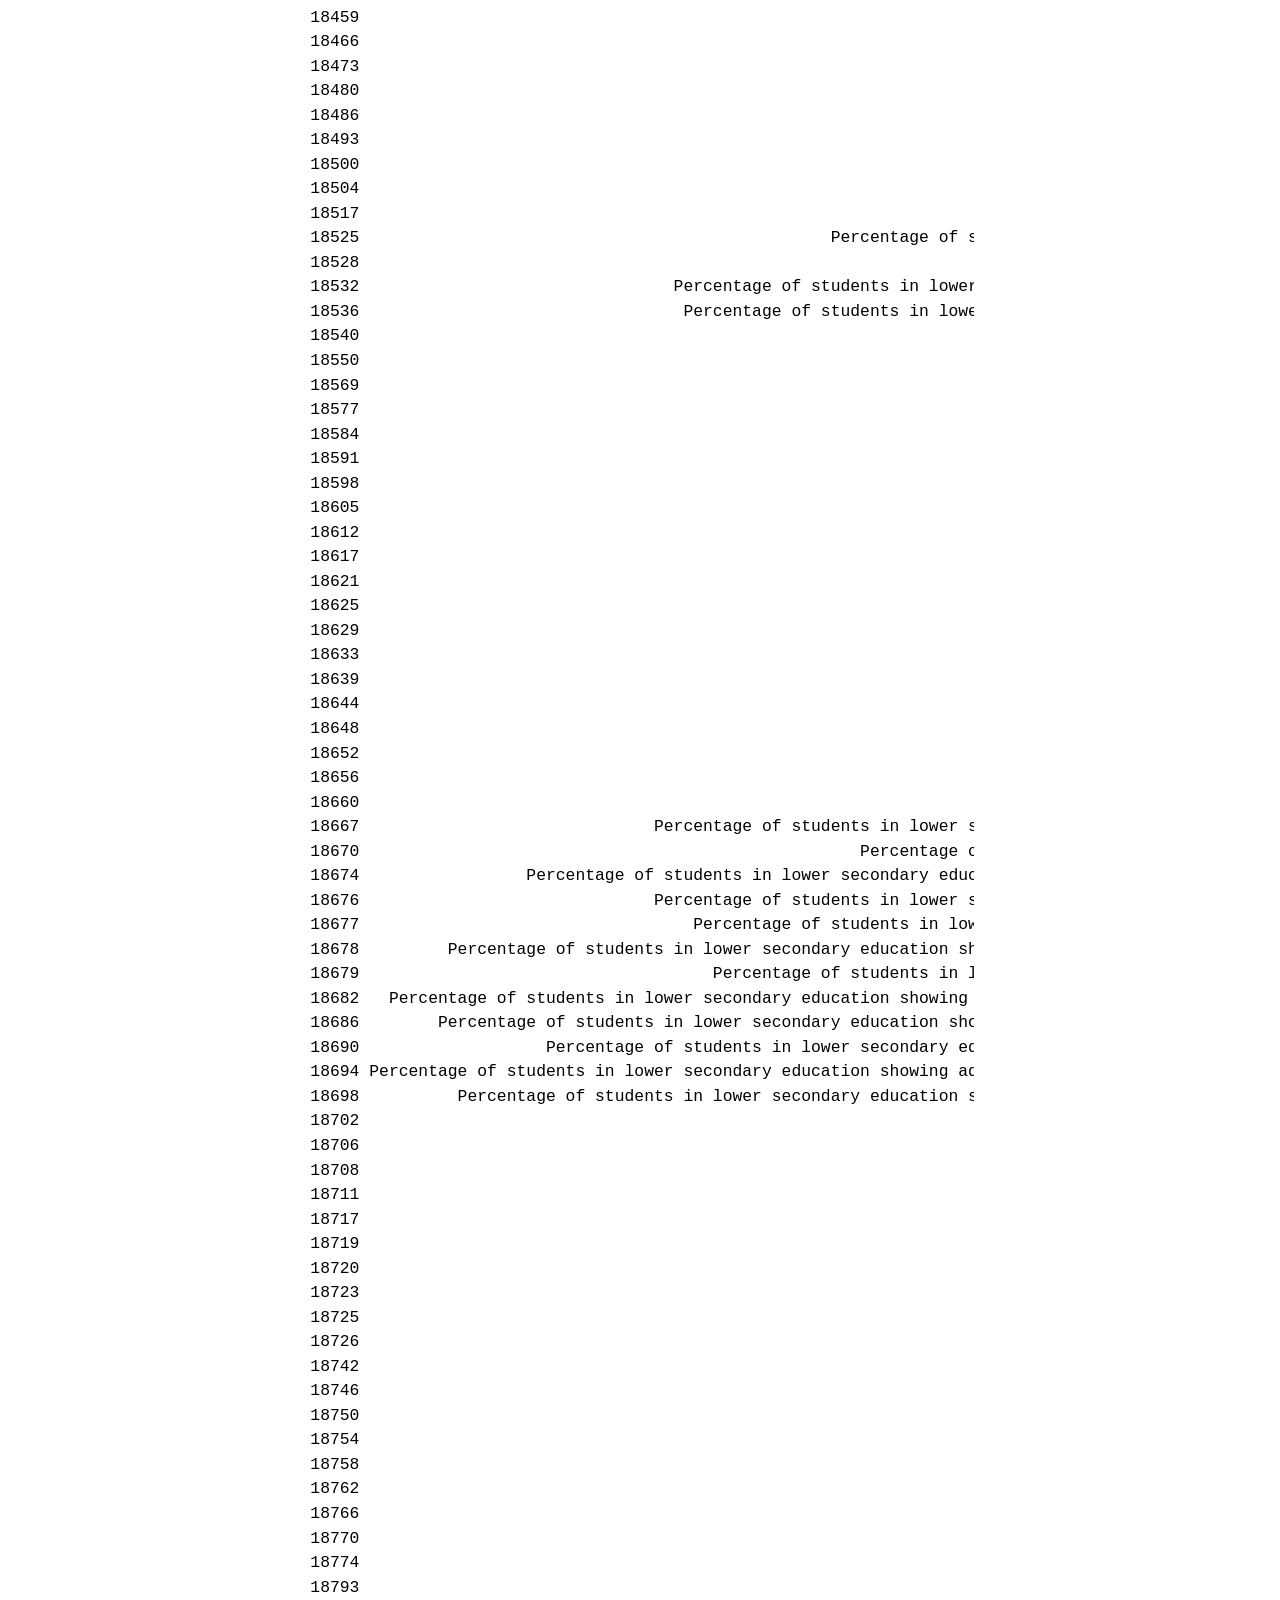
==== commit 070763ac: "final_scripts" ====
--- a/docs/P1.html
+++ b/docs/P1.html
@@ -127,7 +127,7 @@
     <div class="sidebar-title mb-0 py-0">
       <a href="./">Introducción al Análisis Demográfico con R</a> 
         <div class="sidebar-tools-main tools-wide">
-    <a href="https://github.com/aniuxa/r_ad_somede2025" title="Source Code" class="quarto-navigation-tool px-1" aria-label="Source Code"><i class="bi bi-github"></i></a>
+    <a href="https://github.com/aniuxa/r_intro_ad2025/" title="Source Code" class="quarto-navigation-tool px-1" aria-label="Source Code"><i class="bi bi-github"></i></a>
     <a href="./Introducción-al-Análisis-Demográfico-con-R.pdf" title="Download PDF" class="quarto-navigation-tool px-1" aria-label="Download PDF"><i class="bi bi-file-pdf"></i></a>
   <a href="" class="quarto-color-scheme-toggle quarto-navigation-tool  px-1" onclick="window.quartoToggleColorScheme(); return false;" title="Toggle dark mode"><i class="bi"></i></a>
 </div>
@@ -200,7 +200,7 @@
   <li><a href="#momento-de-práctica" id="toc-momento-de-práctica" class="nav-link" data-scroll-target="#momento-de-práctica"><span class="header-section-number">1.5.1</span> Momento de práctica</a></li>
   </ul></li>
   </ul>
-<div class="toc-actions"><div><i class="bi bi-github"></i></div><div class="action-links"><p><a href="https://github.com/aniuxa/r_ad_somede2025/edit/main/P1.qmd" class="toc-action">Edit this page</a></p><p><a href="https://github.com/aniuxa/r_ad_somede2025/issues/new" class="toc-action">Report an issue</a></p></div></div></nav>
+<div class="toc-actions"><div><i class="bi bi-github"></i></div><div class="action-links"><p><a href="https://github.com/aniuxa/r_intro_ad2025/edit/main/P1.qmd" class="toc-action">Edit this page</a></p><p><a href="https://github.com/aniuxa/r_intro_ad2025/issues/new" class="toc-action">Report an issue</a></p></div></div></nav>
     </div>
 <!-- main -->
 <main class="content" id="quarto-document-content">
@@ -241,30 +241,12 @@
 <div class="cell">
 <div class="sourceCode cell-code" id="cb4"><pre class="sourceCode r code-with-copy"><code class="sourceCode r"><span id="cb4-1"><a href="#cb4-1" aria-hidden="true" tabindex="-1"></a>devtools<span class="sc">::</span><span class="fu">install_github</span>(<span class="st">"PPgp/wpp2024"</span>)</span></code><button title="Copy to Clipboard" class="code-copy-button"><i class="bi"></i></button></pre></div>
 <div class="cell-output cell-output-stderr">
-<pre><code>Downloading GitHub repo PPgp/wpp2024@HEAD</code></pre>
-</div>
-<div class="cell-output cell-output-stdout">
-<pre><code>data.table (1.17.4 -&gt; 1.17.6) [CRAN]</code></pre>
-</div>
-<div class="cell-output cell-output-stderr">
-<pre><code>Installing 1 packages: data.table</code></pre>
-</div>
-<div class="cell-output cell-output-stdout">
-<pre><code>
-The downloaded binary packages are in
-    /var/folders/3c/m4ydlb792bv73jm7whyz7sz80000gn/T//Rtmp9h6mZU/downloaded_packages
-── R CMD build ─────────────────────────────────────────────────────────────────
-* checking for file ‘/private/var/folders/3c/m4ydlb792bv73jm7whyz7sz80000gn/T/Rtmp9h6mZU/remotes176f11c15af59/PPgp-wpp2024-2da7768/DESCRIPTION’ ... OK
-* preparing ‘wpp2024’:
-* checking DESCRIPTION meta-information ... OK
-* checking for LF line-endings in source and make files and shell scripts
-* checking for empty or unneeded directories
-* looking to see if a ‘data/datalist’ file should be added
-* building ‘wpp2024_1.1-3.tar.gz’</code></pre>
-</div>
-</div>
-<div class="cell">
-<div class="sourceCode cell-code" id="cb9"><pre class="sourceCode r code-with-copy"><code class="sourceCode r"><span id="cb9-1"><a href="#cb9-1" aria-hidden="true" tabindex="-1"></a><span class="fu">library</span>(wpp2024)</span></code><button title="Copy to Clipboard" class="code-copy-button"><i class="bi"></i></button></pre></div>
+<pre><code>Skipping install of 'wpp2024' from a github remote, the SHA1 (2da7768a) has not changed since last install.
+  Use `force = TRUE` to force installation</code></pre>
+</div>
+</div>
+<div class="cell">
+<div class="sourceCode cell-code" id="cb6"><pre class="sourceCode r code-with-copy"><code class="sourceCode r"><span id="cb6-1"><a href="#cb6-1" aria-hidden="true" tabindex="-1"></a><span class="fu">library</span>(wpp2024)</span></code><button title="Copy to Clipboard" class="code-copy-button"><i class="bi"></i></button></pre></div>
 <div class="cell-output cell-output-stderr">
 <pre><code>Cargando paquete requerido: data.table</code></pre>
 </div>
@@ -306,7 +288,7 @@
 <li><p><a href="https://databank.worldbank.org/reports.aspx?source=2&amp;country=ARE" class="uri">https://databank.worldbank.org/reports.aspx?source=2&amp;country=ARE</a></p></li>
 </ul>
 <div class="cell">
-<div class="sourceCode cell-code" id="cb16"><pre class="sourceCode r code-with-copy"><code class="sourceCode r"><span id="cb16-1"><a href="#cb16-1" aria-hidden="true" tabindex="-1"></a>WDI<span class="sc">::</span><span class="fu">WDIsearch</span>(<span class="st">'gender'</span>)</span></code><button title="Copy to Clipboard" class="code-copy-button"><i class="bi"></i></button></pre></div>
+<div class="sourceCode cell-code" id="cb13"><pre class="sourceCode r code-with-copy"><code class="sourceCode r"><span id="cb13-1"><a href="#cb13-1" aria-hidden="true" tabindex="-1"></a>WDI<span class="sc">::</span><span class="fu">WDIsearch</span>(<span class="st">'gender'</span>)</span></code><button title="Copy to Clipboard" class="code-copy-button"><i class="bi"></i></button></pre></div>
 <div class="cell-output cell-output-stdout">
 <pre><code>                                      indicator
 169                                 2.3_GIR.GPI
@@ -1077,12 +1059,12 @@
 </div>
 </div>
 <div class="cell">
-<div class="sourceCode cell-code" id="cb18"><pre class="sourceCode r code-with-copy"><code class="sourceCode r"><span id="cb18-1"><a href="#cb18-1" aria-hidden="true" tabindex="-1"></a>WDI<span class="sc">::</span><span class="fu">WDI</span>(<span class="at">country =</span> <span class="st">"MX"</span>,</span>
-<span id="cb18-2"><a href="#cb18-2" aria-hidden="true" tabindex="-1"></a>    <span class="at">indicator =</span> <span class="st">"SP.POP.TOTL"</span>,</span>
-<span id="cb18-3"><a href="#cb18-3" aria-hidden="true" tabindex="-1"></a>    <span class="at">start =</span> <span class="dv">2000</span>,</span>
-<span id="cb18-4"><a href="#cb18-4" aria-hidden="true" tabindex="-1"></a>    <span class="at">end =</span> <span class="dv">2024</span>,</span>
-<span id="cb18-5"><a href="#cb18-5" aria-hidden="true" tabindex="-1"></a>    <span class="at">extra =</span> <span class="cn">FALSE</span>,</span>
-<span id="cb18-6"><a href="#cb18-6" aria-hidden="true" tabindex="-1"></a>    <span class="at">cache =</span> <span class="cn">NULL</span>)</span></code><button title="Copy to Clipboard" class="code-copy-button"><i class="bi"></i></button></pre></div>
+<div class="sourceCode cell-code" id="cb15"><pre class="sourceCode r code-with-copy"><code class="sourceCode r"><span id="cb15-1"><a href="#cb15-1" aria-hidden="true" tabindex="-1"></a>WDI<span class="sc">::</span><span class="fu">WDI</span>(<span class="at">country =</span> <span class="st">"MX"</span>,</span>
+<span id="cb15-2"><a href="#cb15-2" aria-hidden="true" tabindex="-1"></a>    <span class="at">indicator =</span> <span class="st">"SP.POP.TOTL"</span>,</span>
+<span id="cb15-3"><a href="#cb15-3" aria-hidden="true" tabindex="-1"></a>    <span class="at">start =</span> <span class="dv">2000</span>,</span>
+<span id="cb15-4"><a href="#cb15-4" aria-hidden="true" tabindex="-1"></a>    <span class="at">end =</span> <span class="dv">2024</span>,</span>
+<span id="cb15-5"><a href="#cb15-5" aria-hidden="true" tabindex="-1"></a>    <span class="at">extra =</span> <span class="cn">FALSE</span>,</span>
+<span id="cb15-6"><a href="#cb15-6" aria-hidden="true" tabindex="-1"></a>    <span class="at">cache =</span> <span class="cn">NULL</span>)</span></code><button title="Copy to Clipboard" class="code-copy-button"><i class="bi"></i></button></pre></div>
 <div class="cell-output cell-output-stdout">
 <pre><code>   country iso2c iso3c year SP.POP.TOTL
 1   Mexico    MX   MEX 2024          NA
@@ -1114,38 +1096,38 @@
 </div>
 <p>Esta información la podemos guardar en un objeto. En este caso mejor pediremos un solo país:</p>
 <div class="cell">
-<div class="sourceCode cell-code" id="cb20"><pre class="sourceCode r code-with-copy"><code class="sourceCode r"><span id="cb20-1"><a href="#cb20-1" aria-hidden="true" tabindex="-1"></a>pop <span class="ot">&lt;-</span> WDI<span class="sc">::</span><span class="fu">WDI</span>(<span class="at">country =</span> <span class="st">"MX"</span>,</span>
-<span id="cb20-2"><a href="#cb20-2" aria-hidden="true" tabindex="-1"></a>               <span class="at">indicator =</span> <span class="st">"SP.POP.TOTL"</span>,</span>
-<span id="cb20-3"><a href="#cb20-3" aria-hidden="true" tabindex="-1"></a>               <span class="at">start =</span> <span class="dv">1990</span>,</span>
-<span id="cb20-4"><a href="#cb20-4" aria-hidden="true" tabindex="-1"></a>               <span class="at">end =</span> <span class="dv">2023</span>)</span></code><button title="Copy to Clipboard" class="code-copy-button"><i class="bi"></i></button></pre></div>
+<div class="sourceCode cell-code" id="cb17"><pre class="sourceCode r code-with-copy"><code class="sourceCode r"><span id="cb17-1"><a href="#cb17-1" aria-hidden="true" tabindex="-1"></a>pop <span class="ot">&lt;-</span> WDI<span class="sc">::</span><span class="fu">WDI</span>(<span class="at">country =</span> <span class="st">"MX"</span>,</span>
+<span id="cb17-2"><a href="#cb17-2" aria-hidden="true" tabindex="-1"></a>               <span class="at">indicator =</span> <span class="st">"SP.POP.TOTL"</span>,</span>
+<span id="cb17-3"><a href="#cb17-3" aria-hidden="true" tabindex="-1"></a>               <span class="at">start =</span> <span class="dv">1990</span>,</span>
+<span id="cb17-4"><a href="#cb17-4" aria-hidden="true" tabindex="-1"></a>               <span class="at">end =</span> <span class="dv">2023</span>)</span></code><button title="Copy to Clipboard" class="code-copy-button"><i class="bi"></i></button></pre></div>
 </div>
 <p>Vamos a revisar nuestro objeto:</p>
 <div class="cell">
-<div class="sourceCode cell-code" id="cb21"><pre class="sourceCode r code-with-copy"><code class="sourceCode r"><span id="cb21-1"><a href="#cb21-1" aria-hidden="true" tabindex="-1"></a><span class="fu">class</span>(pop)</span></code><button title="Copy to Clipboard" class="code-copy-button"><i class="bi"></i></button></pre></div>
+<div class="sourceCode cell-code" id="cb18"><pre class="sourceCode r code-with-copy"><code class="sourceCode r"><span id="cb18-1"><a href="#cb18-1" aria-hidden="true" tabindex="-1"></a><span class="fu">class</span>(pop)</span></code><button title="Copy to Clipboard" class="code-copy-button"><i class="bi"></i></button></pre></div>
 <div class="cell-output cell-output-stdout">
 <pre><code>[1] "data.frame"</code></pre>
 </div>
 </div>
 <p>Veamos y conozcamos la función <code>plot()</code></p>
 <div class="cell">
-<div class="sourceCode cell-code" id="cb23"><pre class="sourceCode r code-with-copy"><code class="sourceCode r"><span id="cb23-1"><a href="#cb23-1" aria-hidden="true" tabindex="-1"></a><span class="fu">plot</span>(pop<span class="sc">$</span>SP.POP.TOTL)</span></code><button title="Copy to Clipboard" class="code-copy-button"><i class="bi"></i></button></pre></div>
+<div class="sourceCode cell-code" id="cb20"><pre class="sourceCode r code-with-copy"><code class="sourceCode r"><span id="cb20-1"><a href="#cb20-1" aria-hidden="true" tabindex="-1"></a><span class="fu">plot</span>(pop<span class="sc">$</span>SP.POP.TOTL)</span></code><button title="Copy to Clipboard" class="code-copy-button"><i class="bi"></i></button></pre></div>
 <div class="cell-output-display">
 <p><img src="P1_files/figure-html/unnamed-chunk-8-1.png" class="img-fluid" width="672"></p>
 </div>
 </div>
 <p>Este no es el mejor gráfico.</p>
 <div class="cell">
-<div class="sourceCode cell-code" id="cb24"><pre class="sourceCode r code-with-copy"><code class="sourceCode r"><span id="cb24-1"><a href="#cb24-1" aria-hidden="true" tabindex="-1"></a><span class="fu">plot</span>(pop<span class="sc">$</span>year, pop<span class="sc">$</span>SP.POP.TOTL)</span></code><button title="Copy to Clipboard" class="code-copy-button"><i class="bi"></i></button></pre></div>
+<div class="sourceCode cell-code" id="cb21"><pre class="sourceCode r code-with-copy"><code class="sourceCode r"><span id="cb21-1"><a href="#cb21-1" aria-hidden="true" tabindex="-1"></a><span class="fu">plot</span>(pop<span class="sc">$</span>year, pop<span class="sc">$</span>SP.POP.TOTL)</span></code><button title="Copy to Clipboard" class="code-copy-button"><i class="bi"></i></button></pre></div>
 <div class="cell-output-display">
 <p><img src="P1_files/figure-html/unnamed-chunk-9-1.png" class="img-fluid" width="672"></p>
 </div>
 </div>
 <p>Un gráfico con <code>{ggplot2}</code></p>
 <div class="cell">
-<div class="sourceCode cell-code" id="cb25"><pre class="sourceCode r code-with-copy"><code class="sourceCode r"><span id="cb25-1"><a href="#cb25-1" aria-hidden="true" tabindex="-1"></a>pop <span class="sc">%&gt;%</span> </span>
-<span id="cb25-2"><a href="#cb25-2" aria-hidden="true" tabindex="-1"></a>  ggplot2<span class="sc">::</span><span class="fu">ggplot</span>() <span class="sc">+</span></span>
-<span id="cb25-3"><a href="#cb25-3" aria-hidden="true" tabindex="-1"></a>  <span class="fu">aes</span>(<span class="at">x=</span>year, <span class="at">y=</span>SP.POP.TOTL) <span class="sc">+</span></span>
-<span id="cb25-4"><a href="#cb25-4" aria-hidden="true" tabindex="-1"></a>  <span class="fu">geom_col</span>()</span></code><button title="Copy to Clipboard" class="code-copy-button"><i class="bi"></i></button></pre></div>
+<div class="sourceCode cell-code" id="cb22"><pre class="sourceCode r code-with-copy"><code class="sourceCode r"><span id="cb22-1"><a href="#cb22-1" aria-hidden="true" tabindex="-1"></a>pop <span class="sc">%&gt;%</span> </span>
+<span id="cb22-2"><a href="#cb22-2" aria-hidden="true" tabindex="-1"></a>  ggplot2<span class="sc">::</span><span class="fu">ggplot</span>() <span class="sc">+</span></span>
+<span id="cb22-3"><a href="#cb22-3" aria-hidden="true" tabindex="-1"></a>  <span class="fu">aes</span>(<span class="at">x=</span>year, <span class="at">y=</span>SP.POP.TOTL) <span class="sc">+</span></span>
+<span id="cb22-4"><a href="#cb22-4" aria-hidden="true" tabindex="-1"></a>  <span class="fu">geom_col</span>()</span></code><button title="Copy to Clipboard" class="code-copy-button"><i class="bi"></i></button></pre></div>
 <div class="cell-output-display">
 <p><img src="P1_files/figure-html/unnamed-chunk-10-1.png" class="img-fluid" width="672"></p>
 </div>
@@ -1157,12 +1139,12 @@
 <h3 data-number="1.3.1" class="anchored" data-anchor-id="desde-excel"><span class="header-section-number">1.3.1</span> Desde Excel</h3>
 <p>El paquete más compatible con RStudio es <code>{readxl}</code>. Como su nombre dice “lee” los archivos de excel</p>
 <div class="cell">
-<div class="sourceCode cell-code" id="cb26"><pre class="sourceCode r code-with-copy"><code class="sourceCode r"><span id="cb26-1"><a href="#cb26-1" aria-hidden="true" tabindex="-1"></a>ejemploxl <span class="ot">&lt;-</span> readxl<span class="sc">::</span><span class="fu">read_excel</span>(<span class="st">"datos/0_Pob_Mitad_1950_2070.xlsx"</span>)</span></code><button title="Copy to Clipboard" class="code-copy-button"><i class="bi"></i></button></pre></div>
+<div class="sourceCode cell-code" id="cb23"><pre class="sourceCode r code-with-copy"><code class="sourceCode r"><span id="cb23-1"><a href="#cb23-1" aria-hidden="true" tabindex="-1"></a>ejemploxl <span class="ot">&lt;-</span> readxl<span class="sc">::</span><span class="fu">read_excel</span>(<span class="st">"datos/0_Pob_Mitad_1950_2070.xlsx"</span>)</span></code><button title="Copy to Clipboard" class="code-copy-button"><i class="bi"></i></button></pre></div>
 </div>
 <p>Como el nombre de paquete lo indica, sólo lee. Para “escribir” en este formato, recomiendo el paquete <code>{writexl}</code>. Lo instalamos anteriormente.</p>
 <p>Si quisiéramos exportar un objeto a Excel, se hace de la siguiente forma:</p>
 <div class="cell">
-<div class="sourceCode cell-code" id="cb27"><pre class="sourceCode r code-with-copy"><code class="sourceCode r"><span id="cb27-1"><a href="#cb27-1" aria-hidden="true" tabindex="-1"></a>writexl<span class="sc">::</span><span class="fu">write_xlsx</span>(ejemploxl, <span class="at">path =</span> <span class="st">"Mi_Exportación.xlsx"</span>)</span></code><button title="Copy to Clipboard" class="code-copy-button"><i class="bi"></i></button></pre></div>
+<div class="sourceCode cell-code" id="cb24"><pre class="sourceCode r code-with-copy"><code class="sourceCode r"><span id="cb24-1"><a href="#cb24-1" aria-hidden="true" tabindex="-1"></a>writexl<span class="sc">::</span><span class="fu">write_xlsx</span>(ejemploxl, <span class="at">path =</span> <span class="st">"Mi_Exportación.xlsx"</span>)</span></code><button title="Copy to Clipboard" class="code-copy-button"><i class="bi"></i></button></pre></div>
 </div>
 </section>
 <section id="desde-archivos-de-texto-y-de-una-url" class="level3" data-number="1.3.2">
@@ -1170,15 +1152,15 @@
 <p>Desde el portal <a href="https://conapo.segob.gob.mx/es/CONAPO/Datos_abiertos" class="uri">https://conapo.segob.gob.mx/es/CONAPO/Datos_abiertos</a> tenemos acceso a directo a varias fuentes de información, al ser datos abiertos, los archivos de texto son muy comunes.</p>
 <p>Leeremos parte de esa información, específicamente las proyecciones de población, pero hoy directamente desde este sitio y con formato de texto</p>
 <div class="cell">
-<div class="sourceCode cell-code" id="cb28"><pre class="sourceCode r code-with-copy"><code class="sourceCode r"><span id="cb28-1"><a href="#cb28-1" aria-hidden="true" tabindex="-1"></a>pry23 <span class="ot">&lt;-</span> <span class="fu">read.csv</span>(<span class="st">"https://conapo.segob.gob.mx/work/models/CONAPO/Datos_Abiertos/pry23/00_Pob_Mitad_1950_2070.csv"</span>)</span>
-<span id="cb28-2"><a href="#cb28-2" aria-hidden="true" tabindex="-1"></a><span class="fu">names</span>(pry23)</span></code><button title="Copy to Clipboard" class="code-copy-button"><i class="bi"></i></button></pre></div>
+<div class="sourceCode cell-code" id="cb25"><pre class="sourceCode r code-with-copy"><code class="sourceCode r"><span id="cb25-1"><a href="#cb25-1" aria-hidden="true" tabindex="-1"></a>pry23 <span class="ot">&lt;-</span> <span class="fu">read.csv</span>(<span class="st">"https://conapo.segob.gob.mx/work/models/CONAPO/Datos_Abiertos/pry23/00_Pob_Mitad_1950_2070.csv"</span>)</span>
+<span id="cb25-2"><a href="#cb25-2" aria-hidden="true" tabindex="-1"></a><span class="fu">names</span>(pry23)</span></code><button title="Copy to Clipboard" class="code-copy-button"><i class="bi"></i></button></pre></div>
 <div class="cell-output cell-output-stdout">
 <pre><code>[1] "RENGLON"   "AÑO"       "ENTIDAD"   "CVE_GEO"   "EDAD"      "SEXO"     
 [7] "POBLACION"</code></pre>
 </div>
 </div>
 <div class="cell">
-<div class="sourceCode cell-code" id="cb30"><pre class="sourceCode r code-with-copy"><code class="sourceCode r"><span id="cb30-1"><a href="#cb30-1" aria-hidden="true" tabindex="-1"></a>pry23 <span class="ot">&lt;-</span> readr<span class="sc">::</span><span class="fu">read_csv</span>(<span class="st">"https://conapo.segob.gob.mx/work/models/CONAPO/Datos_Abiertos/pry23/00_Pob_Mitad_1950_2070.csv"</span>)</span></code><button title="Copy to Clipboard" class="code-copy-button"><i class="bi"></i></button></pre></div>
+<div class="sourceCode cell-code" id="cb27"><pre class="sourceCode r code-with-copy"><code class="sourceCode r"><span id="cb27-1"><a href="#cb27-1" aria-hidden="true" tabindex="-1"></a>pry23 <span class="ot">&lt;-</span> readr<span class="sc">::</span><span class="fu">read_csv</span>(<span class="st">"https://conapo.segob.gob.mx/work/models/CONAPO/Datos_Abiertos/pry23/00_Pob_Mitad_1950_2070.csv"</span>)</span></code><button title="Copy to Clipboard" class="code-copy-button"><i class="bi"></i></button></pre></div>
 <div class="cell-output cell-output-stderr">
 <pre><code>Rows: 737660 Columns: 7
 ── Column specification ────────────────────────────────────────────────────────
@@ -1189,7 +1171,7 @@
 ℹ Use `spec()` to retrieve the full column specification for this data.
 ℹ Specify the column types or set `show_col_types = FALSE` to quiet this message.</code></pre>
 </div>
-<div class="sourceCode cell-code" id="cb32"><pre class="sourceCode r code-with-copy"><code class="sourceCode r"><span id="cb32-1"><a href="#cb32-1" aria-hidden="true" tabindex="-1"></a><span class="fu">names</span>(pry23)</span></code><button title="Copy to Clipboard" class="code-copy-button"><i class="bi"></i></button></pre></div>
+<div class="sourceCode cell-code" id="cb29"><pre class="sourceCode r code-with-copy"><code class="sourceCode r"><span id="cb29-1"><a href="#cb29-1" aria-hidden="true" tabindex="-1"></a><span class="fu">names</span>(pry23)</span></code><button title="Copy to Clipboard" class="code-copy-button"><i class="bi"></i></button></pre></div>
 <div class="cell-output cell-output-stdout">
 <pre><code>[1] "RENGLON"   "AÑO"       "ENTIDAD"   "CVE_GEO"   "EDAD"      "SEXO"     
 [7] "POBLACION"</code></pre>
@@ -1208,15 +1190,15 @@
 </blockquote>
 <p>Todas los <em>data.frames</em> están en el paquete y si lo tenemos cargados podemos consultarlo con el comando data()</p>
 <div class="cell">
-<div class="sourceCode cell-code" id="cb34"><pre class="sourceCode r code-with-copy"><code class="sourceCode r"><span id="cb34-1"><a href="#cb34-1" aria-hidden="true" tabindex="-1"></a><span class="fu">data</span>(<span class="st">"popAge5dt"</span>) </span>
-<span id="cb34-2"><a href="#cb34-2" aria-hidden="true" tabindex="-1"></a><span class="fu">data</span>(<span class="st">"popprojAge5dt"</span>)</span>
-<span id="cb34-3"><a href="#cb34-3" aria-hidden="true" tabindex="-1"></a><span class="fu">data</span>(<span class="st">"popAge1dt"</span>)</span></code><button title="Copy to Clipboard" class="code-copy-button"><i class="bi"></i></button></pre></div>
+<div class="sourceCode cell-code" id="cb31"><pre class="sourceCode r code-with-copy"><code class="sourceCode r"><span id="cb31-1"><a href="#cb31-1" aria-hidden="true" tabindex="-1"></a><span class="fu">data</span>(<span class="st">"popAge5dt"</span>) </span>
+<span id="cb31-2"><a href="#cb31-2" aria-hidden="true" tabindex="-1"></a><span class="fu">data</span>(<span class="st">"popprojAge5dt"</span>)</span>
+<span id="cb31-3"><a href="#cb31-3" aria-hidden="true" tabindex="-1"></a><span class="fu">data</span>(<span class="st">"popAge1dt"</span>)</span></code><button title="Copy to Clipboard" class="code-copy-button"><i class="bi"></i></button></pre></div>
 </div>
 <p>Aquí están todos los países, revisemos un poco</p>
 <div class="cell">
-<div class="sourceCode cell-code" id="cb35"><pre class="sourceCode r code-with-copy"><code class="sourceCode r"><span id="cb35-1"><a href="#cb35-1" aria-hidden="true" tabindex="-1"></a>popAge5dt <span class="sc">%&gt;%</span> </span>
-<span id="cb35-2"><a href="#cb35-2" aria-hidden="true" tabindex="-1"></a>  dplyr<span class="sc">::</span><span class="fu">select</span>(country_code, name) <span class="sc">%&gt;%</span> </span>
-<span id="cb35-3"><a href="#cb35-3" aria-hidden="true" tabindex="-1"></a>  <span class="fu">unique</span>()</span></code><button title="Copy to Clipboard" class="code-copy-button"><i class="bi"></i></button></pre></div>
+<div class="sourceCode cell-code" id="cb32"><pre class="sourceCode r code-with-copy"><code class="sourceCode r"><span id="cb32-1"><a href="#cb32-1" aria-hidden="true" tabindex="-1"></a>popAge5dt <span class="sc">%&gt;%</span> </span>
+<span id="cb32-2"><a href="#cb32-2" aria-hidden="true" tabindex="-1"></a>  dplyr<span class="sc">::</span><span class="fu">select</span>(country_code, name) <span class="sc">%&gt;%</span> </span>
+<span id="cb32-3"><a href="#cb32-3" aria-hidden="true" tabindex="-1"></a>  <span class="fu">unique</span>()</span></code><button title="Copy to Clipboard" class="code-copy-button"><i class="bi"></i></button></pre></div>
 <div class="cell-output cell-output-stdout">
 <pre><code>     country_code                             name
             &lt;int&gt;                           &lt;char&gt;
@@ -1235,10 +1217,10 @@
 </div>
 <p>Podemos hacer búsquedas:</p>
 <div class="cell">
-<div class="sourceCode cell-code" id="cb37"><pre class="sourceCode r code-with-copy"><code class="sourceCode r"><span id="cb37-1"><a href="#cb37-1" aria-hidden="true" tabindex="-1"></a>popAge5dt <span class="sc">%&gt;%</span> </span>
-<span id="cb37-2"><a href="#cb37-2" aria-hidden="true" tabindex="-1"></a>  <span class="fu">mutate</span>(<span class="at">mx=</span>stringr<span class="sc">::</span><span class="fu">str_detect</span>(name, <span class="st">"Mex"</span>)) <span class="sc">%&gt;%</span> </span>
-<span id="cb37-3"><a href="#cb37-3" aria-hidden="true" tabindex="-1"></a>  <span class="fu">filter</span>(mx) <span class="sc">%&gt;%</span></span>
-<span id="cb37-4"><a href="#cb37-4" aria-hidden="true" tabindex="-1"></a>  <span class="fu">select</span>(country_code, name) </span></code><button title="Copy to Clipboard" class="code-copy-button"><i class="bi"></i></button></pre></div>
+<div class="sourceCode cell-code" id="cb34"><pre class="sourceCode r code-with-copy"><code class="sourceCode r"><span id="cb34-1"><a href="#cb34-1" aria-hidden="true" tabindex="-1"></a>popAge5dt <span class="sc">%&gt;%</span> </span>
+<span id="cb34-2"><a href="#cb34-2" aria-hidden="true" tabindex="-1"></a>  <span class="fu">mutate</span>(<span class="at">mx=</span>stringr<span class="sc">::</span><span class="fu">str_detect</span>(name, <span class="st">"Mex"</span>)) <span class="sc">%&gt;%</span> </span>
+<span id="cb34-3"><a href="#cb34-3" aria-hidden="true" tabindex="-1"></a>  <span class="fu">filter</span>(mx) <span class="sc">%&gt;%</span></span>
+<span id="cb34-4"><a href="#cb34-4" aria-hidden="true" tabindex="-1"></a>  <span class="fu">select</span>(country_code, name) </span></code><button title="Copy to Clipboard" class="code-copy-button"><i class="bi"></i></button></pre></div>
 <div class="cell-output cell-output-stdout">
 <pre><code>     country_code   name
             &lt;int&gt; &lt;char&gt;
@@ -1257,17 +1239,17 @@
 </div>
 <p>Vamos a hacer el ejercicio con México pero pueden buscar cualquier otro país y la región</p>
 <div class="cell">
-<div class="sourceCode cell-code" id="cb39"><pre class="sourceCode r code-with-copy"><code class="sourceCode r"><span id="cb39-1"><a href="#cb39-1" aria-hidden="true" tabindex="-1"></a><span class="co"># Países: </span></span>
-<span id="cb39-2"><a href="#cb39-2" aria-hidden="true" tabindex="-1"></a><span class="co"># uy: 858</span></span>
-<span id="cb39-3"><a href="#cb39-3" aria-hidden="true" tabindex="-1"></a><span class="co"># sv: 222 </span></span>
-<span id="cb39-4"><a href="#cb39-4" aria-hidden="true" tabindex="-1"></a><span class="co"># gt: 320</span></span>
-<span id="cb39-5"><a href="#cb39-5" aria-hidden="true" tabindex="-1"></a><span class="co"># hn: 340</span></span>
-<span id="cb39-6"><a href="#cb39-6" aria-hidden="true" tabindex="-1"></a><span class="co"># mx: 484</span></span>
-<span id="cb39-7"><a href="#cb39-7" aria-hidden="true" tabindex="-1"></a><span class="co"># CA: 916</span></span>
-<span id="cb39-8"><a href="#cb39-8" aria-hidden="true" tabindex="-1"></a><span class="co"># LAC: 1830</span></span>
-<span id="cb39-9"><a href="#cb39-9" aria-hidden="true" tabindex="-1"></a></span>
-<span id="cb39-10"><a href="#cb39-10" aria-hidden="true" tabindex="-1"></a>popAge1dt<span class="ot">&lt;-</span> popAge1dt <span class="sc">%&gt;%</span> </span>
-<span id="cb39-11"><a href="#cb39-11" aria-hidden="true" tabindex="-1"></a>  <span class="fu">filter</span>(country_code<span class="sc">%in%</span><span class="fu">c</span>(<span class="dv">484</span>,<span class="dv">1830</span>))</span></code><button title="Copy to Clipboard" class="code-copy-button"><i class="bi"></i></button></pre></div>
+<div class="sourceCode cell-code" id="cb36"><pre class="sourceCode r code-with-copy"><code class="sourceCode r"><span id="cb36-1"><a href="#cb36-1" aria-hidden="true" tabindex="-1"></a><span class="co"># Países: </span></span>
+<span id="cb36-2"><a href="#cb36-2" aria-hidden="true" tabindex="-1"></a><span class="co"># uy: 858</span></span>
+<span id="cb36-3"><a href="#cb36-3" aria-hidden="true" tabindex="-1"></a><span class="co"># sv: 222 </span></span>
+<span id="cb36-4"><a href="#cb36-4" aria-hidden="true" tabindex="-1"></a><span class="co"># gt: 320</span></span>
+<span id="cb36-5"><a href="#cb36-5" aria-hidden="true" tabindex="-1"></a><span class="co"># hn: 340</span></span>
+<span id="cb36-6"><a href="#cb36-6" aria-hidden="true" tabindex="-1"></a><span class="co"># mx: 484</span></span>
+<span id="cb36-7"><a href="#cb36-7" aria-hidden="true" tabindex="-1"></a><span class="co"># CA: 916</span></span>
+<span id="cb36-8"><a href="#cb36-8" aria-hidden="true" tabindex="-1"></a><span class="co"># LAC: 1830</span></span>
+<span id="cb36-9"><a href="#cb36-9" aria-hidden="true" tabindex="-1"></a></span>
+<span id="cb36-10"><a href="#cb36-10" aria-hidden="true" tabindex="-1"></a>popAge1dt<span class="ot">&lt;-</span> popAge1dt <span class="sc">%&gt;%</span> </span>
+<span id="cb36-11"><a href="#cb36-11" aria-hidden="true" tabindex="-1"></a>  <span class="fu">filter</span>(country_code<span class="sc">%in%</span><span class="fu">c</span>(<span class="dv">484</span>,<span class="dv">1830</span>))</span></code><button title="Copy to Clipboard" class="code-copy-button"><i class="bi"></i></button></pre></div>
 </div>
 <p>También, tengo datos de algunos censos, descargados de ipums</p>
 </section>
@@ -1275,10 +1257,10 @@
 <section id="de-ipums" class="level2" data-number="1.4">
 <h2 data-number="1.4" class="anchored" data-anchor-id="de-ipums"><span class="header-section-number">1.4</span> De IPUMS</h2>
 <div class="cell">
-<div class="sourceCode cell-code" id="cb40"><pre class="sourceCode r code-with-copy"><code class="sourceCode r"><span id="cb40-1"><a href="#cb40-1" aria-hidden="true" tabindex="-1"></a>readxl<span class="sc">::</span><span class="fu">read_excel</span>(<span class="st">"datos/censos_p2.xlsx"</span>, </span>
-<span id="cb40-2"><a href="#cb40-2" aria-hidden="true" tabindex="-1"></a>                   <span class="at">sheet =</span> <span class="st">"El Salvador 1992"</span> ) <span class="sc">%&gt;%</span> <span class="co">#ojo con este argumento</span></span>
-<span id="cb40-3"><a href="#cb40-3" aria-hidden="true" tabindex="-1"></a>  <span class="fu">head</span>() <span class="sc">%&gt;%</span> </span>
-<span id="cb40-4"><a href="#cb40-4" aria-hidden="true" tabindex="-1"></a>  janitor<span class="sc">::</span><span class="fu">clean_names</span>() <span class="co"># checa qué hace</span></span></code><button title="Copy to Clipboard" class="code-copy-button"><i class="bi"></i></button></pre></div>
+<div class="sourceCode cell-code" id="cb37"><pre class="sourceCode r code-with-copy"><code class="sourceCode r"><span id="cb37-1"><a href="#cb37-1" aria-hidden="true" tabindex="-1"></a>readxl<span class="sc">::</span><span class="fu">read_excel</span>(<span class="st">"datos/censos_p2.xlsx"</span>, </span>
+<span id="cb37-2"><a href="#cb37-2" aria-hidden="true" tabindex="-1"></a>                   <span class="at">sheet =</span> <span class="st">"El Salvador 1992"</span> ) <span class="sc">%&gt;%</span> <span class="co">#ojo con este argumento</span></span>
+<span id="cb37-3"><a href="#cb37-3" aria-hidden="true" tabindex="-1"></a>  <span class="fu">head</span>() <span class="sc">%&gt;%</span> </span>
+<span id="cb37-4"><a href="#cb37-4" aria-hidden="true" tabindex="-1"></a>  janitor<span class="sc">::</span><span class="fu">clean_names</span>() <span class="co"># checa qué hace</span></span></code><button title="Copy to Clipboard" class="code-copy-button"><i class="bi"></i></button></pre></div>
 <div class="cell-output cell-output-stdout">
 <pre><code># A tibble: 6 × 4
   age    male female unknown
@@ -1293,10 +1275,10 @@
 </div>
 <p>Usaremos esta tabla de datos agregados para <strong>crear variables</strong>. Esto se hace con el comando <code>dplyr::mutate()</code></p>
 <div class="cell">
-<div class="sourceCode cell-code" id="cb42"><pre class="sourceCode r code-with-copy"><code class="sourceCode r"><span id="cb42-1"><a href="#cb42-1" aria-hidden="true" tabindex="-1"></a>sv1992<span class="ot">&lt;-</span>readxl<span class="sc">::</span><span class="fu">read_excel</span>(<span class="st">"datos/censos_p2.xlsx"</span>, <span class="at">sheet =</span> <span class="st">"El Salvador 1992"</span>) <span class="sc">%&gt;%</span> </span>
-<span id="cb42-2"><a href="#cb42-2" aria-hidden="true" tabindex="-1"></a>  janitor<span class="sc">::</span><span class="fu">clean_names</span>() <span class="sc">%&gt;%</span> <span class="co">#</span></span>
-<span id="cb42-3"><a href="#cb42-3" aria-hidden="true" tabindex="-1"></a>  dplyr<span class="sc">::</span><span class="fu">mutate</span>(<span class="at">total=</span>male <span class="sc">+</span> female) <span class="sc">%&gt;%</span> <span class="co"># ojo</span></span>
-<span id="cb42-4"><a href="#cb42-4" aria-hidden="true" tabindex="-1"></a>  dplyr<span class="sc">::</span><span class="fu">mutate</span>(<span class="at">age=</span><span class="fu">as.numeric</span>(age)) <span class="co">#ojo</span></span></code><button title="Copy to Clipboard" class="code-copy-button"><i class="bi"></i></button></pre></div>
+<div class="sourceCode cell-code" id="cb39"><pre class="sourceCode r code-with-copy"><code class="sourceCode r"><span id="cb39-1"><a href="#cb39-1" aria-hidden="true" tabindex="-1"></a>sv1992<span class="ot">&lt;-</span>readxl<span class="sc">::</span><span class="fu">read_excel</span>(<span class="st">"datos/censos_p2.xlsx"</span>, <span class="at">sheet =</span> <span class="st">"El Salvador 1992"</span>) <span class="sc">%&gt;%</span> </span>
+<span id="cb39-2"><a href="#cb39-2" aria-hidden="true" tabindex="-1"></a>  janitor<span class="sc">::</span><span class="fu">clean_names</span>() <span class="sc">%&gt;%</span> <span class="co">#</span></span>
+<span id="cb39-3"><a href="#cb39-3" aria-hidden="true" tabindex="-1"></a>  dplyr<span class="sc">::</span><span class="fu">mutate</span>(<span class="at">total=</span>male <span class="sc">+</span> female) <span class="sc">%&gt;%</span> <span class="co"># ojo</span></span>
+<span id="cb39-4"><a href="#cb39-4" aria-hidden="true" tabindex="-1"></a>  dplyr<span class="sc">::</span><span class="fu">mutate</span>(<span class="at">age=</span><span class="fu">as.numeric</span>(age)) <span class="co">#ojo</span></span></code><button title="Copy to Clipboard" class="code-copy-button"><i class="bi"></i></button></pre></div>
 </div>
 </section>
 <section id="fmsb-atracción-digital" class="level2" data-number="1.5">
@@ -1307,8 +1289,8 @@
 <p>Tenemos un archivo en datos con varios censos, para evaluar su información a través de la atracción digital. Revisemos los datos del censo de 1992.</p>
 <p>Para ver los totales podemos agregar una fila muy simple con <code>janitor::adorn_totals(where="row")</code></p>
 <div class="cell">
-<div class="sourceCode cell-code" id="cb43"><pre class="sourceCode r code-with-copy"><code class="sourceCode r"><span id="cb43-1"><a href="#cb43-1" aria-hidden="true" tabindex="-1"></a>sv1992 <span class="sc">%&gt;%</span> </span>
-<span id="cb43-2"><a href="#cb43-2" aria-hidden="true" tabindex="-1"></a>  janitor<span class="sc">::</span><span class="fu">adorn_totals</span>(<span class="at">where=</span><span class="st">"row"</span>)</span></code><button title="Copy to Clipboard" class="code-copy-button"><i class="bi"></i></button></pre></div>
+<div class="sourceCode cell-code" id="cb40"><pre class="sourceCode r code-with-copy"><code class="sourceCode r"><span id="cb40-1"><a href="#cb40-1" aria-hidden="true" tabindex="-1"></a>sv1992 <span class="sc">%&gt;%</span> </span>
+<span id="cb40-2"><a href="#cb40-2" aria-hidden="true" tabindex="-1"></a>  janitor<span class="sc">::</span><span class="fu">adorn_totals</span>(<span class="at">where=</span><span class="st">"row"</span>)</span></code><button title="Copy to Clipboard" class="code-copy-button"><i class="bi"></i></button></pre></div>
 <div class="cell-output cell-output-stdout">
 <pre><code>   age   male female unknown  total
      0   6093   6113       0  12206
@@ -1417,17 +1399,17 @@
 </div>
 </div>
 <div class="cell">
-<div class="sourceCode cell-code" id="cb45"><pre class="sourceCode r code-with-copy"><code class="sourceCode r"><span id="cb45-1"><a href="#cb45-1" aria-hidden="true" tabindex="-1"></a>sv1992<span class="ot">&lt;-</span>readxl<span class="sc">::</span><span class="fu">read_excel</span>(<span class="st">"datos/censos_p2.xlsx"</span>) <span class="sc">%&gt;%</span> </span>
-<span id="cb45-2"><a href="#cb45-2" aria-hidden="true" tabindex="-1"></a>  janitor<span class="sc">::</span><span class="fu">clean_names</span>() <span class="sc">%&gt;%</span> <span class="co">#</span></span>
-<span id="cb45-3"><a href="#cb45-3" aria-hidden="true" tabindex="-1"></a>  dplyr<span class="sc">::</span><span class="fu">mutate</span>(<span class="at">total=</span> male <span class="sc">+</span> female) <span class="sc">%&gt;%</span> </span>
-<span id="cb45-4"><a href="#cb45-4" aria-hidden="true" tabindex="-1"></a>  dplyr<span class="sc">::</span><span class="fu">mutate</span>(<span class="at">age=</span><span class="fu">as.numeric</span>(age))</span></code><button title="Copy to Clipboard" class="code-copy-button"><i class="bi"></i></button></pre></div>
+<div class="sourceCode cell-code" id="cb42"><pre class="sourceCode r code-with-copy"><code class="sourceCode r"><span id="cb42-1"><a href="#cb42-1" aria-hidden="true" tabindex="-1"></a>sv1992<span class="ot">&lt;-</span>readxl<span class="sc">::</span><span class="fu">read_excel</span>(<span class="st">"datos/censos_p2.xlsx"</span>) <span class="sc">%&gt;%</span> </span>
+<span id="cb42-2"><a href="#cb42-2" aria-hidden="true" tabindex="-1"></a>  janitor<span class="sc">::</span><span class="fu">clean_names</span>() <span class="sc">%&gt;%</span> <span class="co">#</span></span>
+<span id="cb42-3"><a href="#cb42-3" aria-hidden="true" tabindex="-1"></a>  dplyr<span class="sc">::</span><span class="fu">mutate</span>(<span class="at">total=</span> male <span class="sc">+</span> female) <span class="sc">%&gt;%</span> </span>
+<span id="cb42-4"><a href="#cb42-4" aria-hidden="true" tabindex="-1"></a>  dplyr<span class="sc">::</span><span class="fu">mutate</span>(<span class="at">age=</span><span class="fu">as.numeric</span>(age))</span></code><button title="Copy to Clipboard" class="code-copy-button"><i class="bi"></i></button></pre></div>
 </div>
 <p>El índice de Whipple</p>
 <div class="cell">
-<div class="sourceCode cell-code" id="cb46"><pre class="sourceCode r code-with-copy"><code class="sourceCode r"><span id="cb46-1"><a href="#cb46-1" aria-hidden="true" tabindex="-1"></a>sv1992 <span class="sc">%&gt;%</span></span>
-<span id="cb46-2"><a href="#cb46-2" aria-hidden="true" tabindex="-1"></a>  dplyr<span class="sc">::</span><span class="fu">filter</span>(<span class="sc">!</span>age<span class="sc">&gt;</span><span class="dv">64</span>) <span class="sc">%&gt;%</span> <span class="co"># Este filtro es importante</span></span>
-<span id="cb46-3"><a href="#cb46-3" aria-hidden="true" tabindex="-1"></a>  dplyr<span class="sc">::</span><span class="fu">count</span>(age, <span class="at">wt=</span>total) <span class="sc">%&gt;%</span>  <span class="co"># necesitamos siempre una tabla que se ve así</span></span>
-<span id="cb46-4"><a href="#cb46-4" aria-hidden="true" tabindex="-1"></a>  <span class="fu">head</span>()</span></code><button title="Copy to Clipboard" class="code-copy-button"><i class="bi"></i></button></pre></div>
+<div class="sourceCode cell-code" id="cb43"><pre class="sourceCode r code-with-copy"><code class="sourceCode r"><span id="cb43-1"><a href="#cb43-1" aria-hidden="true" tabindex="-1"></a>sv1992 <span class="sc">%&gt;%</span></span>
+<span id="cb43-2"><a href="#cb43-2" aria-hidden="true" tabindex="-1"></a>  dplyr<span class="sc">::</span><span class="fu">filter</span>(<span class="sc">!</span>age<span class="sc">&gt;</span><span class="dv">64</span>) <span class="sc">%&gt;%</span> <span class="co"># Este filtro es importante</span></span>
+<span id="cb43-3"><a href="#cb43-3" aria-hidden="true" tabindex="-1"></a>  dplyr<span class="sc">::</span><span class="fu">count</span>(age, <span class="at">wt=</span>total) <span class="sc">%&gt;%</span>  <span class="co"># necesitamos siempre una tabla que se ve así</span></span>
+<span id="cb43-4"><a href="#cb43-4" aria-hidden="true" tabindex="-1"></a>  <span class="fu">head</span>()</span></code><button title="Copy to Clipboard" class="code-copy-button"><i class="bi"></i></button></pre></div>
 <div class="cell-output cell-output-stdout">
 <pre><code># A tibble: 6 × 2
     age     n
@@ -1441,12 +1423,12 @@
 </div>
 </div>
 <div class="cell">
-<div class="sourceCode cell-code" id="cb48"><pre class="sourceCode r code-with-copy"><code class="sourceCode r"><span id="cb48-1"><a href="#cb48-1" aria-hidden="true" tabindex="-1"></a>sv1992 <span class="sc">%&gt;%</span></span>
-<span id="cb48-2"><a href="#cb48-2" aria-hidden="true" tabindex="-1"></a>  dplyr<span class="sc">::</span><span class="fu">filter</span>(<span class="sc">!</span>age<span class="sc">&gt;</span><span class="dv">64</span>) <span class="sc">%&gt;%</span> <span class="co"># Este filtro es importante</span></span>
-<span id="cb48-3"><a href="#cb48-3" aria-hidden="true" tabindex="-1"></a>  dplyr<span class="sc">::</span><span class="fu">count</span>(age, <span class="at">wt=</span>male) <span class="sc">%&gt;%</span></span>
-<span id="cb48-4"><a href="#cb48-4" aria-hidden="true" tabindex="-1"></a> <span class="fu">with</span>(</span>
-<span id="cb48-5"><a href="#cb48-5" aria-hidden="true" tabindex="-1"></a>    fmsb<span class="sc">::</span><span class="fu">WhipplesIndex</span>(n) <span class="co"># se llama n por la segunda columa de la tabla anterior</span></span>
-<span id="cb48-6"><a href="#cb48-6" aria-hidden="true" tabindex="-1"></a>    )</span></code><button title="Copy to Clipboard" class="code-copy-button"><i class="bi"></i></button></pre></div>
+<div class="sourceCode cell-code" id="cb45"><pre class="sourceCode r code-with-copy"><code class="sourceCode r"><span id="cb45-1"><a href="#cb45-1" aria-hidden="true" tabindex="-1"></a>sv1992 <span class="sc">%&gt;%</span></span>
+<span id="cb45-2"><a href="#cb45-2" aria-hidden="true" tabindex="-1"></a>  dplyr<span class="sc">::</span><span class="fu">filter</span>(<span class="sc">!</span>age<span class="sc">&gt;</span><span class="dv">64</span>) <span class="sc">%&gt;%</span> <span class="co"># Este filtro es importante</span></span>
+<span id="cb45-3"><a href="#cb45-3" aria-hidden="true" tabindex="-1"></a>  dplyr<span class="sc">::</span><span class="fu">count</span>(age, <span class="at">wt=</span>male) <span class="sc">%&gt;%</span></span>
+<span id="cb45-4"><a href="#cb45-4" aria-hidden="true" tabindex="-1"></a> <span class="fu">with</span>(</span>
+<span id="cb45-5"><a href="#cb45-5" aria-hidden="true" tabindex="-1"></a>    fmsb<span class="sc">::</span><span class="fu">WhipplesIndex</span>(n) <span class="co"># se llama n por la segunda columa de la tabla anterior</span></span>
+<span id="cb45-6"><a href="#cb45-6" aria-hidden="true" tabindex="-1"></a>    )</span></code><button title="Copy to Clipboard" class="code-copy-button"><i class="bi"></i></button></pre></div>
 <div class="cell-output cell-output-stdout">
 <pre><code>$WI
 [1] 102.4858
